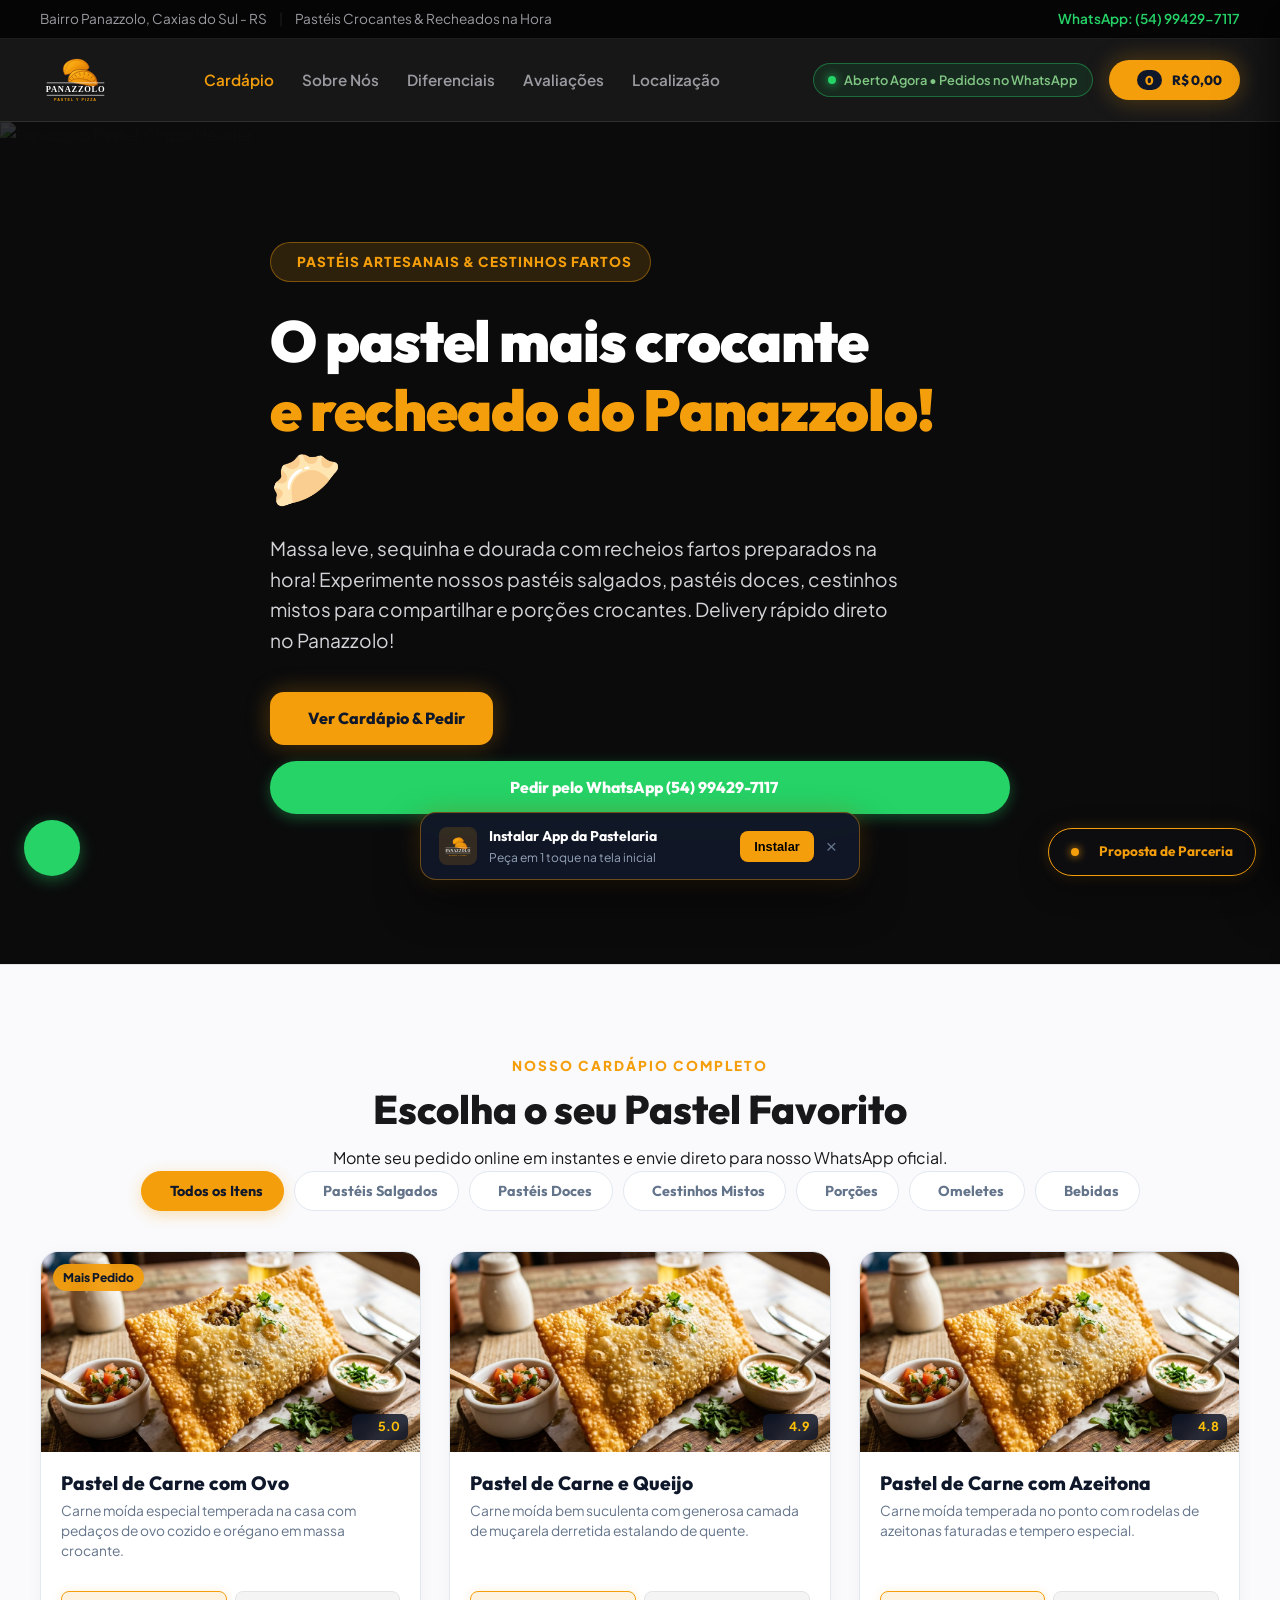
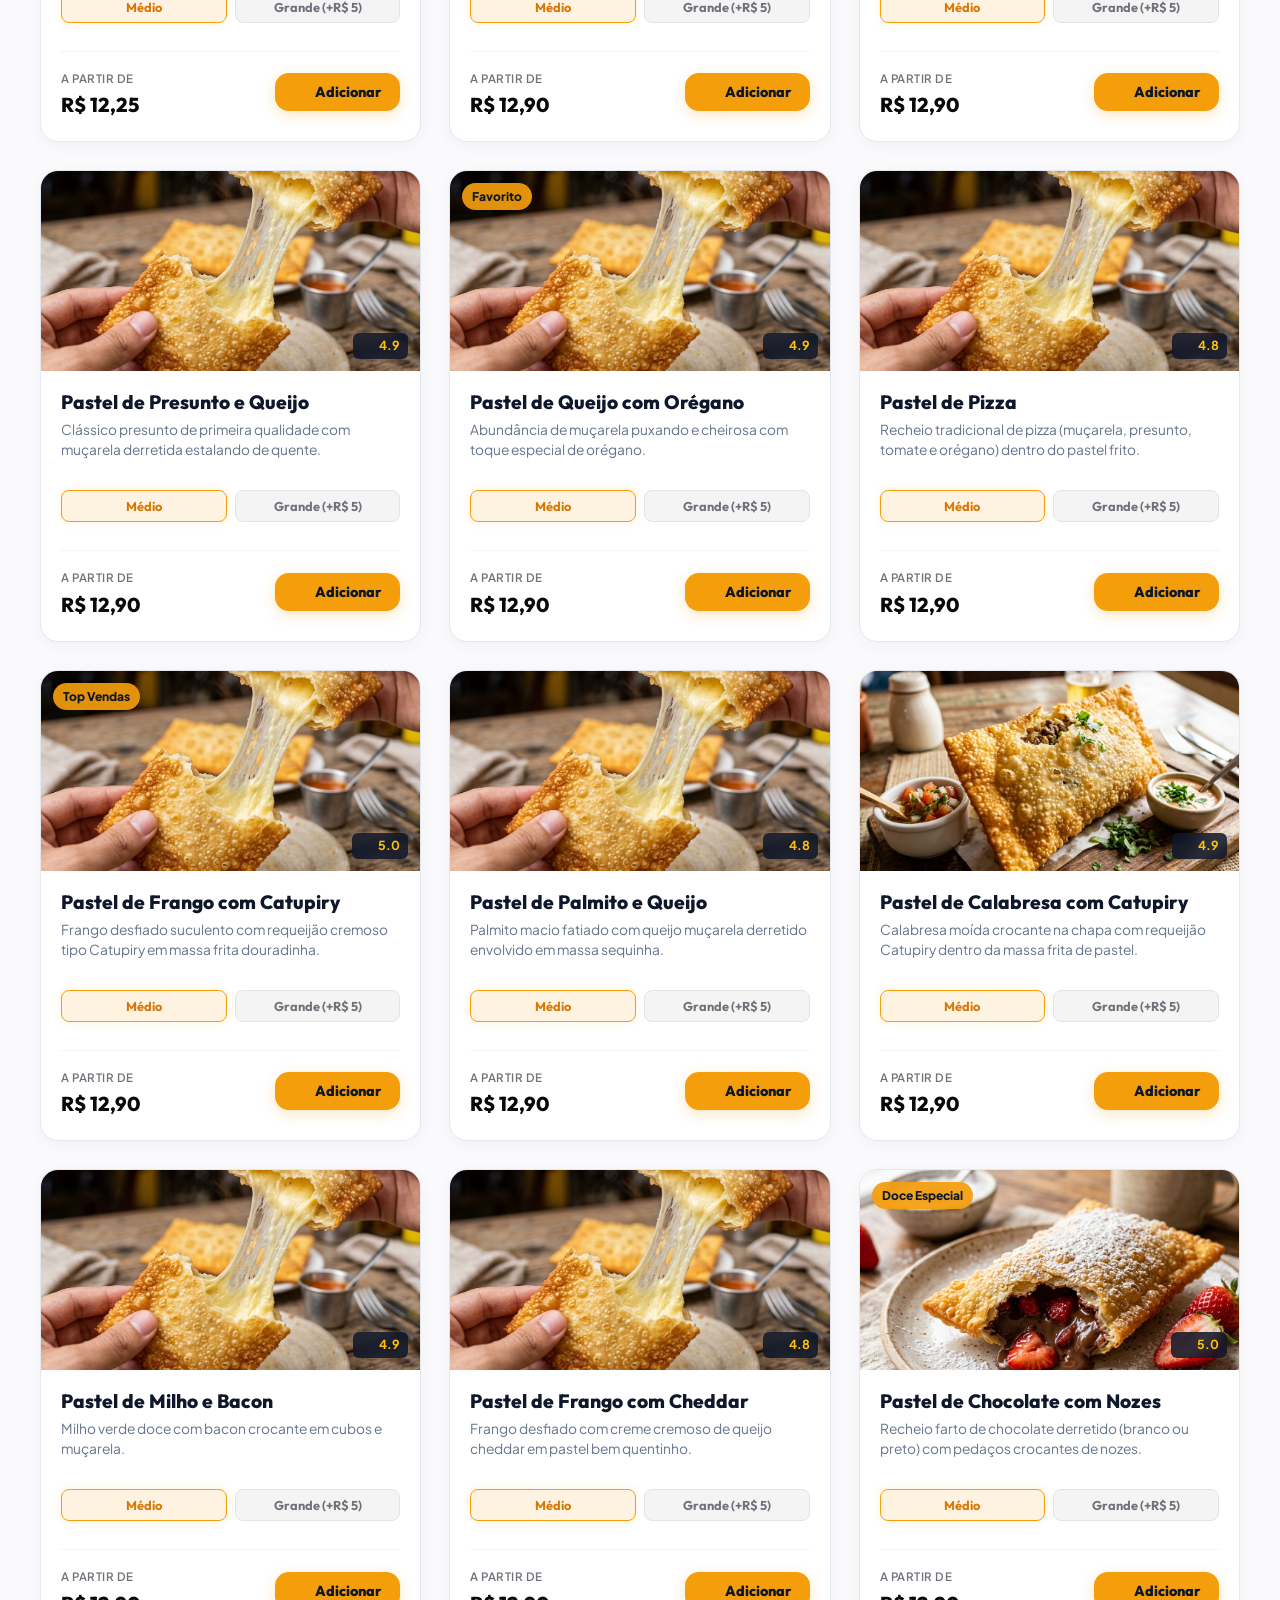
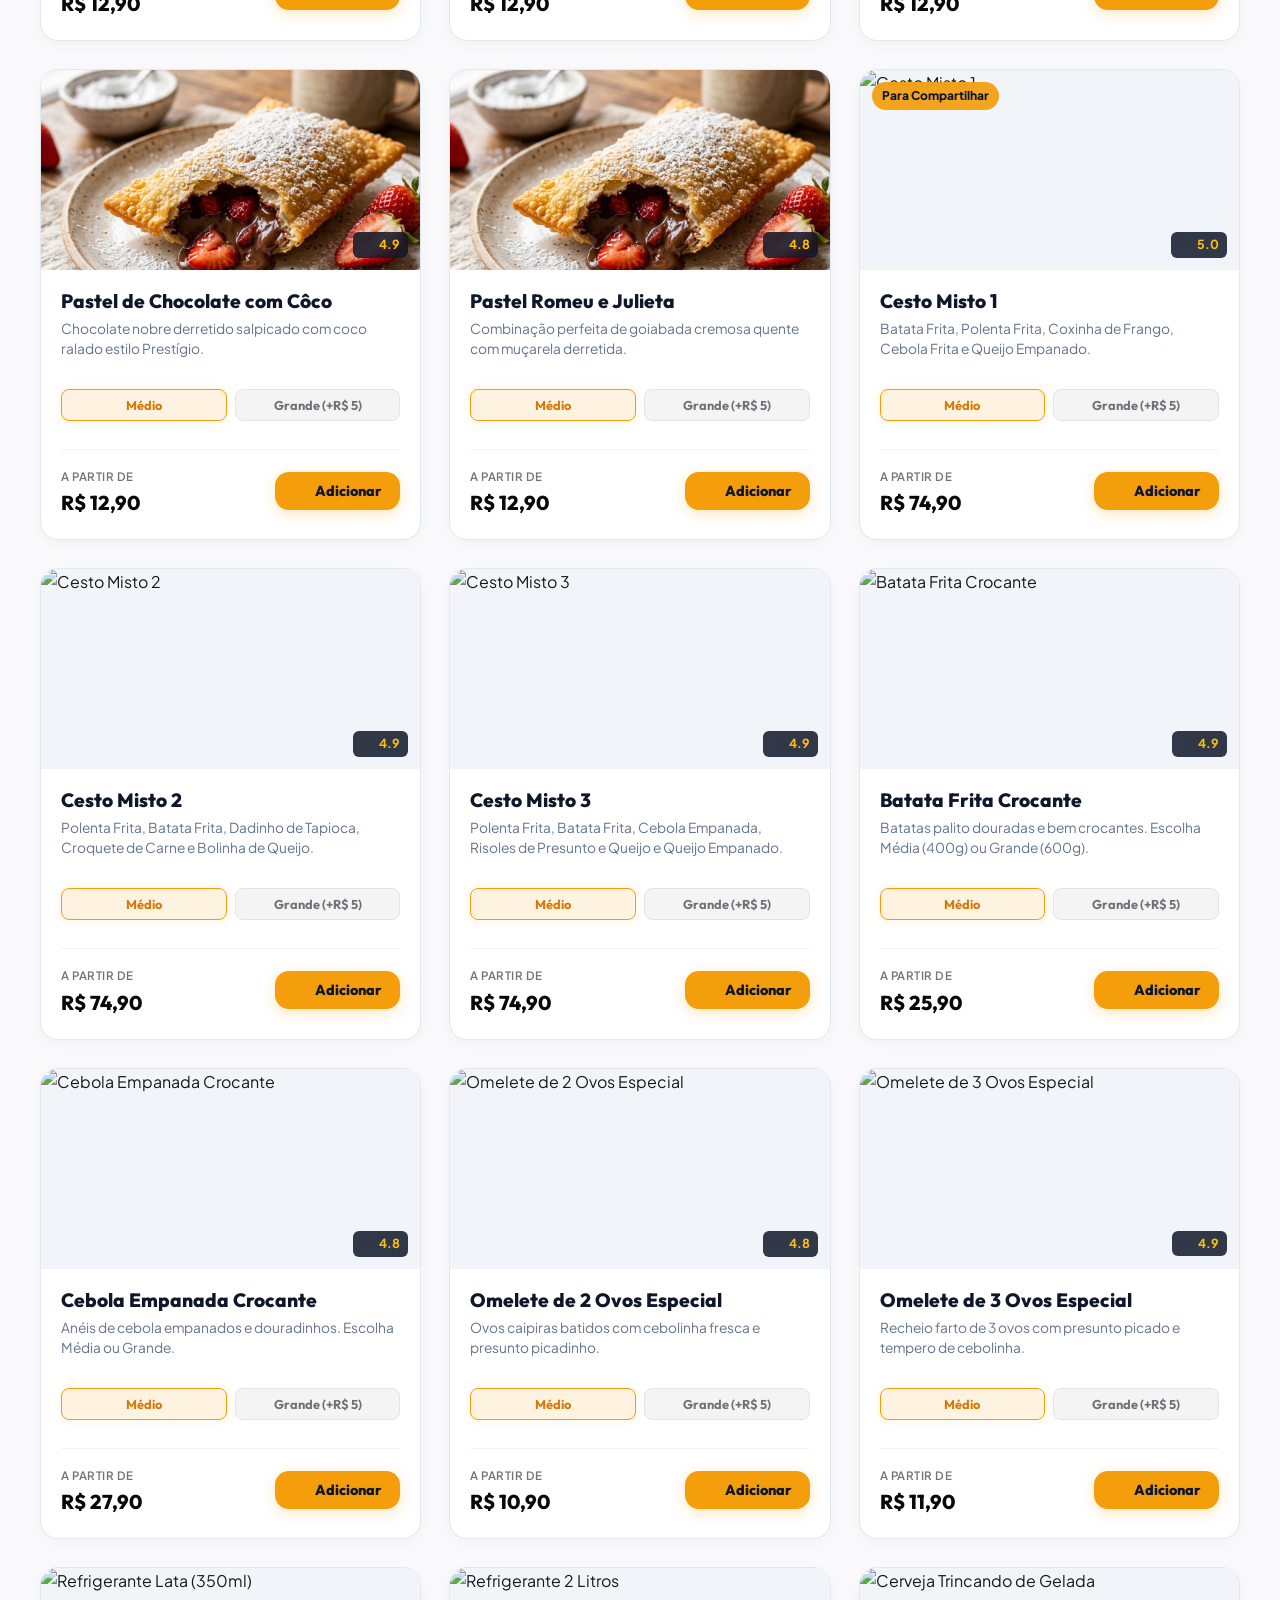
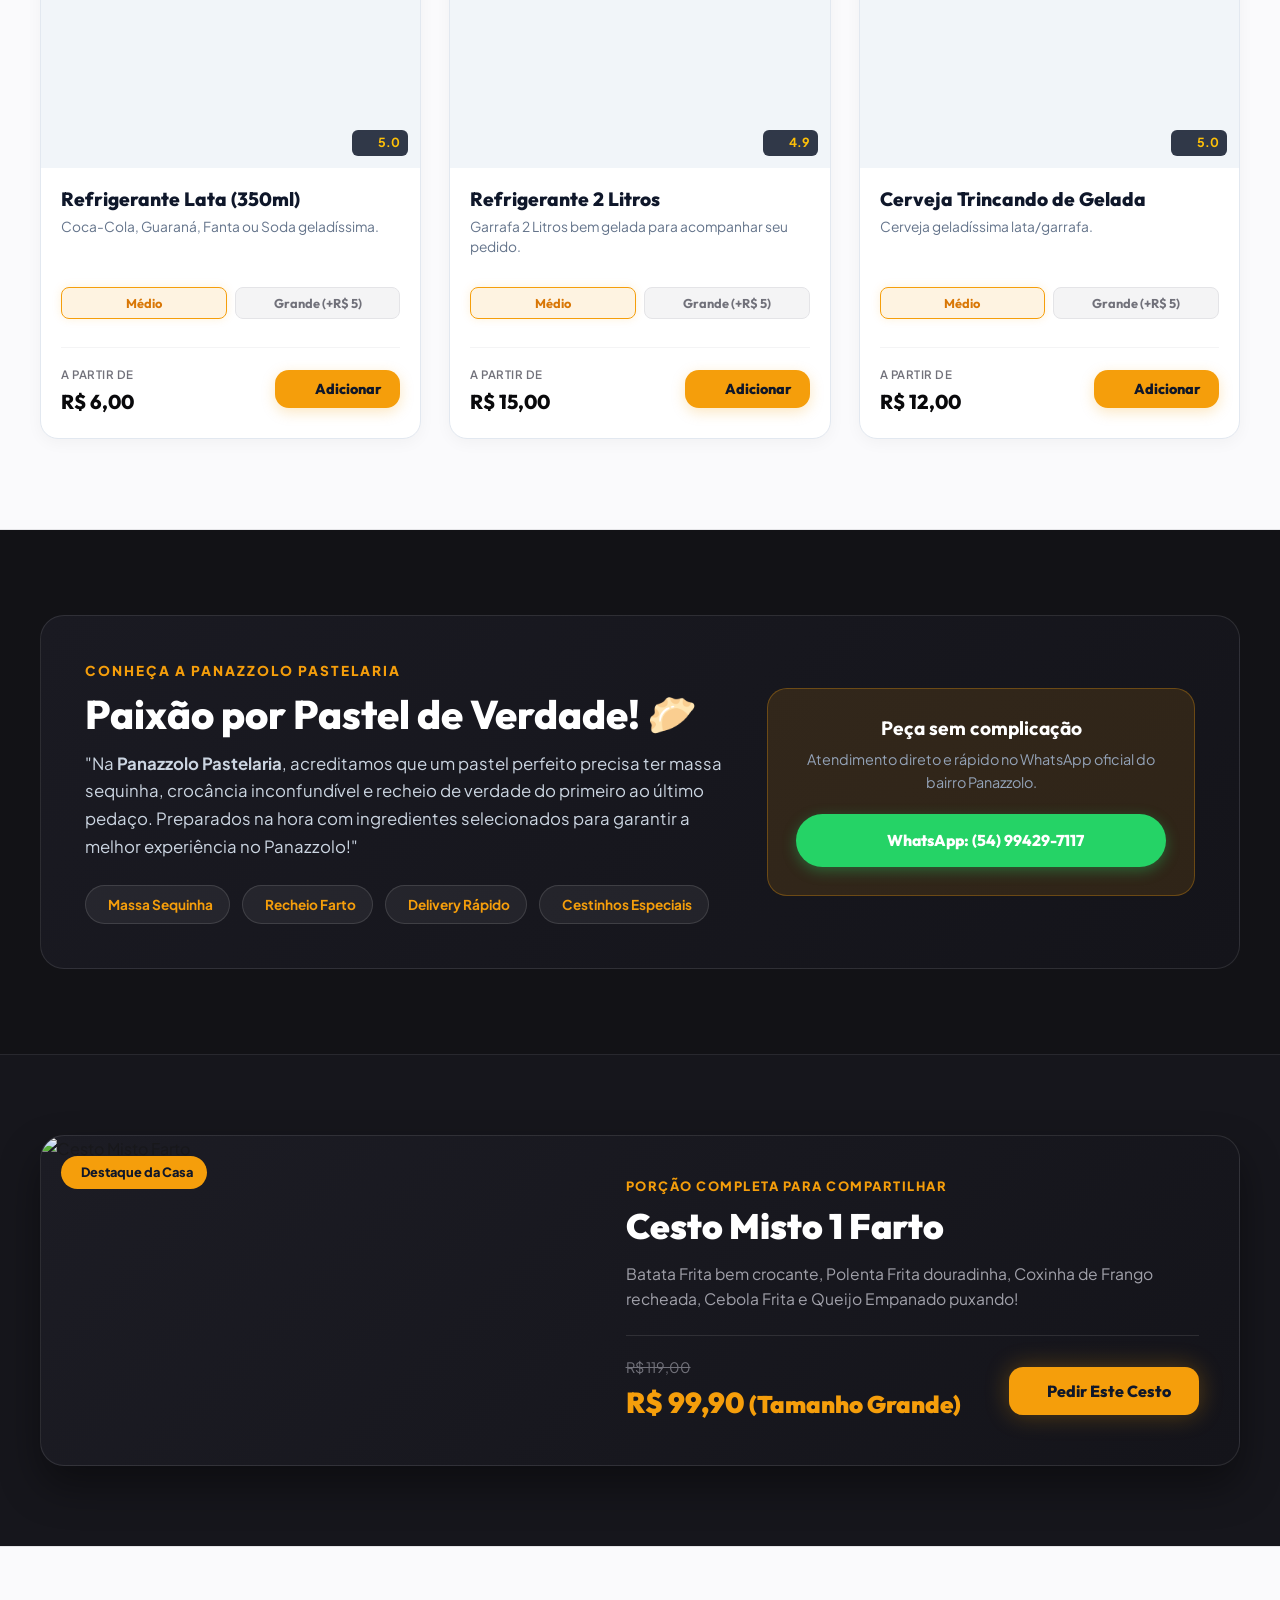
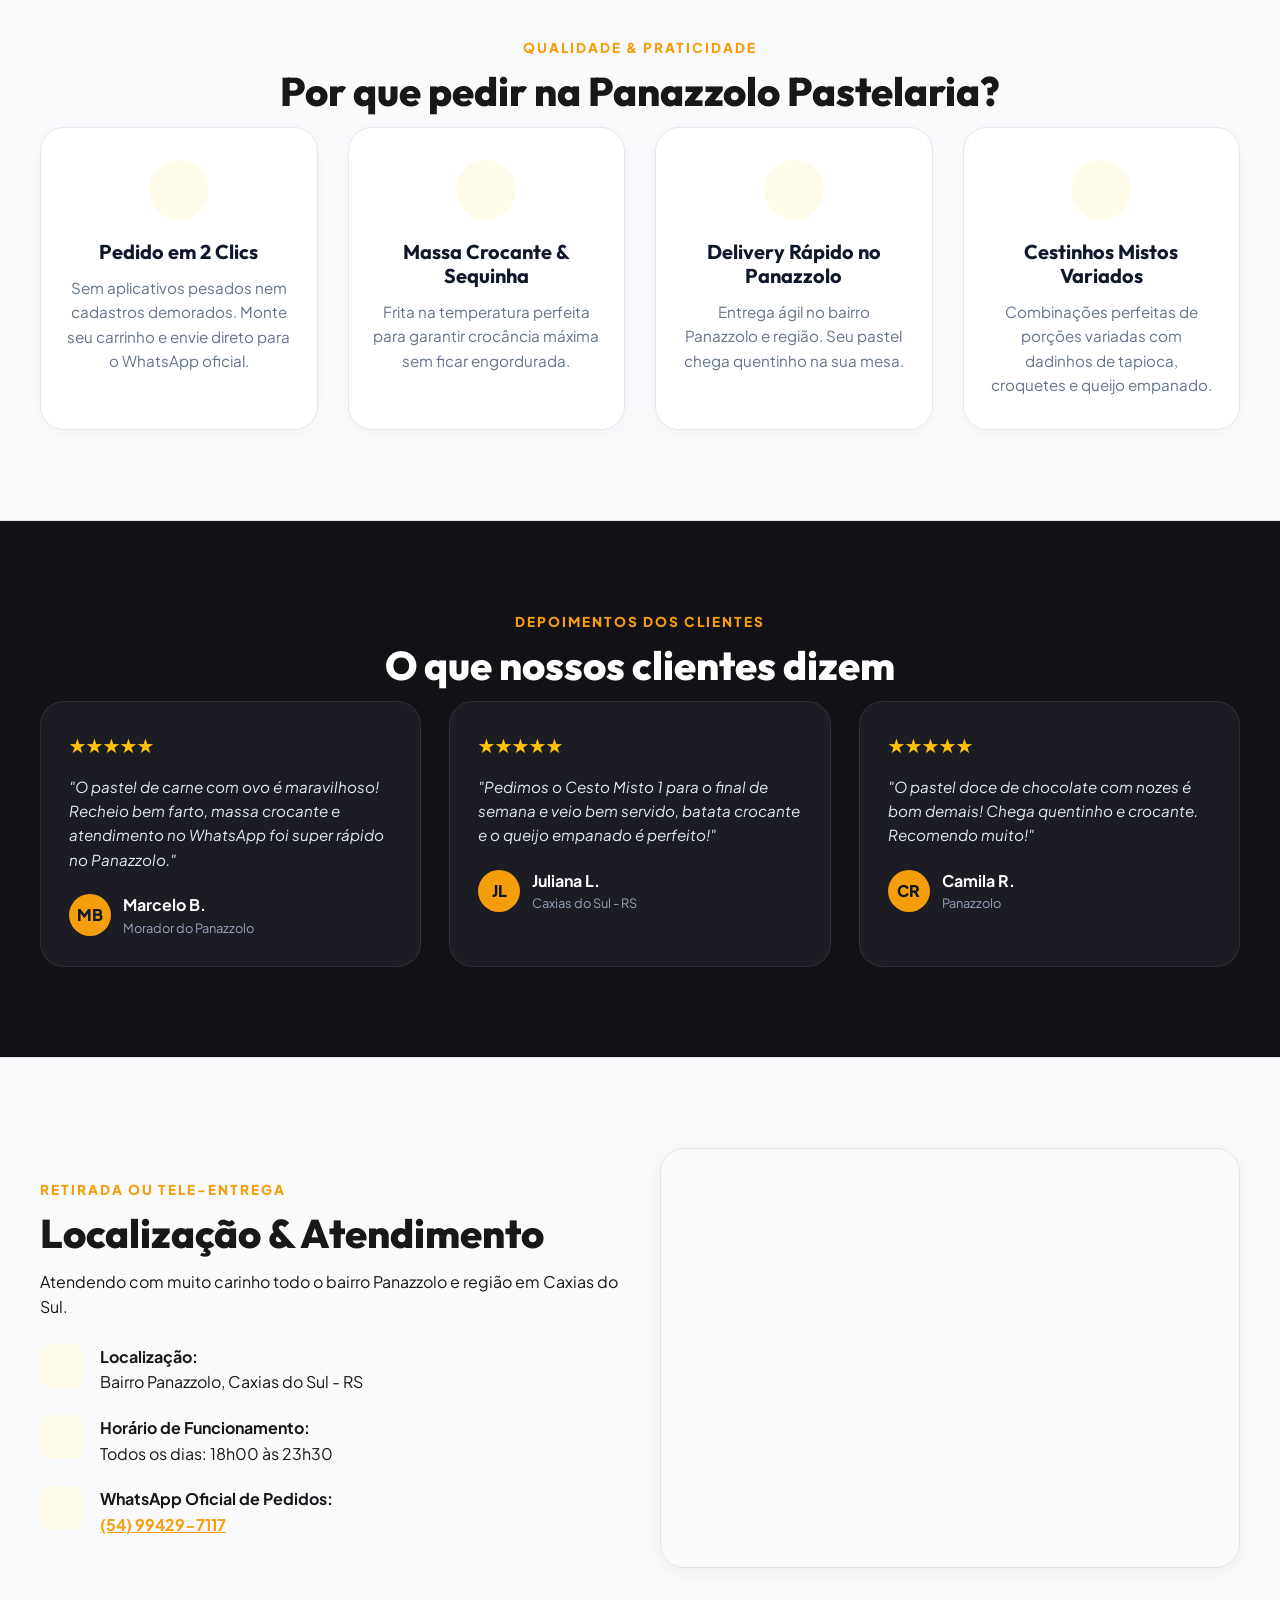
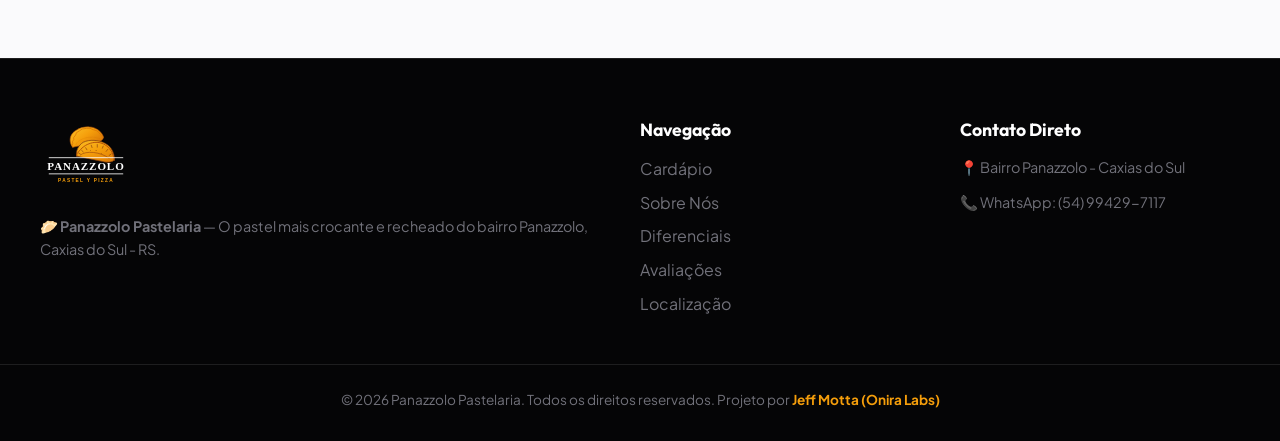
==== index.html @ afd64dbf "fix: convert nested git submodules to regular project files and add .nojekyll" ====
<!DOCTYPE html>
<html lang="pt-BR">
<head>
    <meta charset="UTF-8">
    <meta name="viewport" content="width=device-width, initial-scale=1.0">
    <title>Panazzolo Pastelaria | Os Melhores Pastéis do Panazzolo - Caxias do Sul</title>
    <meta name="description" content="🥟 Panazzolo Pastelaria — O pastel mais crocante e recheado de Caxias do Sul! Pastéis salgados, doces, cestinhos mistos, porções e omeletes. Delivery rápido no bairro Panazzolo!">
    <meta name="keywords" content="Pastelaria Caxias do Sul, Pastel Panazzolo, Panazzolo Pastelaria, Delivery Pastel Panazzolo, Cesto Misto Caxias do Sul">

    <!-- PWA Manifest & Icons -->
    <link rel="manifest" href="manifest.json">
    <meta name="theme-color" content="#F59E0B">
    <meta name="apple-mobile-web-app-capable" content="yes">
    <meta name="apple-mobile-web-app-status-bar-style" content="black-translucent">
    <meta name="apple-mobile-web-app-title" content="Panazzolo">
    <link rel="apple-touch-icon" href="assets/logo.svg">

    <!-- Google Fonts -->
    <link rel="preconnect" href="https://fonts.googleapis.com">
    <link rel="preconnect" href="https://fonts.gstatic.com" crossorigin>
    <link href="https://fonts.googleapis.com/css2?family=Outfit:wght@400;500;600;700;800;900&family=Plus+Jakarta+Sans:wght@400;500;600;700;800&display=swap" rel="stylesheet">
    
    <!-- Lucide Icons -->
    <script src="https://unpkg.com/lucide@latest"></script>

    <link rel="stylesheet" href="style.css">
</head>
<body>

    <!-- PWA Splash Screen Animada com Estouro de Logo -->
    <div id="pwa-splash" class="pwa-splash">
        <div class="splash-content">
            <div class="splash-logo-wrap">
                <img src="assets/logo.svg" alt="Panazzolo Logo" class="splash-logo">
                <div class="splash-glow"></div>
            </div>
            <h2 class="splash-title">Panazzolo Pastelaria</h2>
            <p class="splash-subtitle">🥟 Carregando cardápio fresquinho...</p>
            <div class="splash-loader"></div>
        </div>
    </div>

    <!-- Top Announcement Bar -->
    <div class="top-bar">
        <div class="container top-bar-content">
            <div class="top-info">
                <span><i data-lucide="map-pin"></i> Bairro Panazzolo, Caxias do Sul - RS</span>
                <span class="divider">|</span>
                <span><i data-lucide="sparkles"></i> Pastéis Crocantes & Recheados na Hora</span>
            </div>
            <div class="top-contacts">
                <a href="https://wa.me/5554994297117" target="_blank" class="top-wa">
                    <i data-lucide="phone"></i>
                    <span>WhatsApp: (54) 99429-7117</span>
                </a>
            </div>
        </div>
    </div>

    <!-- Header Navigation -->
    <header class="header">
        <div class="container header-container">
            <a href="#" class="logo" aria-label="Página Inicial da Panazzolo Pastelaria">
                <img src="assets/logo.svg" alt="Panazzolo Pastel Y Pizza Logo" class="brand-logo-img">
            </a>

            <nav class="nav-links">
                <a href="#cardapio" class="nav-link active">Cardápio</a>
                <a href="#sobre" class="nav-link">Sobre Nós</a>
                <a href="#diferenciais" class="nav-link">Diferenciais</a>
                <a href="#avaliacoes" class="nav-link">Avaliações</a>
                <a href="#contato" class="nav-link">Localização</a>
            </nav>

            <div class="header-actions">
                <div id="status-badge" class="status-badge open">
                    <span class="status-dot"></span>
                    <span class="status-text">Aberto Agora • Pedidos no WhatsApp</span>
                </div>
                <button class="cart-toggle-btn" id="cart-toggle" onclick="window.openCart()">
                    <i data-lucide="shopping-bag"></i>
                    <span class="cart-count" id="cart-count">0</span>
                    <span class="cart-total-header" id="cart-total-header">R$ 0,00</span>
                </button>
            </div>
        </div>
    </header>

    <!-- Hero Section -->
    <section class="hero" id="home">
        <img src="assets/hero.png" alt="Panazzolo Pastel Y Pizza Header" class="hero-bg-img">
        <div class="hero-overlay"></div>
        <div class="container hero-content">
            <div class="hero-badge">
                <i data-lucide="sparkles"></i> PASTÉIS ARTESANAIS & CESTINHOS FARTOS
            </div>
            <h1 class="hero-title">
                O pastel mais crocante <br>
                <span class="highlight">e recheado do Panazzolo! 🥟</span>
            </h1>
            <p class="hero-description">
                Massa leve, sequinha e dourada com recheios fartos preparados na hora! Experimente nossos pastéis salgados, pastéis doces, cestinhos mistos para compartilhar e porções crocantes. Delivery rápido direto no Panazzolo!
            </p>
            <div class="hero-buttons">
                <a href="#cardapio" class="btn btn-primary">
                    <i data-lucide="utensils"></i> Ver Cardápio & Pedir
                </a>
                <a href="https://wa.me/5554994297117?text=Ol%C3%A1!%20Gostaria%20de%20fazer%20um%20pedido%20na%20Panazzolo%20Pastelaria." target="_blank" class="btn btn-whatsapp">
                    <i data-lucide="phone"></i> Pedir pelo WhatsApp (54) 99429-7117
                </a>
            </div>
        </div>
    </section>

    <!-- Menu Section (LIGHT CONTAINER) -->
    <section class="section menu-section" id="cardapio">
        <div class="container">
            <div class="section-header text-center">
                <span class="subtitle">NOSSO CARDÁPIO COMPLETO</span>
                <h2 class="title">Escolha o seu Pastel Favorito</h2>
                <p class="section-desc">Monte seu pedido online em instantes e envie direto para nosso WhatsApp oficial.</p>
            </div>

            <!-- Category Filters -->
            <div class="category-filters">
                <button class="filter-btn active" data-category="todos">
                    <i data-lucide="grid"></i> Todos os Itens
                </button>
                <button class="filter-btn" data-category="salgados">
                    <i data-lucide="utensils"></i> Pastéis Salgados
                </button>
                <button class="filter-btn" data-category="doces">
                    <i data-lucide="cookie"></i> Pastéis Doces
                </button>
                <button class="filter-btn" data-category="cestinhos">
                    <i data-lucide="gift"></i> Cestinhos Mistos
                </button>
                <button class="filter-btn" data-category="porcoes">
                    <i data-lucide="flame"></i> Porções
                </button>
                <button class="filter-btn" data-category="omeletes">
                    <i data-lucide="egg"></i> Omeletes
                </button>
                <button class="filter-btn" data-category="bebidas">
                    <i data-lucide="coffee"></i> Bebidas
                </button>
            </div>

            <!-- Menu Grid -->
            <div class="menu-grid" id="menu-grid">
                <!-- Javascript populated -->
            </div>
        </div>
    </section>

    <!-- About Section (DARK CONTAINER) -->
    <section class="section about-section" id="sobre">
        <div class="container">
            <div class="about-card">
                <div class="about-grid">
                    <div class="about-text">
                        <span class="subtitle">CONHEÇA A PANAZZOLO PASTELARIA</span>
                        <h2 class="title">Paixão por Pastel de Verdade! 🥟</h2>
                        <p class="about-bio-quote">
                            "Na <strong>Panazzolo Pastelaria</strong>, acreditamos que um pastel perfeito precisa ter massa sequinha, crocância inconfundível e recheio de verdade do primeiro ao último pedaço. Preparados na hora com ingredientes selecionados para garantir a melhor experiência no Panazzolo!"
                        </p>
                        <div class="about-tags">
                            <span class="tag-item"><i data-lucide="check-circle"></i> Massa Sequinha</span>
                            <span class="tag-item"><i data-lucide="heart"></i> Recheio Farto</span>
                            <span class="tag-item"><i data-lucide="truck"></i> Delivery Rápido</span>
                            <span class="tag-item"><i data-lucide="thumbs-up"></i> Cestinhos Especiais</span>
                        </div>
                    </div>
                    <div class="about-contact-box">
                        <h3><i data-lucide="sparkles"></i> Peça sem complicação</h3>
                        <p>Atendimento direto e rápido no WhatsApp oficial do bairro Panazzolo.</p>
                        <a href="https://wa.me/5554994297117?text=Ol%C3%A1!%20Gostaria%20de%20fazer%20um%20pedido." target="_blank" class="btn btn-whatsapp btn-block">
                            <i data-lucide="phone"></i> WhatsApp: (54) 99429-7117
                        </a>
                    </div>
                </div>
            </div>
        </div>
    </section>

    <!-- Special Offer Banner Section (DARK CONTAINER) -->
    <section class="section special-offer-section">
        <div class="container">
            <div class="special-offer-card">
                <div class="special-offer-img-box">
                    <img src="https://images.unsplash.com/photo-1573080496219-bb080dd4f877?auto=format&fit=crop&w=800&q=80" alt="Cesto Misto Farto" class="special-offer-img">
                    <span class="special-badge"><i data-lucide="flame"></i> Destaque da Casa</span>
                </div>
                <div class="special-offer-content">
                    <span class="subtitle-gold">PORÇÃO COMPLETA PARA COMPARTILHAR</span>
                    <h2 class="special-title">Cesto Misto 1 Farto</h2>
                    <p class="special-desc">Batata Frita bem crocante, Polenta Frita douradinha, Coxinha de Frango recheada, Cebola Frita e Queijo Empanado puxando!</p>
                    <div class="special-price-row">
                        <div class="special-price">
                            <span class="old-price">R$ 119,00</span>
                            <span class="new-price">R$ 99,90 <small>(Tamanho Grande)</small></span>
                        </div>
                        <button class="btn btn-primary" onclick="addToCart('c1')">
                            <i data-lucide="shopping-bag"></i> Pedir Este Cesto
                        </button>
                    </div>
                </div>
            </div>
        </div>
    </section>

    <!-- Differentials Section (LIGHT CONTAINER) -->
    <section class="section differentials-section" id="diferenciais">
        <div class="container">
            <div class="section-header text-center">
                <span class="subtitle">QUALIDADE & PRATICIDADE</span>
                <h2 class="title">Por que pedir na Panazzolo Pastelaria?</h2>
            </div>
            <div class="differentials-grid">
                <div class="diff-card">
                    <div class="diff-icon"><i data-lucide="zap"></i></div>
                    <h3>Pedido em 2 Clics</h3>
                    <p>Sem aplicativos pesados nem cadastros demorados. Monte seu carrinho e envie direto para o WhatsApp oficial.</p>
                </div>
                <div class="diff-card">
                    <div class="diff-icon"><i data-lucide="sparkles"></i></div>
                    <h3>Massa Crocante & Sequinha</h3>
                    <p>Frita na temperatura perfeita para garantir crocância máxima sem ficar engordurada.</p>
                </div>
                <div class="diff-card">
                    <div class="diff-icon"><i data-lucide="truck"></i></div>
                    <h3>Delivery Rápido no Panazzolo</h3>
                    <p>Entrega ágil no bairro Panazzolo e região. Seu pastel chega quentinho na sua mesa.</p>
                </div>
                <div class="diff-card">
                    <div class="diff-icon"><i data-lucide="gift"></i></div>
                    <h3>Cestinhos Mistos Variados</h3>
                    <p>Combinações perfeitas de porções variadas com dadinhos de tapioca, croquetes e queijo empanado.</p>
                </div>
            </div>
        </div>
    </section>

    <!-- Testimonials Section (DARK CONTAINER) -->
    <section class="section reviews-section" id="avaliacoes">
        <div class="container">
            <div class="section-header text-center">
                <span class="subtitle">DEPOIMENTOS DOS CLIENTES</span>
                <h2 class="title">O que nossos clientes dizem</h2>
            </div>
            <div class="reviews-grid">
                <div class="review-card">
                    <div class="stars">★★★★★</div>
                    <p class="review-text">"O pastel de carne com ovo é maravilhoso! Recheio bem farto, massa crocante e atendimento no WhatsApp foi super rápido no Panazzolo."</p>
                    <div class="reviewer">
                        <div class="reviewer-avatar">MB</div>
                        <div>
                            <strong>Marcelo B.</strong>
                            <span>Morador do Panazzolo</span>
                        </div>
                    </div>
                </div>
                <div class="review-card">
                    <div class="stars">★★★★★</div>
                    <p class="review-text">"Pedimos o Cesto Misto 1 para o final de semana e veio bem servido, batata crocante e o queijo empanado é perfeito!"</p>
                    <div class="reviewer">
                        <div class="reviewer-avatar">JL</div>
                        <div>
                            <strong>Juliana L.</strong>
                            <span>Caxias do Sul - RS</span>
                        </div>
                    </div>
                </div>
                <div class="review-card">
                    <div class="stars">★★★★★</div>
                    <p class="review-text">"O pastel doce de chocolate com nozes é bom demais! Chega quentinho e crocante. Recomendo muito!"</p>
                    <div class="reviewer">
                        <div class="reviewer-avatar">CR</div>
                        <div>
                            <strong>Camila R.</strong>
                            <span>Panazzolo</span>
                        </div>
                    </div>
                </div>
            </div>
        </div>
    </section>

    <!-- Location & Contact Section (LIGHT CONTAINER) -->
    <section class="section contact-section" id="contato">
        <div class="container">
            <div class="contact-grid">
                <div class="contact-info">
                    <span class="subtitle">RETIRADA OU TELE-ENTREGA</span>
                    <h2 class="title">Localização & Atendimento</h2>
                    <p class="contact-intro">Atendendo com muito carinho todo o bairro Panazzolo e região em Caxias do Sul.</p>
                    
                    <div class="info-list">
                        <div class="info-item">
                            <div class="info-icon"><i data-lucide="map-pin"></i></div>
                            <div>
                                <strong>Localização:</strong>
                                <p>Bairro Panazzolo, Caxias do Sul - RS</p>
                            </div>
                        </div>
                        <div class="info-item">
                            <div class="info-icon"><i data-lucide="clock"></i></div>
                            <div>
                                <strong>Horário de Funcionamento:</strong>
                                <p>Todos os dias: 18h00 às 23h30</p>
                            </div>
                        </div>
                        <div class="info-item">
                            <div class="info-icon"><i data-lucide="phone"></i></div>
                            <div>
                                <strong>WhatsApp Oficial de Pedidos:</strong>
                                <p><a href="https://wa.me/5554994297117" target="_blank" style="color:var(--primary); font-weight:700;">(54) 99429-7117</a></p>
                            </div>
                        </div>
                    </div>
                </div>

                <div class="map-card">
                    <iframe 
                        title="Mapa Panazzolo Pastelaria" 
                        src="https://www.google.com/maps/embed?pb=!1m18!1m12!1m3!1d3483.567!2d-51.178!3d-29.168!2m3!1f0!2f0!3f0!3m2!1i1024!2i768!4f13.1!3m3!1m2!1s0x951ea320a0000001%3A0x0!2sPanazzolo%2C+Caxias+do+Sul+-+RS!5e0!3m2!1spt-BR!2sbr!4v1700000000000" 
                        width="100%" 
                        height="100%" 
                        style="border:0;" 
                        allowfullscreen="" 
                        loading="lazy">
                    </iframe>
                </div>
            </div>
        </div>
    </section>

    <!-- Footer -->
    <footer class="footer">
        <div class="container footer-container">
            <div class="footer-col">
                <a href="#" class="logo">
                    <img src="assets/logo.svg" alt="Panazzolo Pastel Y Pizza Logo" class="brand-logo-footer">
                </a>
                <p>🥟 <strong>Panazzolo Pastelaria</strong> — O pastel mais crocante e recheado do bairro Panazzolo, Caxias do Sul - RS.</p>
            </div>
            <div class="footer-col">
                <h4>Navegação</h4>
                <ul>
                    <li><a href="#cardapio">Cardápio</a></li>
                    <li><a href="#sobre">Sobre Nós</a></li>
                    <li><a href="#diferenciais">Diferenciais</a></li>
                    <li><a href="#avaliacoes">Avaliações</a></li>
                    <li><a href="#contato">Localização</a></li>
                </ul>
            </div>
            <div class="footer-col">
                <h4>Contato Direto</h4>
                <p>📍 Bairro Panazzolo - Caxias do Sul</p>
                <p>📞 WhatsApp: (54) 99429-7117</p>
            </div>
        </div>
        <div class="footer-bottom text-center">
            <p>&copy; 2026 Panazzolo Pastelaria. Todos os direitos reservados. Projeto por <a href="https://jeffmotta.framer.website/" target="_blank" class="footer-dev-link">Jeff Motta (Onira Labs)</a></p>
        </div>
    </footer>

    <!-- Shopping Cart Drawer (CLAEM MASTER TEMPLATE STRUCTURE) -->
    <div class="cart-drawer-overlay" id="cart-overlay" onclick="window.closeCart()"></div>
    <aside class="cart-drawer" id="cart-drawer">
        <!-- Fixed Drawer Header (Crisp #FFFFFF Title & ALWAYS ORANGE Pill Button Top Right) -->
        <div class="cart-header">
            <div class="cart-header-title">
                <i data-lucide="shopping-bag"></i>
                <span>Seu Pedido Panazzolo</span>
            </div>
            <button type="button" class="btn-continue-shopping" onclick="window.closeCart()" aria-label="Continuar Escolhendo">
                <i data-lucide="arrow-left" style="width:14px; height:14px;"></i>
                <span>Continuar Escolhendo</span>
            </button>
        </div>
        
        <!-- Single Unified Scrollable Body -->
        <div class="cart-body">
            <!-- Cart Items Section -->
            <div class="cart-section">
                <div class="cart-section-title">ITENS DO PEDIDO</div>
                <div id="cart-items-container" class="cart-items-container">
                    <!-- JS populated -->
                </div>
            </div>

            <!-- Delivery Type Toggle -->
            <div class="cart-option-group">
                <label>FORMA DE ENTREGA / RETIRADA:</label>
                <div class="delivery-toggle">
                    <button type="button" class="del-btn active" data-type="delivery">
                        <i data-lucide="truck"></i> Delivery (R$ 5,00)
                    </button>
                    <button type="button" class="del-btn" data-type="retirada">
                        <i data-lucide="store"></i> Retirada no Balcão
                    </button>
                </div>
            </div>

            <!-- Address / Customer Form -->
            <div class="cart-option-group" id="address-box">
                <label>SEUS DADOS PARA ENTREGA:</label>
                <input type="text" id="cust-name" class="input-dark" placeholder="Seu Nome Completo" style="margin-bottom:8px;">
                <input type="text" id="cust-address" class="input-dark" placeholder="Endereço Completo de Entrega (Rua, Nº, Bairro)">
            </div>

            <!-- Payment Method Toggle -->
            <div class="cart-option-group">
                <label>FORMA DE PAGAMENTO:</label>
                <div class="payment-toggle">
                    <button type="button" class="pay-btn active" data-pay="Pix (Chave Copia e Cola)">
                        <i data-lucide="qr-code"></i> Pix
                    </button>
                    <button type="button" class="pay-btn" data-pay="Cartão de Crédito/Débito">
                        <i data-lucide="credit-card"></i> Cartão
                    </button>
                    <button type="button" class="pay-btn" data-pay="Dinheiro">
                        <i data-lucide="banknote"></i> Dinheiro
                    </button>
                </div>

                <!-- Cash Change Box -->
                <div id="cash-change-box" style="display:none; margin-top:8px;">
                    <input type="text" id="cash-change-val" class="input-dark" placeholder="Troco para quanto? Ex: R$ 50,00">
                </div>

                <!-- Pix Lock Info Box with Dynamic QR Code -->
                <div id="pix-lock-box" class="pix-lock-box">
                    <div class="pix-lock-title">
                        <i data-lucide="shield-check"></i>
                        <span>Pix Copia e Cola &amp; QR Code (Valor Travado)</span>
                    </div>
                    <div class="pix-qr-container">
                        <img id="pix-qr-img" src="https://api.qrserver.com/v1/create-qr-code/?size=160x160&amp;data=54994297117" alt="Pix QR Code Panazzolo" class="pix-qr-code">
                        <div class="pix-qr-info">
                            <p class="pix-lock-desc">
                                Valor exato: <strong id="pix-locked-amount" style="color:#FFF;">R$ 0,00</strong>.<br>
                                Escaneie a imagem com o aplicativo do seu banco ou copie a chave abaixo.
                            </p>
                            <button type="button" class="btn-copy-pix" onclick="window.copyPixKey()" id="btn-copy-pix-key">
                                <i data-lucide="copy"></i> Copiar Chave Pix
                            </button>
                        </div>
                    </div>
                </div>
            </div>

            <!-- Summary Breakdown -->
            <div class="cart-summary">
                <div class="summary-line">
                    <span>Subtotal:</span>
                    <span id="cart-subtotal">R$ 0,00</span>
                </div>
                <div class="summary-line">
                    <span>Taxa de Entrega:</span>
                    <span id="cart-delivery-fee">R$ 5,00</span>
                </div>
                <div class="summary-line total">
                    <span>Total Estimado:</span>
                    <span id="cart-grand-total">R$ 0,00</span>
                </div>
            </div>

            <!-- Submit CTA -->
            <button type="button" class="btn btn-whatsapp btn-block" onclick="window.sendWhatsAppOrder()" id="btn-send-whatsapp">
                <i data-lucide="send"></i>
                <span>Enviar Pedido via WhatsApp</span>
            </button>

            <!-- TECNOLOGIA BY ONIRA LABS SIGNATURE -->
            <div class="onira-signature">
                <span>Tecnologia por <strong>Onira Labs</strong></span>
            </div>
        </div>
    </aside>

    <!-- Toast Notification Container -->
    <div class="toast-container" id="toast-container"></div>

    <!-- Floating Proposal Badge Button -->
    <a href="proposta.html" class="floating-proposal-badge">
        <span class="badge-dot"></span>
        <i data-lucide="handshake"></i>
        <span>Proposta de Parceria</span>
    </a>

    <!-- Floating PWA Install Prompt Banner -->
    <div id="pwa-install-banner" class="pwa-install-banner">
        <div class="pwa-install-info">
            <img src="assets/logo.svg" alt="Logo" class="pwa-install-icon">
            <div>
                <strong>Instalar App da Pastelaria</strong>
                <p>Peça em 1 toque na tela inicial</p>
            </div>
        </div>
        <div class="pwa-install-actions">
            <button id="btn-pwa-install" class="btn-pwa-action" onclick="window.triggerPWAInstall()">Instalar</button>
            <button class="btn-pwa-close" onclick="window.dismissPWA()" aria-label="Fechar">&times;</button>
        </div>
    </div>

    <!-- Floating WhatsApp Customer Service Button -->
    <a href="https://wa.me/5554994297117?text=Ol%C3%A1!%20Gostaria%20de%20atendimento%20na%20Panazzolo%20Pastelaria." target="_blank" rel="noopener noreferrer" class="whatsapp-float" aria-label="Falar com atendimento no WhatsApp">
        <i data-lucide="message-circle" aria-hidden="true"></i>
    </a>

    <script src="app.js"></script>
    <script>
        // PWA Splash Screen Handler
        window.addEventListener('load', () => {
            setTimeout(() => {
                const splash = document.getElementById('pwa-splash');
                if (splash) {
                    splash.classList.add('fade-out');
                    setTimeout(() => splash.remove(), 600);
                }
            }, 1200);
        });

        // Register Service Worker
        if ('serviceWorker' in navigator) {
            window.addEventListener('load', () => {
                navigator.serviceWorker.register('./sw.js')
                    .then(reg => console.log('PWA ServiceWorker registrado:', reg.scope))
                    .catch(err => console.warn('Falha ServiceWorker:', err));
            });
        }

        // PWA Install Prompt Handler
        let deferredPrompt = null;
        window.addEventListener('beforeinstallprompt', (e) => {
            e.preventDefault();
            deferredPrompt = e;
        });

        // Always show install banner after 2.5s if not dismissed in this session
        window.addEventListener('load', () => {
            setTimeout(() => {
                const banner = document.getElementById('pwa-install-banner');
                if (banner && !sessionStorage.getItem('pwa_dismissed')) {
                    banner.classList.add('show');
                }
            }, 2500);
        });

        window.triggerPWAInstall = async () => {
            const banner = document.getElementById('pwa-install-banner');
            if (banner) banner.classList.remove('show');
            
            if (deferredPrompt) {
                deferredPrompt.prompt();
                const { outcome } = await deferredPrompt.userChoice;
                console.log(`Resultado da instalação PWA: ${outcome}`);
                deferredPrompt = null;
            } else {
                // Orientação interativa universal para Android (Redmi / Samsung / Motorola) e iOS
                const isIOS = /iPad|iPhone|iPod/.test(navigator.userAgent) && !window.MSStream;
                if (isIOS) {
                    alert("📲 Para instalar no iPhone:\n\n1. Toque no botão de Compartilhar (ícone com quadrado e seta ⎋)\n2. Role para baixo e selecione 'Adicionar à Tela de Início'");
                } else {
                    alert("📲 Para instalar no seu Android / Redmi:\n\n1. Toque nos 3 pontinhos (⋮) no topo do navegador Chrome\n2. Selecione 'Instalar aplicativo' ou 'Adicionar à tela inicial'");
                }
            }
        };

        window.dismissPWA = () => {
            const banner = document.getElementById('pwa-install-banner');
            if (banner) banner.classList.remove('show');
            sessionStorage.setItem('pwa_dismissed', 'true');
        };

        lucide.createIcons();
    </script>
</body>
</html>
---- style.css ----
/* ==========================================================================
   PANAZZOLO PASTELARIA - DESIGN SYSTEM & STYLESHEET
   Panazzolo, Caxias do Sul - RS
   ========================================================================== */

:root {
    --bg-dark: #0B0B0C;
    --bg-header: rgba(11, 11, 12, 0.95);
    
    --bg-page: #FAFAFC;
    --bg-card: #FFFFFF;
    --bg-card-hover: #F4F4F5;
    
    --primary: #F59E0B;
    --primary-hover: #D97706;
    --primary-glow: rgba(245, 158, 11, 0.25);
    
    --accent-red: #E53935;
    --accent-green: #25D366;
    --accent-gold: #FFC107;

    --text-hero: #FFFFFF;
    --text-hero-muted: #D4D4D8;
    
    --text-main: #18181B;
    --text-muted: #71717A;
    --text-dark: #09090B;

    --border-dark: rgba(255, 255, 255, 0.1);
    --border: #E4E4E7;
    --border-bright: rgba(245, 158, 11, 0.4);

    --font-heading: 'Outfit', -apple-system, sans-serif;
    --font-body: 'Plus Jakarta Sans', -apple-system, sans-serif;

    --radius-sm: 8px;
    --radius-md: 14px;
    --radius-lg: 24px;
    --radius-full: 9999px;

    --shadow-card: 0 4px 20px rgba(0, 0, 0, 0.05);
    --shadow-glow: 0 0 25px rgba(245, 158, 11, 0.3);
}

/* Reset & Base Setup */
* {
    margin: 0;
    padding: 0;
    box-sizing: border-box;
}

html {
    scroll-behavior: smooth;
    font-size: 16px;
}

body {
    background-color: var(--bg-page);
    color: var(--text-main);
    font-family: var(--font-body);
    line-height: 1.6;
    overflow-x: hidden;
}

.container {
    width: 100%;
    max-width: 1240px;
    margin: 0 auto;
    padding: 0 20px;
}

/* Typography Helpers */
h1, h2, h3, h4, .brand-name {
    font-family: var(--font-heading);
    font-weight: 700;
    line-height: 1.2;
}

.text-center { text-align: center; }
.highlight { color: var(--primary); }

/* Top Announcement Bar - DARK */
.top-bar {
    background: #050506;
    border-bottom: 1px solid var(--border-dark);
    padding: 8px 0;
    font-size: 0.85rem;
    color: #9A9AA0;
}

.top-bar-content {
    display: flex;
    justify-content: space-between;
    align-items: center;
}

.top-info, .top-contacts {
    display: flex;
    align-items: center;
    gap: 12px;
}

.top-bar i {
    width: 14px;
    height: 14px;
    color: var(--primary);
}

.top-contacts a {
    color: #9A9AA0;
    text-decoration: none;
}

.top-contacts a:hover {
    color: var(--primary);
}

.top-wa {
    color: #25D366 !important;
    font-weight: 600;
}

.divider { color: var(--border-dark); }

/* Header & Navigation - DARK */
.header {
    position: sticky;
    top: 0;
    z-index: 1000;
    background: var(--bg-header);
    backdrop-filter: blur(12px);
    border-bottom: 1px solid var(--border-dark);
    padding: 14px 0;
}

.header-container {
    display: flex;
    justify-content: space-between;
    align-items: center;
}

.logo {
    display: flex;
    align-items: center;
    gap: 10px;
    text-decoration: none;
    color: #FFFFFF;
}

.brand-logo-img {
    height: 54px;
    width: auto;
    object-fit: contain;
    transition: transform 0.25s ease;
}

.brand-logo-img:hover {
    transform: scale(1.05);
}

.brand-logo-footer {
    height: 70px;
    width: auto;
    object-fit: contain;
    margin-bottom: 14px;
}

.brand-name {
    font-size: 1.5rem;
    font-weight: 900;
    color: #FFFFFF;
    letter-spacing: -0.5px;
}

.brand-tag {
    font-size: 0.65rem;
    font-weight: 800;
    letter-spacing: 2px;
    color: var(--primary);
    text-transform: uppercase;
}

.nav-links {
    display: flex;
    gap: 28px;
}

.nav-link {
    color: #9A9AA0;
    text-decoration: none;
    font-weight: 600;
    font-size: 0.95rem;
    transition: all 0.2s;
}

.nav-link:hover, .nav-link.active {
    color: var(--primary);
}

.header-actions {
    display: flex;
    align-items: center;
    gap: 16px;
}

.status-badge {
    display: flex;
    align-items: center;
    gap: 8px;
    padding: 6px 14px;
    border-radius: var(--radius-full);
    font-size: 0.8rem;
    font-weight: 600;
    background: rgba(255, 255, 255, 0.05);
    border: 1px solid var(--border-dark);
    color: #D4D4D8;
}

.status-dot {
    width: 8px;
    height: 8px;
    border-radius: 50%;
    background: #FFC107;
}

.status-badge.open .status-dot {
    background: var(--accent-green);
    box-shadow: 0 0 10px var(--accent-green);
}

.status-badge.open {
    border-color: rgba(37, 211, 102, 0.4);
    background: rgba(37, 211, 102, 0.1);
    color: #81C784;
}

.cart-toggle-btn {
    display: flex;
    align-items: center;
    gap: 10px;
    padding: 10px 18px;
    background: var(--primary);
    color: #0F172A;
    border: none;
    border-radius: var(--radius-full);
    font-family: var(--font-heading);
    font-weight: 800;
    cursor: pointer;
    transition: all 0.2s;
    box-shadow: var(--shadow-glow);
}

.cart-toggle-btn:hover {
    background: var(--primary-hover);
    transform: translateY(-2px);
}

.cart-count {
    background: #0F172A;
    color: var(--primary);
    padding: 2px 8px;
    border-radius: var(--radius-full);
    font-size: 0.8rem;
}

/* Hero Section - DARK WITH IMAGE/VIDEO */
.hero {
    position: relative;
    padding: 120px 0 110px 0;
    display: flex;
    align-items: center;
    min-height: 80vh;
    background: #0B0B0C;
    overflow: hidden;
}

.hero-bg-img {
    position: absolute;
    top: 0;
    left: 0;
    width: 100%;
    height: 100%;
    object-fit: cover;
    z-index: 1;
    opacity: 0.65;
}

.hero-overlay {
    position: absolute;
    inset: 0;
    background: linear-gradient(180deg, rgba(11,11,12,0.75) 0%, rgba(11,11,12,0.9) 100%);
    z-index: 2;
    pointer-events: none;
}

.hero-content {
    position: relative;
    z-index: 3;
    max-width: 780px;
}

.hero-badge {
    display: inline-flex;
    align-items: center;
    gap: 8px;
    padding: 8px 18px;
    background: rgba(245, 158, 11, 0.15);
    border: 1px solid var(--border-bright);
    border-radius: var(--radius-full);
    color: var(--primary);
    font-size: 0.85rem;
    font-weight: 800;
    letter-spacing: 1px;
    margin-bottom: 24px;
}

.hero-title {
    font-size: 3.6rem;
    font-weight: 900;
    margin-bottom: 20px;
    letter-spacing: -1px;
    color: #FFFFFF;
}

.hero-description {
    font-size: 1.2rem;
    color: #D4D4D8;
    margin-bottom: 36px;
    max-width: 640px;
}

.hero-buttons {
    display: flex;
    gap: 16px;
    flex-wrap: wrap;
    margin-bottom: 40px;
}

.btn {
    display: inline-flex;
    align-items: center;
    justify-content: center;
    gap: 10px;
    padding: 14px 28px;
    border-radius: var(--radius-md);
    font-family: var(--font-heading);
    font-weight: 800;
    font-size: 1rem;
    text-decoration: none;
    cursor: pointer;
    transition: all 0.2s ease;
    border: none;
}

.btn-primary {
    background: var(--primary);
    color: #0F172A;
    box-shadow: var(--shadow-glow);
}

.btn-primary:hover {
    background: var(--primary-hover);
    transform: translateY(-2px);
}

.btn-whatsapp {
    background: #25D366;
    color: #FFFFFF;
    box-shadow: 0 0 25px rgba(37, 211, 102, 0.3);
}

.btn-whatsapp:hover {
    background: #1EBE57;
    transform: translateY(-2px);
}

.btn-outline {
    background: #FFFFFF;
    color: var(--text-dark);
    border: 1px solid var(--border);
}

.btn-outline:hover {
    border-color: var(--primary);
    color: var(--primary);
}

.btn-block { width: 100%; }

/* Sections Rhythm */
.section { padding: 90px 0; }

.subtitle {
    color: var(--primary);
    font-size: 0.85rem;
    font-weight: 800;
    letter-spacing: 2px;
    text-transform: uppercase;
    display: block;
    margin-bottom: 8px;
}

.title {
    font-size: 2.5rem;
    font-weight: 800;
    margin-bottom: 12px;
}

/* 1. MENU SECTION (LIGHT CONTAINER) */
.menu-section {
    background: #FAFAFC;
    border-top: 1px solid var(--border);
    border-bottom: 1px solid var(--border);
}

.category-filters {
    display: flex;
    justify-content: center;
    gap: 10px;
    margin-bottom: 40px;
    flex-wrap: wrap;
}

.filter-btn {
    display: inline-flex;
    align-items: center;
    gap: 8px;
    padding: 10px 20px;
    background: #FFFFFF;
    border: 1px solid #E2E8F0;
    border-radius: var(--radius-full);
    color: #64748B;
    font-family: var(--font-heading);
    font-weight: 700;
    font-size: 0.9rem;
    cursor: pointer;
    transition: all 0.2s ease;
}

.filter-btn:hover {
    border-color: var(--primary);
    color: var(--primary);
}

.filter-btn.active {
    background: var(--primary);
    border-color: var(--primary);
    color: #0F172A;
    box-shadow: 0 4px 16px rgba(245, 158, 11, 0.3);
}

/* Product Cards */
.menu-grid {
    display: grid;
    grid-template-columns: repeat(auto-fill, minmax(310px, 1fr));
    gap: 28px;
}

.menu-card {
    background: #FFFFFF;
    border: 1px solid #E2E8F0;
    border-radius: 18px;
    overflow: hidden;
    display: flex;
    flex-direction: column;
    justify-content: space-between;
    transition: all 0.25s ease;
    box-shadow: 0 4px 16px rgba(0, 0, 0, 0.04);
}

.menu-card:hover {
    border-color: #CBD5E1;
    transform: translateY(-4px);
    box-shadow: 0 12px 30px rgba(0, 0, 0, 0.08);
}

.card-img-box, .card-img-wrapper {
    position: relative;
    width: 100%;
    height: 200px;
    overflow: hidden;
    background: #F1F5F9;
}

.card-img {
    width: 100%;
    height: 100%;
    object-fit: cover;
    transition: transform 0.35s ease;
}

.menu-card:hover .card-img {
    transform: scale(1.06);
}

.card-badge {
    position: absolute;
    top: 12px;
    left: 12px;
    background: rgba(245, 158, 11, 0.92);
    backdrop-filter: blur(4px);
    color: #0F172A;
    font-size: 0.75rem;
    font-weight: 800;
    padding: 4px 10px;
    border-radius: 9999px;
}

.card-rating {
    position: absolute;
    bottom: 12px;
    right: 12px;
    background: rgba(15, 23, 42, 0.85);
    backdrop-filter: blur(4px);
    color: #FFC107;
    font-size: 0.78rem;
    font-weight: 700;
    padding: 3px 8px;
    border-radius: 6px;
    display: flex;
    align-items: center;
    gap: 4px;
}

.card-body {
    padding: 20px;
    display: flex;
    flex-direction: column;
    flex: 1;
}

.card-title {
    font-size: 1.2rem;
    font-weight: 800;
    color: #0F172A;
    margin-bottom: 6px;
}

.card-desc {
    font-size: 0.86rem;
    color: #64748B;
    line-height: 1.45;
    margin-bottom: 16px;
    flex: 1;
}

.size-selector {
    display: flex;
    gap: 6px;
    margin-bottom: 16px;
}

.size-btn {
    flex: 1;
    padding: 6px 4px;
    background: #F1F5F9;
    border: 1px solid #E2E8F0;
    border-radius: 8px;
    color: #475569;
    font-size: 0.78rem;
    font-weight: 700;
    cursor: pointer;
    text-align: center;
    transition: all 0.2s;
}

.size-btn:hover {
    border-color: var(--primary);
    color: var(--primary);
}

.size-btn.active {
    background: var(--primary);
    border-color: var(--primary);
    color: #0F172A;
}

.card-bottom {
    display: flex;
    align-items: center;
    justify-content: space-between;
    padding-top: 14px;
    border-top: 1px solid #F1F5F9;
}

.card-price {
    display: flex;
    flex-direction: column;
}

.price-label {
    font-size: 0.72rem;
    color: #94A3B8;
}

.price-value {
    font-size: 1.35rem;
    font-weight: 900;
    color: var(--primary);
    font-family: var(--font-heading);
}

.add-btn {
    display: inline-flex;
    align-items: center;
    gap: 6px;
    padding: 10px 18px;
    background: var(--primary);
    color: #0F172A;
    border: none;
    border-radius: 10px;
    font-family: var(--font-heading);
    font-weight: 800;
    font-size: 0.88rem;
    cursor: pointer;
    transition: all 0.2s;
    box-shadow: 0 4px 12px rgba(245, 158, 11, 0.3);
}

.add-btn:hover {
    background: var(--primary-hover);
    color: #FFFFFF;
    transform: translateY(-2px);
}

/* 2. ABOUT SECTION (DARK CONTAINER) */
.about-section {
    background: #121216;
    color: #FFFFFF;
    padding: 85px 0;
}

.about-card {
    background: linear-gradient(135deg, #1A1A22 0%, #14141A 100%);
    border: 1px solid rgba(255, 255, 255, 0.1);
    border-radius: 24px;
    padding: 44px;
}

.about-grid {
    display: grid;
    grid-template-columns: 1.2fr 0.8fr;
    gap: 40px;
    align-items: center;
}

.about-text .title { color: #FFFFFF; }

.about-bio-quote {
    color: #CBD5E1;
    font-size: 1.05rem;
    line-height: 1.65;
    margin-bottom: 24px;
}

.about-tags {
    display: flex;
    gap: 12px;
    flex-wrap: wrap;
}

.tag-item {
    display: inline-flex;
    align-items: center;
    gap: 6px;
    padding: 8px 16px;
    background: rgba(255, 255, 255, 0.06);
    border: 1px solid rgba(255, 255, 255, 0.12);
    border-radius: 9999px;
    color: var(--primary);
    font-size: 0.85rem;
    font-weight: 700;
}

.about-contact-box {
    background: rgba(245, 158, 11, 0.12);
    border: 1px solid rgba(245, 158, 11, 0.3);
    border-radius: 20px;
    padding: 28px;
    text-align: center;
}

.about-contact-box h3 { color: #FFFFFF; margin-bottom: 8px; font-size: 1.2rem; }
.about-contact-box p { color: #94A3B8; font-size: 0.9rem; margin-bottom: 20px; }

/* 3. SPECIAL OFFER SECTION (DARK CONTAINER) */
.special-offer-section {
    background: #16161C;
    padding: 80px 0;
    border-top: 1px solid rgba(255, 255, 255, 0.08);
}

.special-offer-card {
    background: linear-gradient(135deg, #1C1C24 0%, #14141A 100%);
    border: 1px solid rgba(255, 255, 255, 0.1);
    border-radius: 24px;
    overflow: hidden;
    display: grid;
    grid-template-columns: 1fr 1.2fr;
    box-shadow: 0 20px 40px rgba(0, 0, 0, 0.4);
}

.special-offer-img-box {
    position: relative;
    height: 100%;
    min-height: 320px;
}

.special-offer-img {
    width: 100%;
    height: 100%;
    object-fit: cover;
}

.special-badge {
    position: absolute;
    top: 20px;
    left: 20px;
    background: var(--primary);
    color: #0F172A;
    padding: 6px 14px;
    border-radius: 9999px;
    font-size: 0.8rem;
    font-weight: 800;
    display: flex;
    align-items: center;
    gap: 6px;
}

.special-offer-content {
    padding: 40px;
    display: flex;
    flex-direction: column;
    justify-content: center;
}

.subtitle-gold {
    font-size: 0.8rem;
    font-weight: 800;
    color: var(--primary);
    letter-spacing: 1.5px;
    margin-bottom: 8px;
}

.special-title {
    font-family: var(--font-heading);
    font-size: 2.2rem;
    font-weight: 900;
    color: #FFFFFF;
    margin-bottom: 14px;
    line-height: 1.2;
}

.special-desc {
    font-size: 0.98rem;
    color: #A1A1AA;
    margin-bottom: 24px;
    line-height: 1.6;
}

.special-price-row {
    display: flex;
    align-items: center;
    justify-content: space-between;
    gap: 20px;
    padding-top: 20px;
    border-top: 1px solid rgba(255, 255, 255, 0.1);
}

.old-price {
    font-size: 0.9rem;
    color: #71717A;
    text-decoration: line-through;
    display: block;
}

.new-price {
    font-family: var(--font-heading);
    font-size: 1.8rem;
    font-weight: 900;
    color: var(--primary);
}

/* 4. DIFFERENTIALS SECTION (LIGHT CONTAINER) */
.differentials-section {
    background: #FAFAFC;
    border-top: 1px solid var(--border);
    border-bottom: 1px solid var(--border);
}

.differentials-grid {
    display: grid;
    grid-template-columns: repeat(auto-fit, minmax(250px, 1fr));
    gap: 30px;
}

.diff-card {
    background: #FFFFFF;
    border: 1px solid #E2E8F0;
    border-radius: var(--radius-lg);
    padding: 32px 24px;
    text-align: center;
    box-shadow: 0 4px 16px rgba(0,0,0,0.03);
}

.diff-icon {
    width: 60px;
    height: 60px;
    margin: 0 auto 20px auto;
    background: #FFFBEB;
    color: var(--primary);
    border-radius: 50%;
    display: flex;
    align-items: center;
    justify-content: center;
}

.diff-icon i { width: 28px; height: 28px; }

.diff-card h3 { font-size: 1.25rem; margin-bottom: 12px; color: #0F172A; }
.diff-card p { color: #64748B; font-size: 0.95rem; }

/* 5. REVIEWS SECTION (DARK CONTAINER) */
.reviews-section {
    background: #121216;
    color: #FFFFFF;
}

.reviews-section .title { color: #FFFFFF; }

.reviews-grid {
    display: grid;
    grid-template-columns: repeat(auto-fit, minmax(300px, 1fr));
    gap: 28px;
}

.review-card {
    background: #1C1C24;
    border: 1px solid rgba(255, 255, 255, 0.08);
    border-radius: var(--radius-lg);
    padding: 28px;
}

.stars { color: #FFC107; font-size: 1.2rem; margin-bottom: 14px; }
.review-text { font-style: italic; color: #E2E8F0; margin-bottom: 20px; font-size: 0.95rem; line-height: 1.6; }
.reviewer { display: flex; align-items: center; gap: 12px; }

.reviewer-avatar {
    width: 42px;
    height: 42px;
    border-radius: 50%;
    background: var(--primary);
    color: #0F172A;
    font-weight: 800;
    display: flex;
    align-items: center;
    justify-content: center;
}

.reviewer strong { color: #FFFFFF; }
.reviewer span { display: block; font-size: 0.8rem; color: #94A3B8; }

/* 6. CONTACT SECTION (LIGHT CONTAINER) */
.contact-section {
    background: #FAFAFC;
    border-top: 1px solid var(--border);
}

.contact-grid {
    display: grid;
    grid-template-columns: 1fr 1fr;
    gap: 40px;
    align-items: center;
}

.info-list { margin-top: 24px; display: flex; flex-direction: column; gap: 20px; }
.info-item { display: flex; gap: 16px; align-items: flex-start; }

.info-icon {
    width: 44px;
    height: 44px;
    border-radius: 12px;
    background: #FFFBEB;
    color: var(--primary);
    display: flex;
    align-items: center;
    justify-content: center;
    flex-shrink: 0;
}

.map-card {
    height: 420px;
    border-radius: var(--radius-lg);
    overflow: hidden;
    border: 1px solid var(--border);
    box-shadow: var(--shadow-card);
}

/* Footer */
.footer {
    background: #050506;
    border-top: 1px solid var(--border-dark);
    padding: 60px 0 30px 0;
}

.footer-container {
    display: grid;
    grid-template-columns: 2fr 1fr 1fr;
    gap: 40px;
    margin-bottom: 40px;
}

.footer-col p { color: var(--text-muted); font-size: 0.9rem; margin-top: 12px; }
.footer-col h4 { margin-bottom: 16px; font-size: 1.1rem; color: #FFF; }
.footer-col ul { list-style: none; }
.footer-col ul li { margin-bottom: 8px; }
.footer-col ul a { color: var(--text-muted); text-decoration: none; transition: color 0.2s; }
.footer-col ul a:hover { color: var(--primary); }

.footer-bottom {
    padding-top: 24px;
    border-top: 1px solid var(--border-dark);
    color: var(--text-muted);
    font-size: 0.85rem;
}

.footer-dev-link { color: var(--primary); text-decoration: none; font-weight: 700; }

/* Cart Drawer - DARK MODE */
.cart-drawer-overlay {
    position: fixed;
    inset: 0;
    background: rgba(0, 0, 0, 0.75);
    backdrop-filter: blur(4px);
    z-index: 2000;
    opacity: 0;
    visibility: hidden;
    transition: all 0.3s;
}

.cart-drawer-overlay.active { opacity: 1; visibility: visible; }

.cart-drawer {
    position: fixed;
    top: 0;
    right: -450px;
    width: 100%;
    max-width: 440px;
    height: 100vh;
    height: 100dvh;
    max-height: 100dvh;
    background: #141417;
    border-left: 1px solid rgba(255, 255, 255, 0.1);
    color: #F5F5F7;
    z-index: 2001;
    display: flex;
    flex-direction: column;
    overflow: hidden;
    transition: right 0.3s cubic-bezier(0.16, 1, 0.3, 1);
    box-shadow: -10px 0 30px rgba(0,0,0,0.8);
}

.cart-drawer.active { right: 0; }

.cart-header {
    flex-shrink: 0;
    padding: 16px 20px;
    border-bottom: 1px solid rgba(255, 255, 255, 0.1);
    display: flex;
    justify-content: space-between;
    align-items: center;
    background: #0E0E11;
}

.cart-header h3 { display: flex; align-items: center; gap: 10px; font-size: 1.15rem; color: #FFFFFF; font-family: var(--font-heading); }
.cart-close { background: none; border: none; color: #A1A1AA; font-size: 1.8rem; cursor: pointer; width: 36px; height: 36px; border-radius: var(--radius-sm); display: flex; align-items: center; justify-content: center; transition: all 0.2s ease; }
.cart-close:hover { color: #FFFFFF; background: rgba(255, 255, 255, 0.1); }

.cart-body {
    flex: 1;
    min-height: 0;
    overflow-y: auto;
    padding: 18px 20px;
    background: #141417;
    -webkit-overflow-scrolling: touch;
}

.cart-item {
    display: flex;
    justify-content: space-between;
    align-items: center;
    padding: 14px 0;
    border-bottom: 1px solid rgba(255, 255, 255, 0.08);
}

.cart-item-info h4 { font-size: 0.95rem; font-weight: 700; color: #FFFFFF; margin-bottom: 2px; }
.cart-item-info p { font-size: 0.8rem; color: #A1A1AA; margin-bottom: 4px; }
.cart-item-price { font-weight: 700; color: var(--primary); font-size: 0.9rem; }

.cart-controls {
    display: flex;
    align-items: center;
    gap: 8px;
    background: rgba(255, 255, 255, 0.04);
    padding: 4px 8px;
    border-radius: var(--radius-sm);
    border: 1px solid rgba(255, 255, 255, 0.08);
}

.cart-qty-btn {
    width: 30px;
    height: 30px;
    border-radius: var(--radius-sm);
    background: rgba(255, 255, 255, 0.1);
    border: 1px solid rgba(255, 255, 255, 0.2);
    color: #FFFFFF;
    font-size: 1.1rem;
    font-weight: 800;
    line-height: 1;
    cursor: pointer;
    display: inline-flex;
    align-items: center;
    justify-content: center;
    transition: all 0.2s ease;
    user-select: none;
}

.cart-qty-btn:hover {
    background: var(--primary);
    color: #0F172A;
    border-color: var(--primary);
}

.cart-qty-num {
    font-weight: 800;
    font-size: 0.88rem;
    color: #FFFFFF;
    min-width: 36px;
    text-align: center;
}

.cart-footer {
    flex-shrink: 0;
    padding: 18px 20px;
    border-top: 1px solid rgba(255, 255, 255, 0.1);
    background: #0E0E11;
    max-height: 65vh;
    overflow-y: auto;
}

/* Size Selector & Add Button Styles for Menu Cards */
.size-selector {
    display: flex;
    gap: 8px;
    margin: 14px 0;
}

.size-btn {
    flex: 1;
    padding: 7px 10px;
    font-size: 0.8rem;
    font-weight: 700;
    font-family: var(--font-heading);
    border-radius: var(--radius-sm);
    background: #F4F4F5;
    border: 1px solid #E4E4E7;
    color: var(--text-muted);
    cursor: pointer;
    transition: all 0.2s ease;
}

.size-btn:hover {
    border-color: var(--primary);
    color: var(--primary-hover);
}

.size-btn.active {
    background: rgba(245, 158, 11, 0.12);
    border-color: var(--primary);
    color: var(--primary-hover);
    box-shadow: 0 0 10px rgba(245, 158, 11, 0.15);
}

.card-bottom {
    display: flex;
    justify-content: space-between;
    align-items: center;
    margin-top: 14px;
    padding-top: 12px;
    border-top: 1px solid #F4F4F5;
    gap: 12px;
}

.price-box {
    display: flex;
    flex-direction: column;
}

.price-label {
    font-size: 0.72rem;
    color: var(--text-muted);
    font-weight: 600;
    text-transform: uppercase;
    letter-spacing: 0.5px;
}

.price-value {
    font-size: 1.25rem;
    font-weight: 800;
    color: var(--text-dark);
    font-family: var(--font-heading);
}

.btn-add-item, .add-btn {
    display: inline-flex;
    align-items: center;
    justify-content: center;
    gap: 6px;
    padding: 10px 18px;
    background: var(--primary);
    color: #0F172A;
    border: none;
    border-radius: var(--radius-md);
    font-family: var(--font-heading);
    font-weight: 800;
    font-size: 0.9rem;
    cursor: pointer;
    transition: all 0.2s ease;
    box-shadow: 0 4px 14px rgba(245, 158, 11, 0.25);
    white-space: nowrap;
}

.btn-add-item:hover, .add-btn:hover {
    background: var(--primary-hover);
    transform: translateY(-2px);
    box-shadow: 0 6px 18px rgba(245, 158, 11, 0.35);
}

/* ==========================================================================
   SHOPPING CART DRAWER - CLAEM MASTER TEMPLATE STRUCTURE
   ========================================================================== */

.cart-drawer-overlay {
    position: fixed;
    top: 0;
    left: 0;
    width: 100vw;
    height: 100vh;
    background: rgba(0, 0, 0, 0.75);
    backdrop-filter: blur(4px);
    z-index: 2000;
    opacity: 0;
    visibility: hidden;
    transition: all 0.3s ease;
}

.cart-drawer-overlay.active, .cart-drawer-overlay.open {
    opacity: 1;
    visibility: visible;
}

.cart-drawer {
    position: fixed;
    top: 0;
    right: -520px;
    width: 100%;
    max-width: 520px;
    height: 100vh;
    background: #0B0B0C;
    border-left: 1px solid rgba(255, 255, 255, 0.12);
    z-index: 2001;
    display: flex;
    flex-direction: column;
    transition: right 0.35s cubic-bezier(0.16, 1, 0.3, 1);
    box-shadow: -10px 0 40px rgba(0, 0, 0, 0.6);

    scrollbar-width: none !important;
    -ms-overflow-style: none !important;
}

.cart-drawer.active, .cart-drawer.open {
    right: 0;
}

/* Fixed Drawer Header (Crisp #FFFFFF Title & ALWAYS ORANGE Pill Button Top Right) */
.cart-header {
    display: flex;
    justify-content: space-between;
    align-items: center;
    padding: 20px 24px;
    border-bottom: 1px solid rgba(255, 255, 255, 0.12);
    background: #0B0B0C;
    flex-shrink: 0;
    z-index: 10;
}

.cart-header-title {
    color: #FFFFFF !important;
    font-size: 1.2rem;
    font-weight: 800;
    display: flex;
    align-items: center;
    gap: 10px;
    font-family: var(--font-heading);
}

.cart-header-title i {
    color: var(--primary) !important;
    width: 22px;
    height: 22px;
}

/* CONTINUAR ESCOLHENDO BUTTON - ALWAYS AMBER ORANGE (#F59E0B) TOP RIGHT */
.btn-continue-shopping {
    display: inline-flex;
    align-items: center;
    gap: 6px;
    padding: 8px 16px;
    background: rgba(245, 158, 11, 0.15) !important;
    border: 1px solid #F59E0B !important;
    border-radius: 9999px;
    color: #F59E0B !important;
    font-size: 0.84rem;
    font-weight: 800;
    font-family: var(--font-heading);
    cursor: pointer;
    transition: all 0.2s ease;
    text-decoration: none;
    user-select: none;
    box-shadow: 0 0 12px rgba(245, 158, 11, 0.1);
}

.btn-continue-shopping:hover {
    background: #F59E0B !important;
    color: #000000 !important;
    border-color: #F59E0B !important;
    box-shadow: 0 4px 16px rgba(245, 158, 11, 0.35);
}

.btn-continue-shopping i {
    color: #F59E0B !important;
}

.btn-continue-shopping:hover i {
    color: #000000 !important;
}

/* Single Unified Cart Body (Natural Smooth Scroll) */
.cart-body {
    flex: 1;
    overflow-y: auto;
    padding: 24px;
    background: #111115;
    display: flex;
    flex-direction: column;
    gap: 22px;

    scrollbar-width: none !important;
    -ms-overflow-style: none !important;
}

.cart-body::-webkit-scrollbar {
    display: none !important;
    width: 0 !important;
}

.cart-section-title {
    font-size: 0.82rem;
    font-weight: 800;
    letter-spacing: 1px;
    color: #A1A1AA;
    text-transform: uppercase;
    margin-bottom: 12px;
}

.cart-items-container {
    display: flex;
    flex-direction: column;
    gap: 12px;
}

.cart-item {
    display: flex;
    justify-content: space-between;
    align-items: center;
    background: #18181B;
    border: 1px solid rgba(255, 255, 255, 0.1);
    border-radius: 14px;
    padding: 14px 16px;
    transition: all 0.2s ease;
}

.cart-item:hover {
    border-color: rgba(255, 255, 255, 0.2);
}

.cart-item-info {
    flex: 1;
    padding-right: 12px;
}

.cart-item-info h4 {
    color: #FFFFFF;
    font-size: 0.95rem;
    font-weight: 700;
    margin-bottom: 4px;
}

.cart-item-info p {
    color: #A1A1AA;
    font-size: 0.8rem;
}

.cart-item-note-input {
    width: 100%;
    margin-top: 8px;
    padding: 6px 10px;
    background: #0B0B0C;
    border: 1px solid rgba(255, 255, 255, 0.12);
    border-radius: 6px;
    color: #FFFFFF;
    font-size: 0.78rem;
    font-family: var(--font-body);
}

.cart-item-note-input::placeholder {
    color: #71717A;
}

.cart-item-price {
    color: #F59E0B;
    font-weight: 800;
    font-size: 0.88rem;
    margin-top: 6px;
    display: block;
}

.cart-controls {
    display: flex;
    align-items: center;
    gap: 8px;
    background: rgba(255, 255, 255, 0.05);
    padding: 4px 8px;
    border-radius: 8px;
    border: 1px solid rgba(255, 255, 255, 0.1);
}

.cart-qty-btn {
    width: 32px;
    height: 32px;
    border-radius: 6px;
    background: rgba(255, 255, 255, 0.1);
    border: 1px solid rgba(255, 255, 255, 0.2);
    color: #FFFFFF;
    font-size: 1.1rem;
    font-weight: 800;
    line-height: 1;
    cursor: pointer;
    display: inline-flex;
    align-items: center;
    justify-content: center;
    transition: all 0.2s ease;
    user-select: none;
}

.cart-qty-btn:hover {
    background: #F59E0B;
    color: #000000;
    border-color: #F59E0B;
}

.cart-qty-num {
    font-weight: 800;
    font-size: 0.9rem;
    color: #FFFFFF;
    min-width: 38px;
    text-align: center;
}

.cart-option-group label {
    display: block;
    font-size: 0.82rem;
    font-weight: 700;
    color: #A1A1AA;
    margin-bottom: 8px;
    text-transform: uppercase;
    letter-spacing: 0.5px;
}

.delivery-toggle, .payment-toggle {
    display: flex;
    gap: 8px;
}

.del-btn, .pay-btn {
    flex: 1;
    padding: 11px 12px;
    font-size: 0.82rem;
    font-weight: 700;
    font-family: var(--font-heading);
    background: #18181B;
    border: 1px solid rgba(255, 255, 255, 0.12);
    color: #A1A1AA;
    border-radius: 8px;
    cursor: pointer;
    display: flex;
    align-items: center;
    justify-content: center;
    gap: 6px;
    transition: all 0.2s ease;
    user-select: none;
}

.del-btn:hover, .pay-btn:hover {
    border-color: #F59E0B;
    color: #FFFFFF;
}

.del-btn.active, .pay-btn.active {
    border-color: #F59E0B;
    color: #FFFFFF;
    background: rgba(245, 158, 11, 0.25);
    box-shadow: 0 0 12px rgba(245, 158, 11, 0.2);
}

.input-dark {
    width: 100%;
    padding: 11px 14px;
    background: #0B0B0C;
    border: 1px solid rgba(255, 255, 255, 0.15);
    border-radius: 8px;
    color: #FFFFFF;
    font-family: var(--font-body);
    font-size: 0.88rem;
}

.input-dark:focus {
    outline: none;
    border-color: #F59E0B;
    box-shadow: 0 0 8px rgba(245, 158, 11, 0.3);
}

/* Pix Lock Info Box with Dynamic QR Code */
.pix-lock-box {
    background: rgba(16, 185, 129, 0.08);
    border: 1px solid rgba(16, 185, 129, 0.25);
    border-radius: 8px;
    padding: 14px;
    margin-top: 10px;
}

.pix-lock-title {
    display: flex;
    align-items: center;
    gap: 6px;
    color: #10B981;
    font-weight: 700;
    font-size: 0.85rem;
    margin-bottom: 10px;
}

.pix-qr-container {
    display: flex;
    gap: 14px;
    align-items: center;
}

.pix-qr-code {
    width: 86px;
    height: 86px;
    border-radius: 8px;
    background: #FFFFFF;
    padding: 5px;
    flex-shrink: 0;
}

.pix-qr-info {
    flex: 1;
}

.pix-lock-desc {
    font-size: 0.78rem;
    color: #A1A1AA;
    line-height: 1.4;
    margin-bottom: 8px;
}

/* COPIAR PIX BUTTON - CYAN ACCENT & SUCCESS GREEN STATE TRANSITION */
.btn-copy-pix {
    width: 100%;
    padding: 10px;
    background: rgba(56, 189, 248, 0.12) !important;
    border: 1px solid rgba(56, 189, 248, 0.4) !important;
    color: #38BDF8 !important;
    font-weight: 800;
    font-family: var(--font-heading);
    border-radius: 6px;
    font-size: 0.8rem;
    cursor: pointer;
    display: flex;
    align-items: center;
    justify-content: center;
    gap: 6px;
    transition: all 0.25s ease;
    user-select: none;
}

.btn-copy-pix:hover {
    background: #0284C7 !important;
    color: #FFFFFF !important;
    border-color: #0284C7 !important;
    box-shadow: 0 4px 14px rgba(2, 132, 199, 0.3);
}

.btn-copy-pix.copied {
    background: #10B981 !important;
    color: #000000 !important;
    border-color: #10B981 !important;
    font-weight: 900;
    box-shadow: 0 4px 16px rgba(16, 185, 129, 0.35);
}

.cart-summary {
    background: rgba(255, 255, 255, 0.03);
    border-top: 1px solid rgba(255, 255, 255, 0.1);
    padding-top: 14px;
    display: flex;
    flex-direction: column;
    gap: 8px;
}

.summary-line {
    display: flex;
    justify-content: space-between;
    font-size: 0.9rem;
    color: #A1A1AA;
}

.summary-line.total {
    font-size: 1.2rem;
    font-weight: 800;
    color: #FFFFFF;
    margin-top: 12px;
    padding-top: 12px;
    border-top: 1px solid rgba(255, 255, 255, 0.1);
}

.summary-line.total #cart-grand-total, .summary-line.total #cart-total-price {
    color: #10B981 !important;
    font-size: 1.35rem;
    font-weight: 900;
    font-family: var(--font-heading);
    text-shadow: 0 0 10px rgba(16, 185, 129, 0.2);
}

.btn-whatsapp {
    width: 100%;
    background: #25D366;
    color: #FFFFFF;
    font-weight: 800;
    padding: 14px;
    border-radius: 30px;
    font-size: 0.98rem;
    display: flex;
    align-items: center;
    justify-content: center;
    gap: 8px;
    border: none;
    cursor: pointer;
    box-shadow: 0 4px 14px rgba(37, 211, 102, 0.35);
    transition: all 0.25s ease;
}

.btn-whatsapp:hover {
    background: #20BA5A;
    transform: translateY(-2px);
}

.onira-signature {
    padding: 14px 0;
    text-align: center;
    font-size: 0.78rem;
    color: #A1A1AA;
}

.onira-signature strong {
    color: #F59E0B;
}

/* Toast Notifications */
.toast-box {
    position: fixed;
    bottom: 24px;
    left: 50%;
    transform: translateX(-50%) translateY(20px);
    background: #0F172A;
    color: #FFFFFF;
    border: 1px solid #F59E0B;
    padding: 12px 20px;
    border-radius: 30px;
    font-size: 0.88rem;
    font-weight: 700;
    box-shadow: 0 10px 25px rgba(0, 0, 0, 0.3);
    opacity: 0;
    z-index: 3000;
    transition: all 0.3s ease;
    max-width: calc(100vw - 32px);
    white-space: normal;
    text-align: center;
    word-break: break-word;
}

.toast-box.show {
    opacity: 1;
    transform: translateX(-50%) translateY(0);
}

/* Floating Proposal Badge Button */
.floating-proposal-badge {
    position: fixed;
    bottom: 24px;
    right: 24px;
    z-index: 999;
    display: inline-flex;
    align-items: center;
    gap: 10px;
    padding: 12px 22px;
    background: rgba(15, 15, 18, 0.92);
    backdrop-filter: blur(8px);
    border: 1px solid var(--primary);
    border-radius: 9999px;
    color: var(--primary);
    font-family: var(--font-heading);
    font-weight: 700;
    font-size: 0.85rem;
    text-decoration: none;
    box-shadow: 0 10px 30px rgba(0, 0, 0, 0.4), 0 0 15px rgba(245, 158, 11, 0.2);
    transition: all 0.25s ease;
}

.badge-dot {
    width: 8px;
    height: 8px;
    border-radius: 50%;
    background: var(--primary);
    box-shadow: 0 0 8px var(--primary);
}

.floating-proposal-badge:hover {
    background: var(--primary);
    color: #0F172A;
    transform: translateY(-3px) scale(1.02);
    box-shadow: 0 12px 35px rgba(245, 158, 11, 0.4);
}

.floating-proposal-badge:hover .badge-dot { background: #0F172A; }

/* Mobile & Tablet Responsiveness */
@media (max-width: 992px) {
    .header-container {
        flex-wrap: wrap;
    }
    .nav-links {
        width: 100%;
        order: 3;
        overflow-x: auto;
        white-space: nowrap;
        padding: 10px 0 4px 0;
        margin-top: 6px;
        border-top: 1px solid var(--border-dark);
        gap: 16px;
        -webkit-overflow-scrolling: touch;
        scrollbar-width: none;
    }
    .nav-links::-webkit-scrollbar {
        display: none;
    }
    .nav-link {
        font-size: 0.85rem;
        padding: 4px 8px;
        flex-shrink: 0;
    }
}

@media (max-width: 768px) {
    .top-bar-content {
        flex-direction: column;
        gap: 4px;
        text-align: center;
    }
    .top-info {
        flex-wrap: wrap;
        justify-content: center;
        gap: 6px;
        font-size: 0.75rem;
    }
    .top-info .divider {
        display: none;
    }
    .top-contacts {
        font-size: 0.75rem;
    }
    .brand-logo-img {
        height: 44px;
    }
    .status-badge {
        padding: 4px 10px;
        font-size: 0.75rem;
    }
    .cart-toggle-btn {
        padding: 8px 14px;
        font-size: 0.85rem;
    }
    .hero {
        padding: 90px 0 60px 0;
        min-height: auto;
    }
    .hero-title {
        font-size: 2.2rem;
    }
    .hero-description {
        font-size: 1rem;
    }
    .about-grid, .contact-grid, .special-offer-card, .footer-container {
        grid-template-columns: 1fr;
    }
    .category-filters {
        overflow-x: auto;
        white-space: nowrap;
        justify-content: flex-start;
        padding-bottom: 8px;
        width: 100%;
        -webkit-overflow-scrolling: touch;
        scrollbar-width: none;
    }
    .category-filters::-webkit-scrollbar {
        display: none;
    }
    .filter-btn {
        flex-shrink: 0;
    }
    .floating-proposal-badge {
        bottom: 16px;
        right: 16px;
        padding: 10px 16px;
        font-size: 0.78rem;
        max-width: calc(100vw - 32px);
        white-space: nowrap;
        overflow: hidden;
        text-overflow: ellipsis;
    }
}

@media (max-width: 480px) {
    .header-actions {
        gap: 8px;
    }
}

/* Accessibility Focus Visible Ring */
button:focus-visible, a:focus-visible, input:focus-visible {
    outline: 2px solid var(--primary) !important;
    outline-offset: 2px !important;
}

/* Floating WhatsApp Customer Service Button */
.whatsapp-float {
    position: fixed;
    bottom: 24px;
    left: 24px; /* Left to prevent overlap with proposal badge on right */
    width: 56px;
    height: 56px;
    background: #25D366;
    color: #FFFFFF;
    border-radius: 50%;
    display: flex;
    align-items: center;
    justify-content: center;
    box-shadow: 0 4px 16px rgba(37, 211, 102, 0.4);
    z-index: 1500;
    transition: all 0.3s cubic-bezier(0.16, 1, 0.3, 1);
    text-decoration: none;
}

.whatsapp-float i {
    width: 28px;
    height: 28px;
    color: #FFFFFF;
}

.whatsapp-float:hover {
    background: #20BA5A;
    transform: scale(1.08);
    box-shadow: 0 6px 20px rgba(37, 211, 102, 0.5);
}

@media (max-width: 480px) {
    .whatsapp-float {
        bottom: 75px;
        left: 16px;
        width: 48px;
        height: 48px;
    }
    .whatsapp-float i {
        width: 24px;
        height: 24px;
    }
    .status-text {
        display: none;
    }
    .status-badge::after {
        content: "Aberto";
    }
}

/* Mobile First: Oculta Hero no Mobile para focar direto no Cardápio / Busca */
@media (max-width: 768px) {
    .hero {
        display: none !important;
    }
    .menu-section, #cardapio, #catalogo {
        padding-top: 20px !important;
    }
}

/* ==========================================================================
   PWA Splash Screen & Install Banner (Estouro de Logo)
   ========================================================================== */
.pwa-splash {
    position: fixed;
    inset: 0;
    z-index: 999999;
    background: radial-gradient(circle at center, #1E293B 0%, #0B0F17 100%);
    display: flex;
    align-items: center;
    justify-content: center;
    transition: opacity 0.6s cubic-bezier(0.16, 1, 0.3, 1), visibility 0.6s;
    backdrop-filter: blur(20px);
}

.pwa-splash.fade-out {
    opacity: 0;
    visibility: hidden;
    pointer-events: none;
}

.splash-content {
    text-align: center;
    display: flex;
    flex-direction: column;
    align-items: center;
    padding: 20px;
}

.splash-logo-wrap {
    position: relative;
    width: 140px;
    height: 140px;
    display: flex;
    align-items: center;
    justify-content: center;
    margin-bottom: 20px;
}

.splash-logo {
    width: 100%;
    height: 100%;
    object-fit: contain;
    position: relative;
    z-index: 2;
    animation: splashPop 1s cubic-bezier(0.34, 1.56, 0.64, 1) forwards;
    filter: drop-shadow(0 10px 25px rgba(245, 158, 11, 0.5));
}

.splash-glow {
    position: absolute;
    inset: -20px;
    background: radial-gradient(circle, rgba(245, 158, 11, 0.4) 0%, rgba(245, 158, 11, 0) 70%);
    border-radius: 50%;
    animation: glowPulse 1.5s infinite alternate;
    z-index: 1;
}

@keyframes splashPop {
    0% {
        transform: scale(0.3) rotate(-10deg);
        opacity: 0;
    }
    60% {
        transform: scale(1.15) rotate(3deg);
        opacity: 1;
    }
    100% {
        transform: scale(1) rotate(0deg);
        opacity: 1;
    }
}

@keyframes glowPulse {
    0% { transform: scale(0.8); opacity: 0.5; }
    100% { transform: scale(1.3); opacity: 1; }
}

.splash-title {
    font-family: var(--font-heading);
    font-size: 1.6rem;
    font-weight: 900;
    color: #FFFFFF;
    margin-bottom: 6px;
    letter-spacing: -0.5px;
    animation: fadeIn 0.8s ease forwards 0.2s;
    opacity: 0;
}

.splash-subtitle {
    font-size: 0.9rem;
    color: var(--primary);
    font-weight: 600;
    margin-bottom: 24px;
    animation: fadeIn 0.8s ease forwards 0.4s;
    opacity: 0;
}

.splash-loader {
    width: 44px;
    height: 4px;
    background: rgba(255, 255, 255, 0.1);
    border-radius: 99px;
    position: relative;
    overflow: hidden;
}

.splash-loader::after {
    content: '';
    position: absolute;
    left: 0;
    top: 0;
    height: 100%;
    width: 0;
    background: linear-gradient(90deg, var(--primary), #F59E0B);
    border-radius: 99px;
    animation: loadBar 1s ease-in-out forwards 0.1s;
}

@keyframes loadBar {
    0% { width: 0; }
    100% { width: 100%; }
}

@keyframes fadeIn {
    to { opacity: 1; }
}

/* Floating PWA Install Prompt Banner */
.pwa-install-banner {
    position: fixed;
    bottom: 20px;
    left: 50%;
    transform: translateX(-50%) translateY(120%);
    background: rgba(17, 24, 39, 0.95);
    backdrop-filter: blur(16px);
    border: 1px solid rgba(245, 158, 11, 0.4);
    border-radius: 16px;
    padding: 12px 18px;
    display: flex;
    align-items: center;
    gap: 16px;
    z-index: 99999;
    box-shadow: 0 20px 40px rgba(0, 0, 0, 0.5), 0 0 25px rgba(245, 158, 11, 0.2);
    transition: transform 0.4s cubic-bezier(0.16, 1, 0.3, 1);
    max-width: 90vw;
    width: 440px;
}

.pwa-install-banner.show {
    transform: translateX(-50%) translateY(0);
}

.pwa-install-info {
    display: flex;
    align-items: center;
    gap: 12px;
    flex: 1;
}

.pwa-install-icon {
    width: 38px;
    height: 38px;
    object-fit: contain;
    border-radius: 8px;
    background: rgba(245, 158, 11, 0.15);
    padding: 4px;
}

.pwa-install-info strong {
    display: block;
    color: #FFFFFF;
    font-size: 0.88rem;
    font-family: var(--font-heading);
}

.pwa-install-info p {
    color: #94A3B8;
    font-size: 0.75rem;
    margin: 0;
}

.pwa-install-actions {
    display: flex;
    align-items: center;
    gap: 8px;
}

.btn-pwa-action {
    background: var(--primary);
    color: #000000;
    font-weight: 800;
    font-size: 0.8rem;
    border: none;
    padding: 8px 14px;
    border-radius: 8px;
    cursor: pointer;
    transition: all 0.2s;
    white-space: nowrap;
}

.btn-pwa-action:hover {
    background: #D97706;
    transform: scale(1.03);
}

.btn-pwa-close {
    background: transparent;
    border: none;
    color: #64748B;
    font-size: 1.2rem;
    cursor: pointer;
    padding: 4px;
    line-height: 1;
}

.btn-pwa-close:hover {
    color: #FFFFFF;
}
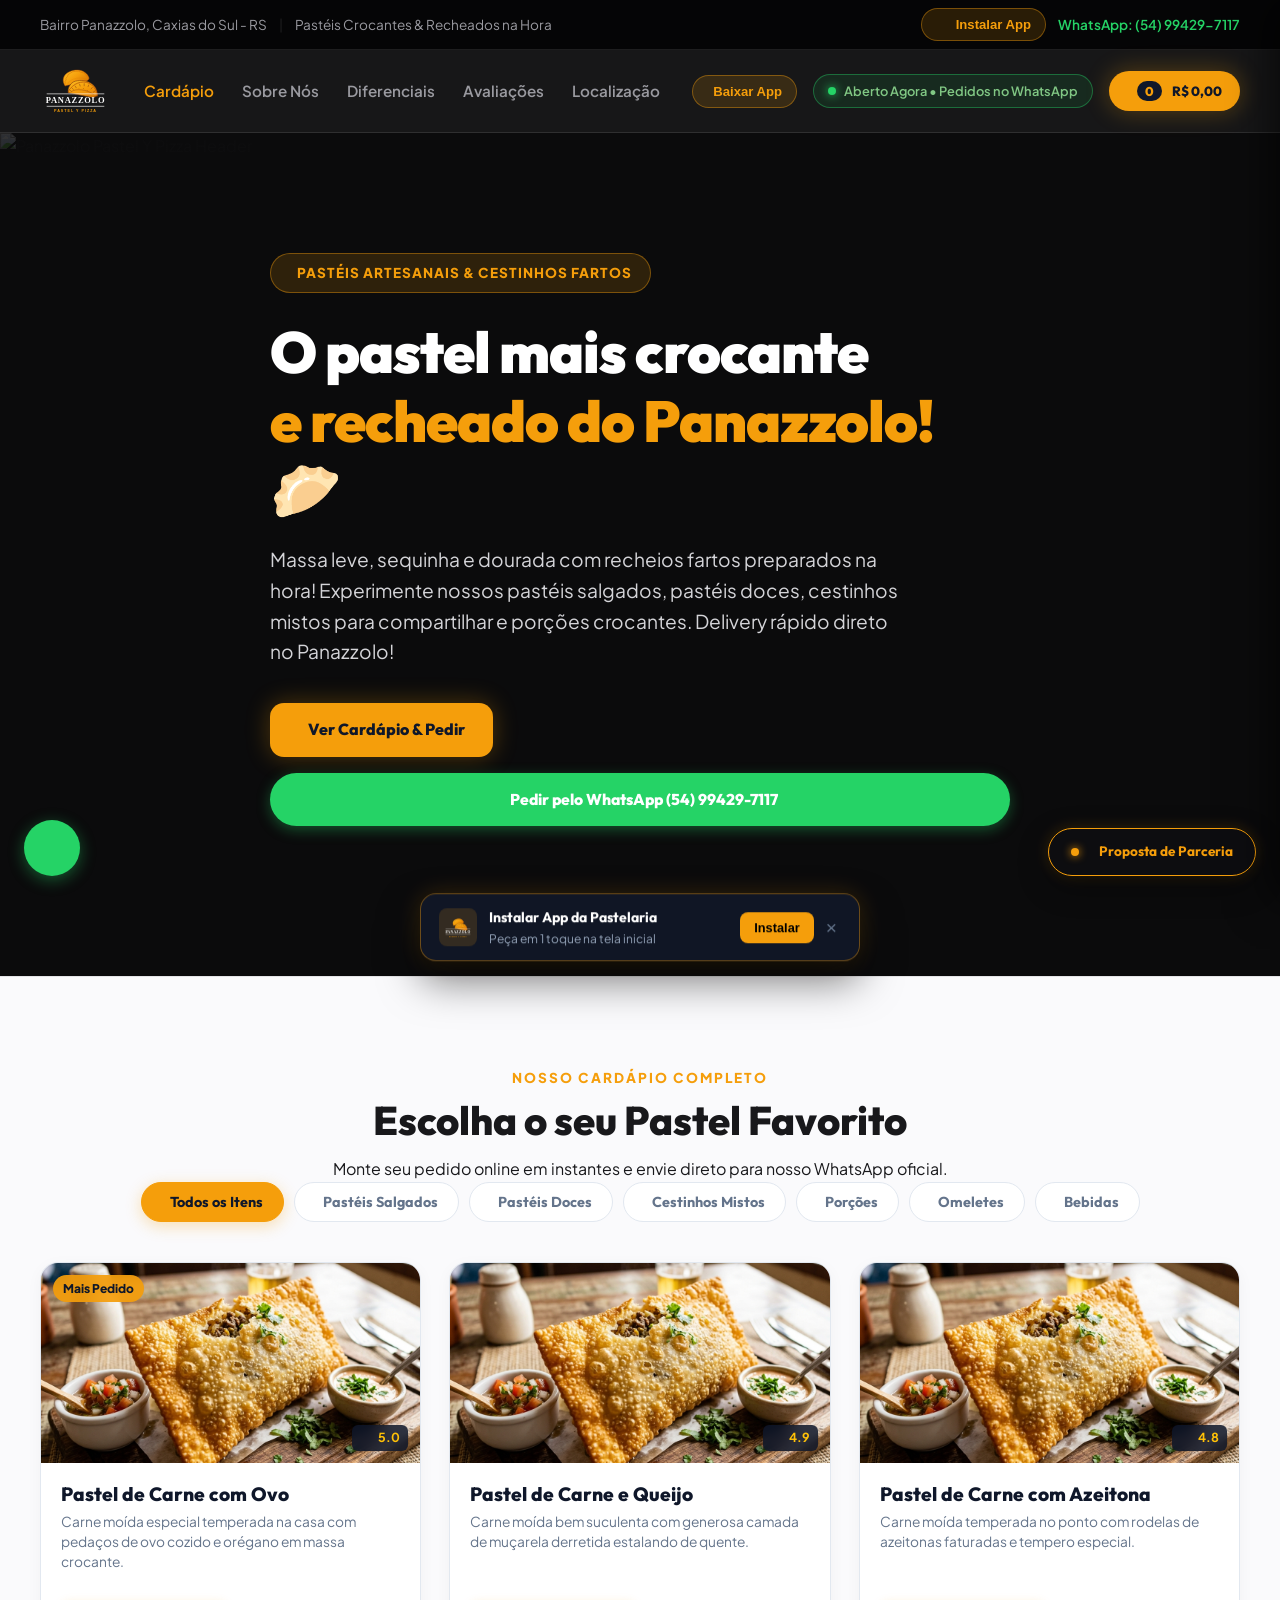
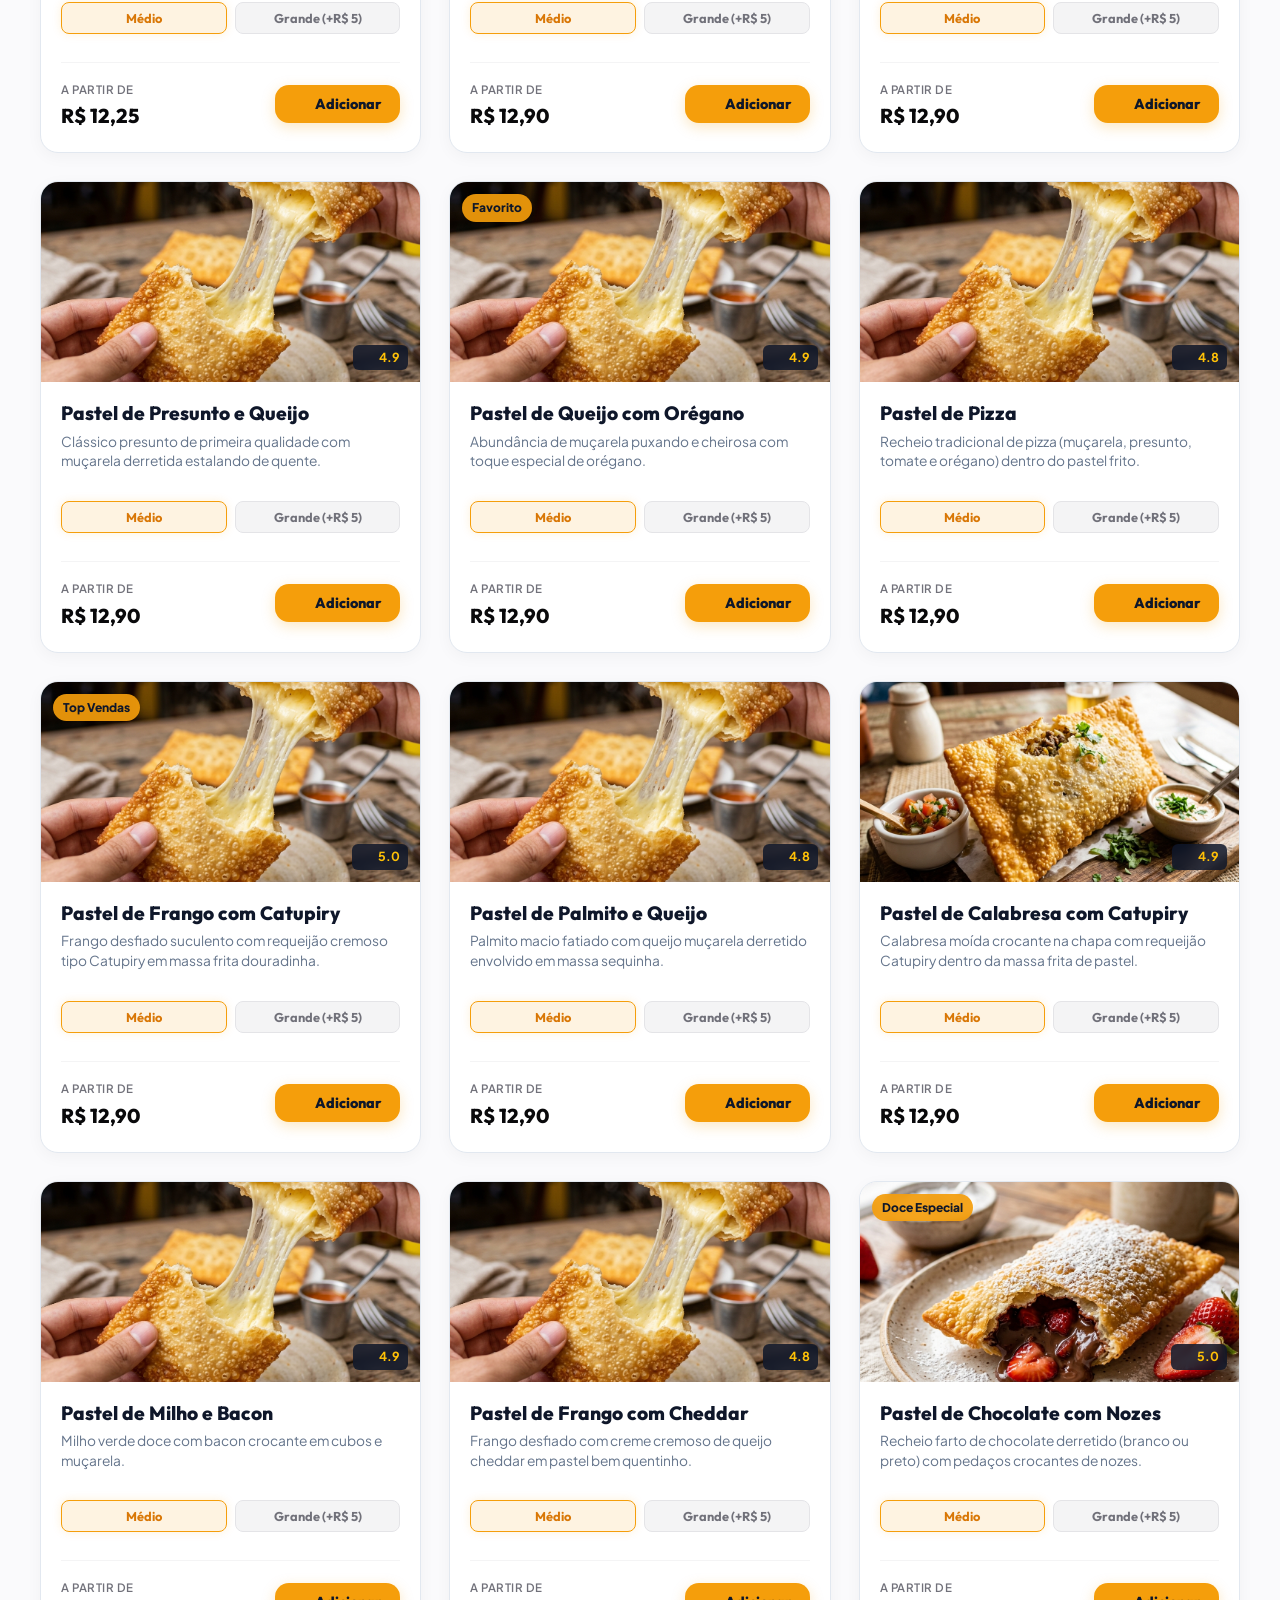
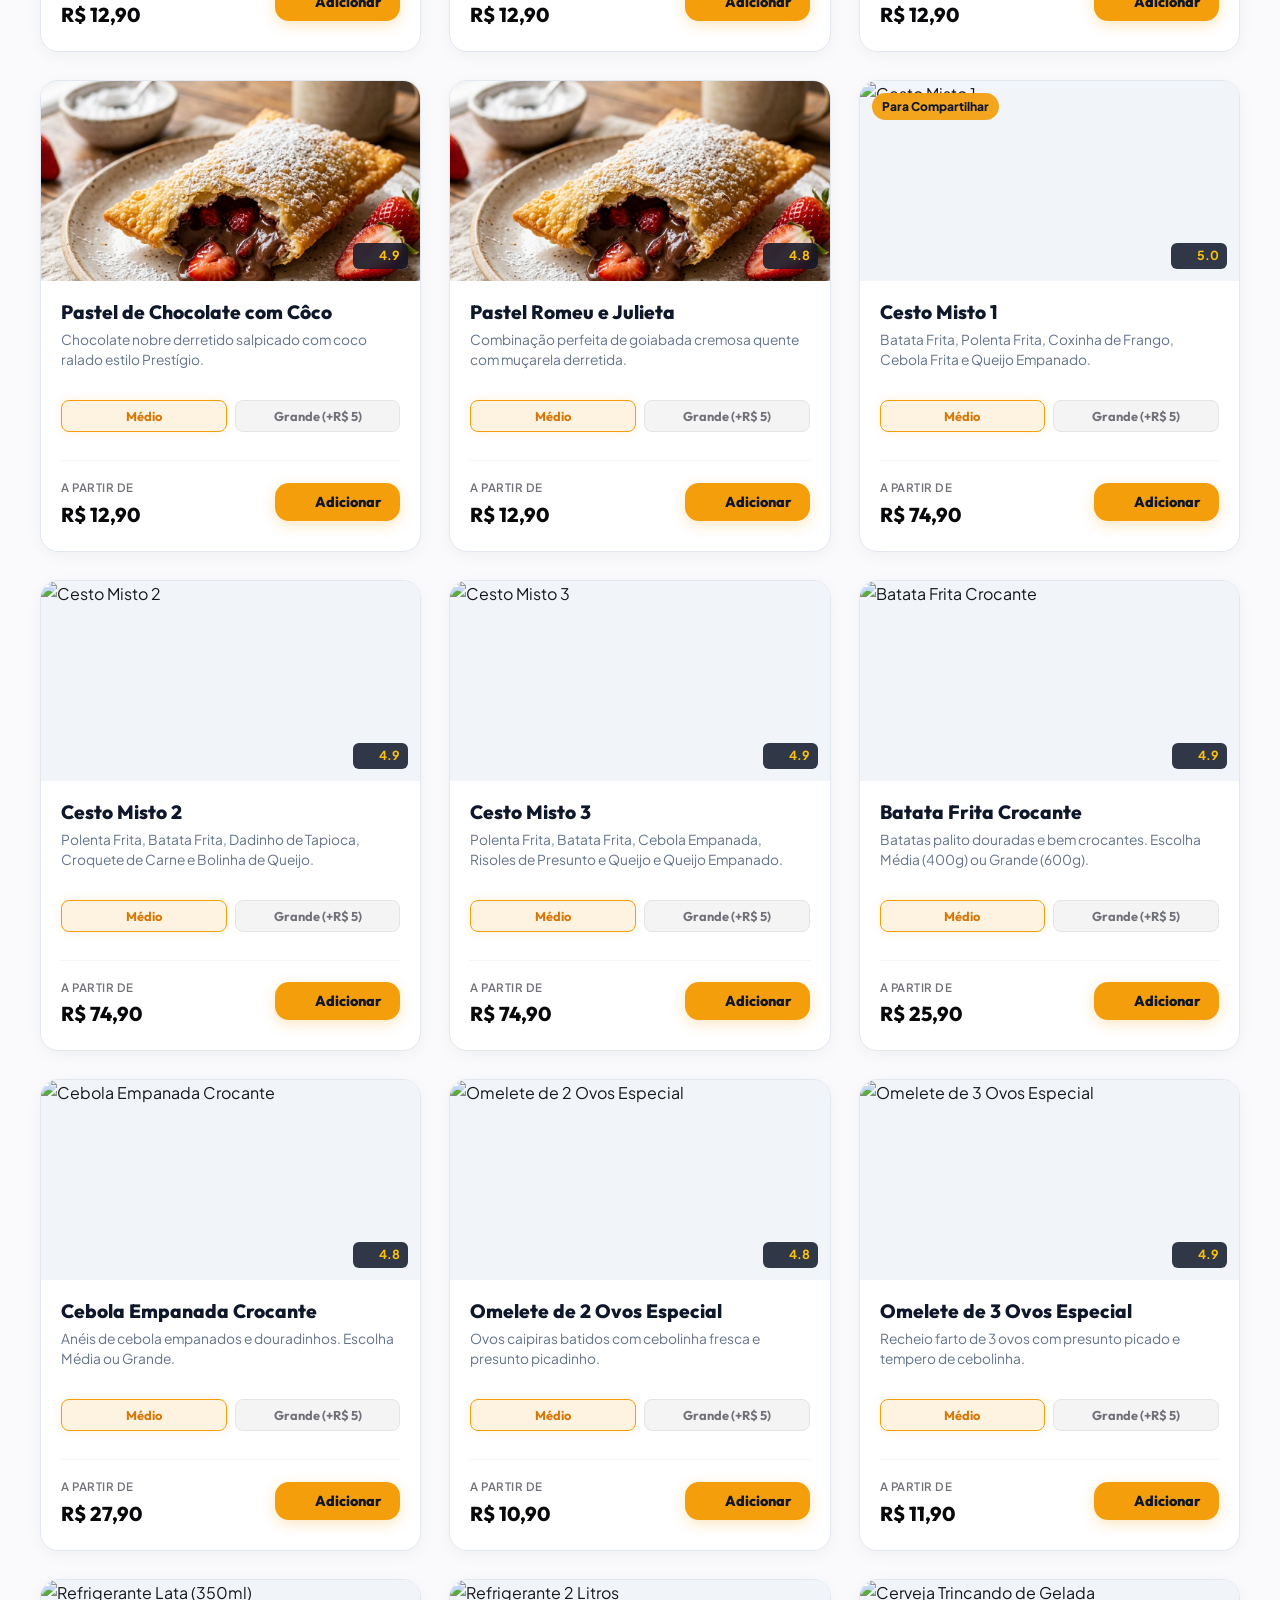
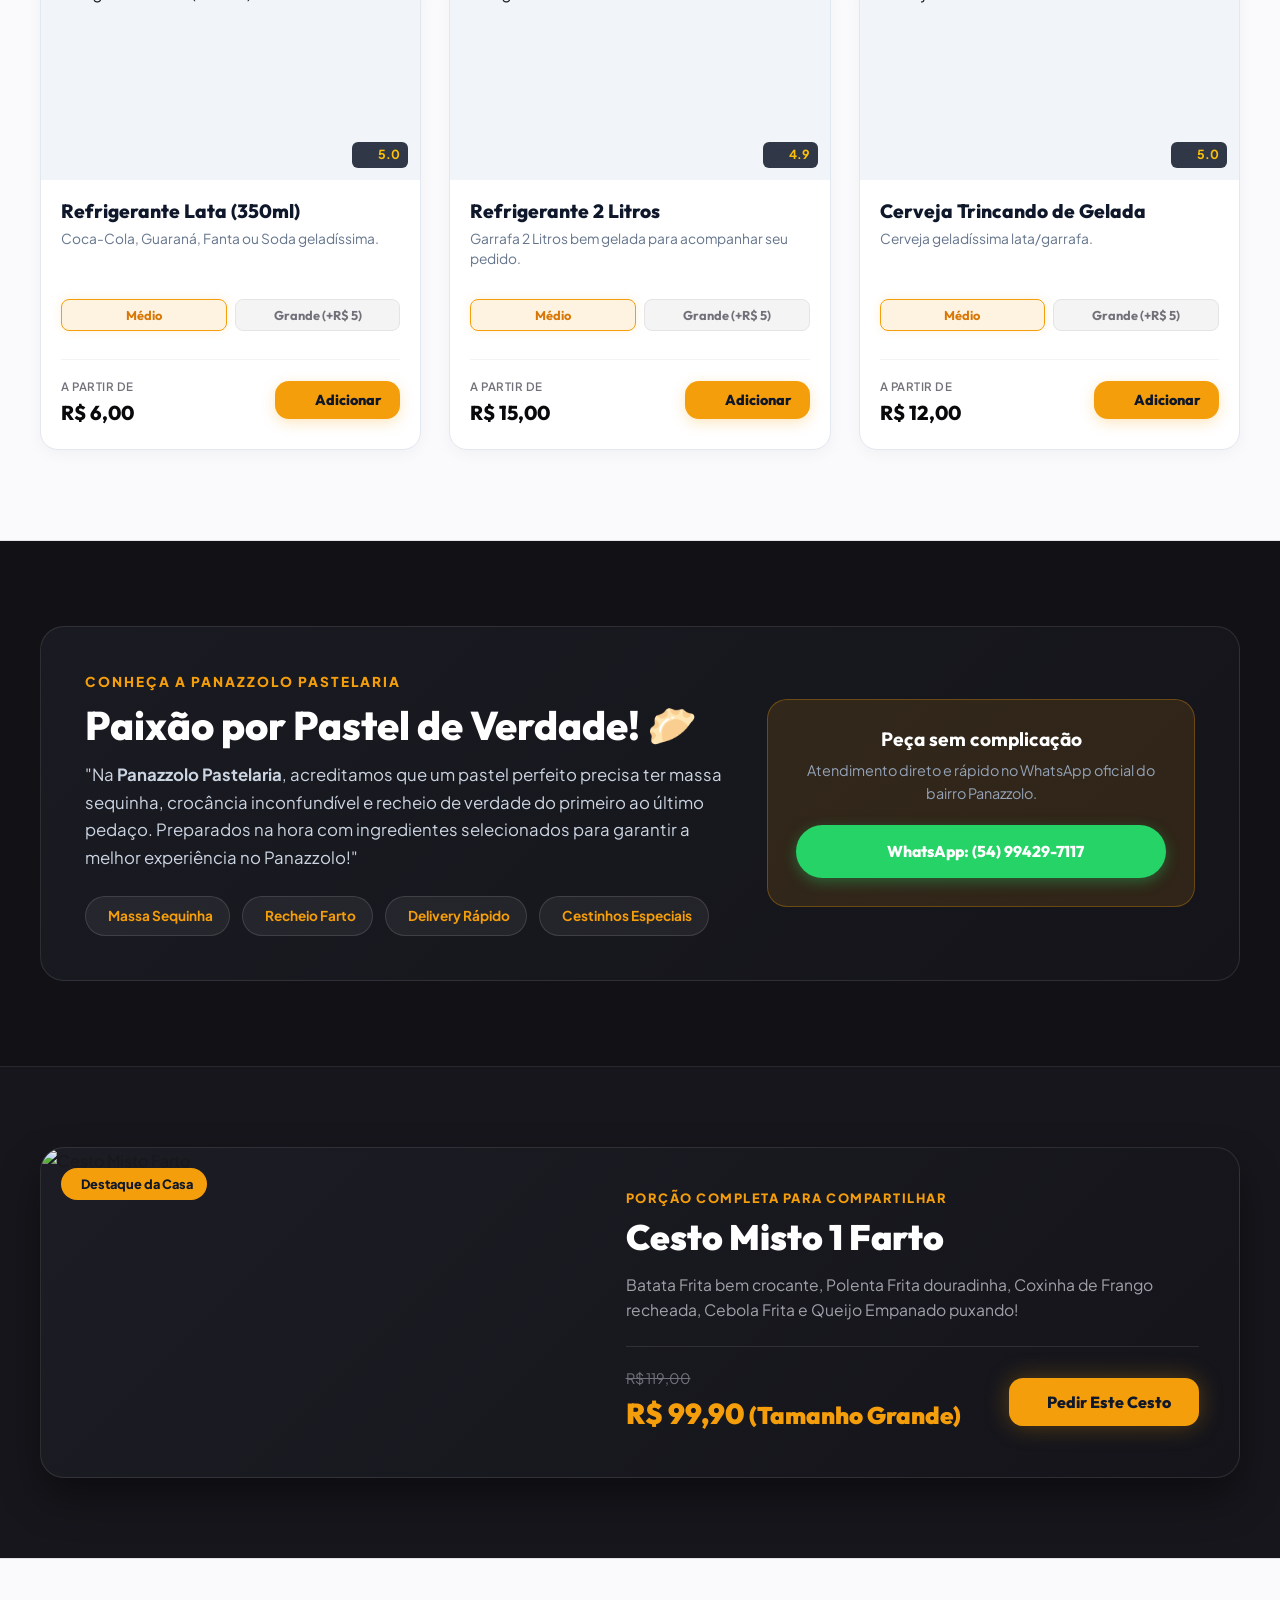
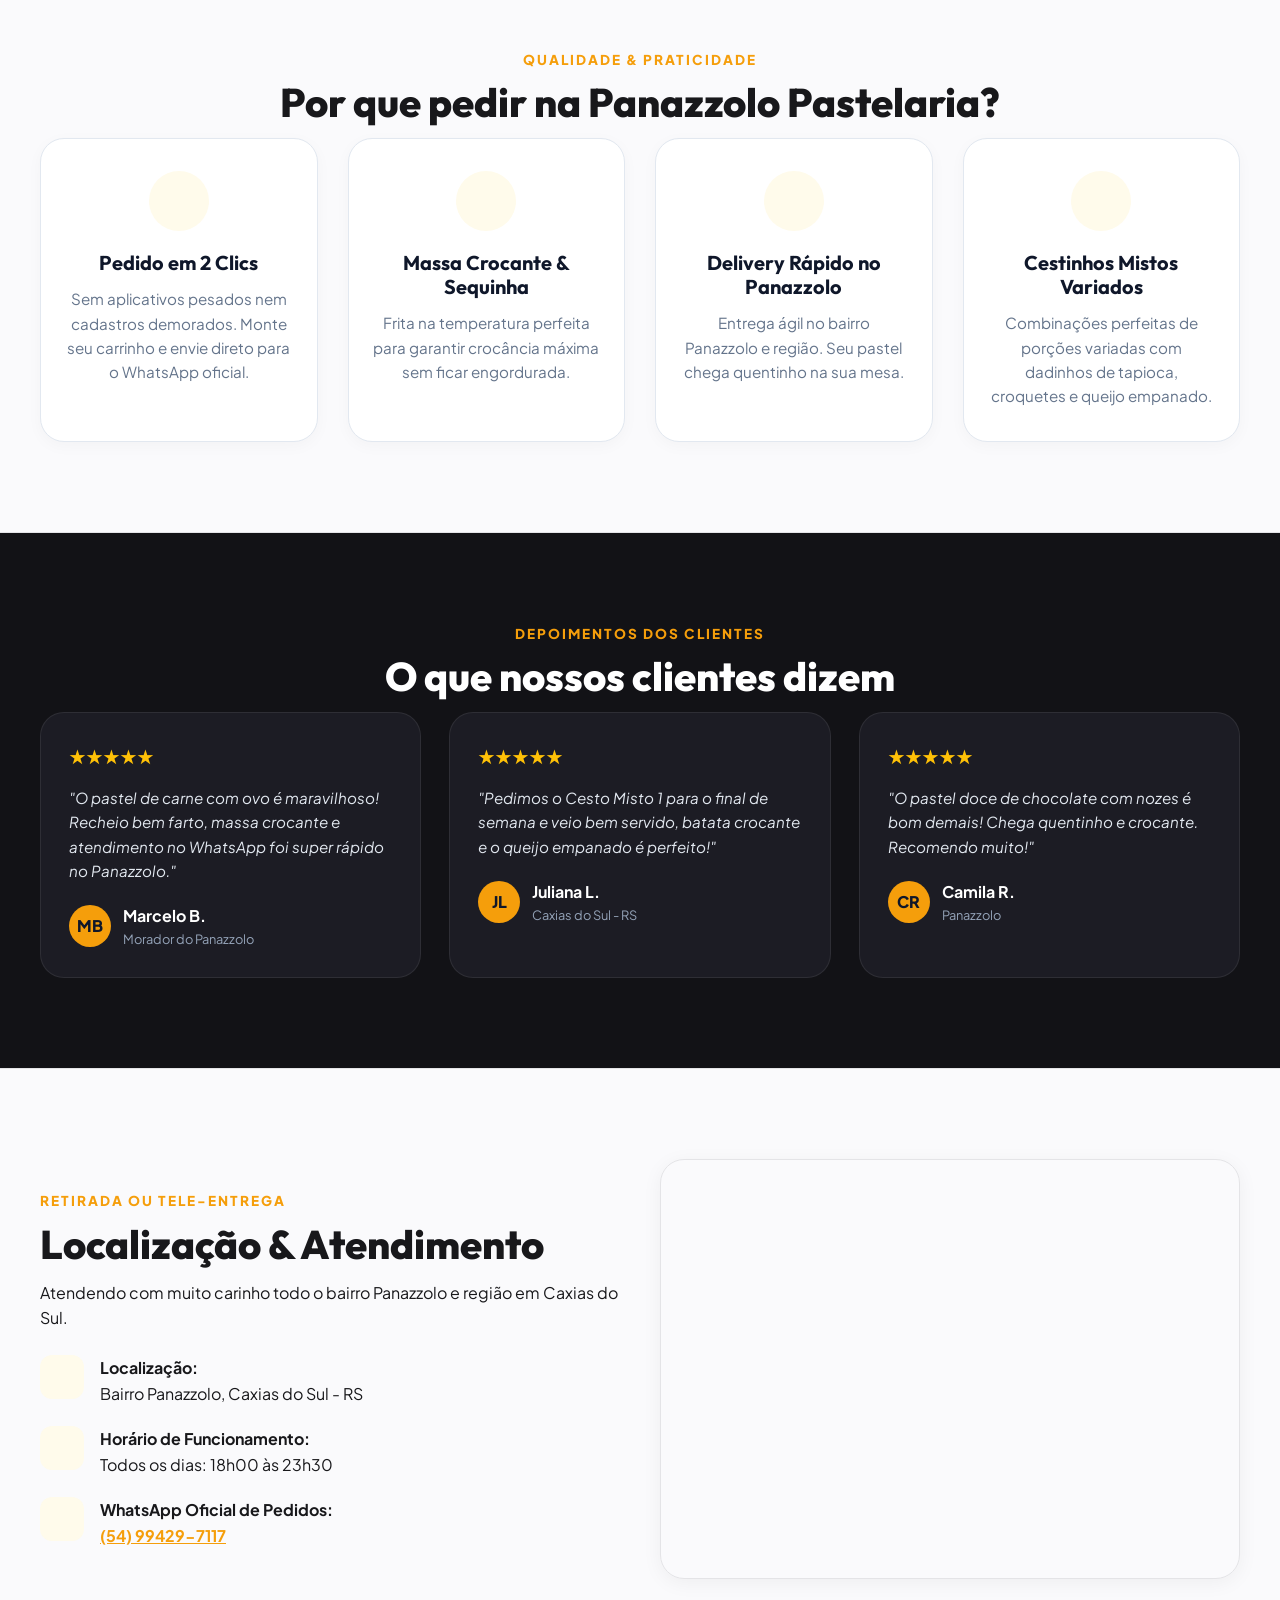
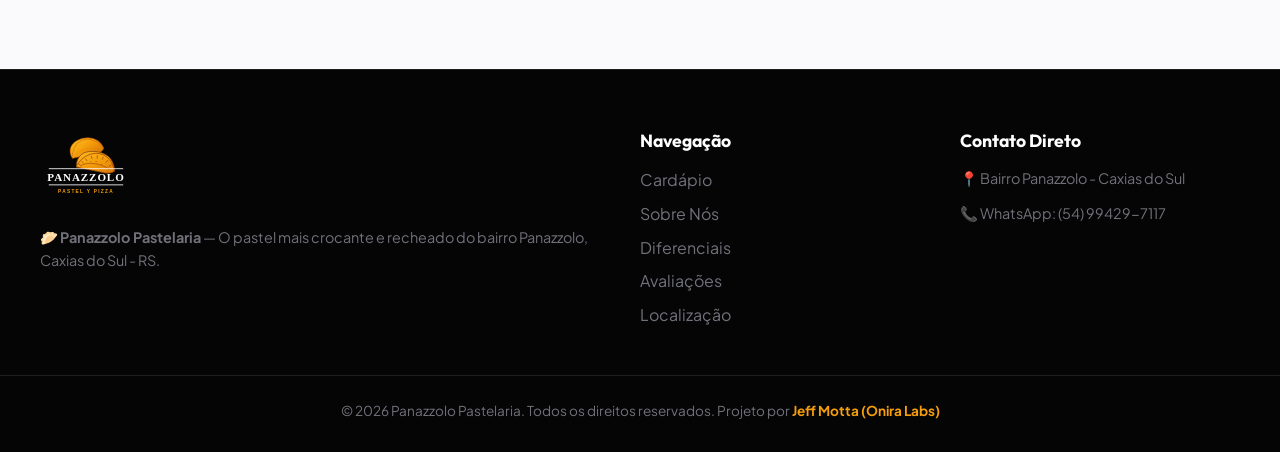
==== commit a39c3aa1: "feat: enhance instant inline splash screen, direct install header button, and mobile kanban touch ar" ====
--- a/index.html
+++ b/index.html
@@ -23,7 +23,125 @@
     <!-- Lucide Icons -->
     <script src="https://unpkg.com/lucide@latest"></script>
 
-    <link rel="stylesheet" href="style.css">
+    <!-- Critical Inline CSS for Instant Splash Screen & PWA Banner -->
+    <style>
+        .pwa-splash {
+            position: fixed !important;
+            inset: 0 !important;
+            z-index: 9999999 !important;
+            background: radial-gradient(circle at center, #1E293B 0%, #0B0F17 100%) !important;
+            display: flex !important;
+            align-items: center !important;
+            justify-content: center !important;
+            transition: opacity 0.6s cubic-bezier(0.16, 1, 0.3, 1), visibility 0.6s !important;
+            backdrop-filter: blur(20px) !important;
+        }
+        .pwa-splash.fade-out {
+            opacity: 0 !important;
+            visibility: hidden !important;
+            pointer-events: none !important;
+        }
+        .splash-content {
+            text-align: center;
+            display: flex;
+            flex-direction: column;
+            align-items: center;
+            padding: 20px;
+        }
+        .splash-logo-wrap {
+            position: relative;
+            width: 140px;
+            height: 140px;
+            display: flex;
+            align-items: center;
+            justify-content: center;
+            margin-bottom: 20px;
+        }
+        .splash-logo {
+            width: 100%;
+            height: 100%;
+            object-fit: contain;
+            position: relative;
+            z-index: 2;
+            animation: splashPop 1s cubic-bezier(0.34, 1.56, 0.64, 1) forwards;
+            filter: drop-shadow(0 10px 25px rgba(245, 158, 11, 0.6));
+        }
+        .splash-glow {
+            position: absolute;
+            inset: -20px;
+            background: radial-gradient(circle, rgba(245, 158, 11, 0.5) 0%, rgba(245, 158, 11, 0) 70%);
+            border-radius: 50%;
+            animation: glowPulse 1.5s infinite alternate;
+            z-index: 1;
+        }
+        @keyframes splashPop {
+            0% { transform: scale(0.2) rotate(-15deg); opacity: 0; }
+            60% { transform: scale(1.2) rotate(4deg); opacity: 1; }
+            100% { transform: scale(1) rotate(0deg); opacity: 1; }
+        }
+        @keyframes glowPulse {
+            0% { transform: scale(0.8); opacity: 0.5; }
+            100% { transform: scale(1.4); opacity: 1; }
+        }
+        .splash-title {
+            font-family: 'Outfit', sans-serif;
+            font-size: 1.6rem;
+            font-weight: 900;
+            color: #FFFFFF;
+            margin-bottom: 6px;
+            letter-spacing: -0.5px;
+        }
+        .splash-subtitle {
+            font-size: 0.95rem;
+            color: #F59E0B;
+            font-weight: 700;
+            margin-bottom: 24px;
+        }
+        .splash-loader {
+            width: 50px;
+            height: 5px;
+            background: rgba(255, 255, 255, 0.15);
+            border-radius: 99px;
+            position: relative;
+            overflow: hidden;
+        }
+        .splash-loader::after {
+            content: '';
+            position: absolute;
+            left: 0;
+            top: 0;
+            height: 100%;
+            width: 0;
+            background: linear-gradient(90deg, #F59E0B, #FBBF24);
+            border-radius: 99px;
+            animation: loadBar 1.6s ease-in-out forwards;
+        }
+        @keyframes loadBar {
+            0% { width: 0; }
+            100% { width: 100%; }
+        }
+        .btn-install-header {
+            display: inline-flex;
+            align-items: center;
+            gap: 6px;
+            background: rgba(245, 158, 11, 0.15);
+            color: #F59E0B;
+            border: 1px solid rgba(245, 158, 11, 0.4);
+            padding: 8px 14px;
+            border-radius: 99px;
+            font-size: 0.82rem;
+            font-weight: 700;
+            cursor: pointer;
+            transition: all 0.2s ease;
+        }
+        .btn-install-header:hover {
+            background: #F59E0B;
+            color: #000000;
+            transform: scale(1.04);
+        }
+    </style>
+
+    <link rel="stylesheet" href="style.css?v=20260814-v6">
 </head>
 <body>
 
@@ -49,6 +167,10 @@
                 <span><i data-lucide="sparkles"></i> Pastéis Crocantes & Recheados na Hora</span>
             </div>
             <div class="top-contacts">
+                <button type="button" class="btn-install-header" onclick="window.triggerPWAInstall()" aria-label="Instalar aplicativo">
+                    <i data-lucide="download"></i>
+                    <span>Instalar App</span>
+                </button>
                 <a href="https://wa.me/5554994297117" target="_blank" class="top-wa">
                     <i data-lucide="phone"></i>
                     <span>WhatsApp: (54) 99429-7117</span>
@@ -73,6 +195,10 @@
             </nav>
 
             <div class="header-actions">
+                <button type="button" class="btn-install-header" onclick="window.triggerPWAInstall()" aria-label="Instalar App no Celular">
+                    <i data-lucide="smartphone"></i>
+                    <span>Baixar App</span>
+                </button>
                 <div id="status-badge" class="status-badge open">
                     <span class="status-dot"></span>
                     <span class="status-text">Aberto Agora • Pedidos no WhatsApp</span>
@@ -510,17 +636,17 @@
         <i data-lucide="message-circle" aria-hidden="true"></i>
     </a>
 
-    <script src="app.js"></script>
+    <script src="app.js?v=20260814-v6"></script>
     <script>
         // PWA Splash Screen Handler
-        window.addEventListener('load', () => {
+        window.addEventListener('DOMContentLoaded', () => {
             setTimeout(() => {
                 const splash = document.getElementById('pwa-splash');
                 if (splash) {
                     splash.classList.add('fade-out');
-                    setTimeout(() => splash.remove(), 600);
+                    setTimeout(() => splash.remove(), 700);
                 }
-            }, 1200);
+            }, 2000);
         });
 
         // Register Service Worker
@@ -539,14 +665,14 @@
             deferredPrompt = e;
         });
 
-        // Always show install banner after 2.5s if not dismissed in this session
+        // Always show install banner after splash
         window.addEventListener('load', () => {
             setTimeout(() => {
                 const banner = document.getElementById('pwa-install-banner');
                 if (banner && !sessionStorage.getItem('pwa_dismissed')) {
                     banner.classList.add('show');
                 }
-            }, 2500);
+            }, 3000);
         });
 
         window.triggerPWAInstall = async () => {
@@ -559,12 +685,11 @@
                 console.log(`Resultado da instalação PWA: ${outcome}`);
                 deferredPrompt = null;
             } else {
-                // Orientação interativa universal para Android (Redmi / Samsung / Motorola) e iOS
                 const isIOS = /iPad|iPhone|iPod/.test(navigator.userAgent) && !window.MSStream;
                 if (isIOS) {
                     alert("📲 Para instalar no iPhone:\n\n1. Toque no botão de Compartilhar (ícone com quadrado e seta ⎋)\n2. Role para baixo e selecione 'Adicionar à Tela de Início'");
                 } else {
-                    alert("📲 Para instalar no seu Android / Redmi:\n\n1. Toque nos 3 pontinhos (⋮) no topo do navegador Chrome\n2. Selecione 'Instalar aplicativo' ou 'Adicionar à tela inicial'");
+                    alert("📲 Para instalar no seu celular Android:\n\n1. Toque nos 3 pontinhos (⋮) no topo do navegador Chrome\n2. Selecione 'Instalar aplicativo' ou 'Adicionar à tela inicial'");
                 }
             }
         };
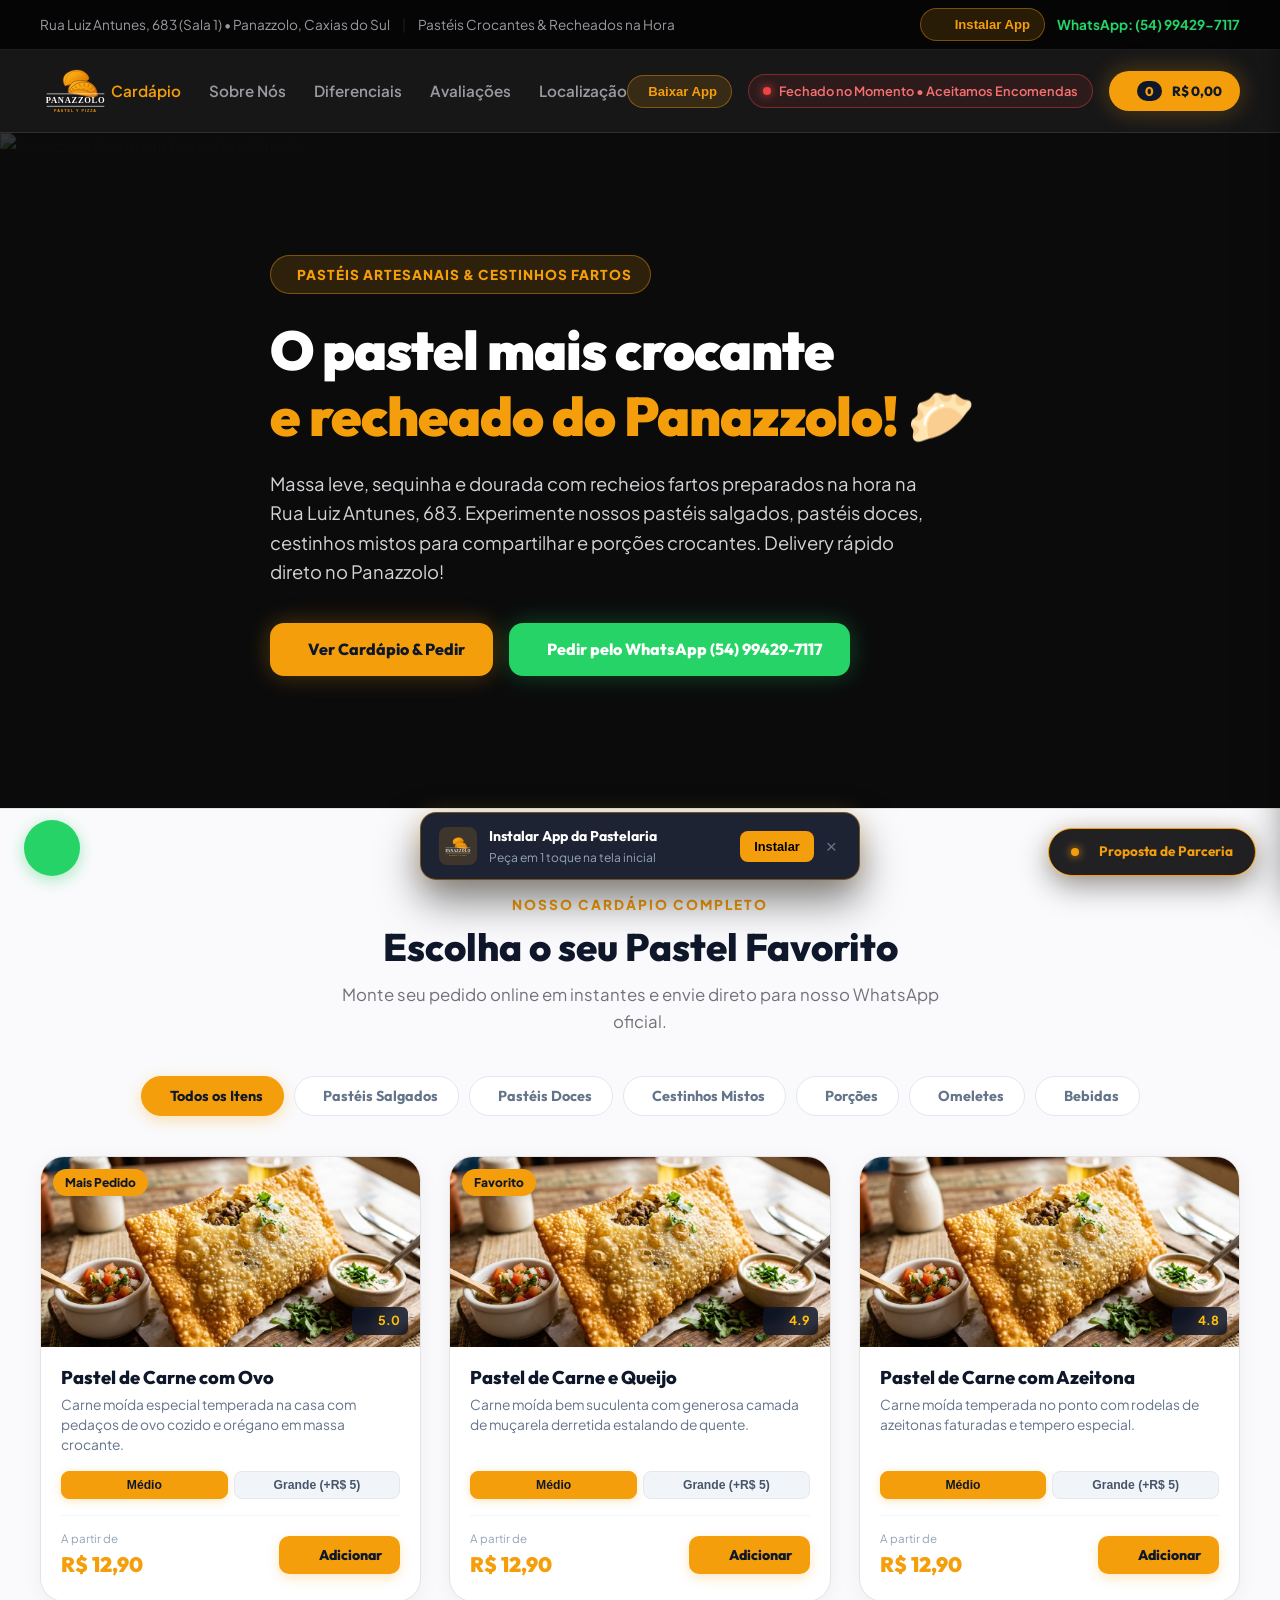
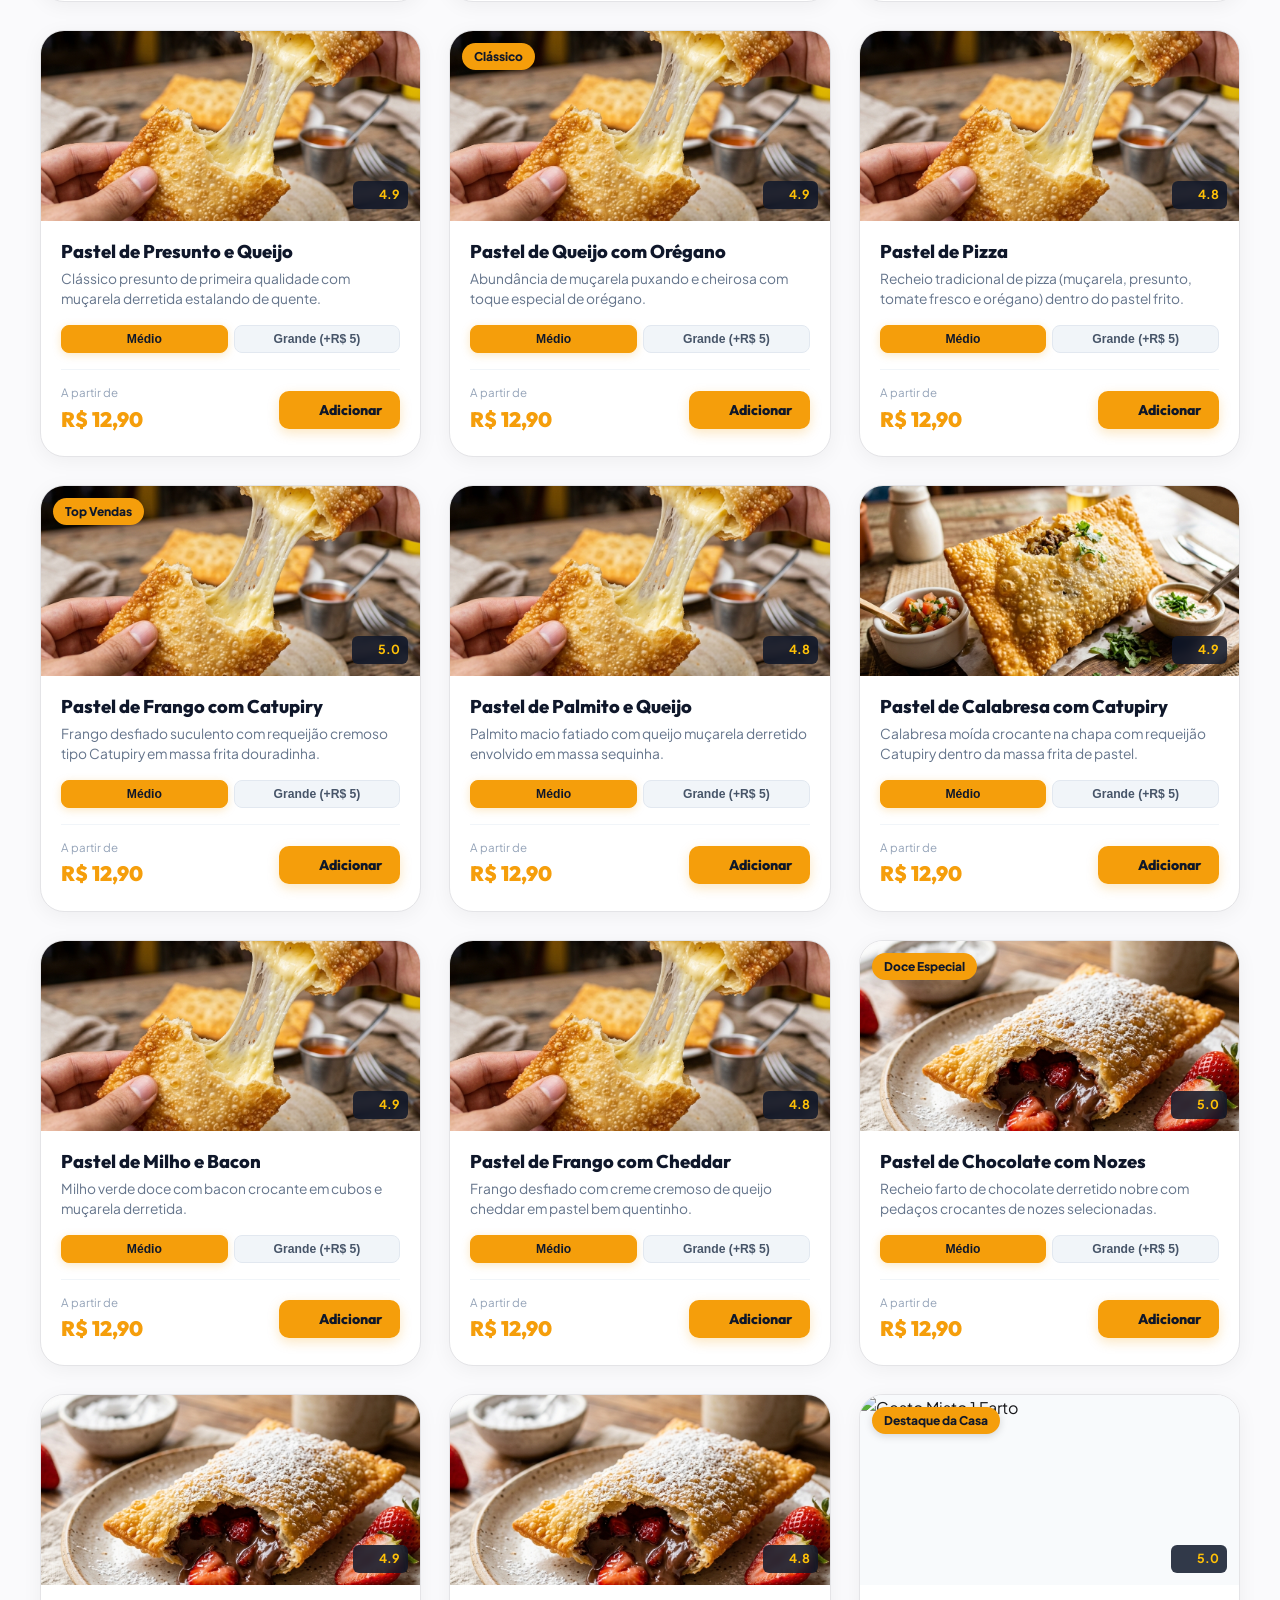
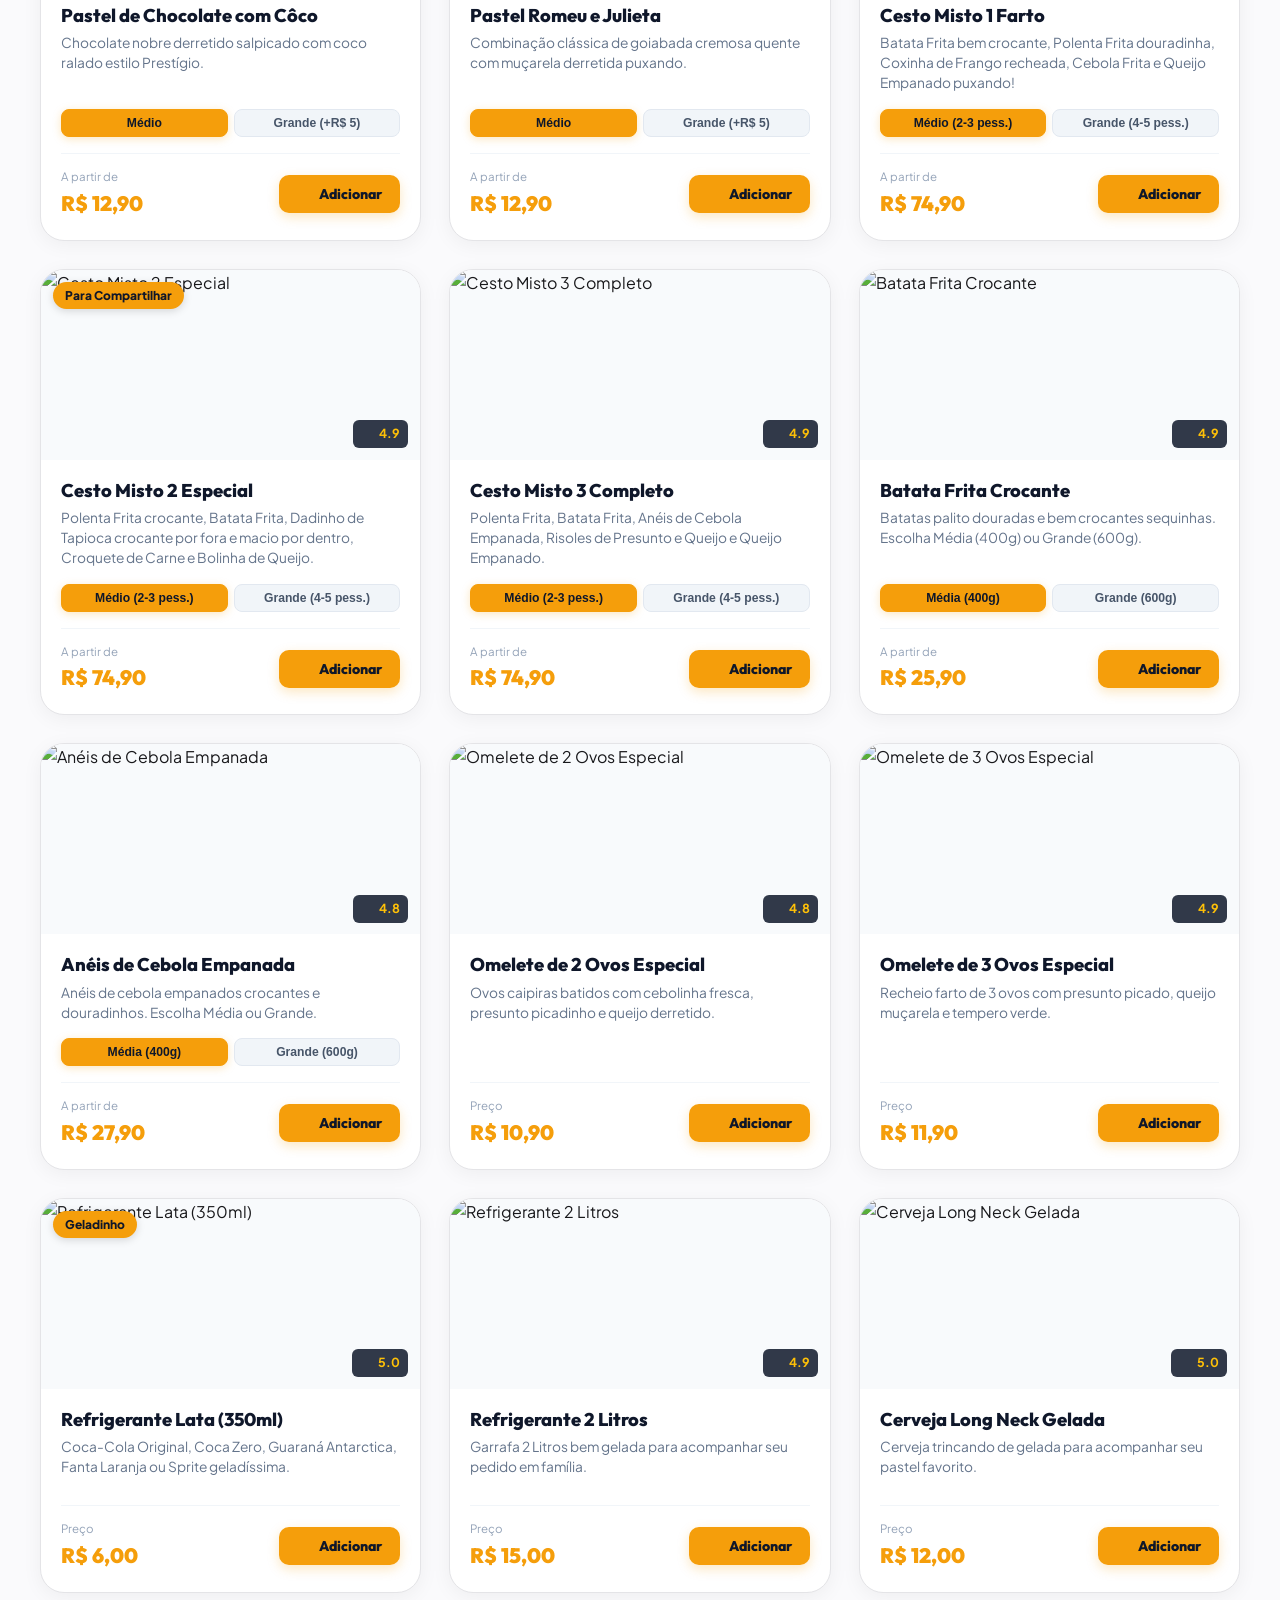
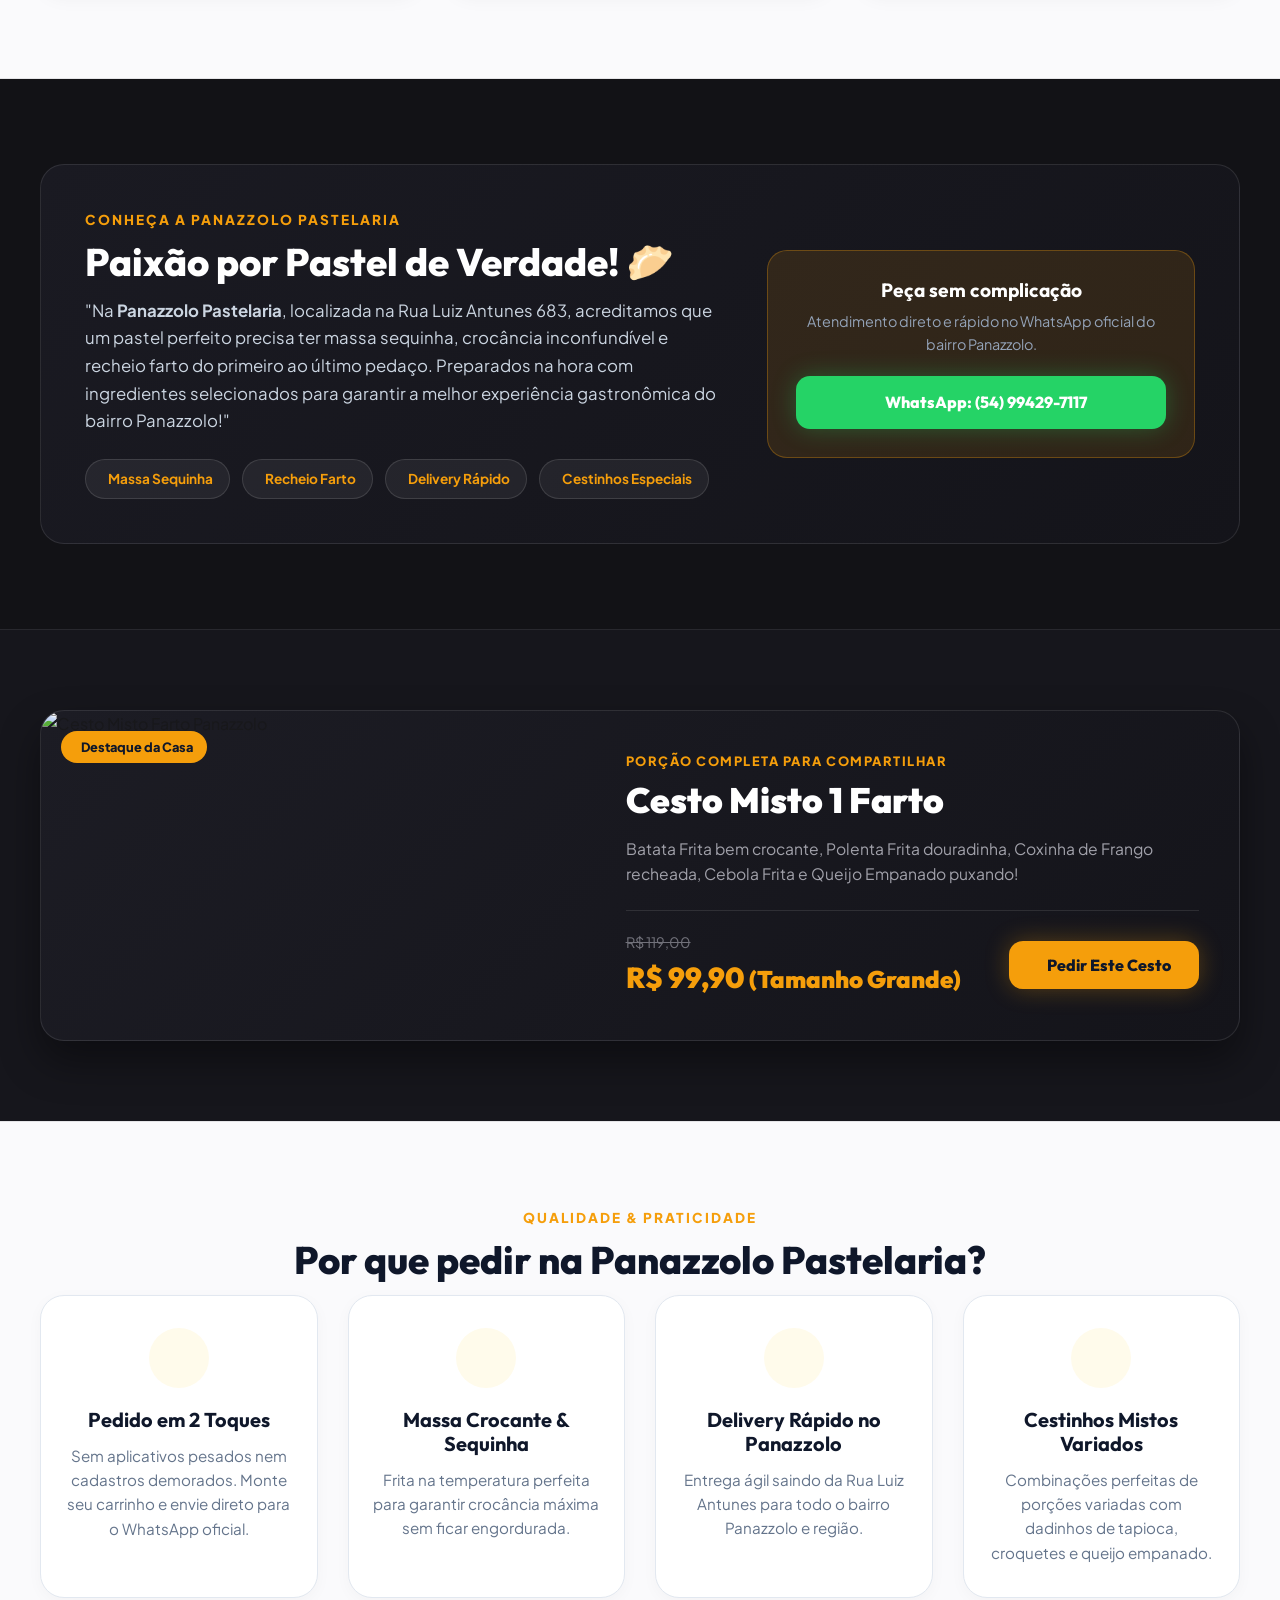
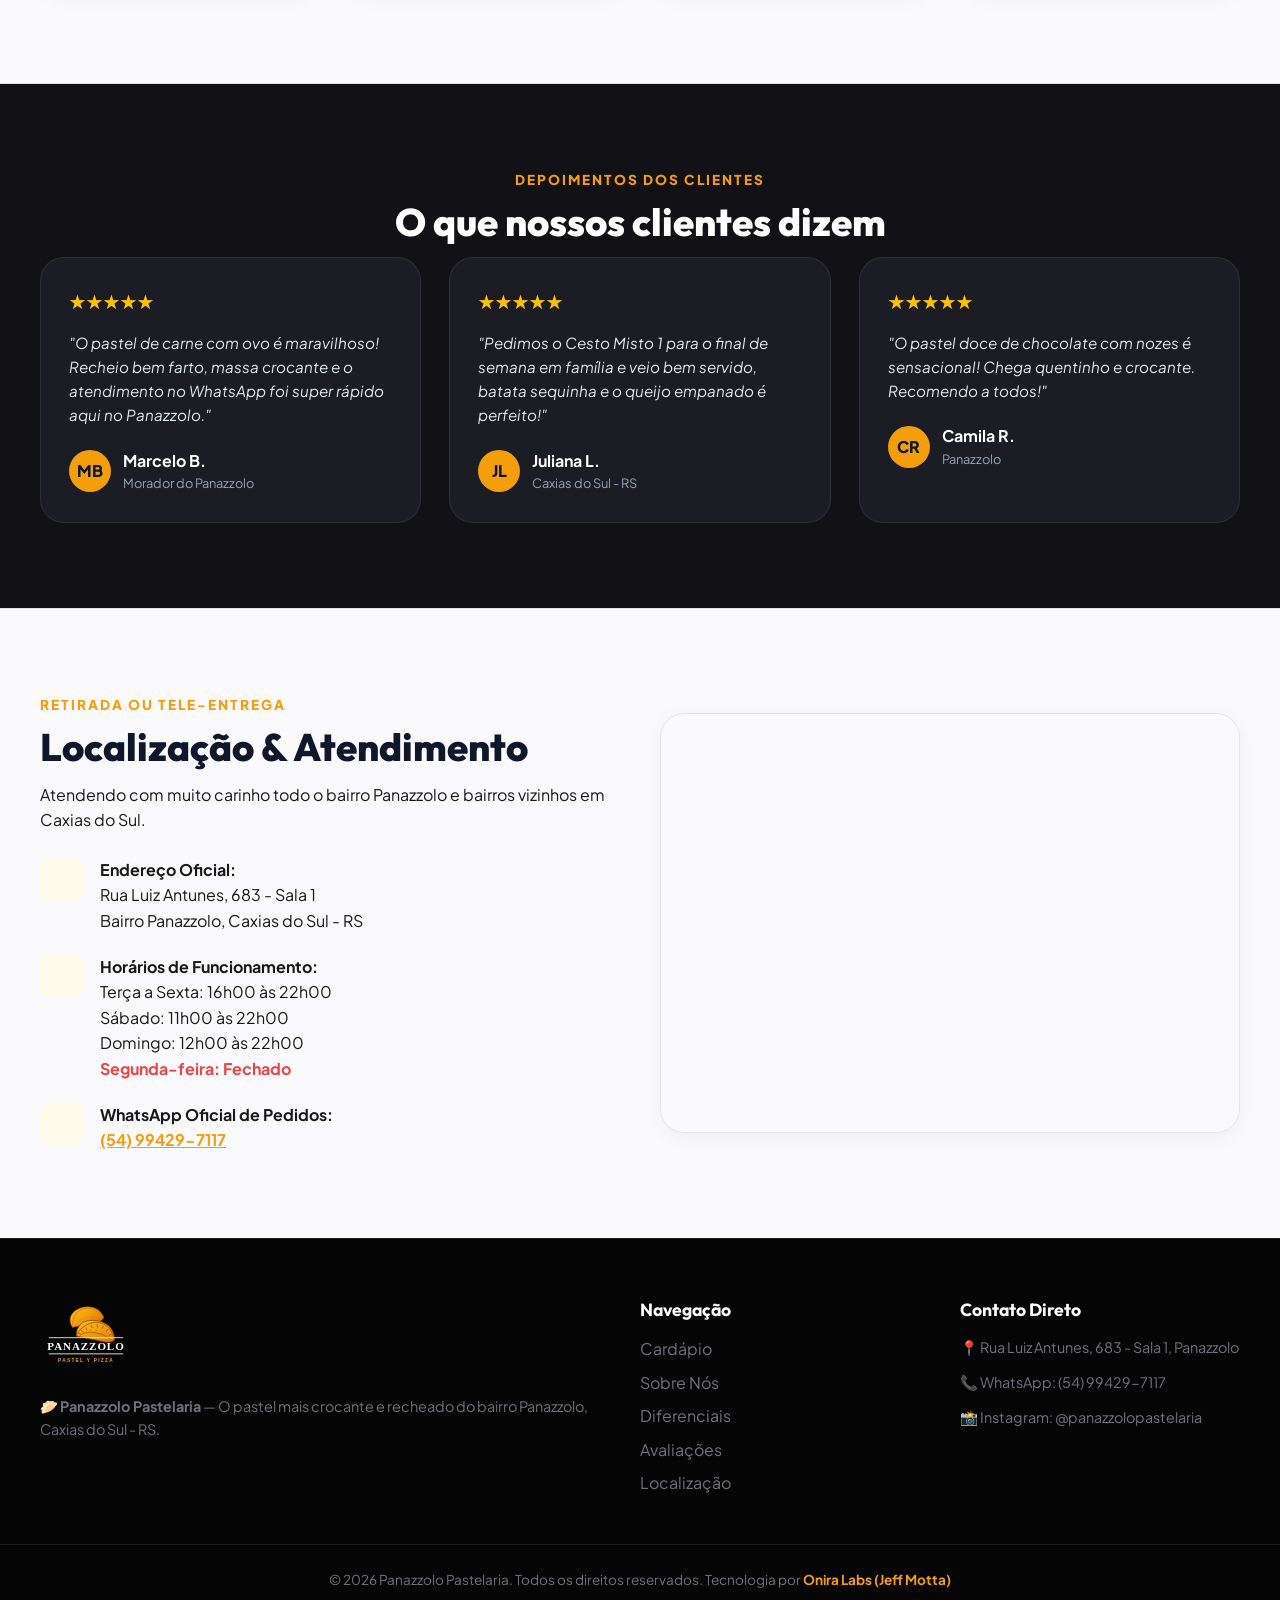
==== commit 810f1ba7: "feat: ajustes site + proposta panazzolo" ====
--- a/index.html
+++ b/index.html
@@ -4,8 +4,8 @@
     <meta charset="UTF-8">
     <meta name="viewport" content="width=device-width, initial-scale=1.0">
     <title>Panazzolo Pastelaria | Os Melhores Pastéis do Panazzolo - Caxias do Sul</title>
-    <meta name="description" content="🥟 Panazzolo Pastelaria — O pastel mais crocante e recheado de Caxias do Sul! Pastéis salgados, doces, cestinhos mistos, porções e omeletes. Delivery rápido no bairro Panazzolo!">
-    <meta name="keywords" content="Pastelaria Caxias do Sul, Pastel Panazzolo, Panazzolo Pastelaria, Delivery Pastel Panazzolo, Cesto Misto Caxias do Sul">
+    <meta name="description" content="🥟 Panazzolo Pastelaria — O pastel mais crocante e recheado de Caxias do Sul! Pastéis salgados, doces, cestinhos mistos, porções e omeletes na Rua Luiz Antunes, 683. Delivery rápido no Panazzolo!">
+    <meta name="keywords" content="Pastelaria Caxias do Sul, Pastel Panazzolo, Panazzolo Pastelaria, Delivery Pastel Panazzolo, Cesto Misto Caxias do Sul, Rua Luiz Antunes 683">
 
     <!-- PWA Manifest & Icons -->
     <link rel="manifest" href="manifest.json">
@@ -141,7 +141,7 @@
         }
     </style>
 
-    <link rel="stylesheet" href="style.css?v=20260814-v6">
+    <link rel="stylesheet" href="style.css?v=20260814-v7">
 </head>
 <body>
 
@@ -162,16 +162,16 @@
     <div class="top-bar">
         <div class="container top-bar-content">
             <div class="top-info">
-                <span><i data-lucide="map-pin"></i> Bairro Panazzolo, Caxias do Sul - RS</span>
+                <span><i data-lucide="map-pin"></i> Rua Luiz Antunes, 683 (Sala 1) • Panazzolo, Caxias do Sul</span>
                 <span class="divider">|</span>
                 <span><i data-lucide="sparkles"></i> Pastéis Crocantes & Recheados na Hora</span>
             </div>
             <div class="top-contacts">
-                <button type="button" class="btn-install-header" onclick="window.triggerPWAInstall()" aria-label="Instalar aplicativo">
+                <button type="button" class="btn-install-header" onclick="window.triggerPWAInstall()" aria-label="Instalar aplicativo no celular">
                     <i data-lucide="download"></i>
                     <span>Instalar App</span>
                 </button>
-                <a href="https://wa.me/5554994297117" target="_blank" class="top-wa">
+                <a href="https://wa.me/5554994297117" target="_blank" rel="noopener noreferrer" class="top-wa" aria-label="WhatsApp Panazzolo Pastelaria">
                     <i data-lucide="phone"></i>
                     <span>WhatsApp: (54) 99429-7117</span>
                 </a>
@@ -203,7 +203,7 @@
                     <span class="status-dot"></span>
                     <span class="status-text">Aberto Agora • Pedidos no WhatsApp</span>
                 </div>
-                <button class="cart-toggle-btn" id="cart-toggle" onclick="window.openCart()">
+                <button class="cart-toggle-btn" id="cart-toggle" onclick="window.openCart()" aria-label="Abrir carrinho de compras">
                     <i data-lucide="shopping-bag"></i>
                     <span class="cart-count" id="cart-count">0</span>
                     <span class="cart-total-header" id="cart-total-header">R$ 0,00</span>
@@ -214,7 +214,7 @@
 
     <!-- Hero Section -->
     <section class="hero" id="home">
-        <img src="assets/hero.png" alt="Panazzolo Pastel Y Pizza Header" class="hero-bg-img">
+        <img src="assets/hero.png" alt="Panazzolo Pastelaria Fachada e Pastéis" class="hero-bg-img">
         <div class="hero-overlay"></div>
         <div class="container hero-content">
             <div class="hero-badge">
@@ -225,13 +225,13 @@
                 <span class="highlight">e recheado do Panazzolo! 🥟</span>
             </h1>
             <p class="hero-description">
-                Massa leve, sequinha e dourada com recheios fartos preparados na hora! Experimente nossos pastéis salgados, pastéis doces, cestinhos mistos para compartilhar e porções crocantes. Delivery rápido direto no Panazzolo!
+                Massa leve, sequinha e dourada com recheios fartos preparados na hora na Rua Luiz Antunes, 683. Experimente nossos pastéis salgados, pastéis doces, cestinhos mistos para compartilhar e porções crocantes. Delivery rápido direto no Panazzolo!
             </p>
             <div class="hero-buttons">
                 <a href="#cardapio" class="btn btn-primary">
                     <i data-lucide="utensils"></i> Ver Cardápio & Pedir
                 </a>
-                <a href="https://wa.me/5554994297117?text=Ol%C3%A1!%20Gostaria%20de%20fazer%20um%20pedido%20na%20Panazzolo%20Pastelaria." target="_blank" class="btn btn-whatsapp">
+                <a href="https://wa.me/5554994297117?text=Ol%C3%A1!%20Gostaria%20de%20fazer%20um%20pedido%20na%20Panazzolo%20Pastelaria." target="_blank" rel="noopener noreferrer" class="btn btn-whatsapp">
                     <i data-lucide="phone"></i> Pedir pelo WhatsApp (54) 99429-7117
                 </a>
             </div>
@@ -288,7 +288,7 @@
                         <span class="subtitle">CONHEÇA A PANAZZOLO PASTELARIA</span>
                         <h2 class="title">Paixão por Pastel de Verdade! 🥟</h2>
                         <p class="about-bio-quote">
-                            "Na <strong>Panazzolo Pastelaria</strong>, acreditamos que um pastel perfeito precisa ter massa sequinha, crocância inconfundível e recheio de verdade do primeiro ao último pedaço. Preparados na hora com ingredientes selecionados para garantir a melhor experiência no Panazzolo!"
+                            "Na <strong>Panazzolo Pastelaria</strong>, localizada na Rua Luiz Antunes 683, acreditamos que um pastel perfeito precisa ter massa sequinha, crocância inconfundível e recheio farto do primeiro ao último pedaço. Preparados na hora com ingredientes selecionados para garantir a melhor experiência gastronômica do bairro Panazzolo!"
                         </p>
                         <div class="about-tags">
                             <span class="tag-item"><i data-lucide="check-circle"></i> Massa Sequinha</span>
@@ -300,7 +300,7 @@
                     <div class="about-contact-box">
                         <h3><i data-lucide="sparkles"></i> Peça sem complicação</h3>
                         <p>Atendimento direto e rápido no WhatsApp oficial do bairro Panazzolo.</p>
-                        <a href="https://wa.me/5554994297117?text=Ol%C3%A1!%20Gostaria%20de%20fazer%20um%20pedido." target="_blank" class="btn btn-whatsapp btn-block">
+                        <a href="https://wa.me/5554994297117?text=Ol%C3%A1!%20Gostaria%20de%20fazer%20um%20pedido%20na%20Panazzolo%20Pastelaria." target="_blank" rel="noopener noreferrer" class="btn btn-whatsapp btn-block">
                             <i data-lucide="phone"></i> WhatsApp: (54) 99429-7117
                         </a>
                     </div>
@@ -314,7 +314,7 @@
         <div class="container">
             <div class="special-offer-card">
                 <div class="special-offer-img-box">
-                    <img src="https://images.unsplash.com/photo-1573080496219-bb080dd4f877?auto=format&fit=crop&w=800&q=80" alt="Cesto Misto Farto" class="special-offer-img">
+                    <img src="https://images.unsplash.com/photo-1573080496219-bb080dd4f877?auto=format&fit=crop&w=800&q=80" alt="Cesto Misto Farto Panazzolo" class="special-offer-img">
                     <span class="special-badge"><i data-lucide="flame"></i> Destaque da Casa</span>
                 </div>
                 <div class="special-offer-content">
@@ -326,7 +326,7 @@
                             <span class="old-price">R$ 119,00</span>
                             <span class="new-price">R$ 99,90 <small>(Tamanho Grande)</small></span>
                         </div>
-                        <button class="btn btn-primary" onclick="addToCart('c1')">
+                        <button type="button" class="btn btn-primary" onclick="addToCart('c1')" aria-label="Pedir Cesto Misto 1">
                             <i data-lucide="shopping-bag"></i> Pedir Este Cesto
                         </button>
                     </div>
@@ -345,7 +345,7 @@
             <div class="differentials-grid">
                 <div class="diff-card">
                     <div class="diff-icon"><i data-lucide="zap"></i></div>
-                    <h3>Pedido em 2 Clics</h3>
+                    <h3>Pedido em 2 Toques</h3>
                     <p>Sem aplicativos pesados nem cadastros demorados. Monte seu carrinho e envie direto para o WhatsApp oficial.</p>
                 </div>
                 <div class="diff-card">
@@ -356,7 +356,7 @@
                 <div class="diff-card">
                     <div class="diff-icon"><i data-lucide="truck"></i></div>
                     <h3>Delivery Rápido no Panazzolo</h3>
-                    <p>Entrega ágil no bairro Panazzolo e região. Seu pastel chega quentinho na sua mesa.</p>
+                    <p>Entrega ágil saindo da Rua Luiz Antunes para todo o bairro Panazzolo e região.</p>
                 </div>
                 <div class="diff-card">
                     <div class="diff-icon"><i data-lucide="gift"></i></div>
@@ -377,7 +377,7 @@
             <div class="reviews-grid">
                 <div class="review-card">
                     <div class="stars">★★★★★</div>
-                    <p class="review-text">"O pastel de carne com ovo é maravilhoso! Recheio bem farto, massa crocante e atendimento no WhatsApp foi super rápido no Panazzolo."</p>
+                    <p class="review-text">"O pastel de carne com ovo é maravilhoso! Recheio bem farto, massa crocante e o atendimento no WhatsApp foi super rápido aqui no Panazzolo."</p>
                     <div class="reviewer">
                         <div class="reviewer-avatar">MB</div>
                         <div>
@@ -388,7 +388,7 @@
                 </div>
                 <div class="review-card">
                     <div class="stars">★★★★★</div>
-                    <p class="review-text">"Pedimos o Cesto Misto 1 para o final de semana e veio bem servido, batata crocante e o queijo empanado é perfeito!"</p>
+                    <p class="review-text">"Pedimos o Cesto Misto 1 para o final de semana em família e veio bem servido, batata sequinha e o queijo empanado é perfeito!"</p>
                     <div class="reviewer">
                         <div class="reviewer-avatar">JL</div>
                         <div>
@@ -399,7 +399,7 @@
                 </div>
                 <div class="review-card">
                     <div class="stars">★★★★★</div>
-                    <p class="review-text">"O pastel doce de chocolate com nozes é bom demais! Chega quentinho e crocante. Recomendo muito!"</p>
+                    <p class="review-text">"O pastel doce de chocolate com nozes é sensacional! Chega quentinho e crocante. Recomendo a todos!"</p>
                     <div class="reviewer">
                         <div class="reviewer-avatar">CR</div>
                         <div>
@@ -419,28 +419,28 @@
                 <div class="contact-info">
                     <span class="subtitle">RETIRADA OU TELE-ENTREGA</span>
                     <h2 class="title">Localização & Atendimento</h2>
-                    <p class="contact-intro">Atendendo com muito carinho todo o bairro Panazzolo e região em Caxias do Sul.</p>
+                    <p class="contact-intro">Atendendo com muito carinho todo o bairro Panazzolo e bairros vizinhos em Caxias do Sul.</p>
                     
                     <div class="info-list">
                         <div class="info-item">
                             <div class="info-icon"><i data-lucide="map-pin"></i></div>
                             <div>
-                                <strong>Localização:</strong>
-                                <p>Bairro Panazzolo, Caxias do Sul - RS</p>
+                                <strong>Endereço Oficial:</strong>
+                                <p>Rua Luiz Antunes, 683 - Sala 1<br>Bairro Panazzolo, Caxias do Sul - RS</p>
                             </div>
                         </div>
                         <div class="info-item">
                             <div class="info-icon"><i data-lucide="clock"></i></div>
                             <div>
-                                <strong>Horário de Funcionamento:</strong>
-                                <p>Todos os dias: 18h00 às 23h30</p>
+                                <strong>Horários de Funcionamento:</strong>
+                                <p>Terça a Sexta: 16h00 às 22h00<br>Sábado: 11h00 às 22h00<br>Domingo: 12h00 às 22h00<br><span style="color:#EF4444; font-weight:700;">Segunda-feira: Fechado</span></p>
                             </div>
                         </div>
                         <div class="info-item">
                             <div class="info-icon"><i data-lucide="phone"></i></div>
                             <div>
                                 <strong>WhatsApp Oficial de Pedidos:</strong>
-                                <p><a href="https://wa.me/5554994297117" target="_blank" style="color:var(--primary); font-weight:700;">(54) 99429-7117</a></p>
+                                <p><a href="https://wa.me/5554994297117" target="_blank" rel="noopener noreferrer" style="color:var(--primary); font-weight:700;">(54) 99429-7117</a></p>
                             </div>
                         </div>
                     </div>
@@ -449,12 +449,13 @@
                 <div class="map-card">
                     <iframe 
                         title="Mapa Panazzolo Pastelaria" 
-                        src="https://www.google.com/maps/embed?pb=!1m18!1m12!1m3!1d3483.567!2d-51.178!3d-29.168!2m3!1f0!2f0!3f0!3m2!1i1024!2i768!4f13.1!3m3!1m2!1s0x951ea320a0000001%3A0x0!2sPanazzolo%2C+Caxias+do+Sul+-+RS!5e0!3m2!1spt-BR!2sbr!4v1700000000000" 
+                        src="https://www.google.com/maps/embed?pb=!1m18!1m12!1m3!1d3483.567!2d-51.178!3d-29.168!2m3!1f0!2f0!3f0!3m2!1i1024!2i768!4f13.1!3m3!1m2!1s0x951ea320a0000001%3A0x0!2sRua+Luiz+Antunes%2C+683+-+Panazzolo%2C+Caxias+do+Sul+-+RS!5e0!3m2!1spt-BR!2sbr!4v1700000000000" 
                         width="100%" 
                         height="100%" 
                         style="border:0;" 
                         allowfullscreen="" 
-                        loading="lazy">
+                        loading="lazy"
+                        referrerpolicy="no-referrer-when-downgrade">
                     </iframe>
                 </div>
             </div>
@@ -465,7 +466,7 @@
     <footer class="footer">
         <div class="container footer-container">
             <div class="footer-col">
-                <a href="#" class="logo">
+                <a href="#" class="logo" aria-label="Página Inicial">
                     <img src="assets/logo.svg" alt="Panazzolo Pastel Y Pizza Logo" class="brand-logo-footer">
                 </a>
                 <p>🥟 <strong>Panazzolo Pastelaria</strong> — O pastel mais crocante e recheado do bairro Panazzolo, Caxias do Sul - RS.</p>
@@ -482,25 +483,26 @@
             </div>
             <div class="footer-col">
                 <h4>Contato Direto</h4>
-                <p>📍 Bairro Panazzolo - Caxias do Sul</p>
+                <p>📍 Rua Luiz Antunes, 683 - Sala 1, Panazzolo</p>
                 <p>📞 WhatsApp: (54) 99429-7117</p>
+                <p>📸 Instagram: @panazzolopastelaria</p>
             </div>
         </div>
         <div class="footer-bottom text-center">
-            <p>&copy; 2026 Panazzolo Pastelaria. Todos os direitos reservados. Projeto por <a href="https://jeffmotta.framer.website/" target="_blank" class="footer-dev-link">Jeff Motta (Onira Labs)</a></p>
+            <p>&copy; 2026 Panazzolo Pastelaria. Todos os direitos reservados. Tecnologia por <a href="https://jeffmotta.framer.website/" target="_blank" rel="noopener noreferrer" class="footer-dev-link">Onira Labs (Jeff Motta)</a></p>
         </div>
     </footer>
 
-    <!-- Shopping Cart Drawer (CLAEM MASTER TEMPLATE STRUCTURE) -->
+    <!-- Shopping Cart Drawer (ESTILO CLAEM MASTER) -->
     <div class="cart-drawer-overlay" id="cart-overlay" onclick="window.closeCart()"></div>
-    <aside class="cart-drawer" id="cart-drawer">
+    <aside class="cart-drawer" id="cart-drawer" aria-label="Carrinho de Pedidos">
         <!-- Fixed Drawer Header (Crisp #FFFFFF Title & ALWAYS ORANGE Pill Button Top Right) -->
         <div class="cart-header">
             <div class="cart-header-title">
                 <i data-lucide="shopping-bag"></i>
                 <span>Seu Pedido Panazzolo</span>
             </div>
-            <button type="button" class="btn-continue-shopping" onclick="window.closeCart()" aria-label="Continuar Escolhendo">
+            <button type="button" class="btn-continue-shopping" onclick="window.closeCart()" aria-label="Continuar Escolhendo Itens">
                 <i data-lucide="arrow-left" style="width:14px; height:14px;"></i>
                 <span>Continuar Escolhendo</span>
             </button>
@@ -529,11 +531,11 @@
                 </div>
             </div>
 
-            <!-- Address / Customer Form -->
+            <!-- Address / Customer Form (No redundant phone) -->
             <div class="cart-option-group" id="address-box">
                 <label>SEUS DADOS PARA ENTREGA:</label>
-                <input type="text" id="cust-name" class="input-dark" placeholder="Seu Nome Completo" style="margin-bottom:8px;">
-                <input type="text" id="cust-address" class="input-dark" placeholder="Endereço Completo de Entrega (Rua, Nº, Bairro)">
+                <input type="text" id="cust-name" class="input-dark" placeholder="Seu Nome Completo" style="margin-bottom:8px;" aria-label="Nome Completo">
+                <input type="text" id="cust-address" class="input-dark" placeholder="Endereço Completo de Entrega (Rua, Nº, Bairro)" aria-label="Endereço Completo">
             </div>
 
             <!-- Payment Method Toggle -->
@@ -553,7 +555,7 @@
 
                 <!-- Cash Change Box -->
                 <div id="cash-change-box" style="display:none; margin-top:8px;">
-                    <input type="text" id="cash-change-val" class="input-dark" placeholder="Troco para quanto? Ex: R$ 50,00">
+                    <input type="text" id="cash-change-val" class="input-dark" placeholder="Troco para quanto? Ex: R$ 50,00" aria-label="Valor para troco">
                 </div>
 
                 <!-- Pix Lock Info Box with Dynamic QR Code -->
@@ -567,17 +569,17 @@
                         <div class="pix-qr-info">
                             <p class="pix-lock-desc">
                                 Valor exato: <strong id="pix-locked-amount" style="color:#FFF;">R$ 0,00</strong>.<br>
-                                Escaneie a imagem com o aplicativo do seu banco ou copie a chave abaixo.
+                                Escaneie com o app do seu banco ou copie a chave abaixo.
                             </p>
-                            <button type="button" class="btn-copy-pix" onclick="window.copyPixKey()" id="btn-copy-pix-key">
-                                <i data-lucide="copy"></i> Copiar Chave Pix
+                            <button type="button" class="btn-copy-pix" onclick="window.copyPixKey()" id="btn-copy-pix-key" aria-label="Copiar chave Pix">
+                                <i data-lucide="copy"></i> <span>Copiar Chave Pix</span>
                             </button>
                         </div>
                     </div>
                 </div>
             </div>
 
-            <!-- Summary Breakdown -->
+            <!-- Summary Breakdown (Total in Emerald Green #10B981) -->
             <div class="cart-summary">
                 <div class="summary-line">
                     <span>Subtotal:</span>
@@ -594,23 +596,23 @@
             </div>
 
             <!-- Submit CTA -->
-            <button type="button" class="btn btn-whatsapp btn-block" onclick="window.sendWhatsAppOrder()" id="btn-send-whatsapp">
+            <button type="button" class="btn btn-whatsapp btn-block" onclick="window.sendWhatsAppOrder()" id="btn-send-whatsapp" aria-label="Enviar Pedido via WhatsApp">
                 <i data-lucide="send"></i>
                 <span>Enviar Pedido via WhatsApp</span>
             </button>
 
-            <!-- TECNOLOGIA BY ONIRA LABS SIGNATURE -->
+            <!-- TECNOLOGIA BY ONIRA LABS SIGNATURE (Yellow #F59E0B) -->
             <div class="onira-signature">
                 <span>Tecnologia por <strong>Onira Labs</strong></span>
             </div>
         </div>
     </aside>
 
-    <!-- Toast Notification Container -->
-    <div class="toast-container" id="toast-container"></div>
+    <!-- Toast Notification Box -->
+    <div id="toast-notification" class="toast-box"></div>
 
     <!-- Floating Proposal Badge Button -->
-    <a href="proposta.html" class="floating-proposal-badge">
+    <a href="proposta.html" class="floating-proposal-badge" aria-label="Ver Proposta de Parceria Comercial">
         <span class="badge-dot"></span>
         <i data-lucide="handshake"></i>
         <span>Proposta de Parceria</span>
@@ -627,7 +629,7 @@
         </div>
         <div class="pwa-install-actions">
             <button id="btn-pwa-install" class="btn-pwa-action" onclick="window.triggerPWAInstall()">Instalar</button>
-            <button class="btn-pwa-close" onclick="window.dismissPWA()" aria-label="Fechar">&times;</button>
+            <button class="btn-pwa-close" onclick="window.dismissPWA()" aria-label="Fechar banner de instalação">&times;</button>
         </div>
     </div>
 
@@ -636,7 +638,7 @@
         <i data-lucide="message-circle" aria-hidden="true"></i>
     </a>
 
-    <script src="app.js?v=20260814-v6"></script>
+    <script src="app.js?v=20260814-v7"></script>
     <script>
         // PWA Splash Screen Handler
         window.addEventListener('DOMContentLoaded', () => {
@@ -646,7 +648,7 @@
                     splash.classList.add('fade-out');
                     setTimeout(() => splash.remove(), 700);
                 }
-            }, 2000);
+            }, 1800);
         });
 
         // Register Service Worker
@@ -665,14 +667,14 @@
             deferredPrompt = e;
         });
 
-        // Always show install banner after splash
+        // Show install banner after splash
         window.addEventListener('load', () => {
             setTimeout(() => {
                 const banner = document.getElementById('pwa-install-banner');
                 if (banner && !sessionStorage.getItem('pwa_dismissed')) {
                     banner.classList.add('show');
                 }
-            }, 3000);
+            }, 2600);
         });
 
         window.triggerPWAInstall = async () => {
--- a/style.css
+++ b/style.css
@@ -1,6 +1,6 @@
 /* ==========================================================================
    PANAZZOLO PASTELARIA - DESIGN SYSTEM & STYLESHEET
-   Panazzolo, Caxias do Sul - RS
+   Rua Luiz Antunes, 683 (Sala 1) • Panazzolo, Caxias do Sul - RS
    ========================================================================== */
 
 :root {
@@ -15,9 +15,10 @@
     --primary-hover: #D97706;
     --primary-glow: rgba(245, 158, 11, 0.25);
     
-    --accent-red: #E53935;
-    --accent-green: #25D366;
-    --accent-gold: #FFC107;
+    --accent-red: #EF4444;
+    --accent-green: #10B981;
+    --accent-gold: #F59E0B;
+    --accent-cyan: #38BDF8;
 
     --text-hero: #FFFFFF;
     --text-hero-muted: #D4D4D8;
@@ -109,6 +110,7 @@
 .top-contacts a {
     color: #9A9AA0;
     text-decoration: none;
+    transition: color 0.2s;
 }
 
 .top-contacts a:hover {
@@ -117,7 +119,7 @@
 
 .top-wa {
     color: #25D366 !important;
-    font-weight: 600;
+    font-weight: 700;
 }
 
 .divider { color: var(--border-dark); }
@@ -165,21 +167,6 @@
     margin-bottom: 14px;
 }
 
-.brand-name {
-    font-size: 1.5rem;
-    font-weight: 900;
-    color: #FFFFFF;
-    letter-spacing: -0.5px;
-}
-
-.brand-tag {
-    font-size: 0.65rem;
-    font-weight: 800;
-    letter-spacing: 2px;
-    color: var(--primary);
-    text-transform: uppercase;
-}
-
 .nav-links {
     display: flex;
     gap: 28px;
@@ -223,15 +210,26 @@
     background: #FFC107;
 }
 
+.status-badge.open {
+    border-color: rgba(16, 185, 129, 0.4);
+    background: rgba(16, 185, 129, 0.1);
+    color: #34D399;
+}
+
 .status-badge.open .status-dot {
-    background: var(--accent-green);
-    box-shadow: 0 0 10px var(--accent-green);
-}
-
-.status-badge.open {
-    border-color: rgba(37, 211, 102, 0.4);
-    background: rgba(37, 211, 102, 0.1);
-    color: #81C784;
+    background: #10B981;
+    box-shadow: 0 0 10px #10B981;
+}
+
+.status-badge.closed {
+    border-color: rgba(239, 68, 68, 0.4);
+    background: rgba(239, 68, 68, 0.1);
+    color: #F87171;
+}
+
+.status-badge.closed .status-dot {
+    background: #EF4444;
+    box-shadow: 0 0 10px #EF4444;
 }
 
 .cart-toggle-btn {
@@ -263,13 +261,13 @@
     font-size: 0.8rem;
 }
 
-/* Hero Section - DARK WITH IMAGE/VIDEO */
+/* Hero Section - DARK WITH VISIBLE STORE PRESENCE */
 .hero {
     position: relative;
-    padding: 120px 0 110px 0;
-    display: flex;
-    align-items: center;
-    min-height: 80vh;
+    padding: 110px 0 100px 0;
+    display: flex;
+    align-items: center;
+    min-height: 75vh;
     background: #0B0B0C;
     overflow: hidden;
 }
@@ -282,13 +280,13 @@
     height: 100%;
     object-fit: cover;
     z-index: 1;
-    opacity: 0.65;
+    opacity: 0.55;
 }
 
 .hero-overlay {
     position: absolute;
     inset: 0;
-    background: linear-gradient(180deg, rgba(11,11,12,0.75) 0%, rgba(11,11,12,0.9) 100%);
+    background: linear-gradient(180deg, rgba(11,11,12,0.68) 0%, rgba(11,11,12,0.92) 100%);
     z-index: 2;
     pointer-events: none;
 }
@@ -315,7 +313,7 @@
 }
 
 .hero-title {
-    font-size: 3.6rem;
+    font-size: 3.4rem;
     font-weight: 900;
     margin-bottom: 20px;
     letter-spacing: -1px;
@@ -323,17 +321,18 @@
 }
 
 .hero-description {
-    font-size: 1.2rem;
+    font-size: 1.15rem;
     color: #D4D4D8;
     margin-bottom: 36px;
-    max-width: 640px;
+    max-width: 660px;
+    line-height: 1.6;
 }
 
 .hero-buttons {
     display: flex;
     gap: 16px;
     flex-wrap: wrap;
-    margin-bottom: 40px;
+    margin-bottom: 20px;
 }
 
 .btn {
@@ -374,21 +373,10 @@
     transform: translateY(-2px);
 }
 
-.btn-outline {
-    background: #FFFFFF;
-    color: var(--text-dark);
-    border: 1px solid var(--border);
-}
-
-.btn-outline:hover {
-    border-color: var(--primary);
-    color: var(--primary);
-}
-
 .btn-block { width: 100%; }
 
 /* Sections Rhythm */
-.section { padding: 90px 0; }
+.section { padding: 85px 0; }
 
 .subtitle {
     color: var(--primary);
@@ -401,9 +389,17 @@
 }
 
 .title {
-    font-size: 2.5rem;
+    font-size: 2.4rem;
     font-weight: 800;
     margin-bottom: 12px;
+    color: #0F172A;
+}
+
+.section-desc {
+    color: var(--text-muted);
+    font-size: 1.05rem;
+    max-width: 600px;
+    margin: 0 auto 40px auto;
 }
 
 /* 1. MENU SECTION (LIGHT CONTAINER) */
@@ -449,44 +445,41 @@
     box-shadow: 0 4px 16px rgba(245, 158, 11, 0.3);
 }
 
-/* Product Cards */
 .menu-grid {
     display: grid;
-    grid-template-columns: repeat(auto-fill, minmax(310px, 1fr));
+    grid-template-columns: repeat(auto-fill, minmax(290px, 1fr));
     gap: 28px;
 }
 
 .menu-card {
-    background: #FFFFFF;
-    border: 1px solid #E2E8F0;
-    border-radius: 18px;
+    background: var(--bg-card);
+    border: 1px solid var(--border);
+    border-radius: var(--radius-lg);
     overflow: hidden;
     display: flex;
     flex-direction: column;
-    justify-content: space-between;
-    transition: all 0.25s ease;
-    box-shadow: 0 4px 16px rgba(0, 0, 0, 0.04);
+    box-shadow: var(--shadow-card);
+    transition: transform 0.25s ease, box-shadow 0.25s ease, border-color 0.25s ease;
 }
 
 .menu-card:hover {
-    border-color: #CBD5E1;
-    transform: translateY(-4px);
+    transform: translateY(-5px);
     box-shadow: 0 12px 30px rgba(0, 0, 0, 0.08);
-}
-
-.card-img-box, .card-img-wrapper {
+    border-color: rgba(245, 158, 11, 0.3);
+}
+
+.card-img-box {
     position: relative;
-    width: 100%;
-    height: 200px;
+    height: 190px;
+    background: #F8FAFC;
     overflow: hidden;
-    background: #F1F5F9;
 }
 
 .card-img {
     width: 100%;
     height: 100%;
     object-fit: cover;
-    transition: transform 0.35s ease;
+    transition: transform 0.3s ease;
 }
 
 .menu-card:hover .card-img {
@@ -497,13 +490,13 @@
     position: absolute;
     top: 12px;
     left: 12px;
-    background: rgba(245, 158, 11, 0.92);
-    backdrop-filter: blur(4px);
+    background: var(--primary);
     color: #0F172A;
     font-size: 0.75rem;
     font-weight: 800;
-    padding: 4px 10px;
-    border-radius: 9999px;
+    padding: 4px 12px;
+    border-radius: var(--radius-full);
+    box-shadow: 0 2px 8px rgba(0,0,0,0.15);
 }
 
 .card-rating {
@@ -515,7 +508,7 @@
     color: #FFC107;
     font-size: 0.78rem;
     font-weight: 700;
-    padding: 3px 8px;
+    padding: 4px 8px;
     border-radius: 6px;
     display: flex;
     align-items: center;
@@ -530,7 +523,7 @@
 }
 
 .card-title {
-    font-size: 1.2rem;
+    font-size: 1.15rem;
     font-weight: 800;
     color: #0F172A;
     margin-bottom: 6px;
@@ -557,7 +550,7 @@
     border: 1px solid #E2E8F0;
     border-radius: 8px;
     color: #475569;
-    font-size: 0.78rem;
+    font-size: 0.76rem;
     font-weight: 700;
     cursor: pointer;
     text-align: center;
@@ -573,6 +566,7 @@
     background: var(--primary);
     border-color: var(--primary);
     color: #0F172A;
+    box-shadow: 0 2px 8px rgba(245, 158, 11, 0.25);
 }
 
 .card-bottom {
@@ -594,13 +588,13 @@
 }
 
 .price-value {
-    font-size: 1.35rem;
+    font-size: 1.3rem;
     font-weight: 900;
     color: var(--primary);
     font-family: var(--font-heading);
 }
 
-.add-btn {
+.btn-add-item {
     display: inline-flex;
     align-items: center;
     gap: 6px;
@@ -614,12 +608,12 @@
     font-size: 0.88rem;
     cursor: pointer;
     transition: all 0.2s;
-    box-shadow: 0 4px 12px rgba(245, 158, 11, 0.3);
-}
-
-.add-btn:hover {
+    box-shadow: 0 4px 12px rgba(245, 158, 11, 0.25);
+}
+
+.btn-add-item:hover {
     background: var(--primary-hover);
-    color: #FFFFFF;
+    color: #000000;
     transform: translateY(-2px);
 }
 
@@ -925,216 +919,6 @@
 }
 
 .footer-dev-link { color: var(--primary); text-decoration: none; font-weight: 700; }
-
-/* Cart Drawer - DARK MODE */
-.cart-drawer-overlay {
-    position: fixed;
-    inset: 0;
-    background: rgba(0, 0, 0, 0.75);
-    backdrop-filter: blur(4px);
-    z-index: 2000;
-    opacity: 0;
-    visibility: hidden;
-    transition: all 0.3s;
-}
-
-.cart-drawer-overlay.active { opacity: 1; visibility: visible; }
-
-.cart-drawer {
-    position: fixed;
-    top: 0;
-    right: -450px;
-    width: 100%;
-    max-width: 440px;
-    height: 100vh;
-    height: 100dvh;
-    max-height: 100dvh;
-    background: #141417;
-    border-left: 1px solid rgba(255, 255, 255, 0.1);
-    color: #F5F5F7;
-    z-index: 2001;
-    display: flex;
-    flex-direction: column;
-    overflow: hidden;
-    transition: right 0.3s cubic-bezier(0.16, 1, 0.3, 1);
-    box-shadow: -10px 0 30px rgba(0,0,0,0.8);
-}
-
-.cart-drawer.active { right: 0; }
-
-.cart-header {
-    flex-shrink: 0;
-    padding: 16px 20px;
-    border-bottom: 1px solid rgba(255, 255, 255, 0.1);
-    display: flex;
-    justify-content: space-between;
-    align-items: center;
-    background: #0E0E11;
-}
-
-.cart-header h3 { display: flex; align-items: center; gap: 10px; font-size: 1.15rem; color: #FFFFFF; font-family: var(--font-heading); }
-.cart-close { background: none; border: none; color: #A1A1AA; font-size: 1.8rem; cursor: pointer; width: 36px; height: 36px; border-radius: var(--radius-sm); display: flex; align-items: center; justify-content: center; transition: all 0.2s ease; }
-.cart-close:hover { color: #FFFFFF; background: rgba(255, 255, 255, 0.1); }
-
-.cart-body {
-    flex: 1;
-    min-height: 0;
-    overflow-y: auto;
-    padding: 18px 20px;
-    background: #141417;
-    -webkit-overflow-scrolling: touch;
-}
-
-.cart-item {
-    display: flex;
-    justify-content: space-between;
-    align-items: center;
-    padding: 14px 0;
-    border-bottom: 1px solid rgba(255, 255, 255, 0.08);
-}
-
-.cart-item-info h4 { font-size: 0.95rem; font-weight: 700; color: #FFFFFF; margin-bottom: 2px; }
-.cart-item-info p { font-size: 0.8rem; color: #A1A1AA; margin-bottom: 4px; }
-.cart-item-price { font-weight: 700; color: var(--primary); font-size: 0.9rem; }
-
-.cart-controls {
-    display: flex;
-    align-items: center;
-    gap: 8px;
-    background: rgba(255, 255, 255, 0.04);
-    padding: 4px 8px;
-    border-radius: var(--radius-sm);
-    border: 1px solid rgba(255, 255, 255, 0.08);
-}
-
-.cart-qty-btn {
-    width: 30px;
-    height: 30px;
-    border-radius: var(--radius-sm);
-    background: rgba(255, 255, 255, 0.1);
-    border: 1px solid rgba(255, 255, 255, 0.2);
-    color: #FFFFFF;
-    font-size: 1.1rem;
-    font-weight: 800;
-    line-height: 1;
-    cursor: pointer;
-    display: inline-flex;
-    align-items: center;
-    justify-content: center;
-    transition: all 0.2s ease;
-    user-select: none;
-}
-
-.cart-qty-btn:hover {
-    background: var(--primary);
-    color: #0F172A;
-    border-color: var(--primary);
-}
-
-.cart-qty-num {
-    font-weight: 800;
-    font-size: 0.88rem;
-    color: #FFFFFF;
-    min-width: 36px;
-    text-align: center;
-}
-
-.cart-footer {
-    flex-shrink: 0;
-    padding: 18px 20px;
-    border-top: 1px solid rgba(255, 255, 255, 0.1);
-    background: #0E0E11;
-    max-height: 65vh;
-    overflow-y: auto;
-}
-
-/* Size Selector & Add Button Styles for Menu Cards */
-.size-selector {
-    display: flex;
-    gap: 8px;
-    margin: 14px 0;
-}
-
-.size-btn {
-    flex: 1;
-    padding: 7px 10px;
-    font-size: 0.8rem;
-    font-weight: 700;
-    font-family: var(--font-heading);
-    border-radius: var(--radius-sm);
-    background: #F4F4F5;
-    border: 1px solid #E4E4E7;
-    color: var(--text-muted);
-    cursor: pointer;
-    transition: all 0.2s ease;
-}
-
-.size-btn:hover {
-    border-color: var(--primary);
-    color: var(--primary-hover);
-}
-
-.size-btn.active {
-    background: rgba(245, 158, 11, 0.12);
-    border-color: var(--primary);
-    color: var(--primary-hover);
-    box-shadow: 0 0 10px rgba(245, 158, 11, 0.15);
-}
-
-.card-bottom {
-    display: flex;
-    justify-content: space-between;
-    align-items: center;
-    margin-top: 14px;
-    padding-top: 12px;
-    border-top: 1px solid #F4F4F5;
-    gap: 12px;
-}
-
-.price-box {
-    display: flex;
-    flex-direction: column;
-}
-
-.price-label {
-    font-size: 0.72rem;
-    color: var(--text-muted);
-    font-weight: 600;
-    text-transform: uppercase;
-    letter-spacing: 0.5px;
-}
-
-.price-value {
-    font-size: 1.25rem;
-    font-weight: 800;
-    color: var(--text-dark);
-    font-family: var(--font-heading);
-}
-
-.btn-add-item, .add-btn {
-    display: inline-flex;
-    align-items: center;
-    justify-content: center;
-    gap: 6px;
-    padding: 10px 18px;
-    background: var(--primary);
-    color: #0F172A;
-    border: none;
-    border-radius: var(--radius-md);
-    font-family: var(--font-heading);
-    font-weight: 800;
-    font-size: 0.9rem;
-    cursor: pointer;
-    transition: all 0.2s ease;
-    box-shadow: 0 4px 14px rgba(245, 158, 11, 0.25);
-    white-space: nowrap;
-}
-
-.btn-add-item:hover, .add-btn:hover {
-    background: var(--primary-hover);
-    transform: translateY(-2px);
-    box-shadow: 0 6px 18px rgba(245, 158, 11, 0.35);
-}
 
 /* ==========================================================================
    SHOPPING CART DRAWER - CLAEM MASTER TEMPLATE STRUCTURE
@@ -1164,7 +948,7 @@
     top: 0;
     right: -520px;
     width: 100%;
-    max-width: 520px;
+    max-width: 500px;
     height: 100vh;
     background: #0B0B0C;
     border-left: 1px solid rgba(255, 255, 255, 0.12);
@@ -1173,16 +957,13 @@
     flex-direction: column;
     transition: right 0.35s cubic-bezier(0.16, 1, 0.3, 1);
     box-shadow: -10px 0 40px rgba(0, 0, 0, 0.6);
-
-    scrollbar-width: none !important;
-    -ms-overflow-style: none !important;
 }
 
 .cart-drawer.active, .cart-drawer.open {
     right: 0;
 }
 
-/* Fixed Drawer Header (Crisp #FFFFFF Title & ALWAYS ORANGE Pill Button Top Right) */
+/* Fixed Drawer Header */
 .cart-header {
     display: flex;
     justify-content: space-between;
@@ -1196,7 +977,7 @@
 
 .cart-header-title {
     color: #FFFFFF !important;
-    font-size: 1.2rem;
+    font-size: 1.15rem;
     font-weight: 800;
     display: flex;
     align-items: center;
@@ -1254,14 +1035,7 @@
     display: flex;
     flex-direction: column;
     gap: 22px;
-
-    scrollbar-width: none !important;
-    -ms-overflow-style: none !important;
-}
-
-.cart-body::-webkit-scrollbar {
-    display: none !important;
-    width: 0 !important;
+    -webkit-overflow-scrolling: touch;
 }
 
 .cart-section-title {
@@ -1545,35 +1319,12 @@
     border-top: 1px solid rgba(255, 255, 255, 0.1);
 }
 
-.summary-line.total #cart-grand-total, .summary-line.total #cart-total-price {
+.summary-line.total #cart-grand-total {
     color: #10B981 !important;
     font-size: 1.35rem;
     font-weight: 900;
     font-family: var(--font-heading);
     text-shadow: 0 0 10px rgba(16, 185, 129, 0.2);
-}
-
-.btn-whatsapp {
-    width: 100%;
-    background: #25D366;
-    color: #FFFFFF;
-    font-weight: 800;
-    padding: 14px;
-    border-radius: 30px;
-    font-size: 0.98rem;
-    display: flex;
-    align-items: center;
-    justify-content: center;
-    gap: 8px;
-    border: none;
-    cursor: pointer;
-    box-shadow: 0 4px 14px rgba(37, 211, 102, 0.35);
-    transition: all 0.25s ease;
-}
-
-.btn-whatsapp:hover {
-    background: #20BA5A;
-    transform: translateY(-2px);
 }
 
 .onira-signature {
@@ -1602,6 +1353,7 @@
     font-weight: 700;
     box-shadow: 0 10px 25px rgba(0, 0, 0, 0.3);
     opacity: 0;
+    pointer-events: none;
     z-index: 3000;
     transition: all 0.3s ease;
     max-width: calc(100vw - 32px);
@@ -1612,6 +1364,7 @@
 
 .toast-box.show {
     opacity: 1;
+    pointer-events: auto;
     transform: translateX(-50%) translateY(0);
 }
 
@@ -1620,7 +1373,7 @@
     position: fixed;
     bottom: 24px;
     right: 24px;
-    z-index: 999;
+    z-index: 1500;
     display: inline-flex;
     align-items: center;
     gap: 10px;
@@ -1655,7 +1408,138 @@
 
 .floating-proposal-badge:hover .badge-dot { background: #0F172A; }
 
-/* Mobile & Tablet Responsiveness */
+/* Floating WhatsApp Customer Service Button */
+.whatsapp-float {
+    position: fixed;
+    bottom: 24px;
+    left: 24px;
+    width: 56px;
+    height: 56px;
+    background: #25D366;
+    color: #FFFFFF;
+    border-radius: 50%;
+    display: flex;
+    align-items: center;
+    justify-content: center;
+    box-shadow: 0 4px 16px rgba(37, 211, 102, 0.4);
+    z-index: 1500;
+    transition: all 0.3s cubic-bezier(0.16, 1, 0.3, 1);
+    text-decoration: none;
+}
+
+.whatsapp-float i {
+    width: 28px;
+    height: 28px;
+    color: #FFFFFF;
+}
+
+.whatsapp-float:hover {
+    background: #20BA5A;
+    transform: scale(1.08);
+    box-shadow: 0 6px 20px rgba(37, 211, 102, 0.5);
+}
+
+/* Accessibility Focus Visible Ring */
+button:focus-visible, a:focus-visible, input:focus-visible {
+    outline: 2px solid var(--primary) !important;
+    outline-offset: 2px !important;
+}
+
+/* Floating PWA Install Prompt Banner */
+.pwa-install-banner {
+    position: fixed;
+    bottom: 20px;
+    left: 50%;
+    transform: translateX(-50%) translateY(120%);
+    background: rgba(17, 24, 39, 0.95);
+    backdrop-filter: blur(16px);
+    border: 1px solid rgba(245, 158, 11, 0.4);
+    border-radius: 16px;
+    padding: 12px 18px;
+    display: flex;
+    align-items: center;
+    gap: 16px;
+    z-index: 99999;
+    box-shadow: 0 20px 40px rgba(0, 0, 0, 0.5), 0 0 25px rgba(245, 158, 11, 0.2);
+    transition: transform 0.4s cubic-bezier(0.16, 1, 0.3, 1);
+    max-width: 90vw;
+    width: 440px;
+}
+
+.pwa-install-banner.show {
+    transform: translateX(-50%) translateY(0);
+}
+
+.pwa-install-info {
+    display: flex;
+    align-items: center;
+    gap: 12px;
+    flex: 1;
+}
+
+.pwa-install-icon {
+    width: 38px;
+    height: 38px;
+    object-fit: contain;
+    border-radius: 8px;
+    background: rgba(245, 158, 11, 0.15);
+    padding: 4px;
+}
+
+.pwa-install-info strong {
+    display: block;
+    color: #FFFFFF;
+    font-size: 0.88rem;
+    font-family: var(--font-heading);
+}
+
+.pwa-install-info p {
+    color: #94A3B8;
+    font-size: 0.75rem;
+    margin: 0;
+}
+
+.pwa-install-actions {
+    display: flex;
+    align-items: center;
+    gap: 8px;
+}
+
+.btn-pwa-action {
+    background: var(--primary);
+    color: #000000;
+    font-weight: 800;
+    font-size: 0.8rem;
+    border: none;
+    padding: 8px 14px;
+    border-radius: 8px;
+    cursor: pointer;
+    transition: all 0.2s;
+    white-space: nowrap;
+}
+
+.btn-pwa-action:hover {
+    background: #D97706;
+    transform: scale(1.03);
+}
+
+.btn-pwa-close {
+    background: transparent;
+    border: none;
+    color: #64748B;
+    font-size: 1.2rem;
+    cursor: pointer;
+    padding: 4px;
+    line-height: 1;
+}
+
+.btn-pwa-close:hover {
+    color: #FFFFFF;
+}
+
+/* ==========================================================================
+   Mobile & Tablet Responsiveness
+   ========================================================================== */
 @media (max-width: 992px) {
     .header-container {
         flex-wrap: wrap;
@@ -1712,14 +1596,14 @@
         font-size: 0.85rem;
     }
     .hero {
-        padding: 90px 0 60px 0;
+        padding: 80px 0 50px 0;
         min-height: auto;
     }
     .hero-title {
         font-size: 2.2rem;
     }
     .hero-description {
-        font-size: 1rem;
+        font-size: 0.98rem;
     }
     .about-grid, .contact-grid, .special-offer-card, .footer-container {
         grid-template-columns: 1fr;
@@ -1745,56 +1629,7 @@
         padding: 10px 16px;
         font-size: 0.78rem;
         max-width: calc(100vw - 32px);
-        white-space: nowrap;
-        overflow: hidden;
-        text-overflow: ellipsis;
-    }
-}
-
-@media (max-width: 480px) {
-    .header-actions {
-        gap: 8px;
-    }
-}
-
-/* Accessibility Focus Visible Ring */
-button:focus-visible, a:focus-visible, input:focus-visible {
-    outline: 2px solid var(--primary) !important;
-    outline-offset: 2px !important;
-}
-
-/* Floating WhatsApp Customer Service Button */
-.whatsapp-float {
-    position: fixed;
-    bottom: 24px;
-    left: 24px; /* Left to prevent overlap with proposal badge on right */
-    width: 56px;
-    height: 56px;
-    background: #25D366;
-    color: #FFFFFF;
-    border-radius: 50%;
-    display: flex;
-    align-items: center;
-    justify-content: center;
-    box-shadow: 0 4px 16px rgba(37, 211, 102, 0.4);
-    z-index: 1500;
-    transition: all 0.3s cubic-bezier(0.16, 1, 0.3, 1);
-    text-decoration: none;
-}
-
-.whatsapp-float i {
-    width: 28px;
-    height: 28px;
-    color: #FFFFFF;
-}
-
-.whatsapp-float:hover {
-    background: #20BA5A;
-    transform: scale(1.08);
-    box-shadow: 0 6px 20px rgba(37, 211, 102, 0.5);
-}
-
-@media (max-width: 480px) {
+    }
     .whatsapp-float {
         bottom: 75px;
         left: 16px;
@@ -1808,237 +1643,25 @@
     .status-text {
         display: none;
     }
-    .status-badge::after {
+    .status-badge.open::after {
         content: "Aberto";
     }
-}
-
-/* Mobile First: Oculta Hero no Mobile para focar direto no Cardápio / Busca */
-@media (max-width: 768px) {
-    .hero {
-        display: none !important;
-    }
-    .menu-section, #cardapio, #catalogo {
-        padding-top: 20px !important;
-    }
-}
-
-/* ==========================================================================
-   PWA Splash Screen & Install Banner (Estouro de Logo)
-   ========================================================================== */
-.pwa-splash {
-    position: fixed;
-    inset: 0;
-    z-index: 999999;
-    background: radial-gradient(circle at center, #1E293B 0%, #0B0F17 100%);
-    display: flex;
-    align-items: center;
-    justify-content: center;
-    transition: opacity 0.6s cubic-bezier(0.16, 1, 0.3, 1), visibility 0.6s;
-    backdrop-filter: blur(20px);
-}
-
-.pwa-splash.fade-out {
-    opacity: 0;
-    visibility: hidden;
-    pointer-events: none;
-}
-
-.splash-content {
-    text-align: center;
-    display: flex;
-    flex-direction: column;
-    align-items: center;
-    padding: 20px;
-}
-
-.splash-logo-wrap {
-    position: relative;
-    width: 140px;
-    height: 140px;
-    display: flex;
-    align-items: center;
-    justify-content: center;
-    margin-bottom: 20px;
-}
-
-.splash-logo {
-    width: 100%;
-    height: 100%;
-    object-fit: contain;
-    position: relative;
-    z-index: 2;
-    animation: splashPop 1s cubic-bezier(0.34, 1.56, 0.64, 1) forwards;
-    filter: drop-shadow(0 10px 25px rgba(245, 158, 11, 0.5));
-}
-
-.splash-glow {
-    position: absolute;
-    inset: -20px;
-    background: radial-gradient(circle, rgba(245, 158, 11, 0.4) 0%, rgba(245, 158, 11, 0) 70%);
-    border-radius: 50%;
-    animation: glowPulse 1.5s infinite alternate;
-    z-index: 1;
-}
-
-@keyframes splashPop {
-    0% {
-        transform: scale(0.3) rotate(-10deg);
-        opacity: 0;
-    }
-    60% {
-        transform: scale(1.15) rotate(3deg);
-        opacity: 1;
-    }
-    100% {
-        transform: scale(1) rotate(0deg);
-        opacity: 1;
-    }
-}
-
-@keyframes glowPulse {
-    0% { transform: scale(0.8); opacity: 0.5; }
-    100% { transform: scale(1.3); opacity: 1; }
-}
-
-.splash-title {
-    font-family: var(--font-heading);
-    font-size: 1.6rem;
-    font-weight: 900;
-    color: #FFFFFF;
-    margin-bottom: 6px;
-    letter-spacing: -0.5px;
-    animation: fadeIn 0.8s ease forwards 0.2s;
-    opacity: 0;
-}
-
-.splash-subtitle {
-    font-size: 0.9rem;
-    color: var(--primary);
-    font-weight: 600;
-    margin-bottom: 24px;
-    animation: fadeIn 0.8s ease forwards 0.4s;
-    opacity: 0;
-}
-
-.splash-loader {
-    width: 44px;
-    height: 4px;
-    background: rgba(255, 255, 255, 0.1);
-    border-radius: 99px;
-    position: relative;
-    overflow: hidden;
-}
-
-.splash-loader::after {
-    content: '';
-    position: absolute;
-    left: 0;
-    top: 0;
-    height: 100%;
-    width: 0;
-    background: linear-gradient(90deg, var(--primary), #F59E0B);
-    border-radius: 99px;
-    animation: loadBar 1s ease-in-out forwards 0.1s;
-}
-
-@keyframes loadBar {
-    0% { width: 0; }
-    100% { width: 100%; }
-}
-
-@keyframes fadeIn {
-    to { opacity: 1; }
-}
-
-/* Floating PWA Install Prompt Banner */
-.pwa-install-banner {
-    position: fixed;
-    bottom: 20px;
-    left: 50%;
-    transform: translateX(-50%) translateY(120%);
-    background: rgba(17, 24, 39, 0.95);
-    backdrop-filter: blur(16px);
-    border: 1px solid rgba(245, 158, 11, 0.4);
-    border-radius: 16px;
-    padding: 12px 18px;
-    display: flex;
-    align-items: center;
-    gap: 16px;
-    z-index: 99999;
-    box-shadow: 0 20px 40px rgba(0, 0, 0, 0.5), 0 0 25px rgba(245, 158, 11, 0.2);
-    transition: transform 0.4s cubic-bezier(0.16, 1, 0.3, 1);
-    max-width: 90vw;
-    width: 440px;
-}
-
-.pwa-install-banner.show {
-    transform: translateX(-50%) translateY(0);
-}
-
-.pwa-install-info {
-    display: flex;
-    align-items: center;
-    gap: 12px;
-    flex: 1;
-}
-
-.pwa-install-icon {
-    width: 38px;
-    height: 38px;
-    object-fit: contain;
-    border-radius: 8px;
-    background: rgba(245, 158, 11, 0.15);
-    padding: 4px;
-}
-
-.pwa-install-info strong {
-    display: block;
-    color: #FFFFFF;
-    font-size: 0.88rem;
-    font-family: var(--font-heading);
-}
-
-.pwa-install-info p {
-    color: #94A3B8;
-    font-size: 0.75rem;
-    margin: 0;
-}
-
-.pwa-install-actions {
-    display: flex;
-    align-items: center;
-    gap: 8px;
-}
-
-.btn-pwa-action {
-    background: var(--primary);
-    color: #000000;
-    font-weight: 800;
-    font-size: 0.8rem;
-    border: none;
-    padding: 8px 14px;
-    border-radius: 8px;
-    cursor: pointer;
-    transition: all 0.2s;
-    white-space: nowrap;
-}
-
-.btn-pwa-action:hover {
-    background: #D97706;
-    transform: scale(1.03);
-}
-
-.btn-pwa-close {
-    background: transparent;
-    border: none;
-    color: #64748B;
-    font-size: 1.2rem;
-    cursor: pointer;
-    padding: 4px;
-    line-height: 1;
-}
-
-.btn-pwa-close:hover {
-    color: #FFFFFF;
-}
+    .status-badge.closed::after {
+        content: "Fechado";
+    }
+    .cart-drawer {
+        max-width: 100%;
+    }
+}
+
+@media (max-width: 480px) {
+    .header-actions {
+        gap: 8px;
+    }
+    .btn {
+        width: 100%;
+    }
+    .hero-buttons {
+        flex-direction: column;
+    }
+}
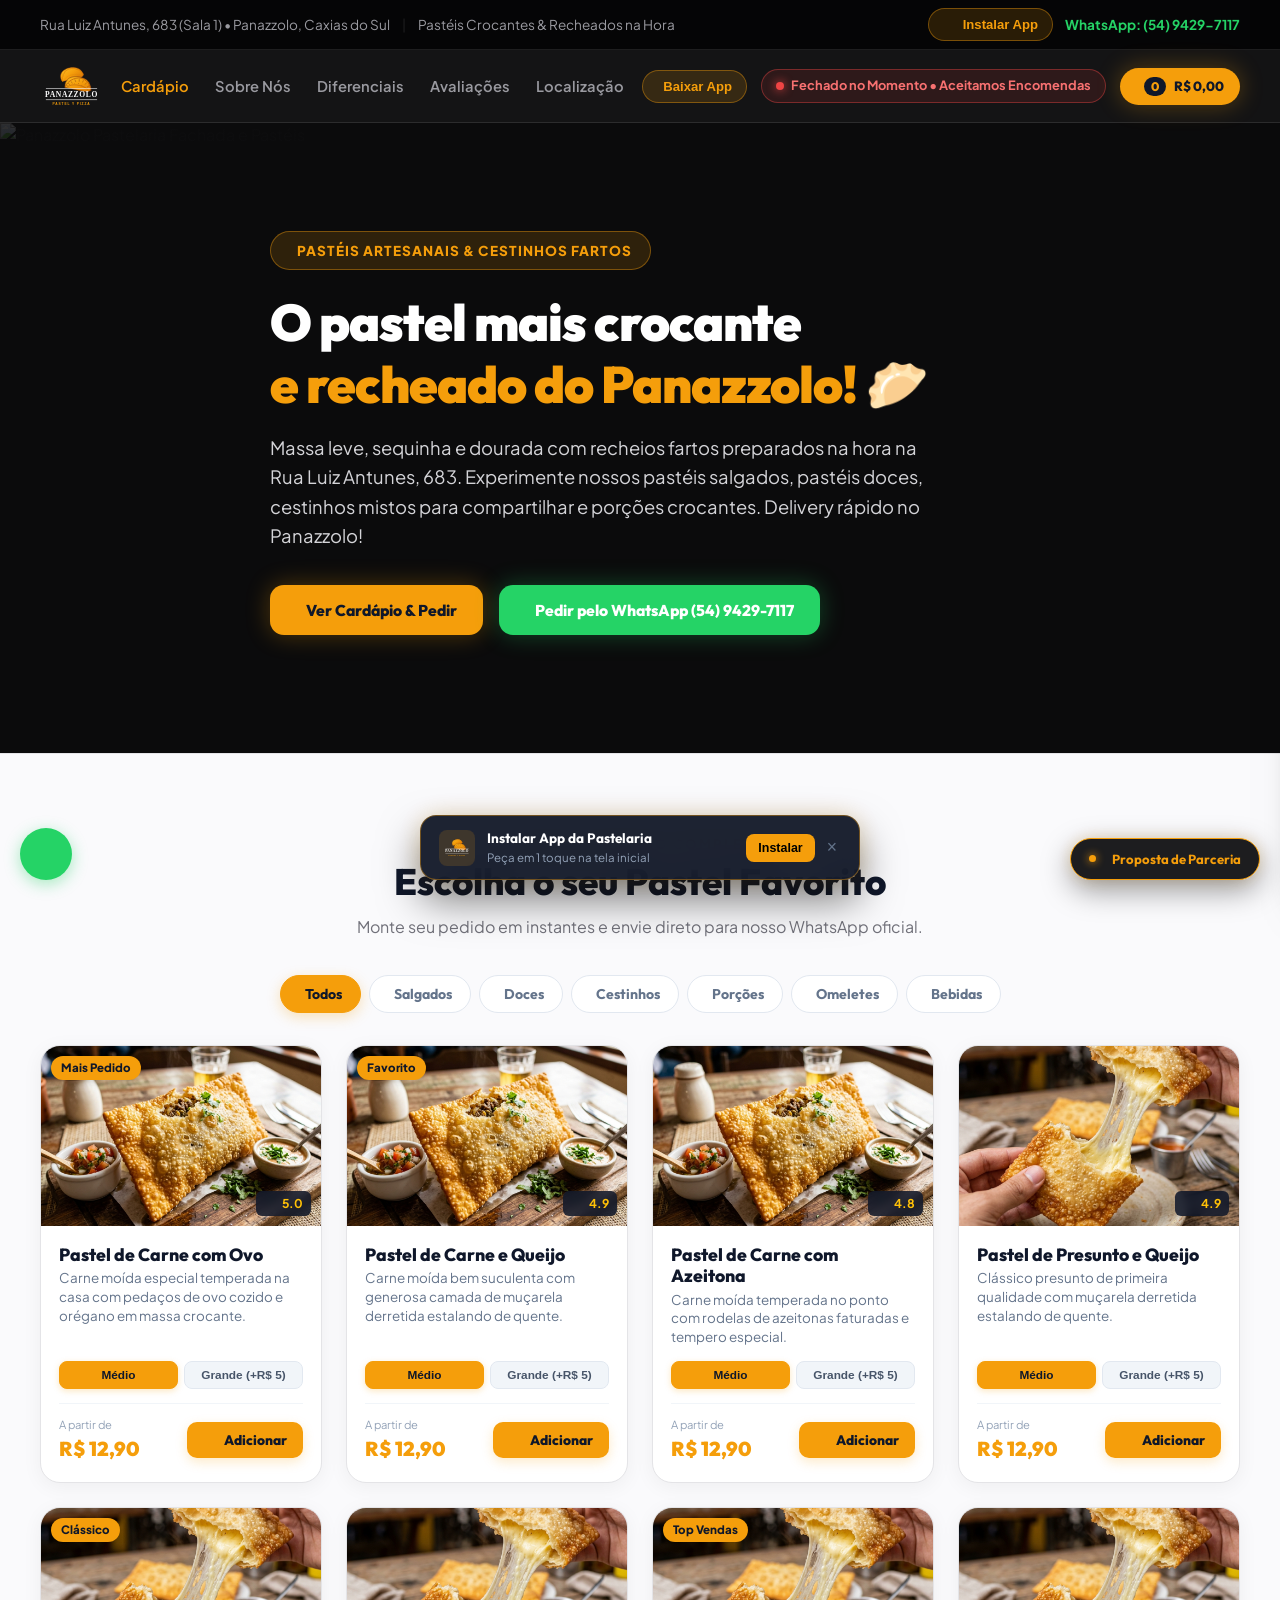
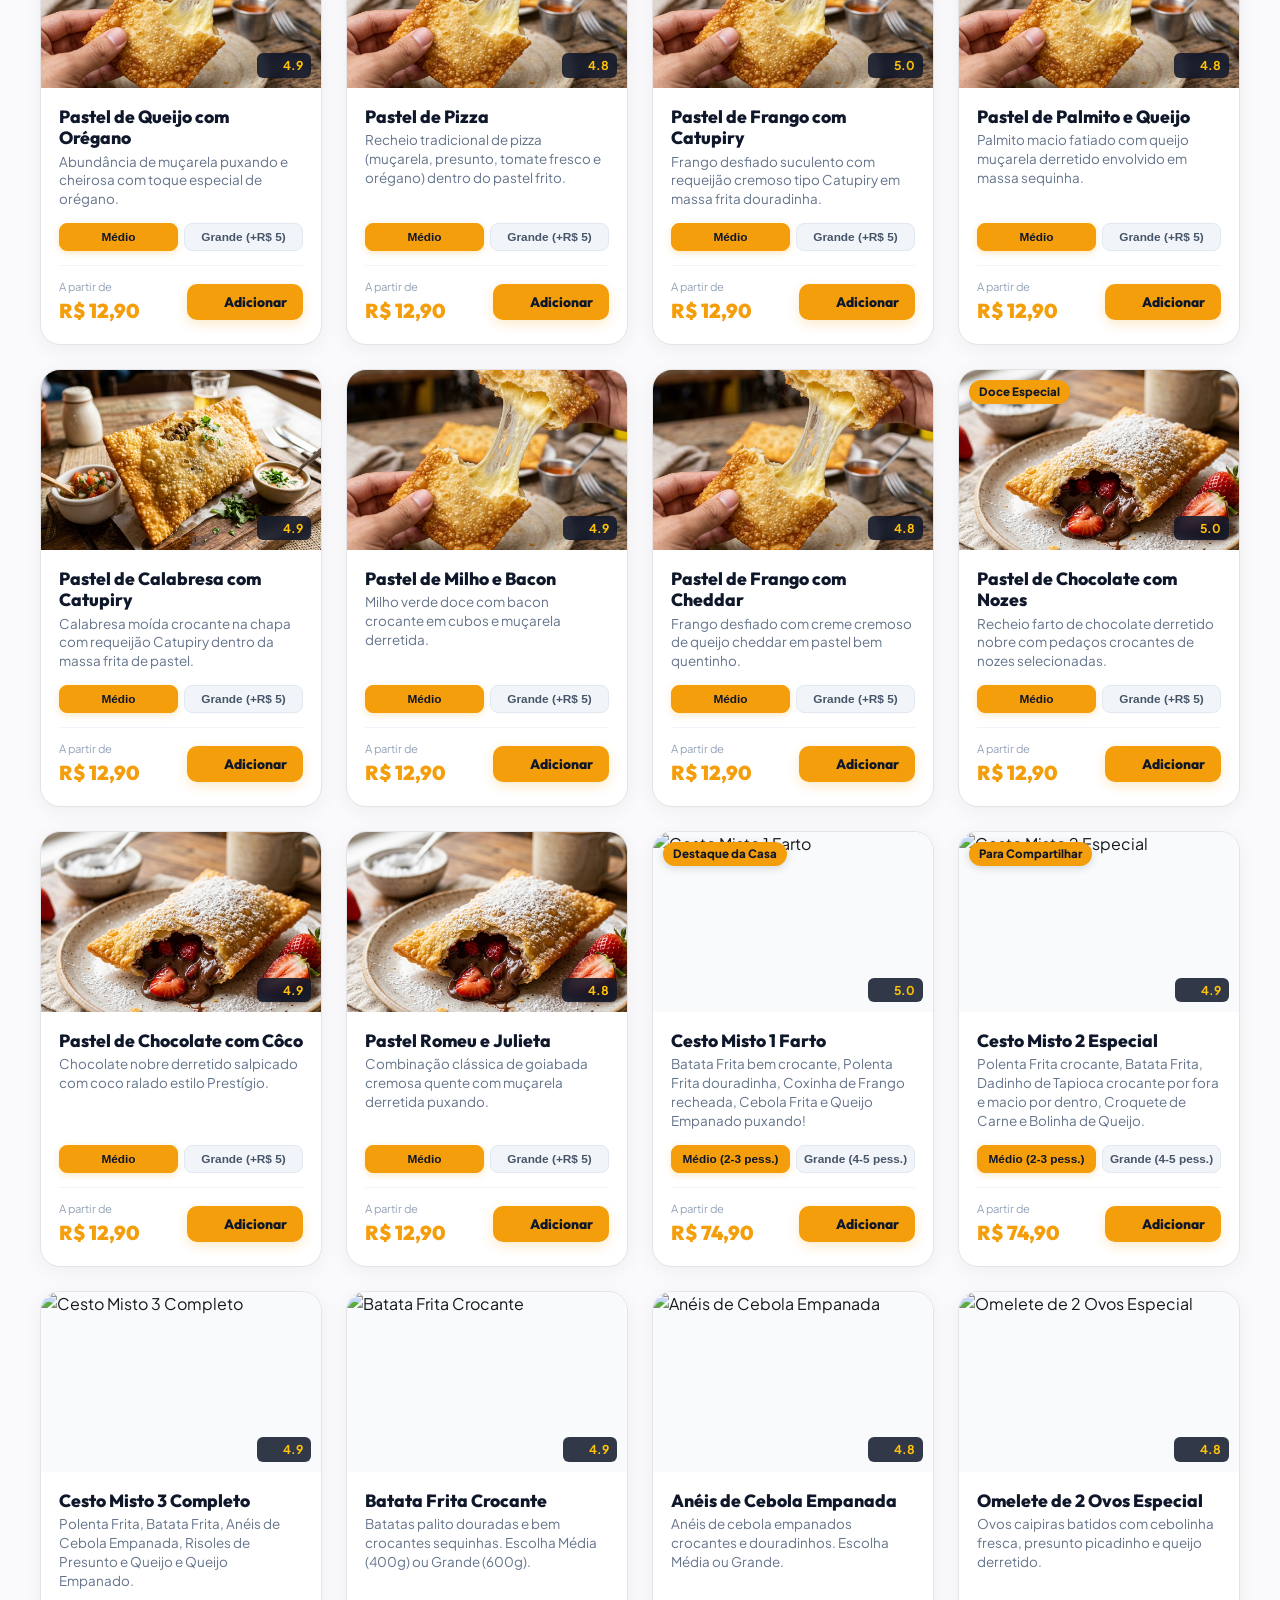
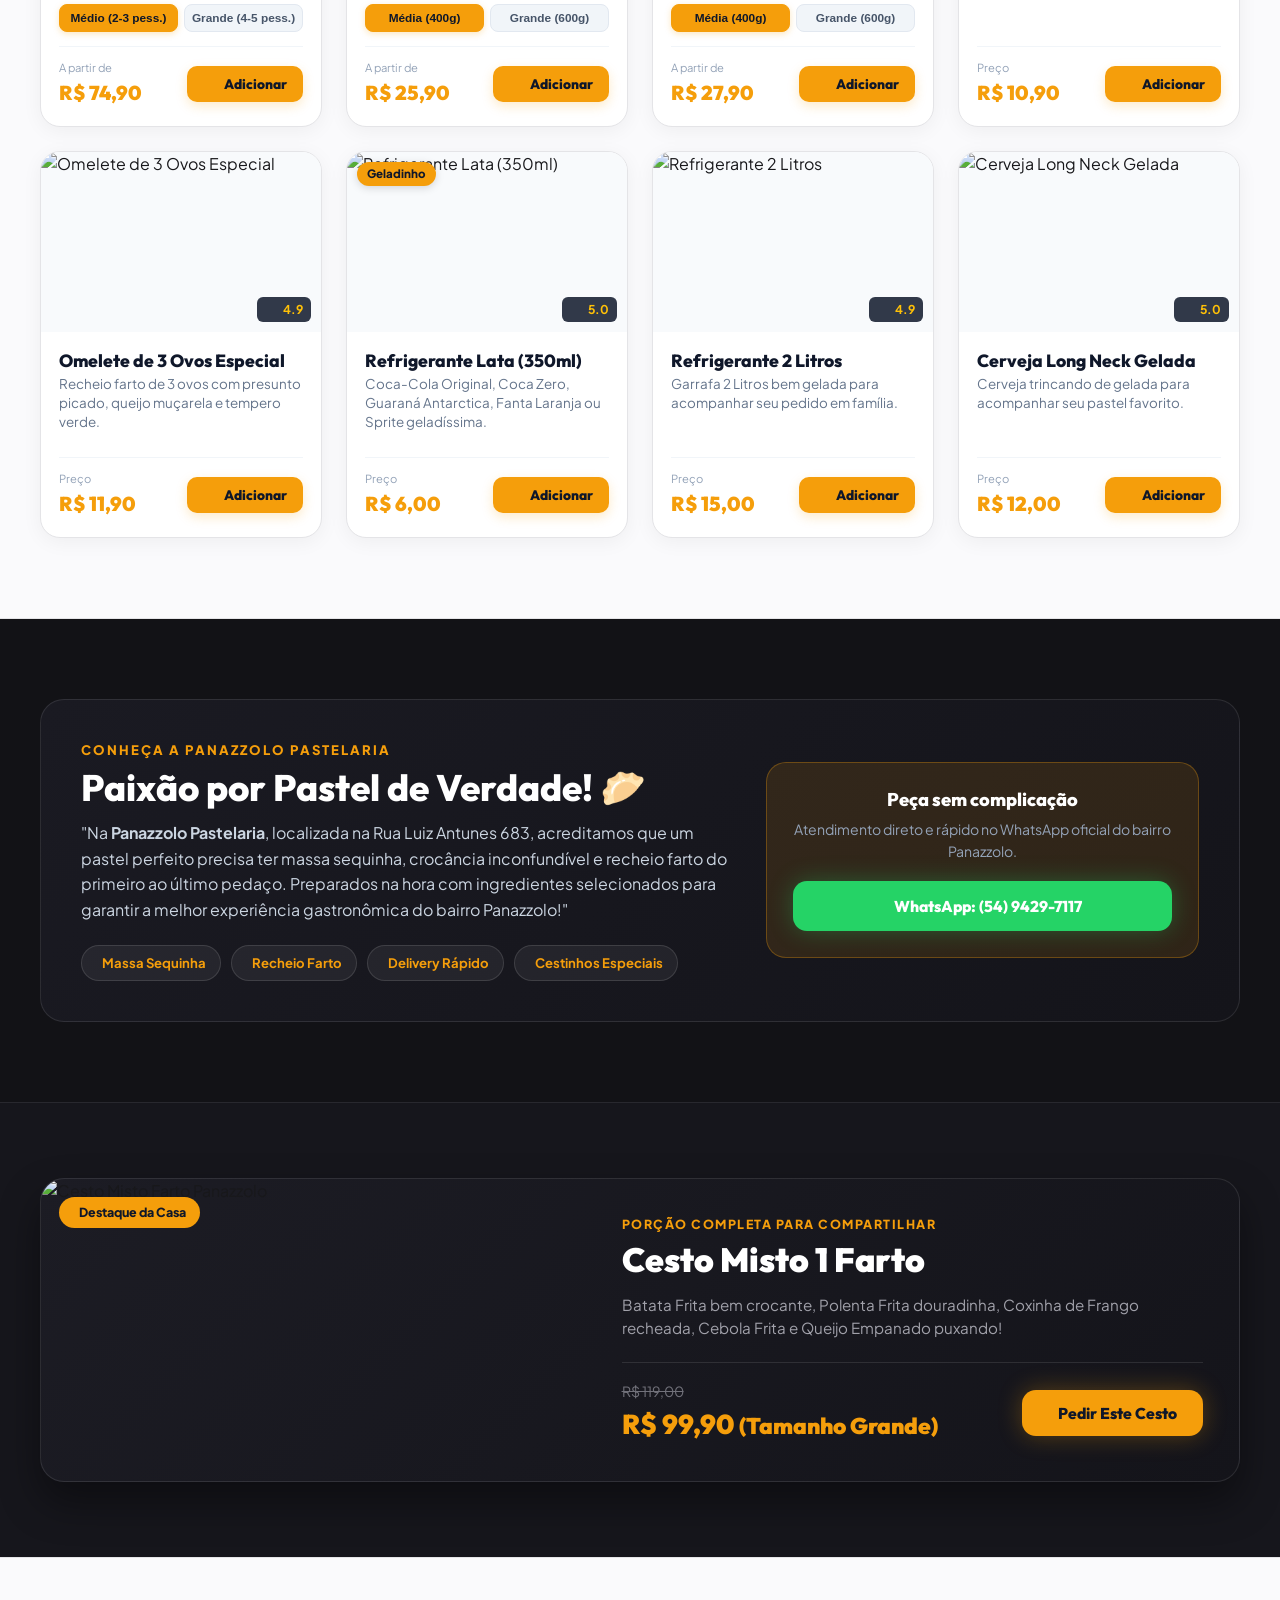
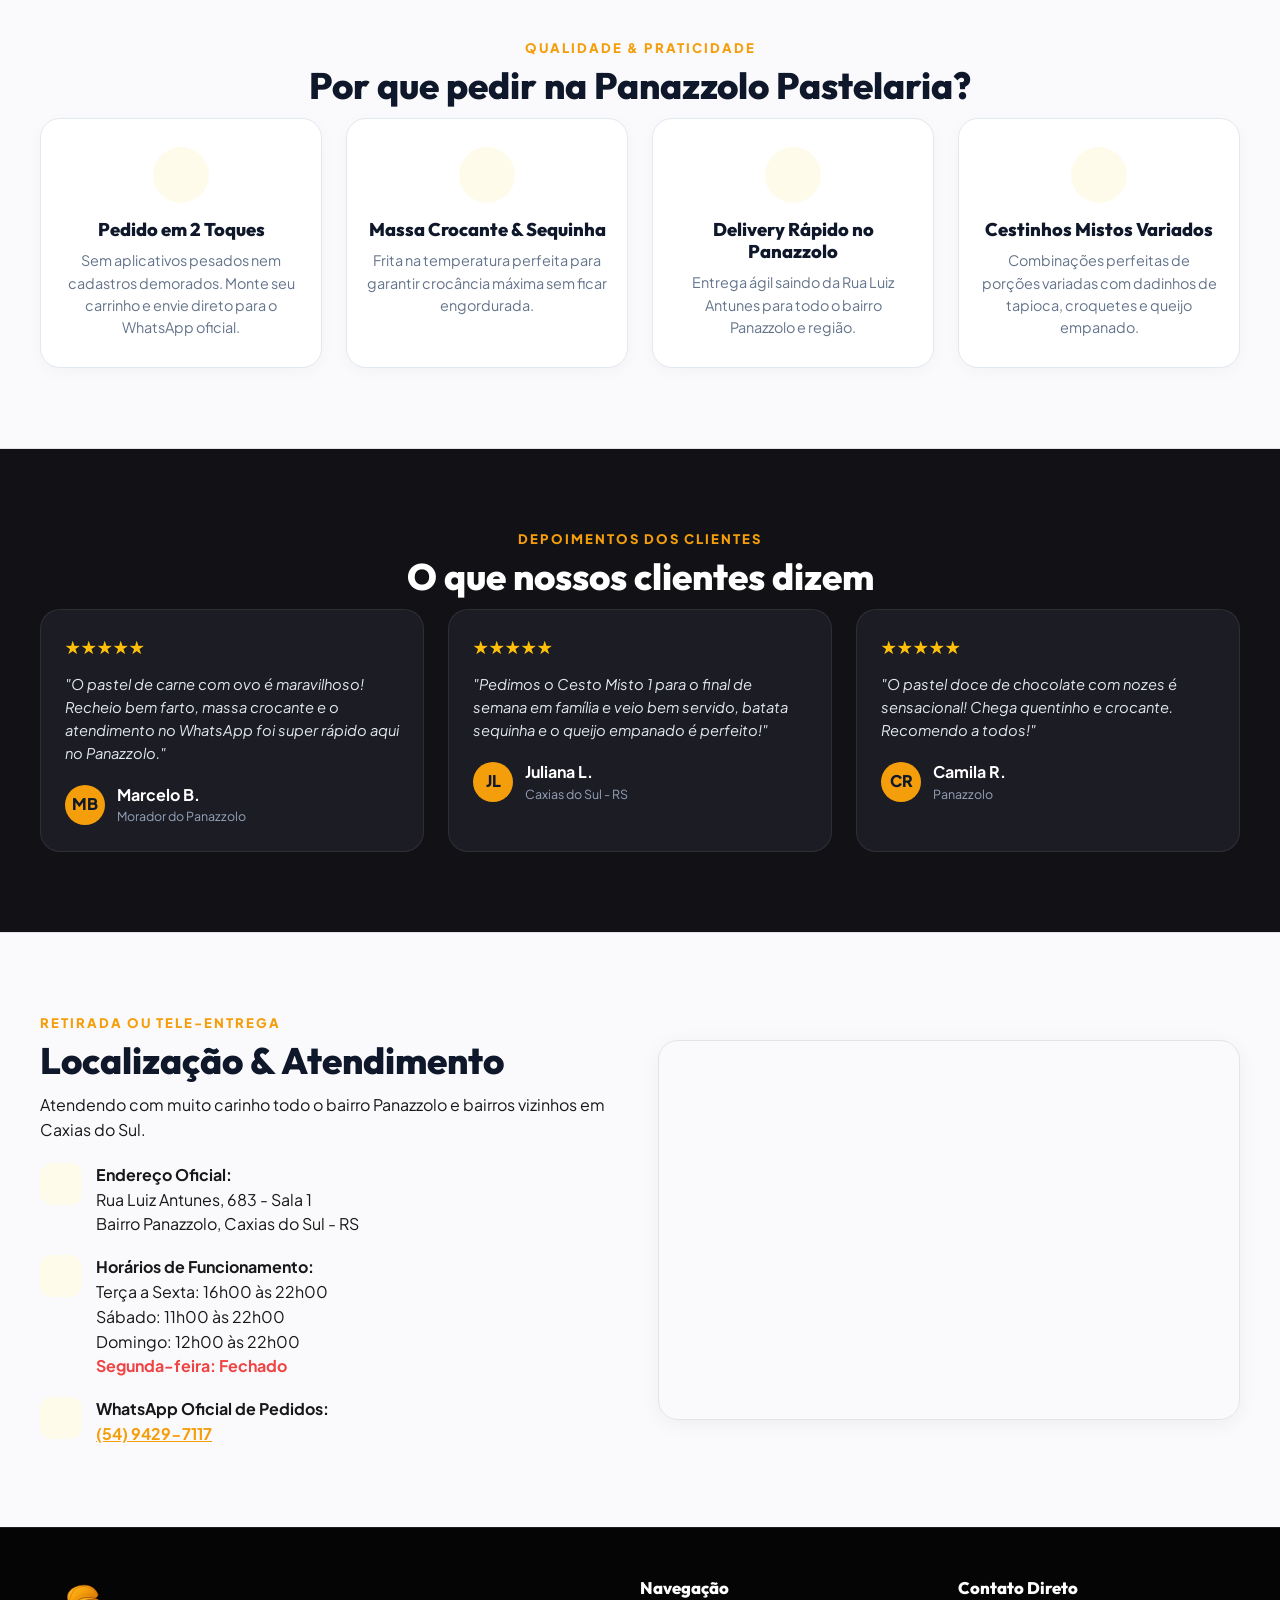
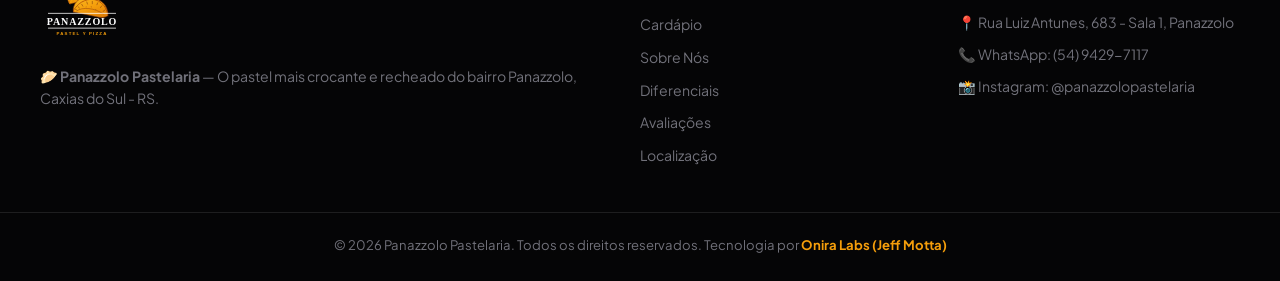
==== commit edd8e899: "feat(pastelaria-panazzolo): mobile app experience, clear cart button, official whatsapp and math adj" ====
--- a/index.html
+++ b/index.html
@@ -2,14 +2,14 @@
 <html lang="pt-BR">
 <head>
     <meta charset="UTF-8">
-    <meta name="viewport" content="width=device-width, initial-scale=1.0">
+    <meta name="viewport" content="width=device-width, initial-scale=1.0, maximum-scale=1.0, user-scalable=no">
     <title>Panazzolo Pastelaria | Os Melhores Pastéis do Panazzolo - Caxias do Sul</title>
     <meta name="description" content="🥟 Panazzolo Pastelaria — O pastel mais crocante e recheado de Caxias do Sul! Pastéis salgados, doces, cestinhos mistos, porções e omeletes na Rua Luiz Antunes, 683. Delivery rápido no Panazzolo!">
     <meta name="keywords" content="Pastelaria Caxias do Sul, Pastel Panazzolo, Panazzolo Pastelaria, Delivery Pastel Panazzolo, Cesto Misto Caxias do Sul, Rua Luiz Antunes 683">
 
     <!-- PWA Manifest & Icons -->
     <link rel="manifest" href="manifest.json">
-    <meta name="theme-color" content="#F59E0B">
+    <meta name="theme-color" content="#0B0B0C">
     <meta name="apple-mobile-web-app-capable" content="yes">
     <meta name="apple-mobile-web-app-status-bar-style" content="black-translucent">
     <meta name="apple-mobile-web-app-title" content="Panazzolo">
@@ -141,7 +141,7 @@
         }
     </style>
 
-    <link rel="stylesheet" href="style.css?v=20260814-v7">
+    <link rel="stylesheet" href="style.css?v=20260814-v8">
 </head>
 <body>
 
@@ -158,7 +158,7 @@
         </div>
     </div>
 
-    <!-- Top Announcement Bar -->
+    <!-- Top Announcement Bar (Desktop Only) -->
     <div class="top-bar">
         <div class="container top-bar-content">
             <div class="top-info">
@@ -171,21 +171,22 @@
                     <i data-lucide="download"></i>
                     <span>Instalar App</span>
                 </button>
-                <a href="https://wa.me/5554994297117" target="_blank" rel="noopener noreferrer" class="top-wa" aria-label="WhatsApp Panazzolo Pastelaria">
+                <a href="https://wa.me/555494297117" target="_blank" rel="noopener noreferrer" class="top-wa" aria-label="WhatsApp Panazzolo Pastelaria">
                     <i data-lucide="phone"></i>
-                    <span>WhatsApp: (54) 99429-7117</span>
+                    <span>WhatsApp: (54) 9429-7117</span>
                 </a>
             </div>
         </div>
     </div>
 
-    <!-- Header Navigation -->
+    <!-- Header Navigation (App Experience on Mobile) -->
     <header class="header">
         <div class="container header-container">
             <a href="#" class="logo" aria-label="Página Inicial da Panazzolo Pastelaria">
                 <img src="assets/logo.svg" alt="Panazzolo Pastel Y Pizza Logo" class="brand-logo-img">
             </a>
 
+            <!-- Desktop Only Navigation -->
             <nav class="nav-links">
                 <a href="#cardapio" class="nav-link active">Cardápio</a>
                 <a href="#sobre" class="nav-link">Sobre Nós</a>
@@ -195,7 +196,7 @@
             </nav>
 
             <div class="header-actions">
-                <button type="button" class="btn-install-header" onclick="window.triggerPWAInstall()" aria-label="Instalar App no Celular">
+                <button type="button" class="btn-install-header desktop-only" onclick="window.triggerPWAInstall()" aria-label="Instalar App no Celular">
                     <i data-lucide="smartphone"></i>
                     <span>Baixar App</span>
                 </button>
@@ -212,8 +213,8 @@
         </div>
     </header>
 
-    <!-- Hero Section -->
-    <section class="hero" id="home">
+    <!-- Hero Section (Desktop/Tablet Branding) -->
+    <section class="hero desktop-hero" id="home">
         <img src="assets/hero.png" alt="Panazzolo Pastelaria Fachada e Pastéis" class="hero-bg-img">
         <div class="hero-overlay"></div>
         <div class="container hero-content">
@@ -225,51 +226,53 @@
                 <span class="highlight">e recheado do Panazzolo! 🥟</span>
             </h1>
             <p class="hero-description">
-                Massa leve, sequinha e dourada com recheios fartos preparados na hora na Rua Luiz Antunes, 683. Experimente nossos pastéis salgados, pastéis doces, cestinhos mistos para compartilhar e porções crocantes. Delivery rápido direto no Panazzolo!
+                Massa leve, sequinha e dourada com recheios fartos preparados na hora na Rua Luiz Antunes, 683. Experimente nossos pastéis salgados, pastéis doces, cestinhos mistos para compartilhar e porções crocantes. Delivery rápido no Panazzolo!
             </p>
             <div class="hero-buttons">
                 <a href="#cardapio" class="btn btn-primary">
                     <i data-lucide="utensils"></i> Ver Cardápio & Pedir
                 </a>
-                <a href="https://wa.me/5554994297117?text=Ol%C3%A1!%20Gostaria%20de%20fazer%20um%20pedido%20na%20Panazzolo%20Pastelaria." target="_blank" rel="noopener noreferrer" class="btn btn-whatsapp">
-                    <i data-lucide="phone"></i> Pedir pelo WhatsApp (54) 99429-7117
+                <a href="https://wa.me/555494297117?text=Ol%C3%A1!%20Gostaria%20de%20fazer%20um%20pedido%20na%20Panazzolo%20Pastelaria." target="_blank" rel="noopener noreferrer" class="btn btn-whatsapp">
+                    <i data-lucide="phone"></i> Pedir pelo WhatsApp (54) 9429-7117
                 </a>
             </div>
         </div>
     </section>
 
-    <!-- Menu Section (LIGHT CONTAINER) -->
+    <!-- Menu Section (LIGHT CONTAINER - APP-LIKE SWIPEABLE TABS ON MOBILE) -->
     <section class="section menu-section" id="cardapio">
         <div class="container">
             <div class="section-header text-center">
                 <span class="subtitle">NOSSO CARDÁPIO COMPLETO</span>
                 <h2 class="title">Escolha o seu Pastel Favorito</h2>
-                <p class="section-desc">Monte seu pedido online em instantes e envie direto para nosso WhatsApp oficial.</p>
-            </div>
-
-            <!-- Category Filters -->
-            <div class="category-filters">
-                <button class="filter-btn active" data-category="todos">
-                    <i data-lucide="grid"></i> Todos os Itens
-                </button>
-                <button class="filter-btn" data-category="salgados">
-                    <i data-lucide="utensils"></i> Pastéis Salgados
-                </button>
-                <button class="filter-btn" data-category="doces">
-                    <i data-lucide="cookie"></i> Pastéis Doces
-                </button>
-                <button class="filter-btn" data-category="cestinhos">
-                    <i data-lucide="gift"></i> Cestinhos Mistos
-                </button>
-                <button class="filter-btn" data-category="porcoes">
-                    <i data-lucide="flame"></i> Porções
-                </button>
-                <button class="filter-btn" data-category="omeletes">
-                    <i data-lucide="egg"></i> Omeletes
-                </button>
-                <button class="filter-btn" data-category="bebidas">
-                    <i data-lucide="coffee"></i> Bebidas
-                </button>
+                <p class="section-desc">Monte seu pedido em instantes e envie direto para nosso WhatsApp oficial.</p>
+            </div>
+
+            <!-- Category Filters (Horizontal Swipeable Tabs on Mobile) -->
+            <div class="category-filters-container">
+                <div class="category-filters" id="category-filters">
+                    <button type="button" class="filter-btn active" data-category="todos">
+                        <i data-lucide="grid"></i> Todos
+                    </button>
+                    <button type="button" class="filter-btn" data-category="salgados">
+                        <i data-lucide="utensils"></i> Salgados
+                    </button>
+                    <button type="button" class="filter-btn" data-category="doces">
+                        <i data-lucide="cookie"></i> Doces
+                    </button>
+                    <button type="button" class="filter-btn" data-category="cestinhos">
+                        <i data-lucide="gift"></i> Cestinhos
+                    </button>
+                    <button type="button" class="filter-btn" data-category="porcoes">
+                        <i data-lucide="flame"></i> Porções
+                    </button>
+                    <button type="button" class="filter-btn" data-category="omeletes">
+                        <i data-lucide="egg"></i> Omeletes
+                    </button>
+                    <button type="button" class="filter-btn" data-category="bebidas">
+                        <i data-lucide="coffee"></i> Bebidas
+                    </button>
+                </div>
             </div>
 
             <!-- Menu Grid -->
@@ -300,8 +303,8 @@
                     <div class="about-contact-box">
                         <h3><i data-lucide="sparkles"></i> Peça sem complicação</h3>
                         <p>Atendimento direto e rápido no WhatsApp oficial do bairro Panazzolo.</p>
-                        <a href="https://wa.me/5554994297117?text=Ol%C3%A1!%20Gostaria%20de%20fazer%20um%20pedido%20na%20Panazzolo%20Pastelaria." target="_blank" rel="noopener noreferrer" class="btn btn-whatsapp btn-block">
-                            <i data-lucide="phone"></i> WhatsApp: (54) 99429-7117
+                        <a href="https://wa.me/555494297117?text=Ol%C3%A1!%20Gostaria%20de%20fazer%20um%20pedido%20na%20Panazzolo%20Pastelaria." target="_blank" rel="noopener noreferrer" class="btn btn-whatsapp btn-block">
+                            <i data-lucide="phone"></i> WhatsApp: (54) 9429-7117
                         </a>
                     </div>
                 </div>
@@ -440,7 +443,7 @@
                             <div class="info-icon"><i data-lucide="phone"></i></div>
                             <div>
                                 <strong>WhatsApp Oficial de Pedidos:</strong>
-                                <p><a href="https://wa.me/5554994297117" target="_blank" rel="noopener noreferrer" style="color:var(--primary); font-weight:700;">(54) 99429-7117</a></p>
+                                <p><a href="https://wa.me/555494297117" target="_blank" rel="noopener noreferrer" style="color:var(--primary); font-weight:700;">(54) 9429-7117</a></p>
                             </div>
                         </div>
                     </div>
@@ -484,7 +487,7 @@
             <div class="footer-col">
                 <h4>Contato Direto</h4>
                 <p>📍 Rua Luiz Antunes, 683 - Sala 1, Panazzolo</p>
-                <p>📞 WhatsApp: (54) 99429-7117</p>
+                <p>📞 WhatsApp: (54) 9429-7117</p>
                 <p>📸 Instagram: @panazzolopastelaria</p>
             </div>
         </div>
@@ -510,9 +513,15 @@
         
         <!-- Single Unified Scrollable Body -->
         <div class="cart-body">
-            <!-- Cart Items Section -->
+            <!-- Cart Items Section with Clean "Limpar Carrinho" Button -->
             <div class="cart-section">
-                <div class="cart-section-title">ITENS DO PEDIDO</div>
+                <div class="cart-section-header">
+                    <span class="cart-section-title">ITENS DO PEDIDO</span>
+                    <button type="button" class="btn-clear-cart" id="btn-clear-cart" onclick="window.clearCart()" aria-label="Esvaziar Carrinho">
+                        <i data-lucide="trash-2" style="width:13px; height:13px;"></i>
+                        <span>Limpar</span>
+                    </button>
+                </div>
                 <div id="cart-items-container" class="cart-items-container">
                     <!-- JS populated -->
                 </div>
@@ -565,7 +574,7 @@
                         <span>Pix Copia e Cola &amp; QR Code (Valor Travado)</span>
                     </div>
                     <div class="pix-qr-container">
-                        <img id="pix-qr-img" src="https://api.qrserver.com/v1/create-qr-code/?size=160x160&amp;data=54994297117" alt="Pix QR Code Panazzolo" class="pix-qr-code">
+                        <img id="pix-qr-img" src="https://api.qrserver.com/v1/create-qr-code/?size=160x160&amp;data=5494297117" alt="Pix QR Code Panazzolo" class="pix-qr-code">
                         <div class="pix-qr-info">
                             <p class="pix-lock-desc">
                                 Valor exato: <strong id="pix-locked-amount" style="color:#FFF;">R$ 0,00</strong>.<br>
@@ -628,17 +637,17 @@
             </div>
         </div>
         <div class="pwa-install-actions">
-            <button id="btn-pwa-install" class="btn-pwa-action" onclick="window.triggerPWAInstall()">Instalar</button>
+            <button id="btn-pwa-action" class="btn-pwa-action" onclick="window.triggerPWAInstall()">Instalar</button>
             <button class="btn-pwa-close" onclick="window.dismissPWA()" aria-label="Fechar banner de instalação">&times;</button>
         </div>
     </div>
 
     <!-- Floating WhatsApp Customer Service Button -->
-    <a href="https://wa.me/5554994297117?text=Ol%C3%A1!%20Gostaria%20de%20atendimento%20na%20Panazzolo%20Pastelaria." target="_blank" rel="noopener noreferrer" class="whatsapp-float" aria-label="Falar com atendimento no WhatsApp">
+    <a href="https://wa.me/555494297117?text=Ol%C3%A1!%20Gostaria%20de%20atendimento%20na%20Panazzolo%20Pastelaria." target="_blank" rel="noopener noreferrer" class="whatsapp-float" aria-label="Falar com atendimento no WhatsApp">
         <i data-lucide="message-circle" aria-hidden="true"></i>
     </a>
 
-    <script src="app.js?v=20260814-v7"></script>
+    <script src="app.js?v=20260814-v8"></script>
     <script>
         // PWA Splash Screen Handler
         window.addEventListener('DOMContentLoaded', () => {
--- a/style.css
+++ b/style.css
@@ -5,7 +5,7 @@
 
 :root {
     --bg-dark: #0B0B0C;
-    --bg-header: rgba(11, 11, 12, 0.95);
+    --bg-header: rgba(11, 11, 12, 0.96);
     
     --bg-page: #FAFAFC;
     --bg-card: #FFFFFF;
@@ -36,7 +36,7 @@
 
     --radius-sm: 8px;
     --radius-md: 14px;
-    --radius-lg: 24px;
+    --radius-lg: 20px;
     --radius-full: 9999px;
 
     --shadow-card: 0 4px 20px rgba(0, 0, 0, 0.05);
@@ -48,6 +48,7 @@
     margin: 0;
     padding: 0;
     box-sizing: border-box;
+    -webkit-tap-highlight-color: transparent;
 }
 
 html {
@@ -59,7 +60,7 @@
     background-color: var(--bg-page);
     color: var(--text-main);
     font-family: var(--font-body);
-    line-height: 1.6;
+    line-height: 1.55;
     overflow-x: hidden;
 }
 
@@ -73,14 +74,14 @@
 /* Typography Helpers */
 h1, h2, h3, h4, .brand-name {
     font-family: var(--font-heading);
-    font-weight: 700;
+    font-weight: 800;
     line-height: 1.2;
 }
 
 .text-center { text-align: center; }
 .highlight { color: var(--primary); }
 
-/* Top Announcement Bar - DARK */
+/* Top Announcement Bar - DESKTOP */
 .top-bar {
     background: #050506;
     border-bottom: 1px solid var(--border-dark);
@@ -132,7 +133,7 @@
     background: var(--bg-header);
     backdrop-filter: blur(12px);
     border-bottom: 1px solid var(--border-dark);
-    padding: 14px 0;
+    padding: 12px 0;
 }
 
 .header-container {
@@ -150,18 +151,18 @@
 }
 
 .brand-logo-img {
-    height: 54px;
+    height: 48px;
     width: auto;
     object-fit: contain;
     transition: transform 0.25s ease;
 }
 
 .brand-logo-img:hover {
-    transform: scale(1.05);
+    transform: scale(1.04);
 }
 
 .brand-logo-footer {
-    height: 70px;
+    height: 64px;
     width: auto;
     object-fit: contain;
     margin-bottom: 14px;
@@ -169,14 +170,14 @@
 
 .nav-links {
     display: flex;
-    gap: 28px;
+    gap: 26px;
 }
 
 .nav-link {
     color: #9A9AA0;
     text-decoration: none;
     font-weight: 600;
-    font-size: 0.95rem;
+    font-size: 0.92rem;
     transition: all 0.2s;
 }
 
@@ -187,20 +188,21 @@
 .header-actions {
     display: flex;
     align-items: center;
-    gap: 16px;
+    gap: 14px;
 }
 
 .status-badge {
     display: flex;
     align-items: center;
-    gap: 8px;
+    gap: 7px;
     padding: 6px 14px;
     border-radius: var(--radius-full);
     font-size: 0.8rem;
-    font-weight: 600;
+    font-weight: 700;
     background: rgba(255, 255, 255, 0.05);
     border: 1px solid var(--border-dark);
     color: #D4D4D8;
+    user-select: none;
 }
 
 .status-dot {
@@ -212,7 +214,7 @@
 
 .status-badge.open {
     border-color: rgba(16, 185, 129, 0.4);
-    background: rgba(16, 185, 129, 0.1);
+    background: rgba(16, 185, 129, 0.12);
     color: #34D399;
 }
 
@@ -223,7 +225,7 @@
 
 .status-badge.closed {
     border-color: rgba(239, 68, 68, 0.4);
-    background: rgba(239, 68, 68, 0.1);
+    background: rgba(239, 68, 68, 0.12);
     color: #F87171;
 }
 
@@ -235,8 +237,8 @@
 .cart-toggle-btn {
     display: flex;
     align-items: center;
-    gap: 10px;
-    padding: 10px 18px;
+    gap: 8px;
+    padding: 9px 16px;
     background: var(--primary);
     color: #0F172A;
     border: none;
@@ -246,6 +248,7 @@
     cursor: pointer;
     transition: all 0.2s;
     box-shadow: var(--shadow-glow);
+    white-space: nowrap;
 }
 
 .cart-toggle-btn:hover {
@@ -256,18 +259,18 @@
 .cart-count {
     background: #0F172A;
     color: var(--primary);
-    padding: 2px 8px;
+    padding: 2px 7px;
     border-radius: var(--radius-full);
-    font-size: 0.8rem;
-}
-
-/* Hero Section - DARK WITH VISIBLE STORE PRESENCE */
+    font-size: 0.78rem;
+}
+
+/* Hero Section - DESKTOP */
 .hero {
     position: relative;
-    padding: 110px 0 100px 0;
-    display: flex;
-    align-items: center;
-    min-height: 75vh;
+    padding: 100px 0 90px 0;
+    display: flex;
+    align-items: center;
+    min-height: 70vh;
     background: #0B0B0C;
     overflow: hidden;
 }
@@ -280,13 +283,13 @@
     height: 100%;
     object-fit: cover;
     z-index: 1;
-    opacity: 0.55;
+    opacity: 0.5;
 }
 
 .hero-overlay {
     position: absolute;
     inset: 0;
-    background: linear-gradient(180deg, rgba(11,11,12,0.68) 0%, rgba(11,11,12,0.92) 100%);
+    background: linear-gradient(180deg, rgba(11,11,12,0.7) 0%, rgba(11,11,12,0.92) 100%);
     z-index: 2;
     pointer-events: none;
 }
@@ -309,13 +312,13 @@
     font-size: 0.85rem;
     font-weight: 800;
     letter-spacing: 1px;
-    margin-bottom: 24px;
+    margin-bottom: 22px;
 }
 
 .hero-title {
-    font-size: 3.4rem;
+    font-size: 3.2rem;
     font-weight: 900;
-    margin-bottom: 20px;
+    margin-bottom: 18px;
     letter-spacing: -1px;
     color: #FFFFFF;
 }
@@ -323,7 +326,7 @@
 .hero-description {
     font-size: 1.15rem;
     color: #D4D4D8;
-    margin-bottom: 36px;
+    margin-bottom: 34px;
     max-width: 660px;
     line-height: 1.6;
 }
@@ -340,11 +343,11 @@
     align-items: center;
     justify-content: center;
     gap: 10px;
-    padding: 14px 28px;
+    padding: 13px 26px;
     border-radius: var(--radius-md);
     font-family: var(--font-heading);
     font-weight: 800;
-    font-size: 1rem;
+    font-size: 0.98rem;
     text-decoration: none;
     cursor: pointer;
     transition: all 0.2s ease;
@@ -376,30 +379,30 @@
 .btn-block { width: 100%; }
 
 /* Sections Rhythm */
-.section { padding: 85px 0; }
+.section { padding: 80px 0; }
 
 .subtitle {
     color: var(--primary);
-    font-size: 0.85rem;
+    font-size: 0.82rem;
     font-weight: 800;
     letter-spacing: 2px;
     text-transform: uppercase;
     display: block;
-    margin-bottom: 8px;
+    margin-bottom: 6px;
 }
 
 .title {
-    font-size: 2.4rem;
-    font-weight: 800;
-    margin-bottom: 12px;
+    font-size: 2.3rem;
+    font-weight: 800;
+    margin-bottom: 10px;
     color: #0F172A;
 }
 
 .section-desc {
     color: var(--text-muted);
-    font-size: 1.05rem;
-    max-width: 600px;
-    margin: 0 auto 40px auto;
+    font-size: 1rem;
+    max-width: 580px;
+    margin: 0 auto 36px auto;
 }
 
 /* 1. MENU SECTION (LIGHT CONTAINER) */
@@ -409,28 +412,35 @@
     border-bottom: 1px solid var(--border);
 }
 
+/* Category Filter Tabs (Swipeable Carousel) */
+.category-filters-container {
+    width: 100%;
+    margin-bottom: 32px;
+}
+
 .category-filters {
     display: flex;
     justify-content: center;
-    gap: 10px;
-    margin-bottom: 40px;
+    gap: 8px;
     flex-wrap: wrap;
 }
 
 .filter-btn {
     display: inline-flex;
     align-items: center;
-    gap: 8px;
-    padding: 10px 20px;
+    gap: 6px;
+    padding: 9px 18px;
     background: #FFFFFF;
     border: 1px solid #E2E8F0;
     border-radius: var(--radius-full);
     color: #64748B;
     font-family: var(--font-heading);
     font-weight: 700;
-    font-size: 0.9rem;
+    font-size: 0.88rem;
     cursor: pointer;
     transition: all 0.2s ease;
+    white-space: nowrap;
+    user-select: none;
 }
 
 .filter-btn:hover {
@@ -442,13 +452,13 @@
     background: var(--primary);
     border-color: var(--primary);
     color: #0F172A;
-    box-shadow: 0 4px 16px rgba(245, 158, 11, 0.3);
+    box-shadow: 0 4px 14px rgba(245, 158, 11, 0.28);
 }
 
 .menu-grid {
     display: grid;
-    grid-template-columns: repeat(auto-fill, minmax(290px, 1fr));
-    gap: 28px;
+    grid-template-columns: repeat(auto-fill, minmax(280px, 1fr));
+    gap: 24px;
 }
 
 .menu-card {
@@ -463,14 +473,14 @@
 }
 
 .menu-card:hover {
-    transform: translateY(-5px);
-    box-shadow: 0 12px 30px rgba(0, 0, 0, 0.08);
-    border-color: rgba(245, 158, 11, 0.3);
+    transform: translateY(-4px);
+    box-shadow: 0 10px 25px rgba(0, 0, 0, 0.08);
+    border-color: rgba(245, 158, 11, 0.35);
 }
 
 .card-img-box {
     position: relative;
-    height: 190px;
+    height: 180px;
     background: #F8FAFC;
     overflow: hidden;
 }
@@ -483,32 +493,32 @@
 }
 
 .menu-card:hover .card-img {
-    transform: scale(1.06);
+    transform: scale(1.05);
 }
 
 .card-badge {
     position: absolute;
-    top: 12px;
-    left: 12px;
+    top: 10px;
+    left: 10px;
     background: var(--primary);
     color: #0F172A;
-    font-size: 0.75rem;
-    font-weight: 800;
-    padding: 4px 12px;
+    font-size: 0.72rem;
+    font-weight: 800;
+    padding: 3px 10px;
     border-radius: var(--radius-full);
     box-shadow: 0 2px 8px rgba(0,0,0,0.15);
 }
 
 .card-rating {
     position: absolute;
-    bottom: 12px;
-    right: 12px;
+    bottom: 10px;
+    right: 10px;
     background: rgba(15, 23, 42, 0.85);
     backdrop-filter: blur(4px);
     color: #FFC107;
-    font-size: 0.78rem;
+    font-size: 0.76rem;
     font-weight: 700;
-    padding: 4px 8px;
+    padding: 3px 8px;
     border-radius: 6px;
     display: flex;
     align-items: center;
@@ -516,31 +526,31 @@
 }
 
 .card-body {
-    padding: 20px;
+    padding: 18px;
     display: flex;
     flex-direction: column;
     flex: 1;
 }
 
 .card-title {
-    font-size: 1.15rem;
+    font-size: 1.1rem;
     font-weight: 800;
     color: #0F172A;
-    margin-bottom: 6px;
+    margin-bottom: 4px;
 }
 
 .card-desc {
-    font-size: 0.86rem;
+    font-size: 0.84rem;
     color: #64748B;
-    line-height: 1.45;
-    margin-bottom: 16px;
+    line-height: 1.4;
+    margin-bottom: 14px;
     flex: 1;
 }
 
 .size-selector {
     display: flex;
     gap: 6px;
-    margin-bottom: 16px;
+    margin-bottom: 14px;
 }
 
 .size-btn {
@@ -550,11 +560,12 @@
     border: 1px solid #E2E8F0;
     border-radius: 8px;
     color: #475569;
-    font-size: 0.76rem;
+    font-size: 0.74rem;
     font-weight: 700;
     cursor: pointer;
     text-align: center;
     transition: all 0.2s;
+    user-select: none;
 }
 
 .size-btn:hover {
@@ -566,14 +577,14 @@
     background: var(--primary);
     border-color: var(--primary);
     color: #0F172A;
-    box-shadow: 0 2px 8px rgba(245, 158, 11, 0.25);
+    box-shadow: 0 2px 6px rgba(245, 158, 11, 0.25);
 }
 
 .card-bottom {
     display: flex;
     align-items: center;
     justify-content: space-between;
-    padding-top: 14px;
+    padding-top: 12px;
     border-top: 1px solid #F1F5F9;
 }
 
@@ -583,12 +594,12 @@
 }
 
 .price-label {
-    font-size: 0.72rem;
+    font-size: 0.7rem;
     color: #94A3B8;
 }
 
 .price-value {
-    font-size: 1.3rem;
+    font-size: 1.25rem;
     font-weight: 900;
     color: var(--primary);
     font-family: var(--font-heading);
@@ -597,18 +608,18 @@
 .btn-add-item {
     display: inline-flex;
     align-items: center;
-    gap: 6px;
-    padding: 10px 18px;
+    gap: 5px;
+    padding: 9px 16px;
     background: var(--primary);
     color: #0F172A;
     border: none;
     border-radius: 10px;
     font-family: var(--font-heading);
     font-weight: 800;
-    font-size: 0.88rem;
+    font-size: 0.86rem;
     cursor: pointer;
     transition: all 0.2s;
-    box-shadow: 0 4px 12px rgba(245, 158, 11, 0.25);
+    box-shadow: 0 4px 12px rgba(245, 158, 11, 0.22);
 }
 
 .btn-add-item:hover {
@@ -621,20 +632,20 @@
 .about-section {
     background: #121216;
     color: #FFFFFF;
-    padding: 85px 0;
+    padding: 80px 0;
 }
 
 .about-card {
     background: linear-gradient(135deg, #1A1A22 0%, #14141A 100%);
     border: 1px solid rgba(255, 255, 255, 0.1);
     border-radius: 24px;
-    padding: 44px;
+    padding: 40px;
 }
 
 .about-grid {
     display: grid;
     grid-template-columns: 1.2fr 0.8fr;
-    gap: 40px;
+    gap: 36px;
     align-items: center;
 }
 
@@ -642,14 +653,14 @@
 
 .about-bio-quote {
     color: #CBD5E1;
-    font-size: 1.05rem;
-    line-height: 1.65;
-    margin-bottom: 24px;
+    font-size: 1rem;
+    line-height: 1.6;
+    margin-bottom: 22px;
 }
 
 .about-tags {
     display: flex;
-    gap: 12px;
+    gap: 10px;
     flex-wrap: wrap;
 }
 
@@ -657,12 +668,12 @@
     display: inline-flex;
     align-items: center;
     gap: 6px;
-    padding: 8px 16px;
+    padding: 7px 14px;
     background: rgba(255, 255, 255, 0.06);
     border: 1px solid rgba(255, 255, 255, 0.12);
     border-radius: 9999px;
     color: var(--primary);
-    font-size: 0.85rem;
+    font-size: 0.82rem;
     font-weight: 700;
 }
 
@@ -670,17 +681,17 @@
     background: rgba(245, 158, 11, 0.12);
     border: 1px solid rgba(245, 158, 11, 0.3);
     border-radius: 20px;
-    padding: 28px;
+    padding: 26px;
     text-align: center;
 }
 
-.about-contact-box h3 { color: #FFFFFF; margin-bottom: 8px; font-size: 1.2rem; }
-.about-contact-box p { color: #94A3B8; font-size: 0.9rem; margin-bottom: 20px; }
+.about-contact-box h3 { color: #FFFFFF; margin-bottom: 8px; font-size: 1.15rem; }
+.about-contact-box p { color: #94A3B8; font-size: 0.88rem; margin-bottom: 18px; }
 
 /* 3. SPECIAL OFFER SECTION (DARK CONTAINER) */
 .special-offer-section {
     background: #16161C;
-    padding: 80px 0;
+    padding: 75px 0;
     border-top: 1px solid rgba(255, 255, 255, 0.08);
 }
 
@@ -697,7 +708,7 @@
 .special-offer-img-box {
     position: relative;
     height: 100%;
-    min-height: 320px;
+    min-height: 300px;
 }
 
 .special-offer-img {
@@ -708,13 +719,13 @@
 
 .special-badge {
     position: absolute;
-    top: 20px;
-    left: 20px;
+    top: 18px;
+    left: 18px;
     background: var(--primary);
     color: #0F172A;
     padding: 6px 14px;
     border-radius: 9999px;
-    font-size: 0.8rem;
+    font-size: 0.78rem;
     font-weight: 800;
     display: flex;
     align-items: center;
@@ -722,47 +733,47 @@
 }
 
 .special-offer-content {
-    padding: 40px;
+    padding: 36px;
     display: flex;
     flex-direction: column;
     justify-content: center;
 }
 
 .subtitle-gold {
-    font-size: 0.8rem;
+    font-size: 0.78rem;
     font-weight: 800;
     color: var(--primary);
     letter-spacing: 1.5px;
-    margin-bottom: 8px;
+    margin-bottom: 6px;
 }
 
 .special-title {
     font-family: var(--font-heading);
-    font-size: 2.2rem;
+    font-size: 2.1rem;
     font-weight: 900;
     color: #FFFFFF;
-    margin-bottom: 14px;
+    margin-bottom: 12px;
     line-height: 1.2;
 }
 
 .special-desc {
-    font-size: 0.98rem;
+    font-size: 0.95rem;
     color: #A1A1AA;
-    margin-bottom: 24px;
-    line-height: 1.6;
+    margin-bottom: 22px;
+    line-height: 1.55;
 }
 
 .special-price-row {
     display: flex;
     align-items: center;
     justify-content: space-between;
-    gap: 20px;
-    padding-top: 20px;
+    gap: 18px;
+    padding-top: 18px;
     border-top: 1px solid rgba(255, 255, 255, 0.1);
 }
 
 .old-price {
-    font-size: 0.9rem;
+    font-size: 0.88rem;
     color: #71717A;
     text-decoration: line-through;
     display: block;
@@ -770,7 +781,7 @@
 
 .new-price {
     font-family: var(--font-heading);
-    font-size: 1.8rem;
+    font-size: 1.7rem;
     font-weight: 900;
     color: var(--primary);
 }
@@ -784,23 +795,23 @@
 
 .differentials-grid {
     display: grid;
-    grid-template-columns: repeat(auto-fit, minmax(250px, 1fr));
-    gap: 30px;
+    grid-template-columns: repeat(auto-fit, minmax(240px, 1fr));
+    gap: 24px;
 }
 
 .diff-card {
     background: #FFFFFF;
     border: 1px solid #E2E8F0;
     border-radius: var(--radius-lg);
-    padding: 32px 24px;
+    padding: 28px 20px;
     text-align: center;
     box-shadow: 0 4px 16px rgba(0,0,0,0.03);
 }
 
 .diff-icon {
-    width: 60px;
-    height: 60px;
-    margin: 0 auto 20px auto;
+    width: 56px;
+    height: 56px;
+    margin: 0 auto 16px auto;
     background: #FFFBEB;
     color: var(--primary);
     border-radius: 50%;
@@ -809,10 +820,10 @@
     justify-content: center;
 }
 
-.diff-icon i { width: 28px; height: 28px; }
-
-.diff-card h3 { font-size: 1.25rem; margin-bottom: 12px; color: #0F172A; }
-.diff-card p { color: #64748B; font-size: 0.95rem; }
+.diff-icon i { width: 26px; height: 26px; }
+
+.diff-card h3 { font-size: 1.15rem; margin-bottom: 8px; color: #0F172A; }
+.diff-card p { color: #64748B; font-size: 0.9rem; }
 
 /* 5. REVIEWS SECTION (DARK CONTAINER) */
 .reviews-section {
@@ -824,24 +835,24 @@
 
 .reviews-grid {
     display: grid;
-    grid-template-columns: repeat(auto-fit, minmax(300px, 1fr));
-    gap: 28px;
+    grid-template-columns: repeat(auto-fit, minmax(280px, 1fr));
+    gap: 24px;
 }
 
 .review-card {
     background: #1C1C24;
     border: 1px solid rgba(255, 255, 255, 0.08);
     border-radius: var(--radius-lg);
-    padding: 28px;
-}
-
-.stars { color: #FFC107; font-size: 1.2rem; margin-bottom: 14px; }
-.review-text { font-style: italic; color: #E2E8F0; margin-bottom: 20px; font-size: 0.95rem; line-height: 1.6; }
+    padding: 24px;
+}
+
+.stars { color: #FFC107; font-size: 1.1rem; margin-bottom: 12px; }
+.review-text { font-style: italic; color: #E2E8F0; margin-bottom: 18px; font-size: 0.92rem; line-height: 1.55; }
 .reviewer { display: flex; align-items: center; gap: 12px; }
 
 .reviewer-avatar {
-    width: 42px;
-    height: 42px;
+    width: 40px;
+    height: 40px;
     border-radius: 50%;
     background: var(--primary);
     color: #0F172A;
@@ -852,7 +863,7 @@
 }
 
 .reviewer strong { color: #FFFFFF; }
-.reviewer span { display: block; font-size: 0.8rem; color: #94A3B8; }
+.reviewer span { display: block; font-size: 0.78rem; color: #94A3B8; }
 
 /* 6. CONTACT SECTION (LIGHT CONTAINER) */
 .contact-section {
@@ -863,16 +874,16 @@
 .contact-grid {
     display: grid;
     grid-template-columns: 1fr 1fr;
-    gap: 40px;
-    align-items: center;
-}
-
-.info-list { margin-top: 24px; display: flex; flex-direction: column; gap: 20px; }
-.info-item { display: flex; gap: 16px; align-items: flex-start; }
+    gap: 36px;
+    align-items: center;
+}
+
+.info-list { margin-top: 20px; display: flex; flex-direction: column; gap: 18px; }
+.info-item { display: flex; gap: 14px; align-items: flex-start; }
 
 .info-icon {
-    width: 44px;
-    height: 44px;
+    width: 42px;
+    height: 42px;
     border-radius: 12px;
     background: #FFFBEB;
     color: var(--primary);
@@ -883,7 +894,7 @@
 }
 
 .map-card {
-    height: 420px;
+    height: 380px;
     border-radius: var(--radius-lg);
     overflow: hidden;
     border: 1px solid var(--border);
@@ -894,28 +905,28 @@
 .footer {
     background: #050506;
     border-top: 1px solid var(--border-dark);
-    padding: 60px 0 30px 0;
+    padding: 50px 0 26px 0;
 }
 
 .footer-container {
     display: grid;
     grid-template-columns: 2fr 1fr 1fr;
-    gap: 40px;
-    margin-bottom: 40px;
-}
-
-.footer-col p { color: var(--text-muted); font-size: 0.9rem; margin-top: 12px; }
-.footer-col h4 { margin-bottom: 16px; font-size: 1.1rem; color: #FFF; }
+    gap: 36px;
+    margin-bottom: 36px;
+}
+
+.footer-col p { color: var(--text-muted); font-size: 0.88rem; margin-top: 10px; }
+.footer-col h4 { margin-bottom: 14px; font-size: 1.05rem; color: #FFF; }
 .footer-col ul { list-style: none; }
 .footer-col ul li { margin-bottom: 8px; }
-.footer-col ul a { color: var(--text-muted); text-decoration: none; transition: color 0.2s; }
+.footer-col ul a { color: var(--text-muted); text-decoration: none; transition: color 0.2s; font-size: 0.88rem; }
 .footer-col ul a:hover { color: var(--primary); }
 
 .footer-bottom {
-    padding-top: 24px;
+    padding-top: 22px;
     border-top: 1px solid var(--border-dark);
     color: var(--text-muted);
-    font-size: 0.85rem;
+    font-size: 0.82rem;
 }
 
 .footer-dev-link { color: var(--primary); text-decoration: none; font-weight: 700; }
@@ -948,7 +959,7 @@
     top: 0;
     right: -520px;
     width: 100%;
-    max-width: 500px;
+    max-width: 480px;
     height: 100vh;
     background: #0B0B0C;
     border-left: 1px solid rgba(255, 255, 255, 0.12);
@@ -968,7 +979,7 @@
     display: flex;
     justify-content: space-between;
     align-items: center;
-    padding: 20px 24px;
+    padding: 18px 20px;
     border-bottom: 1px solid rgba(255, 255, 255, 0.12);
     background: #0B0B0C;
     flex-shrink: 0;
@@ -977,18 +988,18 @@
 
 .cart-header-title {
     color: #FFFFFF !important;
-    font-size: 1.15rem;
-    font-weight: 800;
-    display: flex;
-    align-items: center;
-    gap: 10px;
+    font-size: 1.1rem;
+    font-weight: 800;
+    display: flex;
+    align-items: center;
+    gap: 8px;
     font-family: var(--font-heading);
 }
 
 .cart-header-title i {
     color: var(--primary) !important;
-    width: 22px;
-    height: 22px;
+    width: 20px;
+    height: 20px;
 }
 
 /* CONTINUAR ESCOLHENDO BUTTON - ALWAYS AMBER ORANGE (#F59E0B) TOP RIGHT */
@@ -996,26 +1007,25 @@
     display: inline-flex;
     align-items: center;
     gap: 6px;
-    padding: 8px 16px;
+    padding: 8px 14px;
     background: rgba(245, 158, 11, 0.15) !important;
     border: 1px solid #F59E0B !important;
     border-radius: 9999px;
     color: #F59E0B !important;
-    font-size: 0.84rem;
+    font-size: 0.82rem;
     font-weight: 800;
     font-family: var(--font-heading);
     cursor: pointer;
     transition: all 0.2s ease;
     text-decoration: none;
     user-select: none;
-    box-shadow: 0 0 12px rgba(245, 158, 11, 0.1);
 }
 
 .btn-continue-shopping:hover {
     background: #F59E0B !important;
     color: #000000 !important;
     border-color: #F59E0B !important;
-    box-shadow: 0 4px 16px rgba(245, 158, 11, 0.35);
+    box-shadow: 0 4px 14px rgba(245, 158, 11, 0.35);
 }
 
 .btn-continue-shopping i {
@@ -1030,27 +1040,56 @@
 .cart-body {
     flex: 1;
     overflow-y: auto;
-    padding: 24px;
+    padding: 20px;
     background: #111115;
     display: flex;
     flex-direction: column;
-    gap: 22px;
+    gap: 20px;
     -webkit-overflow-scrolling: touch;
 }
 
+.cart-section-header {
+    display: flex;
+    justify-content: space-between;
+    align-items: center;
+    margin-bottom: 10px;
+}
+
 .cart-section-title {
-    font-size: 0.82rem;
+    font-size: 0.8rem;
     font-weight: 800;
     letter-spacing: 1px;
     color: #A1A1AA;
     text-transform: uppercase;
-    margin-bottom: 12px;
+}
+
+/* LIMPAR CARRINHO BUTTON */
+.btn-clear-cart {
+    display: inline-flex;
+    align-items: center;
+    gap: 4px;
+    background: rgba(239, 68, 68, 0.12);
+    color: #F87171;
+    border: 1px solid rgba(239, 68, 68, 0.3);
+    padding: 4px 10px;
+    border-radius: 6px;
+    font-size: 0.74rem;
+    font-weight: 700;
+    cursor: pointer;
+    transition: all 0.2s ease;
+    user-select: none;
+}
+
+.btn-clear-cart:hover {
+    background: #EF4444;
+    color: #FFFFFF;
+    border-color: #EF4444;
 }
 
 .cart-items-container {
     display: flex;
     flex-direction: column;
-    gap: 12px;
+    gap: 10px;
 }
 
 .cart-item {
@@ -1059,8 +1098,8 @@
     align-items: center;
     background: #18181B;
     border: 1px solid rgba(255, 255, 255, 0.1);
-    border-radius: 14px;
-    padding: 14px 16px;
+    border-radius: 12px;
+    padding: 12px 14px;
     transition: all 0.2s ease;
 }
 
@@ -1070,30 +1109,30 @@
 
 .cart-item-info {
     flex: 1;
-    padding-right: 12px;
+    padding-right: 10px;
 }
 
 .cart-item-info h4 {
     color: #FFFFFF;
-    font-size: 0.95rem;
+    font-size: 0.92rem;
     font-weight: 700;
-    margin-bottom: 4px;
+    margin-bottom: 3px;
 }
 
 .cart-item-info p {
     color: #A1A1AA;
-    font-size: 0.8rem;
+    font-size: 0.78rem;
 }
 
 .cart-item-note-input {
     width: 100%;
-    margin-top: 8px;
-    padding: 6px 10px;
+    margin-top: 6px;
+    padding: 5px 8px;
     background: #0B0B0C;
     border: 1px solid rgba(255, 255, 255, 0.12);
     border-radius: 6px;
     color: #FFFFFF;
-    font-size: 0.78rem;
+    font-size: 0.75rem;
     font-family: var(--font-body);
 }
 
@@ -1104,29 +1143,29 @@
 .cart-item-price {
     color: #F59E0B;
     font-weight: 800;
-    font-size: 0.88rem;
-    margin-top: 6px;
+    font-size: 0.85rem;
+    margin-top: 5px;
     display: block;
 }
 
 .cart-controls {
     display: flex;
     align-items: center;
-    gap: 8px;
+    gap: 6px;
     background: rgba(255, 255, 255, 0.05);
-    padding: 4px 8px;
+    padding: 3px 6px;
     border-radius: 8px;
     border: 1px solid rgba(255, 255, 255, 0.1);
 }
 
 .cart-qty-btn {
-    width: 32px;
-    height: 32px;
+    width: 30px;
+    height: 30px;
     border-radius: 6px;
     background: rgba(255, 255, 255, 0.1);
     border: 1px solid rgba(255, 255, 255, 0.2);
     color: #FFFFFF;
-    font-size: 1.1rem;
+    font-size: 1.05rem;
     font-weight: 800;
     line-height: 1;
     cursor: pointer;
@@ -1145,31 +1184,31 @@
 
 .cart-qty-num {
     font-weight: 800;
-    font-size: 0.9rem;
-    color: #FFFFFF;
-    min-width: 38px;
+    font-size: 0.88rem;
+    color: #FFFFFF;
+    min-width: 34px;
     text-align: center;
 }
 
 .cart-option-group label {
     display: block;
-    font-size: 0.82rem;
+    font-size: 0.78rem;
     font-weight: 700;
     color: #A1A1AA;
-    margin-bottom: 8px;
+    margin-bottom: 6px;
     text-transform: uppercase;
     letter-spacing: 0.5px;
 }
 
 .delivery-toggle, .payment-toggle {
     display: flex;
-    gap: 8px;
+    gap: 6px;
 }
 
 .del-btn, .pay-btn {
     flex: 1;
-    padding: 11px 12px;
-    font-size: 0.82rem;
+    padding: 10px 10px;
+    font-size: 0.8rem;
     font-weight: 700;
     font-family: var(--font-heading);
     background: #18181B;
@@ -1180,7 +1219,7 @@
     display: flex;
     align-items: center;
     justify-content: center;
-    gap: 6px;
+    gap: 5px;
     transition: all 0.2s ease;
     user-select: none;
 }
@@ -1199,13 +1238,13 @@
 
 .input-dark {
     width: 100%;
-    padding: 11px 14px;
+    padding: 10px 12px;
     background: #0B0B0C;
     border: 1px solid rgba(255, 255, 255, 0.15);
     border-radius: 8px;
     color: #FFFFFF;
     font-family: var(--font-body);
-    font-size: 0.88rem;
+    font-size: 0.85rem;
 }
 
 .input-dark:focus {
@@ -1219,8 +1258,8 @@
     background: rgba(16, 185, 129, 0.08);
     border: 1px solid rgba(16, 185, 129, 0.25);
     border-radius: 8px;
-    padding: 14px;
-    margin-top: 10px;
+    padding: 12px;
+    margin-top: 8px;
 }
 
 .pix-lock-title {
@@ -1229,22 +1268,22 @@
     gap: 6px;
     color: #10B981;
     font-weight: 700;
-    font-size: 0.85rem;
-    margin-bottom: 10px;
+    font-size: 0.82rem;
+    margin-bottom: 8px;
 }
 
 .pix-qr-container {
     display: flex;
-    gap: 14px;
+    gap: 12px;
     align-items: center;
 }
 
 .pix-qr-code {
-    width: 86px;
-    height: 86px;
+    width: 80px;
+    height: 80px;
     border-radius: 8px;
     background: #FFFFFF;
-    padding: 5px;
+    padding: 4px;
     flex-shrink: 0;
 }
 
@@ -1253,28 +1292,28 @@
 }
 
 .pix-lock-desc {
-    font-size: 0.78rem;
+    font-size: 0.76rem;
     color: #A1A1AA;
-    line-height: 1.4;
-    margin-bottom: 8px;
+    line-height: 1.35;
+    margin-bottom: 6px;
 }
 
 /* COPIAR PIX BUTTON - CYAN ACCENT & SUCCESS GREEN STATE TRANSITION */
 .btn-copy-pix {
     width: 100%;
-    padding: 10px;
+    padding: 8px;
     background: rgba(56, 189, 248, 0.12) !important;
     border: 1px solid rgba(56, 189, 248, 0.4) !important;
     color: #38BDF8 !important;
     font-weight: 800;
     font-family: var(--font-heading);
     border-radius: 6px;
-    font-size: 0.8rem;
+    font-size: 0.78rem;
     cursor: pointer;
     display: flex;
     align-items: center;
     justify-content: center;
-    gap: 6px;
+    gap: 5px;
     transition: all 0.25s ease;
     user-select: none;
 }
@@ -1283,7 +1322,6 @@
     background: #0284C7 !important;
     color: #FFFFFF !important;
     border-color: #0284C7 !important;
-    box-shadow: 0 4px 14px rgba(2, 132, 199, 0.3);
 }
 
 .btn-copy-pix.copied {
@@ -1291,46 +1329,45 @@
     color: #000000 !important;
     border-color: #10B981 !important;
     font-weight: 900;
-    box-shadow: 0 4px 16px rgba(16, 185, 129, 0.35);
 }
 
 .cart-summary {
     background: rgba(255, 255, 255, 0.03);
     border-top: 1px solid rgba(255, 255, 255, 0.1);
-    padding-top: 14px;
+    padding-top: 12px;
     display: flex;
     flex-direction: column;
-    gap: 8px;
+    gap: 6px;
 }
 
 .summary-line {
     display: flex;
     justify-content: space-between;
-    font-size: 0.9rem;
+    font-size: 0.88rem;
     color: #A1A1AA;
 }
 
 .summary-line.total {
-    font-size: 1.2rem;
-    font-weight: 800;
-    color: #FFFFFF;
-    margin-top: 12px;
-    padding-top: 12px;
+    font-size: 1.15rem;
+    font-weight: 800;
+    color: #FFFFFF;
+    margin-top: 10px;
+    padding-top: 10px;
     border-top: 1px solid rgba(255, 255, 255, 0.1);
 }
 
 .summary-line.total #cart-grand-total {
     color: #10B981 !important;
-    font-size: 1.35rem;
+    font-size: 1.3rem;
     font-weight: 900;
     font-family: var(--font-heading);
     text-shadow: 0 0 10px rgba(16, 185, 129, 0.2);
 }
 
 .onira-signature {
-    padding: 14px 0;
+    padding: 12px 0;
     text-align: center;
-    font-size: 0.78rem;
+    font-size: 0.76rem;
     color: #A1A1AA;
 }
 
@@ -1349,7 +1386,7 @@
     border: 1px solid #F59E0B;
     padding: 12px 20px;
     border-radius: 30px;
-    font-size: 0.88rem;
+    font-size: 0.86rem;
     font-weight: 700;
     box-shadow: 0 10px 25px rgba(0, 0, 0, 0.3);
     opacity: 0;
@@ -1371,29 +1408,29 @@
 /* Floating Proposal Badge Button */
 .floating-proposal-badge {
     position: fixed;
-    bottom: 24px;
-    right: 24px;
+    bottom: 20px;
+    right: 20px;
     z-index: 1500;
     display: inline-flex;
     align-items: center;
-    gap: 10px;
-    padding: 12px 22px;
-    background: rgba(15, 15, 18, 0.92);
+    gap: 8px;
+    padding: 10px 18px;
+    background: rgba(15, 15, 18, 0.94);
     backdrop-filter: blur(8px);
     border: 1px solid var(--primary);
     border-radius: 9999px;
     color: var(--primary);
     font-family: var(--font-heading);
     font-weight: 700;
-    font-size: 0.85rem;
+    font-size: 0.82rem;
     text-decoration: none;
     box-shadow: 0 10px 30px rgba(0, 0, 0, 0.4), 0 0 15px rgba(245, 158, 11, 0.2);
     transition: all 0.25s ease;
 }
 
 .badge-dot {
-    width: 8px;
-    height: 8px;
+    width: 7px;
+    height: 7px;
     border-radius: 50%;
     background: var(--primary);
     box-shadow: 0 0 8px var(--primary);
@@ -1402,8 +1439,7 @@
 .floating-proposal-badge:hover {
     background: var(--primary);
     color: #0F172A;
-    transform: translateY(-3px) scale(1.02);
-    box-shadow: 0 12px 35px rgba(245, 158, 11, 0.4);
+    transform: translateY(-2px) scale(1.02);
 }
 
 .floating-proposal-badge:hover .badge-dot { background: #0F172A; }
@@ -1411,10 +1447,10 @@
 /* Floating WhatsApp Customer Service Button */
 .whatsapp-float {
     position: fixed;
-    bottom: 24px;
-    left: 24px;
-    width: 56px;
-    height: 56px;
+    bottom: 20px;
+    left: 20px;
+    width: 52px;
+    height: 52px;
     background: #25D366;
     color: #FFFFFF;
     border-radius: 50%;
@@ -1428,15 +1464,14 @@
 }
 
 .whatsapp-float i {
-    width: 28px;
-    height: 28px;
+    width: 26px;
+    height: 26px;
     color: #FFFFFF;
 }
 
 .whatsapp-float:hover {
     background: #20BA5A;
-    transform: scale(1.08);
-    box-shadow: 0 6px 20px rgba(37, 211, 102, 0.5);
+    transform: scale(1.06);
 }
 
 /* Accessibility Focus Visible Ring */
@@ -1478,8 +1513,8 @@
 }
 
 .pwa-install-icon {
-    width: 38px;
-    height: 38px;
+    width: 36px;
+    height: 36px;
     object-fit: contain;
     border-radius: 8px;
     background: rgba(245, 158, 11, 0.15);
@@ -1489,13 +1524,13 @@
 .pwa-install-info strong {
     display: block;
     color: #FFFFFF;
-    font-size: 0.88rem;
+    font-size: 0.85rem;
     font-family: var(--font-heading);
 }
 
 .pwa-install-info p {
     color: #94A3B8;
-    font-size: 0.75rem;
+    font-size: 0.72rem;
     margin: 0;
 }
 
@@ -1509,9 +1544,9 @@
     background: var(--primary);
     color: #000000;
     font-weight: 800;
-    font-size: 0.8rem;
+    font-size: 0.78rem;
     border: none;
-    padding: 8px 14px;
+    padding: 7px 12px;
     border-radius: 8px;
     cursor: pointer;
     transition: all 0.2s;
@@ -1520,14 +1555,13 @@
 
 .btn-pwa-action:hover {
     background: #D97706;
-    transform: scale(1.03);
 }
 
 .btn-pwa-close {
     background: transparent;
     border: none;
     color: #64748B;
-    font-size: 1.2rem;
+    font-size: 1.1rem;
     cursor: pointer;
     padding: 4px;
     line-height: 1;
@@ -1538,117 +1572,185 @@
 }
 
 /* ==========================================================================
-   Mobile & Tablet Responsiveness
+   MOBILE APP EXPERIENCE & RESPONSIVENESS (< 768px)
    ========================================================================== */
-@media (max-width: 992px) {
+
+@media (max-width: 768px) {
+    /* 1. Remove Top Announcement Bar on Mobile */
+    .top-bar {
+        display: none !important;
+    }
+
+    /* 2. Hide Desktop Web Nav Links on Mobile */
+    .nav-links {
+        display: none !important;
+    }
+
+    .desktop-only {
+        display: none !important;
+    }
+
+    .desktop-hero {
+        display: none !important;
+    }
+
+    /* 3. Sleek Mobile App Header */
+    .header {
+        padding: 8px 16px;
+        background: #0B0B0C;
+    }
+
     .header-container {
-        flex-wrap: wrap;
-    }
-    .nav-links {
-        width: 100%;
-        order: 3;
-        overflow-x: auto;
-        white-space: nowrap;
-        padding: 10px 0 4px 0;
-        margin-top: 6px;
-        border-top: 1px solid var(--border-dark);
-        gap: 16px;
+        display: flex;
+        justify-content: space-between;
+        align-items: center;
+    }
+
+    .brand-logo-img {
+        height: 38px;
+    }
+
+    .status-badge {
+        padding: 4px 10px;
+        font-size: 0.72rem;
+    }
+
+    .status-text {
+        display: none;
+    }
+
+    .status-badge.open::after {
+        content: "Aberto";
+    }
+
+    .status-badge.closed::after {
+        content: "Fechado";
+    }
+
+    .cart-toggle-btn {
+        padding: 7px 12px;
+        font-size: 0.8rem;
+        gap: 6px;
+    }
+
+    .cart-total-header {
+        display: none;
+    }
+
+    /* 4. Menu Section & App Swipeable Category Carousel */
+    .menu-section {
+        padding-top: 14px !important;
+        padding-bottom: 80px !important;
+    }
+
+    .section-header {
+        margin-bottom: 12px !important;
+    }
+
+    .section-header .subtitle {
+        font-size: 0.72rem;
+        margin-bottom: 2px;
+    }
+
+    .section-header .title {
+        font-size: 1.4rem;
+        margin-bottom: 4px;
+    }
+
+    .section-header .section-desc {
+        font-size: 0.82rem;
+        margin-bottom: 12px;
+    }
+
+    .category-filters-container {
+        position: sticky;
+        top: 54px;
+        z-index: 900;
+        background: #FAFAFC;
+        padding: 8px 0;
+        margin-bottom: 16px;
+        border-bottom: 1px solid #E2E8F0;
+    }
+
+    .category-filters {
+        display: flex !important;
+        flex-wrap: nowrap !important;
+        overflow-x: auto !important;
         -webkit-overflow-scrolling: touch;
         scrollbar-width: none;
-    }
-    .nav-links::-webkit-scrollbar {
-        display: none;
-    }
-    .nav-link {
-        font-size: 0.85rem;
-        padding: 4px 8px;
-        flex-shrink: 0;
-    }
-}
-
-@media (max-width: 768px) {
-    .top-bar-content {
-        flex-direction: column;
-        gap: 4px;
-        text-align: center;
-    }
-    .top-info {
-        flex-wrap: wrap;
-        justify-content: center;
         gap: 6px;
-        font-size: 0.75rem;
-    }
-    .top-info .divider {
-        display: none;
-    }
-    .top-contacts {
-        font-size: 0.75rem;
-    }
-    .brand-logo-img {
-        height: 44px;
-    }
-    .status-badge {
-        padding: 4px 10px;
-        font-size: 0.75rem;
-    }
-    .cart-toggle-btn {
-        padding: 8px 14px;
-        font-size: 0.85rem;
-    }
-    .hero {
-        padding: 80px 0 50px 0;
-        min-height: auto;
-    }
-    .hero-title {
-        font-size: 2.2rem;
-    }
-    .hero-description {
-        font-size: 0.98rem;
-    }
-    .about-grid, .contact-grid, .special-offer-card, .footer-container {
-        grid-template-columns: 1fr;
-    }
-    .category-filters {
-        overflow-x: auto;
-        white-space: nowrap;
-        justify-content: flex-start;
-        padding-bottom: 8px;
+        padding: 0 16px;
         width: 100%;
-        -webkit-overflow-scrolling: touch;
-        scrollbar-width: none;
-    }
+    }
+
     .category-filters::-webkit-scrollbar {
         display: none;
     }
+
     .filter-btn {
         flex-shrink: 0;
-    }
+        padding: 7px 14px;
+        font-size: 0.8rem;
+    }
+
+    .menu-grid {
+        grid-template-columns: 1fr;
+        gap: 18px;
+        padding: 0 4px;
+    }
+
+    .menu-card {
+        border-radius: 16px;
+    }
+
+    .card-img-box {
+        height: 160px;
+    }
+
+    /* 5. Mobile Floating Buttons (No Overlaps) */
+    .whatsapp-float {
+        bottom: 16px;
+        left: 16px;
+        width: 46px;
+        height: 46px;
+        z-index: 1500;
+    }
+
+    .whatsapp-float i {
+        width: 22px;
+        height: 22px;
+    }
+
     .floating-proposal-badge {
         bottom: 16px;
         right: 16px;
-        padding: 10px 16px;
-        font-size: 0.78rem;
-        max-width: calc(100vw - 32px);
-    }
-    .whatsapp-float {
-        bottom: 75px;
-        left: 16px;
-        width: 48px;
-        height: 48px;
-    }
-    .whatsapp-float i {
-        width: 24px;
-        height: 24px;
-    }
-    .status-text {
-        display: none;
-    }
-    .status-badge.open::after {
-        content: "Aberto";
-    }
-    .status-badge.closed::after {
-        content: "Fechado";
-    }
+        padding: 8px 14px;
+        font-size: 0.76rem;
+        z-index: 1500;
+    }
+
+    /* 6. Layout Stacking */
+    .about-grid, .contact-grid, .special-offer-card, .footer-container {
+        grid-template-columns: 1fr;
+    }
+
+    .about-card, .special-offer-content {
+        padding: 24px 18px;
+    }
+
+    .special-offer-card {
+        grid-template-columns: 1fr;
+    }
+
+    .special-offer-img-box {
+        height: 200px;
+        min-height: auto;
+    }
+
+    .special-title {
+        font-size: 1.5rem;
+    }
+
     .cart-drawer {
         max-width: 100%;
     }
@@ -1656,12 +1758,6 @@
 
 @media (max-width: 480px) {
     .header-actions {
-        gap: 8px;
-    }
-    .btn {
-        width: 100%;
-    }
-    .hero-buttons {
-        flex-direction: column;
-    }
-}
+        gap: 6px;
+    }
+}
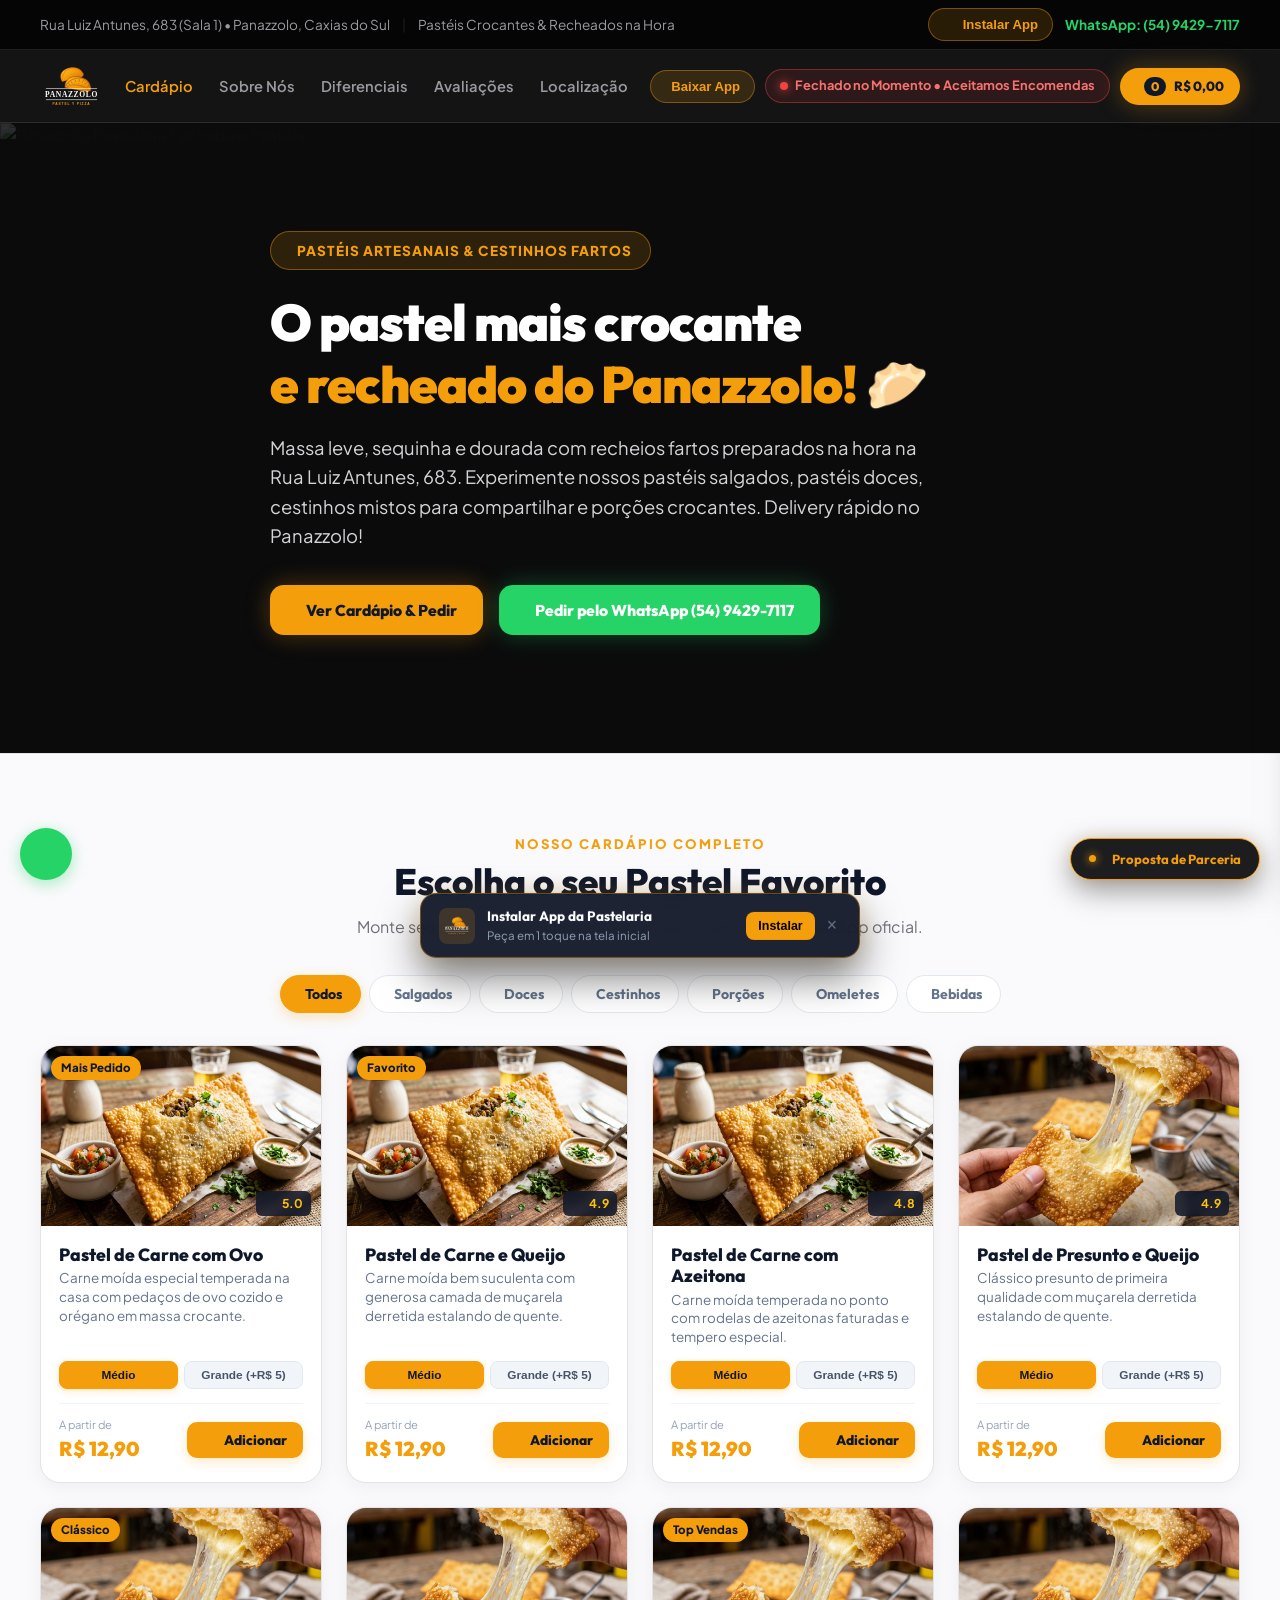
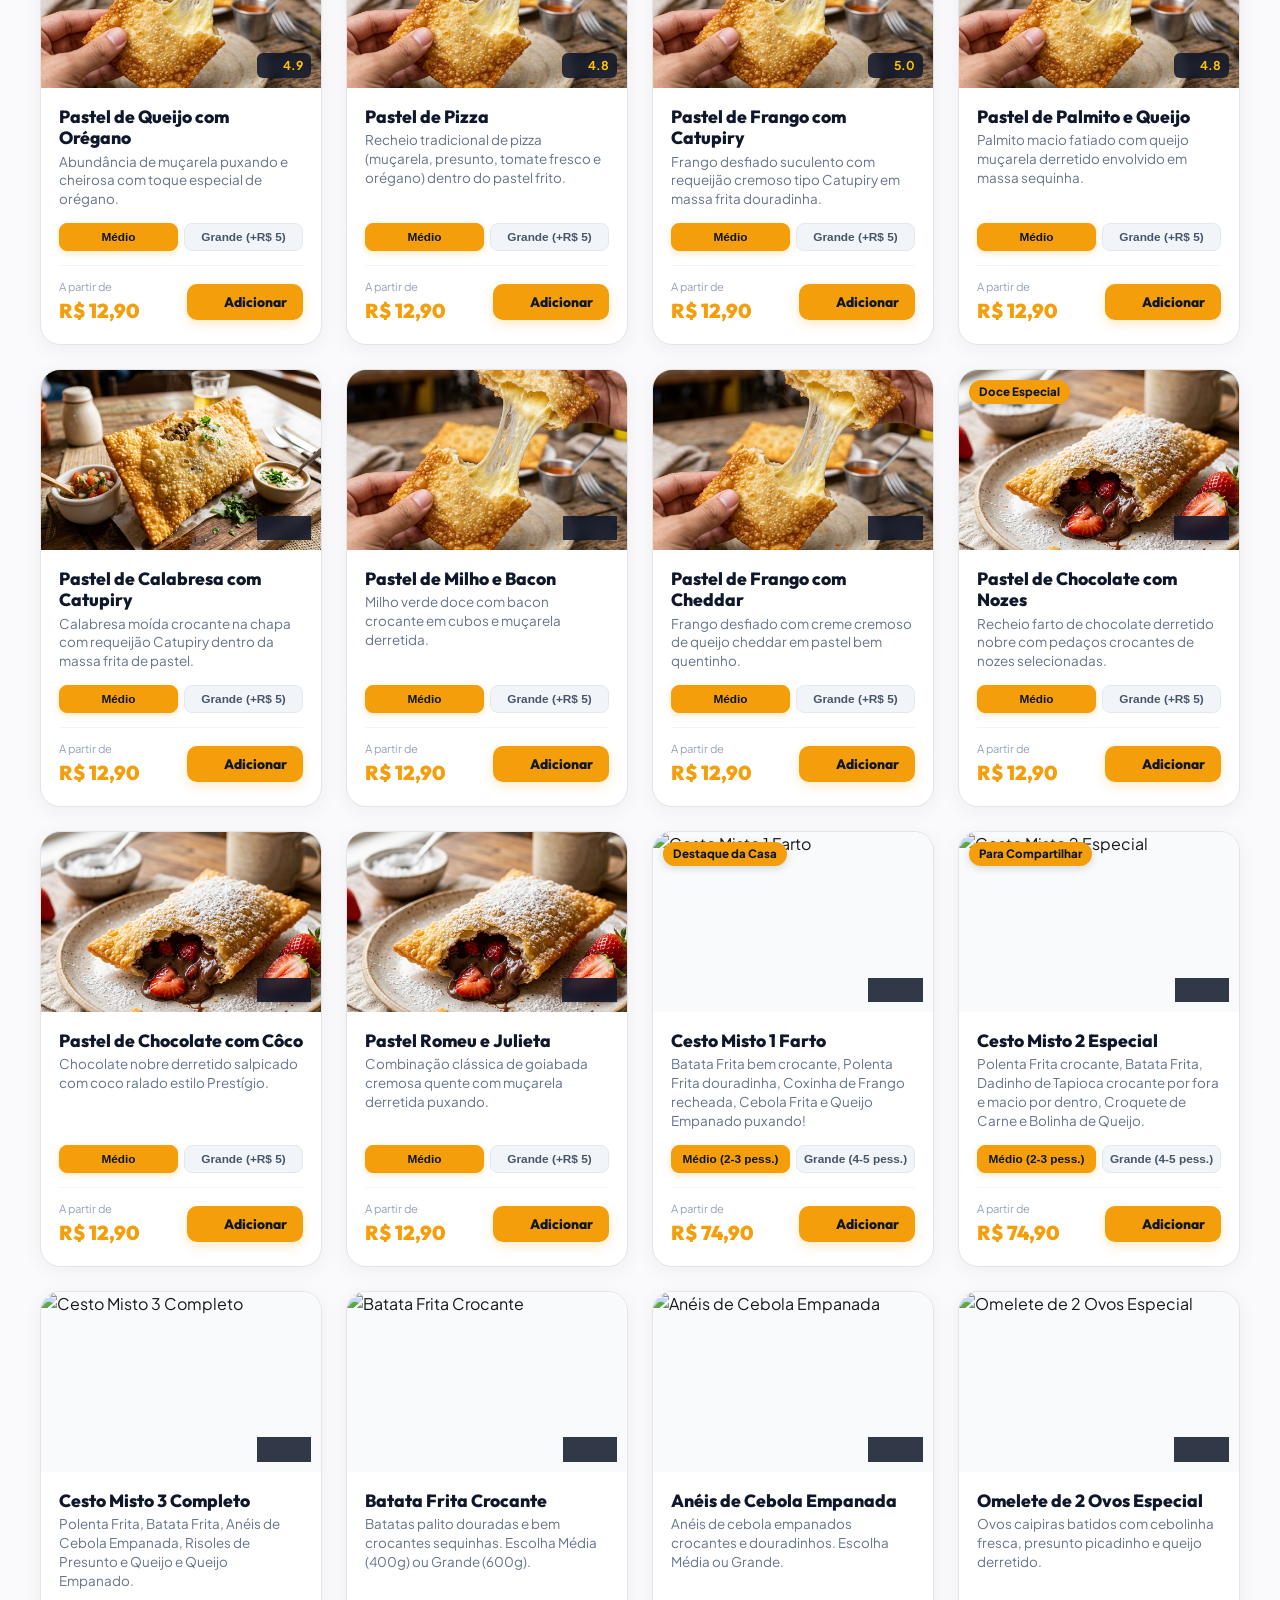
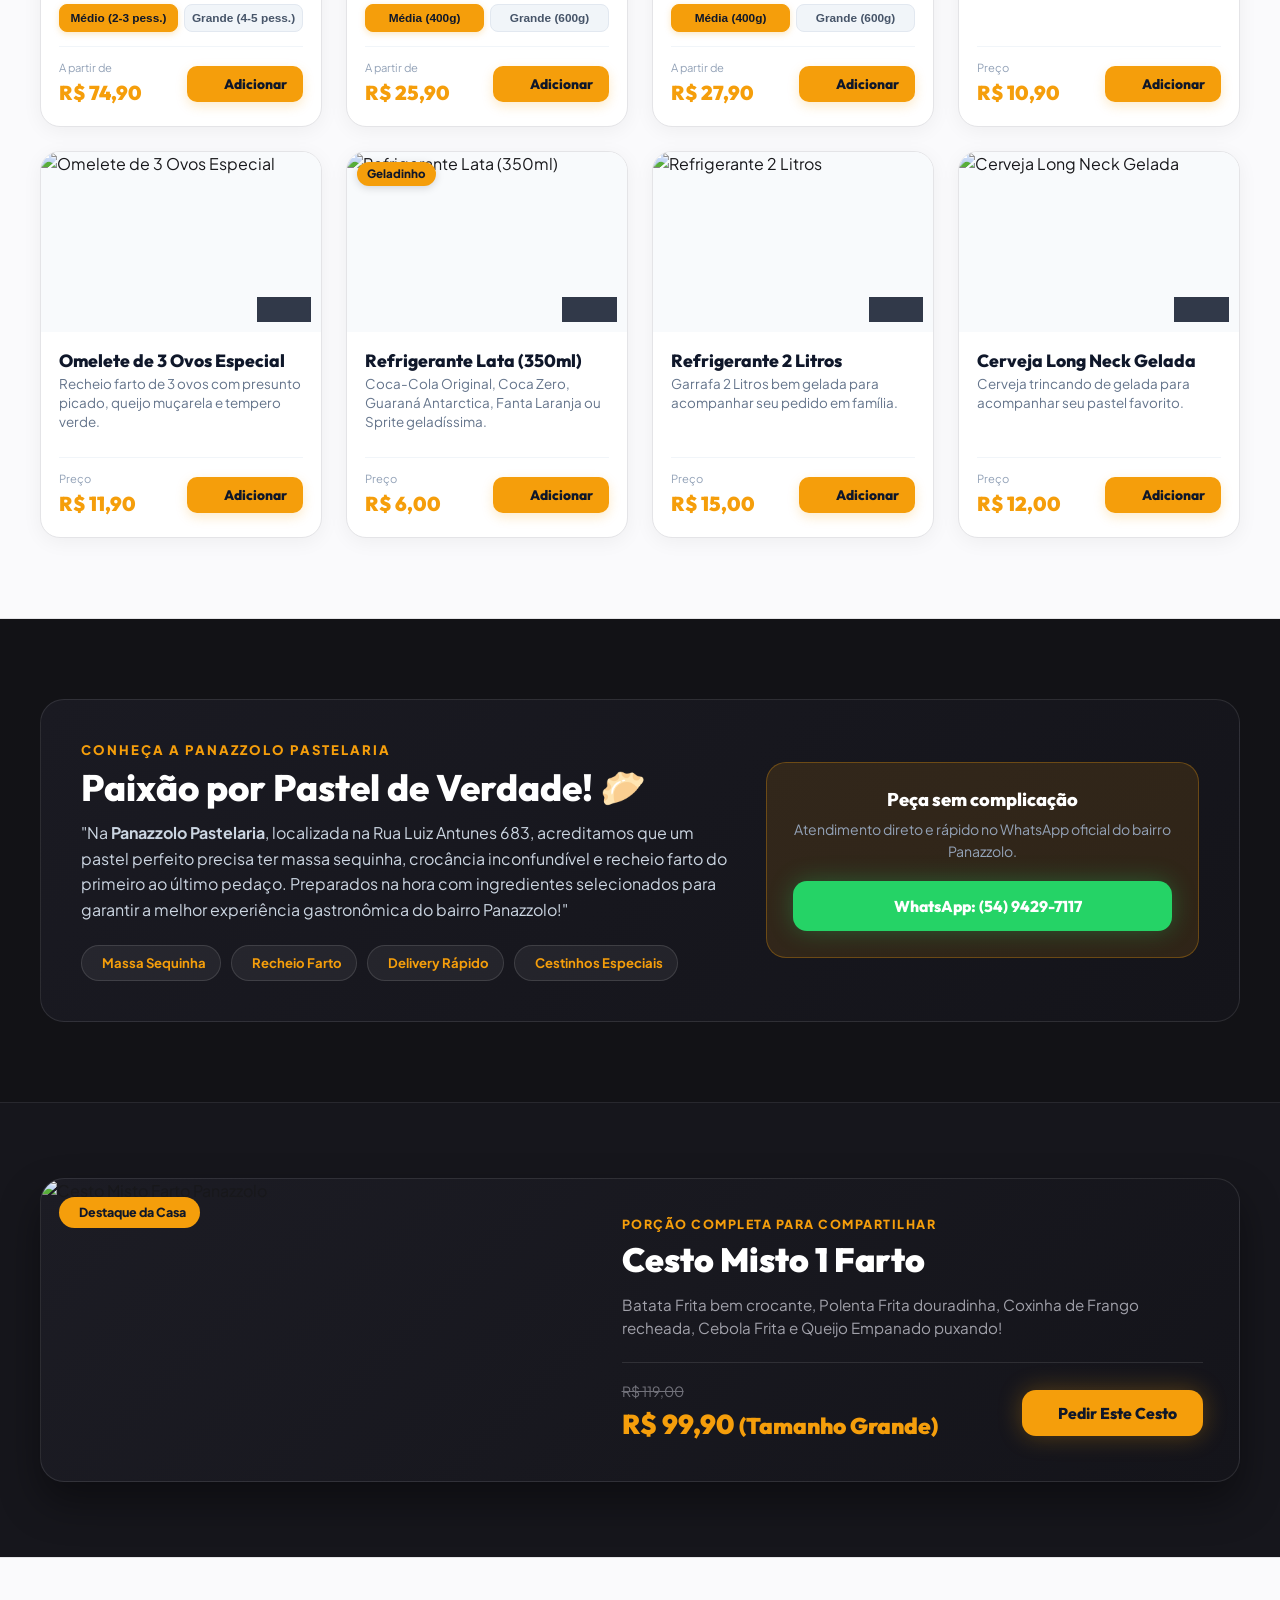
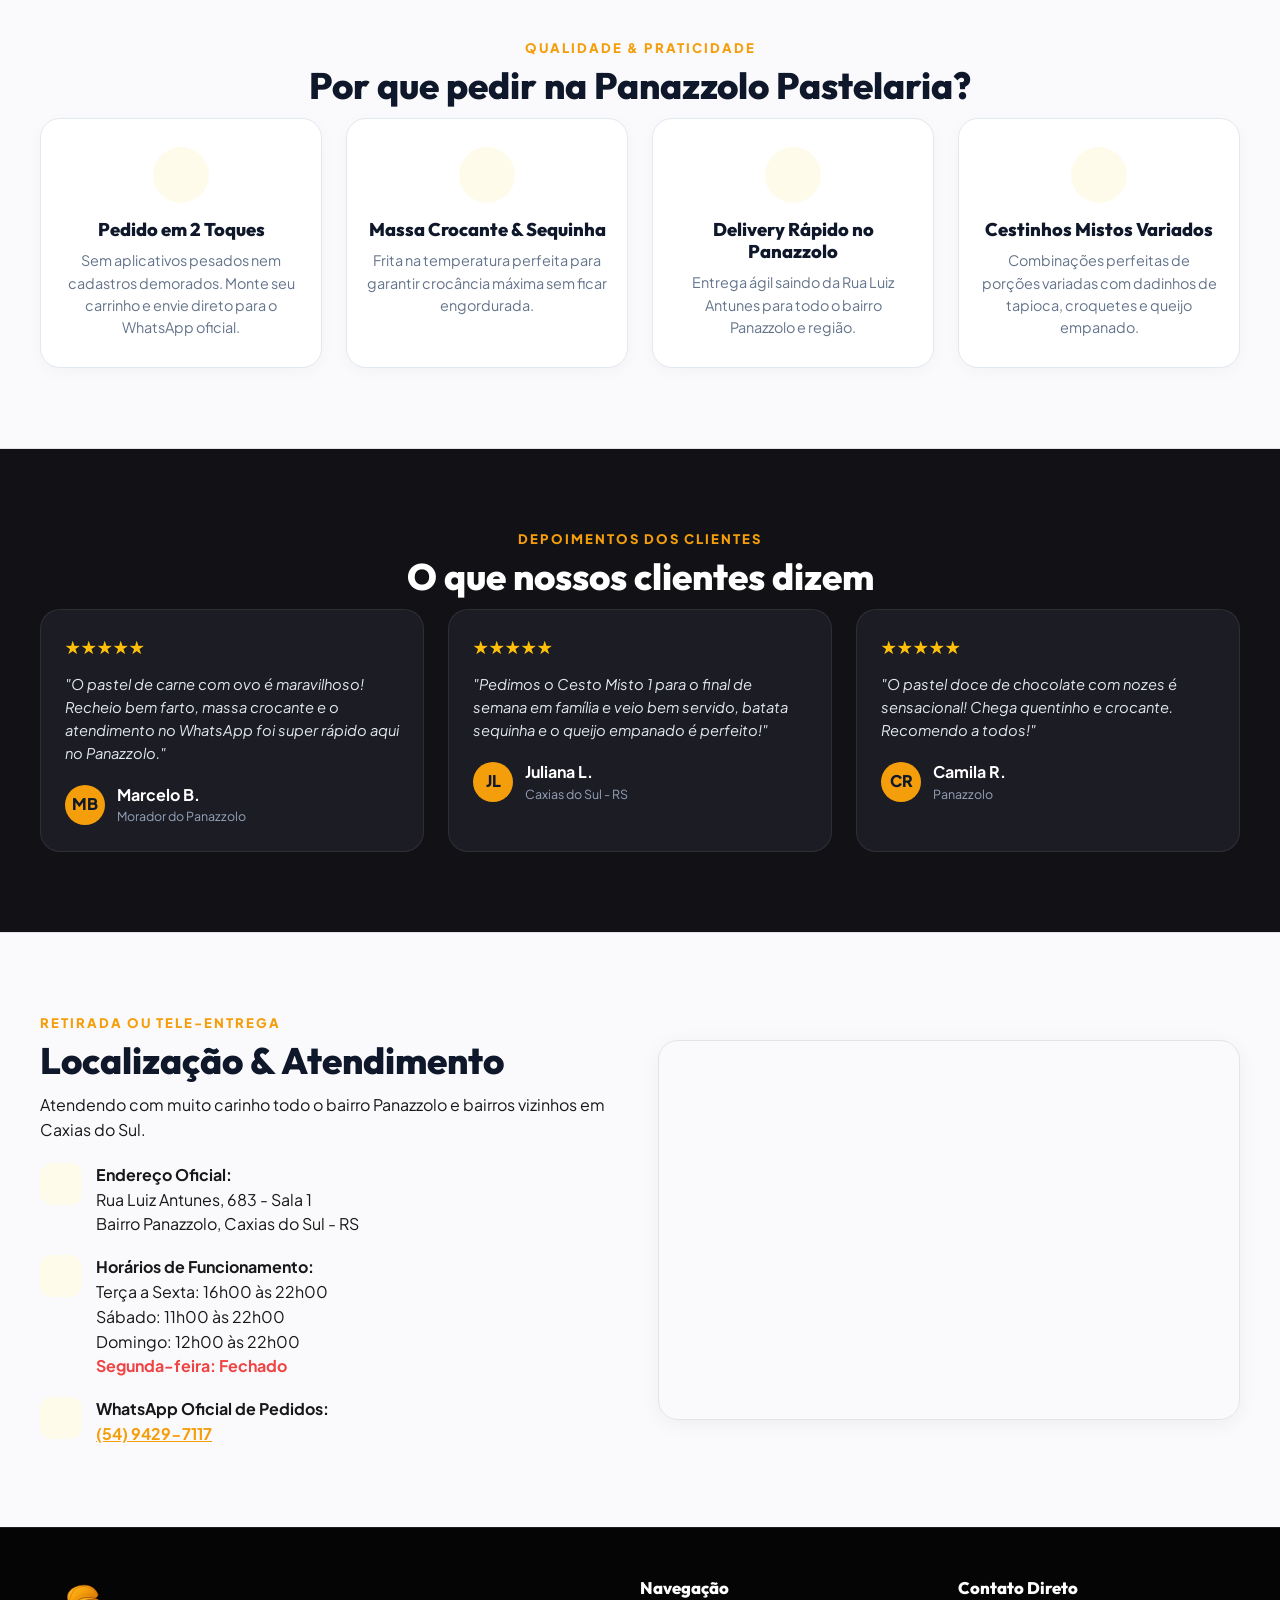
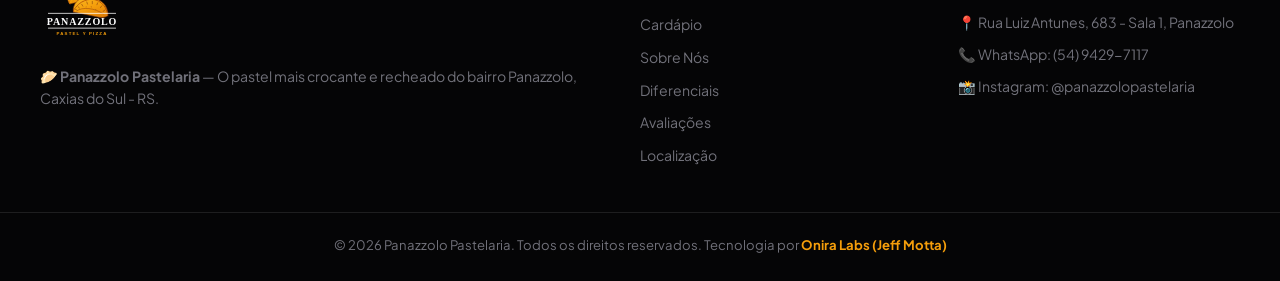
==== commit 54e6007b: "feat(pastelaria-panazzolo): header clear cart button with custom modal confirmation" ====
--- a/index.html
+++ b/index.html
@@ -204,6 +204,10 @@
                     <span class="status-dot"></span>
                     <span class="status-text">Aberto Agora • Pedidos no WhatsApp</span>
                 </div>
+                <!-- Botao Limpar do Cabecalho (Visivel quando ha itens no pedido) -->
+                <button type="button" class="cart-clear-btn" id="cart-clear-header" onclick="window.clearCart()" aria-label="Limpar o pedido" title="Limpar pedido">
+                    <i data-lucide="trash-2"></i>
+                </button>
                 <button class="cart-toggle-btn" id="cart-toggle" onclick="window.openCart()" aria-label="Abrir carrinho de compras">
                     <i data-lucide="shopping-bag"></i>
                     <span class="cart-count" id="cart-count">0</span>
@@ -513,14 +517,10 @@
         
         <!-- Single Unified Scrollable Body -->
         <div class="cart-body">
-            <!-- Cart Items Section with Clean "Limpar Carrinho" Button -->
+            <!-- Cart Items Section -->
             <div class="cart-section">
                 <div class="cart-section-header">
                     <span class="cart-section-title">ITENS DO PEDIDO</span>
-                    <button type="button" class="btn-clear-cart" id="btn-clear-cart" onclick="window.clearCart()" aria-label="Esvaziar Carrinho">
-                        <i data-lucide="trash-2" style="width:13px; height:13px;"></i>
-                        <span>Limpar</span>
-                    </button>
                 </div>
                 <div id="cart-items-container" class="cart-items-container">
                     <!-- JS populated -->
@@ -616,6 +616,24 @@
             </div>
         </div>
     </aside>
+
+    <!-- Modal de Confirmacao de Limpar Pedido (Substitui confirm do navegador) -->
+    <div class="confirm-overlay" id="confirm-clear" role="dialog" aria-modal="true" aria-labelledby="confirm-clear-title" hidden>
+        <div class="confirm-box">
+            <div class="confirm-icon"><i data-lucide="trash-2"></i></div>
+            <h3 class="confirm-title" id="confirm-clear-title">Limpar o pedido?</h3>
+            <p class="confirm-text" id="confirm-clear-text"></p>
+            <p class="confirm-warning">Esta ação não pode ser desfeita.</p>
+            <div class="confirm-actions">
+                <button type="button" class="confirm-btn confirm-cancel" id="confirm-clear-no">
+                    Manter o pedido
+                </button>
+                <button type="button" class="confirm-btn confirm-ok" id="confirm-clear-yes">
+                    Sim, limpar tudo
+                </button>
+            </div>
+        </div>
+    </div>
 
     <!-- Toast Notification Box -->
     <div id="toast-notification" class="toast-box"></div>
--- a/style.css
+++ b/style.css
@@ -188,7 +188,7 @@
 .header-actions {
     display: flex;
     align-items: center;
-    gap: 14px;
+    gap: 10px;
 }
 
 .status-badge {
@@ -232,6 +232,35 @@
 .status-badge.closed .status-dot {
     background: #EF4444;
     box-shadow: 0 0 10px #EF4444;
+}
+
+/* Lixeira do Cabecalho (Visivel ao lado do botao Pedido quando ha itens) */
+.cart-clear-btn {
+    display: none; /* JS ativa como inline-flex quando cart.length > 0 */
+    align-items: center;
+    justify-content: center;
+    width: 38px;
+    height: 38px;
+    background: rgba(255, 255, 255, 0.06);
+    border: 1px solid rgba(255, 255, 255, 0.18);
+    border-radius: 10px;
+    color: #A1A1AA;
+    cursor: pointer;
+    transition: all 0.2s ease;
+    user-select: none;
+    flex-shrink: 0;
+}
+
+.cart-clear-btn i {
+    width: 17px;
+    height: 17px;
+}
+
+.cart-clear-btn:hover {
+    color: #EF4444;
+    border-color: #EF4444;
+    background: rgba(239, 68, 68, 0.14);
+    transform: scale(1.05);
 }
 
 .cart-toggle-btn {
@@ -1063,29 +1092,6 @@
     text-transform: uppercase;
 }
 
-/* LIMPAR CARRINHO BUTTON */
-.btn-clear-cart {
-    display: inline-flex;
-    align-items: center;
-    gap: 4px;
-    background: rgba(239, 68, 68, 0.12);
-    color: #F87171;
-    border: 1px solid rgba(239, 68, 68, 0.3);
-    padding: 4px 10px;
-    border-radius: 6px;
-    font-size: 0.74rem;
-    font-weight: 700;
-    cursor: pointer;
-    transition: all 0.2s ease;
-    user-select: none;
-}
-
-.btn-clear-cart:hover {
-    background: #EF4444;
-    color: #FFFFFF;
-    border-color: #EF4444;
-}
-
 .cart-items-container {
     display: flex;
     flex-direction: column;
@@ -1373,6 +1379,143 @@
 
 .onira-signature strong {
     color: #F59E0B;
+}
+
+/* ==========================================================================
+   MODAL DE CONFIRMACAO DE LIMPAR PEDIDO (Estilo Print 2)
+   ========================================================================== */
+
+.confirm-overlay {
+    position: fixed;
+    inset: 0;
+    z-index: 4000;
+    background: rgba(15, 23, 42, 0.65);
+    backdrop-filter: blur(4px);
+    display: flex;
+    align-items: center;
+    justify-content: center;
+    padding: 20px;
+    animation: fadeInModal 0.2s ease-out;
+}
+
+.confirm-overlay[hidden] {
+    display: none !important;
+}
+
+@keyframes fadeInModal {
+    from { opacity: 0; }
+    to { opacity: 1; }
+}
+
+.confirm-box {
+    background: #FFFFFF;
+    border-radius: 20px;
+    box-shadow: 0 24px 60px rgba(0, 0, 0, 0.35);
+    padding: 30px 24px 24px;
+    max-width: 380px;
+    width: 100%;
+    text-align: center;
+    animation: popInModal 0.25s cubic-bezier(0.34, 1.56, 0.64, 1);
+}
+
+@keyframes popInModal {
+    from { transform: scale(0.9) translateY(10px); opacity: 0; }
+    to { transform: scale(1) translateY(0); opacity: 1; }
+}
+
+.confirm-icon {
+    width: 52px;
+    height: 52px;
+    margin: 0 auto 16px auto;
+    border-radius: 50%;
+    background: #FEE2E2;
+    color: #EF4444;
+    display: flex;
+    align-items: center;
+    justify-content: center;
+}
+
+.confirm-icon i {
+    width: 24px;
+    height: 24px;
+}
+
+.confirm-title {
+    font-family: var(--font-heading);
+    font-size: 1.3rem;
+    font-weight: 800;
+    color: #0F172A;
+    margin-bottom: 8px;
+}
+
+.confirm-text {
+    font-size: 0.95rem;
+    color: #334155;
+    line-height: 1.5;
+}
+
+.confirm-text strong {
+    color: #0F172A;
+}
+
+.confirm-warning {
+    font-size: 0.82rem;
+    color: #64748B;
+    margin-top: 6px;
+}
+
+.confirm-actions {
+    display: flex;
+    gap: 12px;
+    margin-top: 24px;
+}
+
+.confirm-btn {
+    flex: 1;
+    padding: 12px 14px;
+    border-radius: 10px;
+    font-family: var(--font-heading);
+    font-weight: 800;
+    font-size: 0.88rem;
+    cursor: pointer;
+    transition: all 0.2s ease;
+    text-align: center;
+    border: none;
+    user-select: none;
+}
+
+/* Manter o pedido - Botao Solido Escuro (Navy/Primary) */
+.confirm-cancel {
+    background: #0F2D48;
+    border: 1.5px solid #0F2D48;
+    color: #FFFFFF;
+}
+
+.confirm-cancel:hover {
+    background: #0B2135;
+    border-color: #0B2135;
+    transform: translateY(-1px);
+}
+
+/* Sim, limpar tudo - Botao Outline com texto Vermelho */
+.confirm-ok {
+    background: transparent;
+    border: 1.5px solid #EF4444;
+    color: #DC2626;
+}
+
+.confirm-ok:hover {
+    background: #DC2626;
+    border-color: #DC2626;
+    color: #FFFFFF;
+    transform: translateY(-1px);
+}
+
+@media (max-width: 420px) {
+    .confirm-actions {
+        flex-direction: column-reverse;
+        gap: 8px;
+    }
 }
 
 /* Toast Notifications */
@@ -1627,6 +1770,17 @@
         content: "Fechado";
     }
 
+    .cart-clear-btn {
+        width: 34px;
+        height: 34px;
+        border-radius: 8px;
+    }
+
+    .cart-clear-btn i {
+        width: 15px;
+        height: 15px;
+    }
+
     .cart-toggle-btn {
         padding: 7px 12px;
         font-size: 0.8rem;
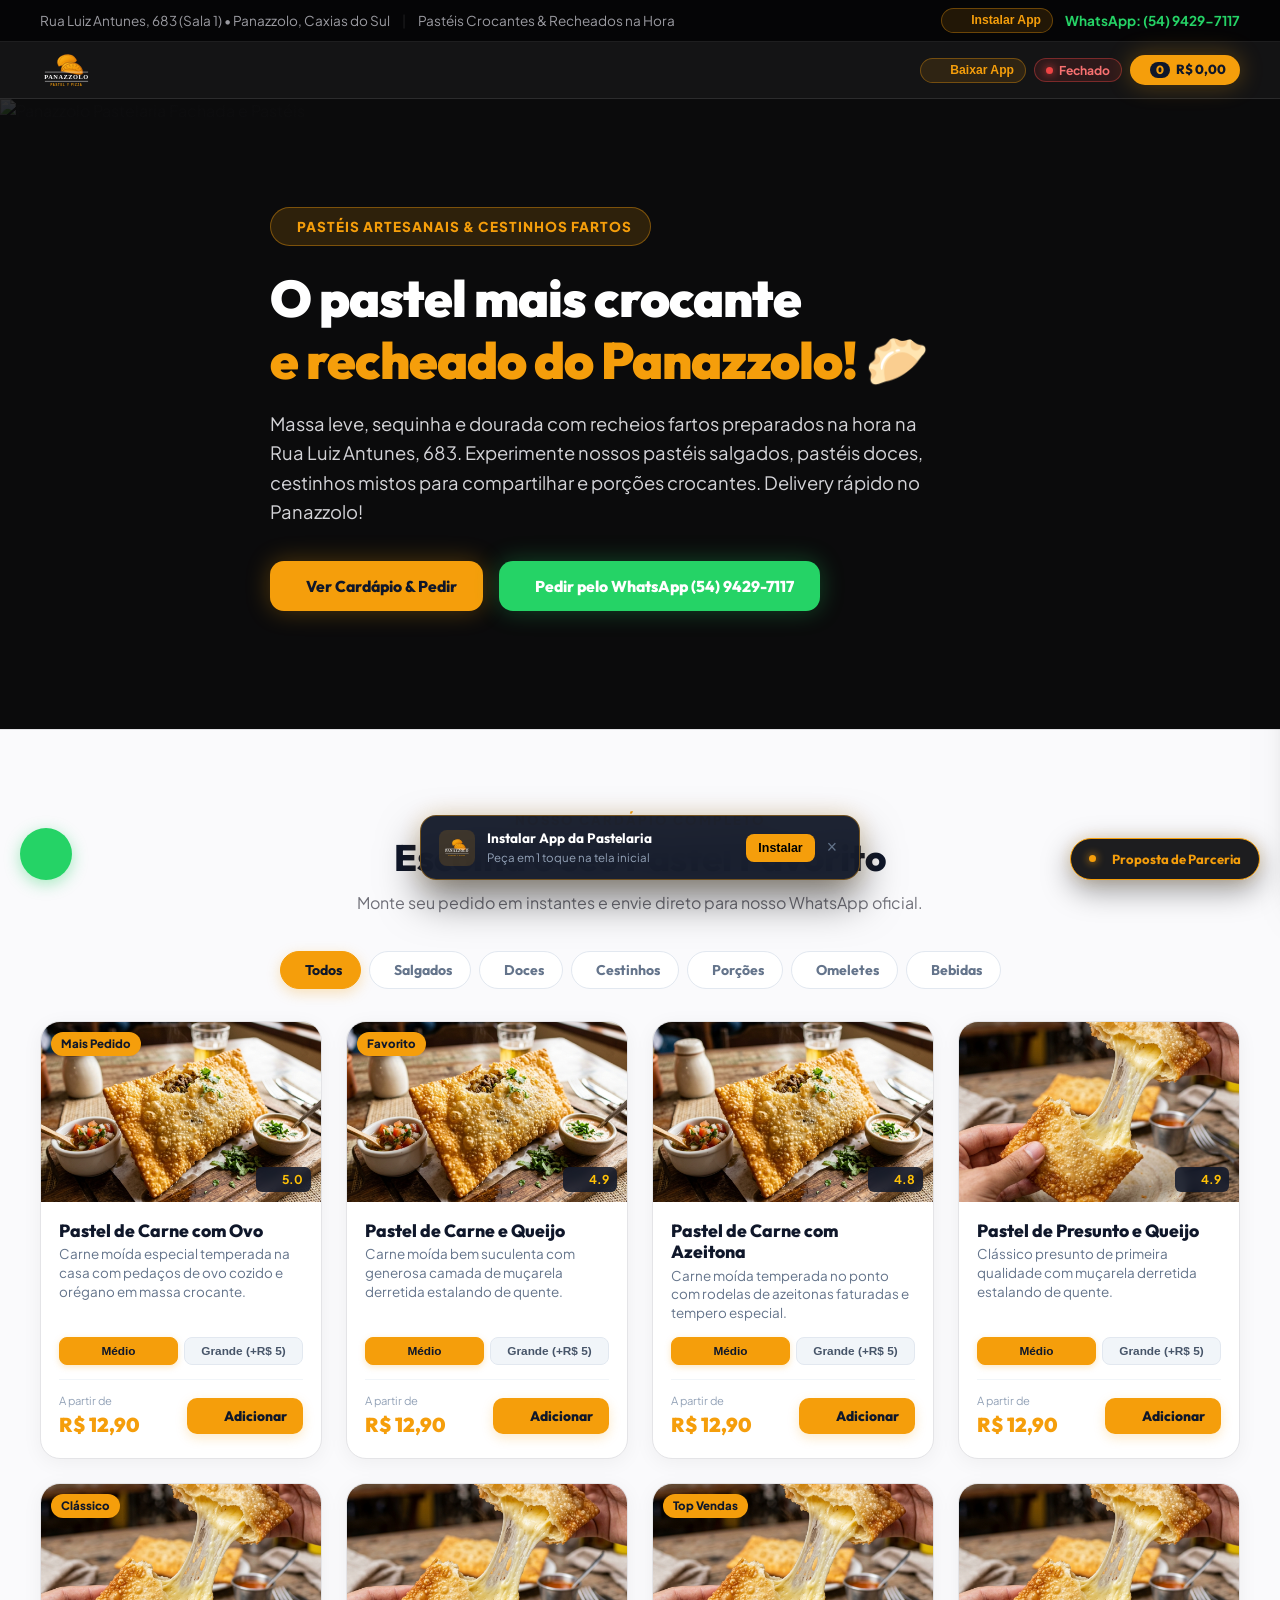
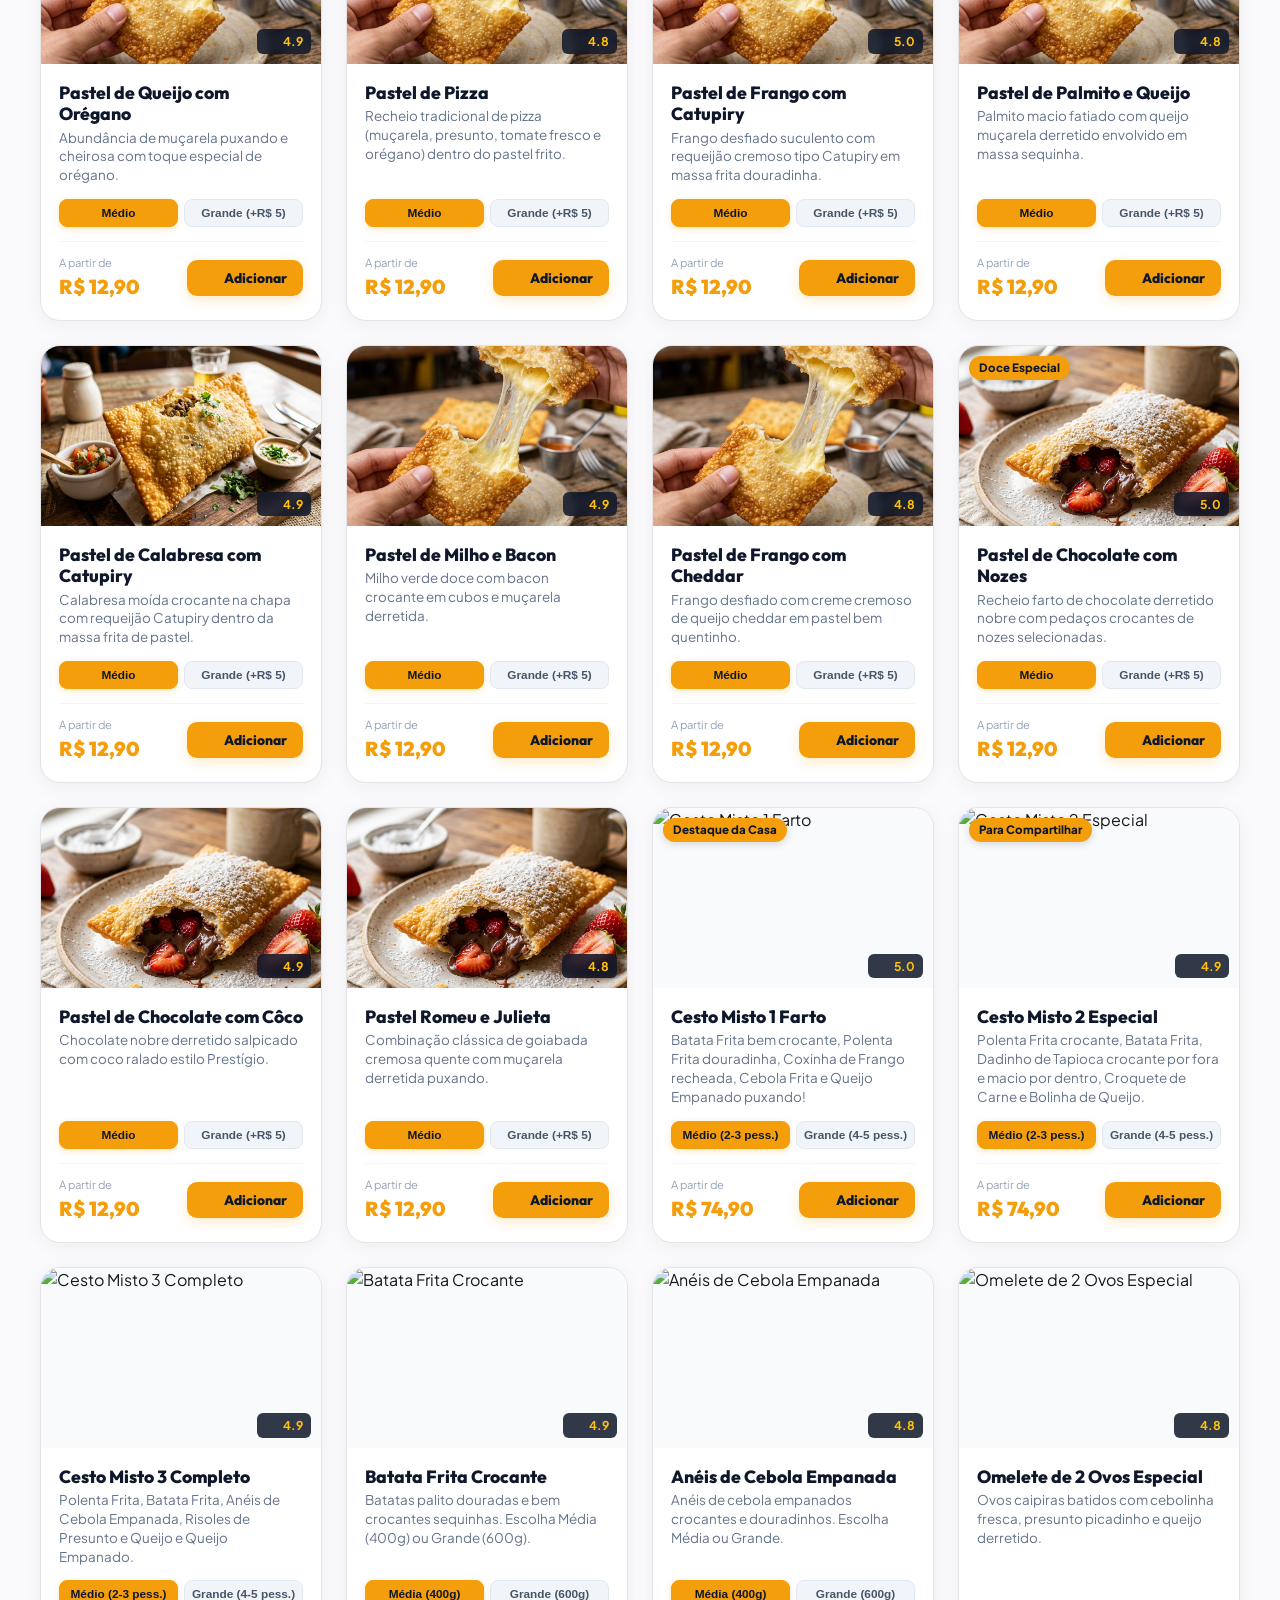
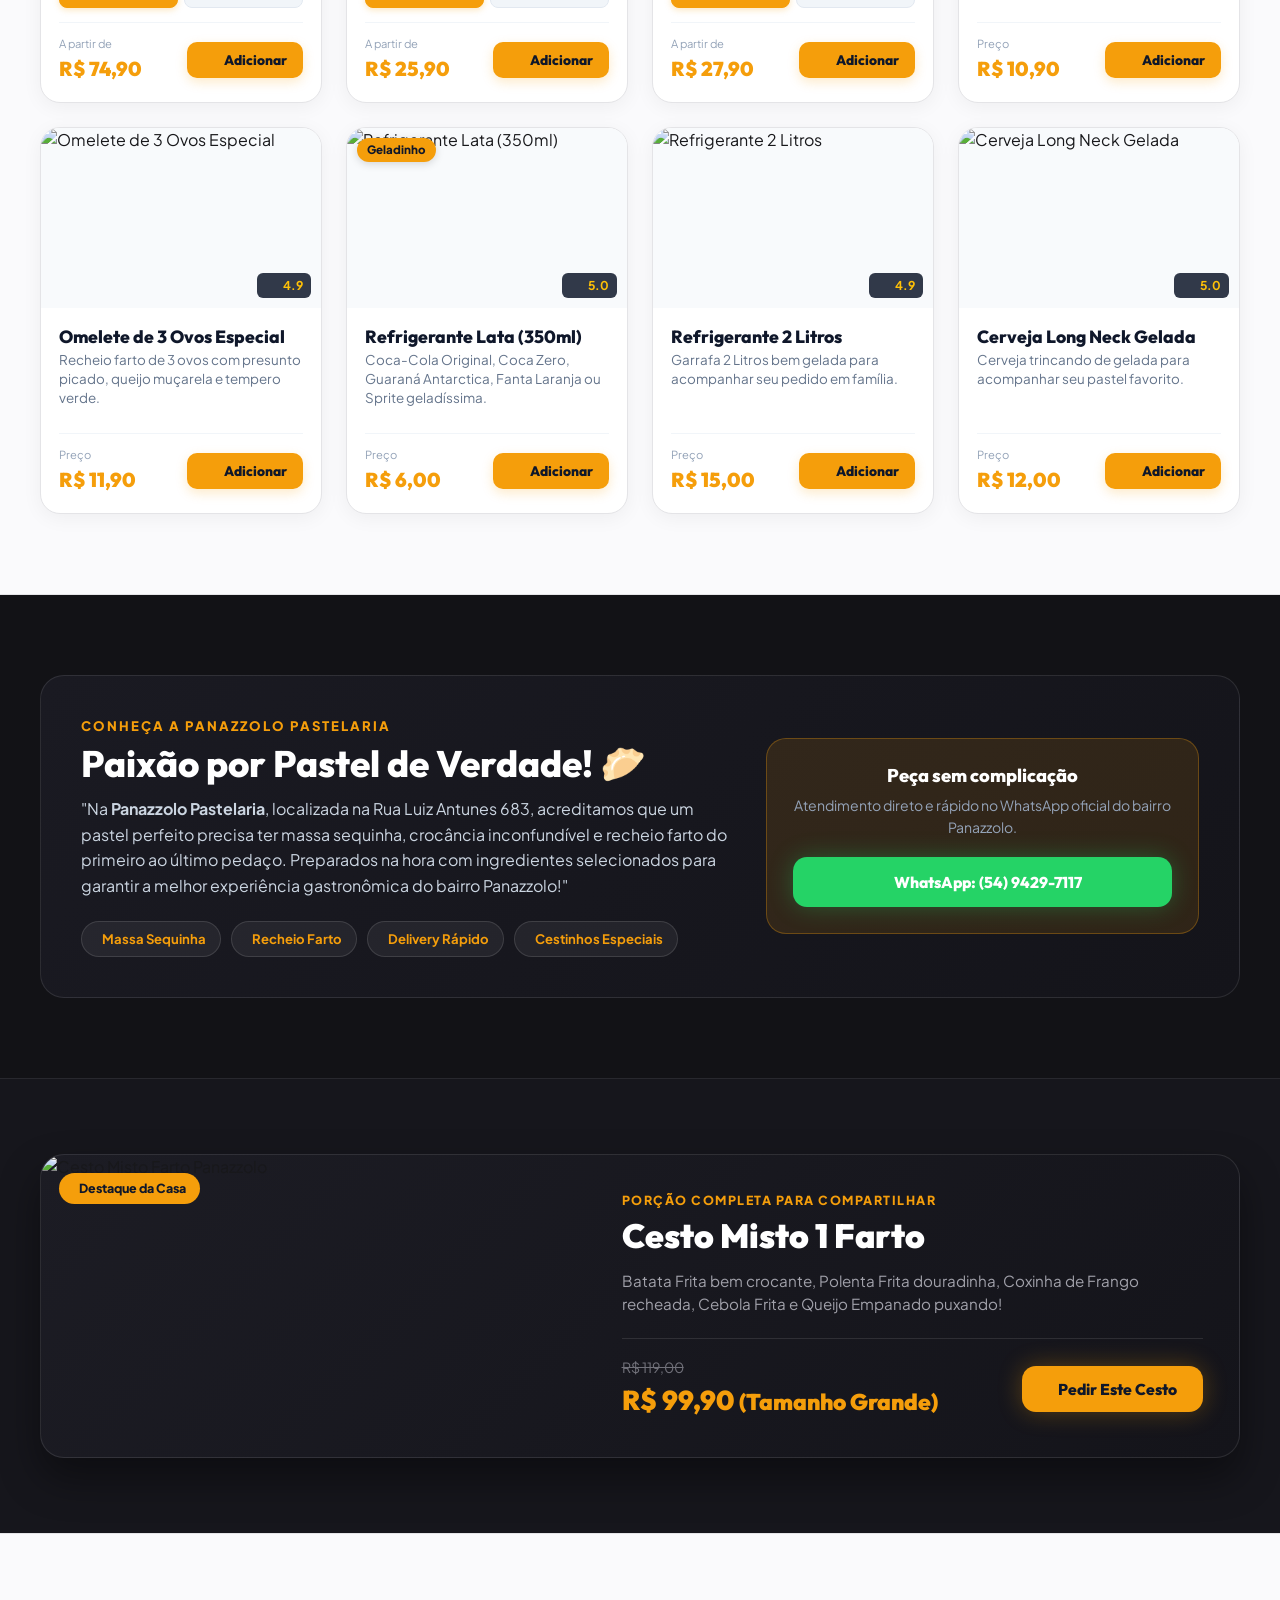
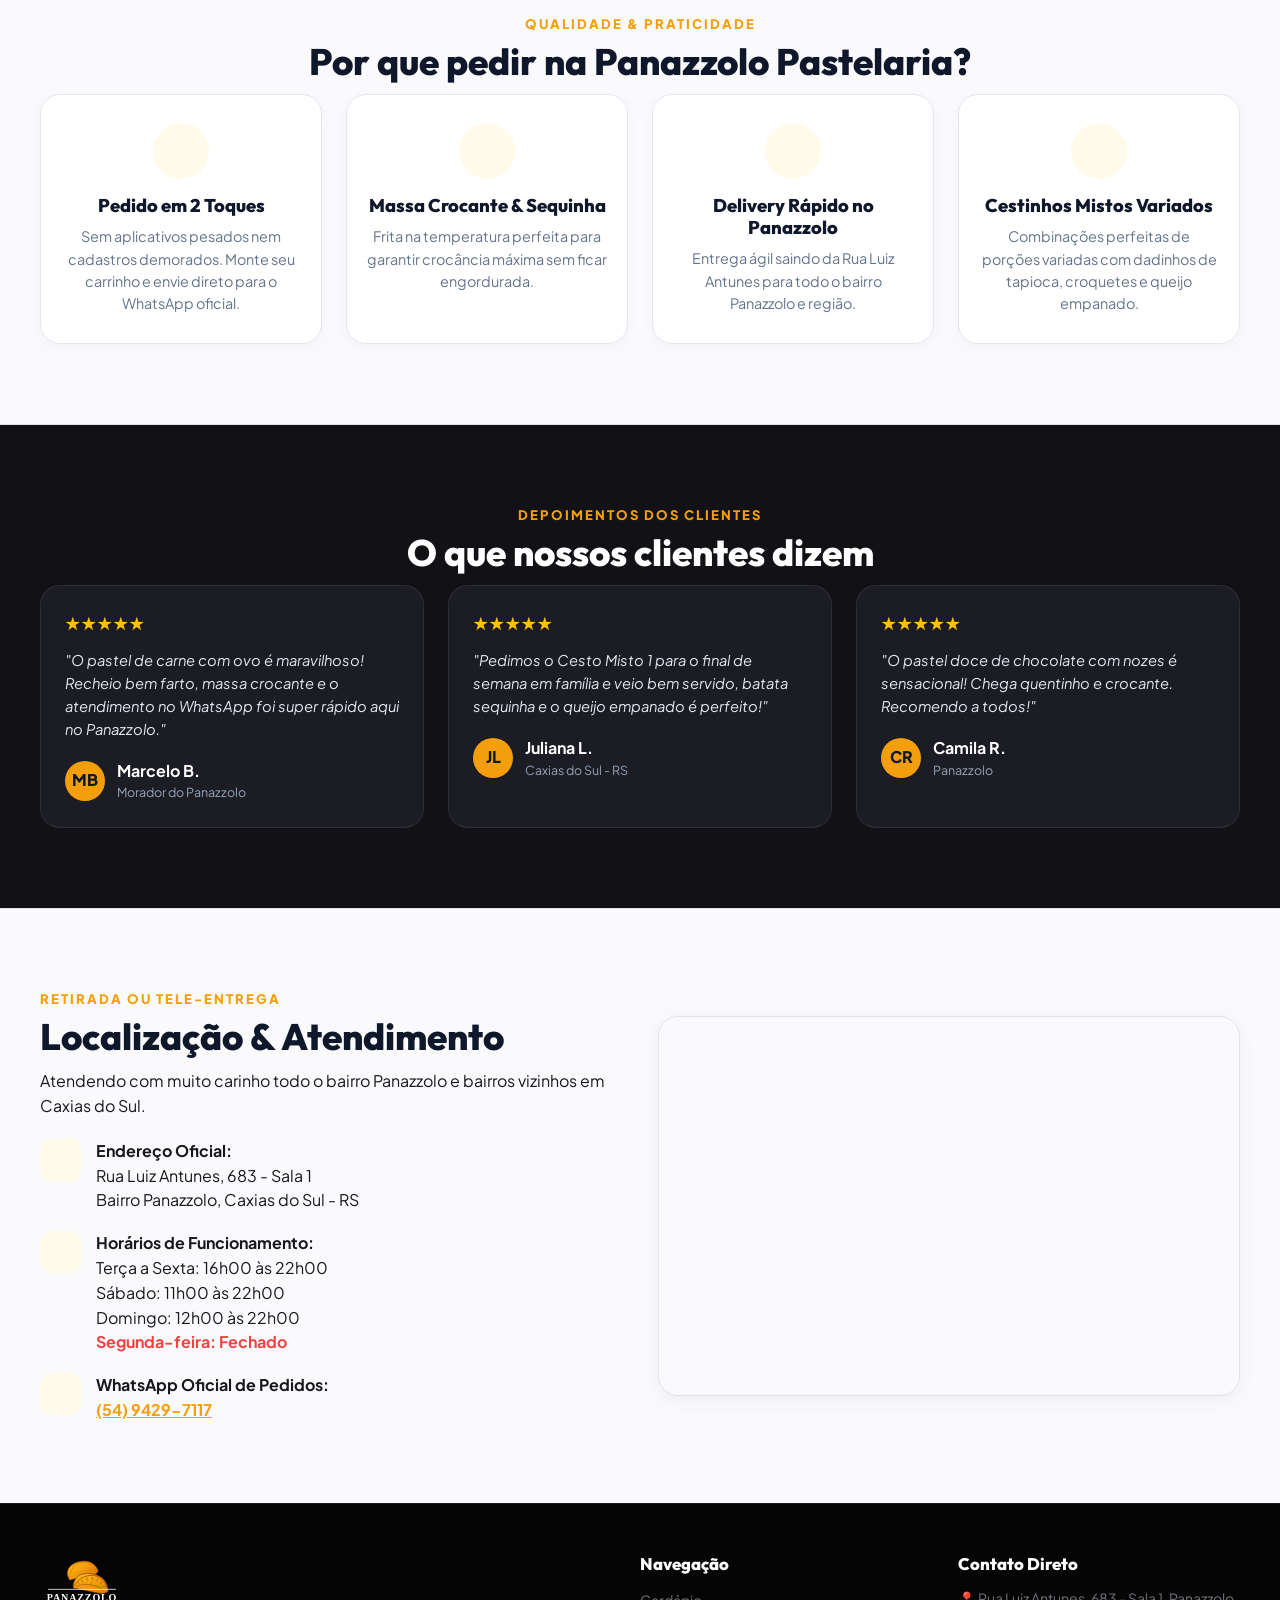
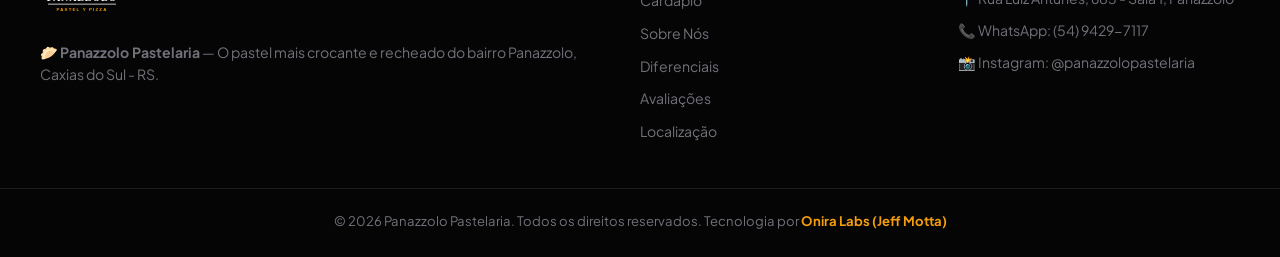
==== commit 0ec41c74: "feat(pastelaria-panazzolo): streamlined header without nav links, compact app & status pills" ====
--- a/index.html
+++ b/index.html
@@ -179,21 +179,12 @@
         </div>
     </div>
 
-    <!-- Header Navigation (App Experience on Mobile) -->
+    <!-- Header Navigation (Streamlined App Experience) -->
     <header class="header">
         <div class="container header-container">
             <a href="#" class="logo" aria-label="Página Inicial da Panazzolo Pastelaria">
                 <img src="assets/logo.svg" alt="Panazzolo Pastel Y Pizza Logo" class="brand-logo-img">
             </a>
-
-            <!-- Desktop Only Navigation -->
-            <nav class="nav-links">
-                <a href="#cardapio" class="nav-link active">Cardápio</a>
-                <a href="#sobre" class="nav-link">Sobre Nós</a>
-                <a href="#diferenciais" class="nav-link">Diferenciais</a>
-                <a href="#avaliacoes" class="nav-link">Avaliações</a>
-                <a href="#contato" class="nav-link">Localização</a>
-            </nav>
 
             <div class="header-actions">
                 <button type="button" class="btn-install-header desktop-only" onclick="window.triggerPWAInstall()" aria-label="Instalar App no Celular">
@@ -202,7 +193,7 @@
                 </button>
                 <div id="status-badge" class="status-badge open">
                     <span class="status-dot"></span>
-                    <span class="status-text">Aberto Agora • Pedidos no WhatsApp</span>
+                    <span class="status-text">Aberto</span>
                 </div>
                 <!-- Botao Limpar do Cabecalho (Visivel quando ha itens no pedido) -->
                 <button type="button" class="cart-clear-btn" id="cart-clear-header" onclick="window.clearCart()" aria-label="Limpar o pedido" title="Limpar pedido">
--- a/style.css
+++ b/style.css
@@ -125,7 +125,7 @@
 
 .divider { color: var(--border-dark); }
 
-/* Header & Navigation - DARK */
+/* Header & Navigation - SLEEK COMPACT APP BAR */
 .header {
     position: sticky;
     top: 0;
@@ -133,13 +133,14 @@
     background: var(--bg-header);
     backdrop-filter: blur(12px);
     border-bottom: 1px solid var(--border-dark);
-    padding: 12px 0;
+    padding: 8px 0;
 }
 
 .header-container {
     display: flex;
     justify-content: space-between;
     align-items: center;
+    gap: 12px;
 }
 
 .logo {
@@ -151,7 +152,7 @@
 }
 
 .brand-logo-img {
-    height: 48px;
+    height: 40px;
     width: auto;
     object-fit: contain;
     transition: transform 0.25s ease;
@@ -168,48 +169,65 @@
     margin-bottom: 14px;
 }
 
-.nav-links {
-    display: flex;
-    gap: 26px;
-}
-
-.nav-link {
-    color: #9A9AA0;
-    text-decoration: none;
-    font-weight: 600;
-    font-size: 0.92rem;
-    transition: all 0.2s;
-}
-
-.nav-link:hover, .nav-link.active {
-    color: var(--primary);
-}
-
 .header-actions {
     display: flex;
     align-items: center;
-    gap: 10px;
-}
-
+    gap: 8px;
+    flex-shrink: 0;
+}
+
+/* Compact Baixar App Button */
+.btn-install-header {
+    display: inline-flex;
+    align-items: center;
+    gap: 5px;
+    background: rgba(245, 158, 11, 0.12);
+    color: #F59E0B;
+    border: 1px solid rgba(245, 158, 11, 0.35);
+    padding: 5px 11px;
+    border-radius: var(--radius-full);
+    font-size: 0.76rem;
+    font-weight: 700;
+    cursor: pointer;
+    transition: all 0.2s ease;
+    white-space: nowrap;
+    line-height: 1;
+}
+
+.btn-install-header i {
+    width: 13px;
+    height: 13px;
+}
+
+.btn-install-header:hover {
+    background: #F59E0B;
+    color: #000000;
+    transform: scale(1.03);
+}
+
+/* Compact Status Badge (Aberto / Fechado) */
 .status-badge {
-    display: flex;
-    align-items: center;
-    gap: 7px;
-    padding: 6px 14px;
+    display: inline-flex;
+    align-items: center;
+    gap: 6px;
+    padding: 5px 11px;
     border-radius: var(--radius-full);
-    font-size: 0.8rem;
+    font-size: 0.76rem;
     font-weight: 700;
     background: rgba(255, 255, 255, 0.05);
     border: 1px solid var(--border-dark);
     color: #D4D4D8;
     user-select: none;
+    white-space: nowrap;
+    line-height: 1;
 }
 
 .status-dot {
-    width: 8px;
-    height: 8px;
+    width: 7px;
+    height: 7px;
     border-radius: 50%;
     background: #FFC107;
+    flex-shrink: 0;
 }
 
 .status-badge.open {
@@ -220,7 +238,7 @@
 
 .status-badge.open .status-dot {
     background: #10B981;
-    box-shadow: 0 0 10px #10B981;
+    box-shadow: 0 0 8px #10B981;
 }
 
 .status-badge.closed {
@@ -231,7 +249,7 @@
 
 .status-badge.closed .status-dot {
     background: #EF4444;
-    box-shadow: 0 0 10px #EF4444;
+    box-shadow: 0 0 8px #EF4444;
 }
 
 /* Lixeira do Cabecalho (Visivel ao lado do botao Pedido quando ha itens) */
@@ -239,8 +257,8 @@
     display: none; /* JS ativa como inline-flex quando cart.length > 0 */
     align-items: center;
     justify-content: center;
-    width: 38px;
-    height: 38px;
+    width: 36px;
+    height: 36px;
     background: rgba(255, 255, 255, 0.06);
     border: 1px solid rgba(255, 255, 255, 0.18);
     border-radius: 10px;
@@ -252,8 +270,8 @@
 }
 
 .cart-clear-btn i {
-    width: 17px;
-    height: 17px;
+    width: 16px;
+    height: 16px;
 }
 
 .cart-clear-btn:hover {
@@ -264,33 +282,35 @@
 }
 
 .cart-toggle-btn {
-    display: flex;
-    align-items: center;
-    gap: 8px;
-    padding: 9px 16px;
+    display: inline-flex;
+    align-items: center;
+    gap: 6px;
+    padding: 7px 14px;
     background: var(--primary);
     color: #0F172A;
     border: none;
     border-radius: var(--radius-full);
     font-family: var(--font-heading);
     font-weight: 800;
+    font-size: 0.82rem;
     cursor: pointer;
     transition: all 0.2s;
     box-shadow: var(--shadow-glow);
     white-space: nowrap;
+    line-height: 1;
 }
 
 .cart-toggle-btn:hover {
     background: var(--primary-hover);
-    transform: translateY(-2px);
+    transform: translateY(-1px);
 }
 
 .cart-count {
     background: #0F172A;
     color: var(--primary);
-    padding: 2px 7px;
+    padding: 2px 6px;
     border-radius: var(--radius-full);
-    font-size: 0.78rem;
+    font-size: 0.74rem;
 }
 
 /* Hero Section - DESKTOP */
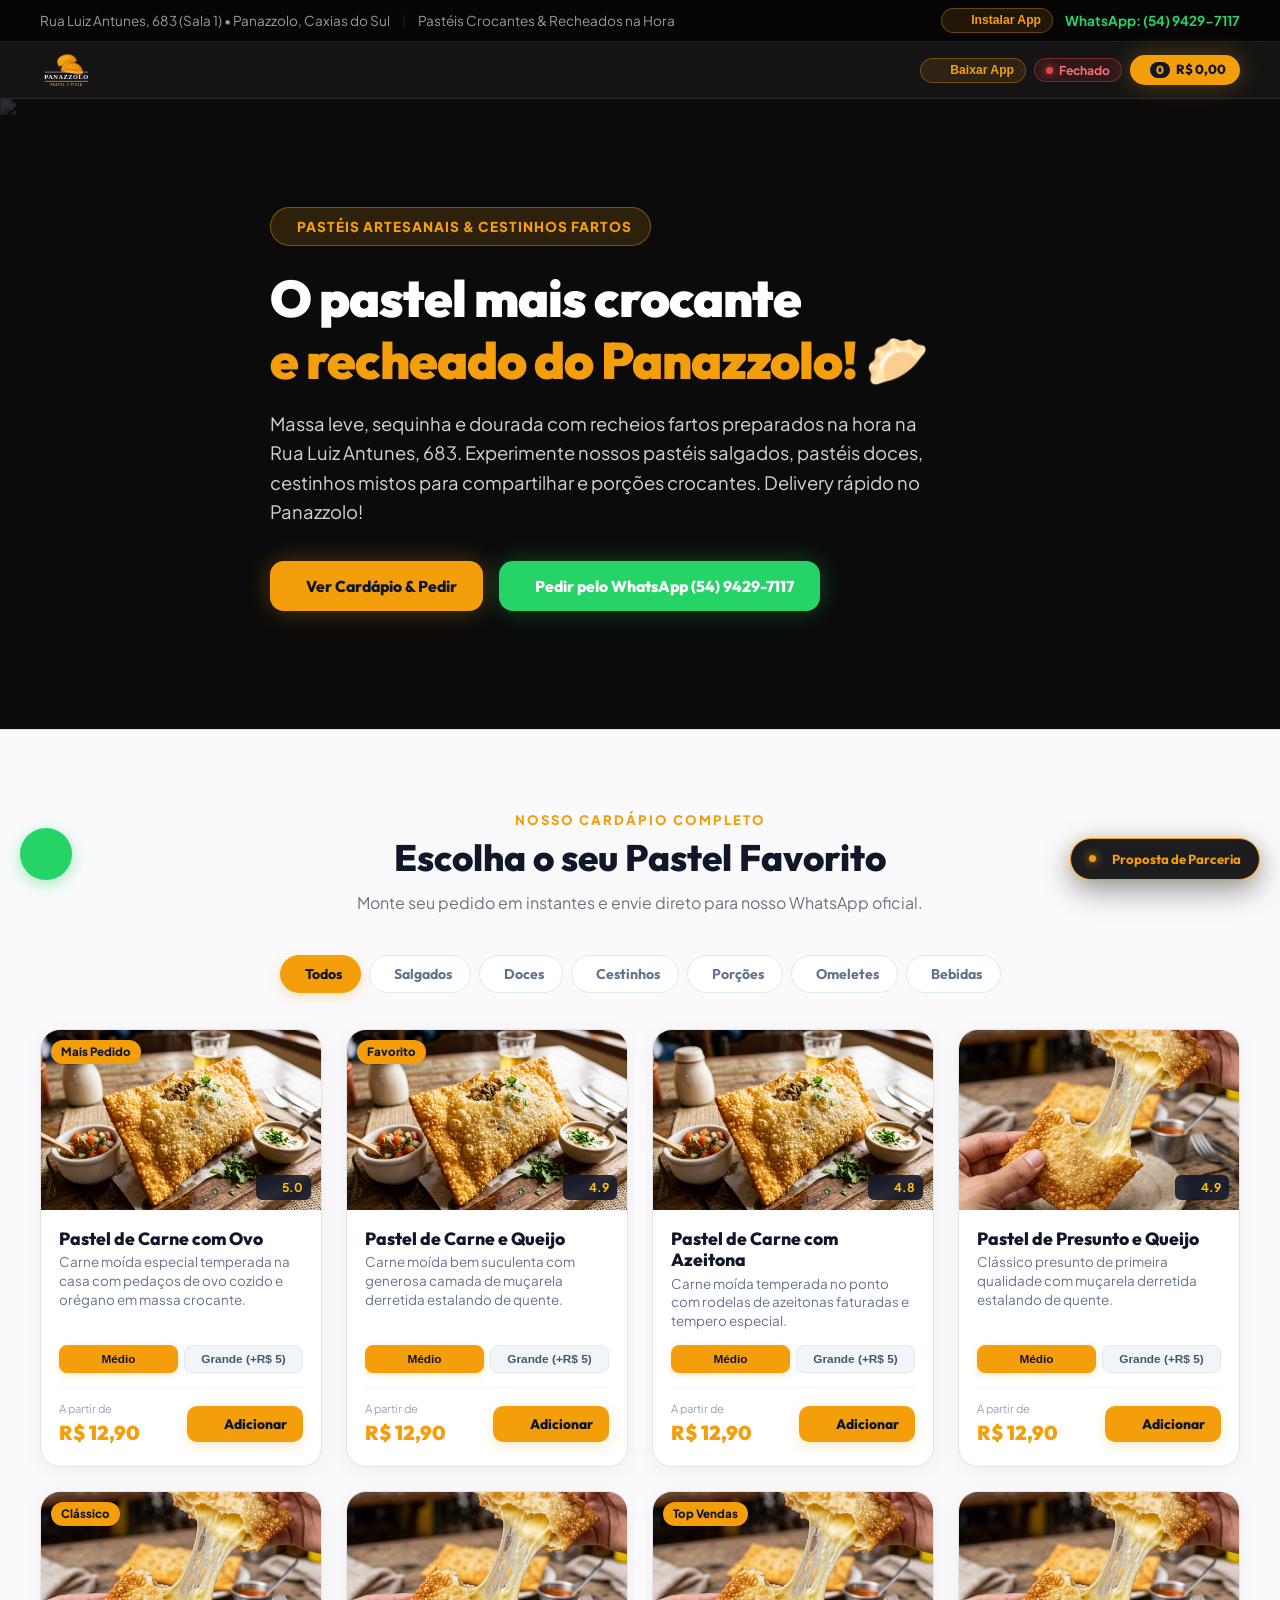
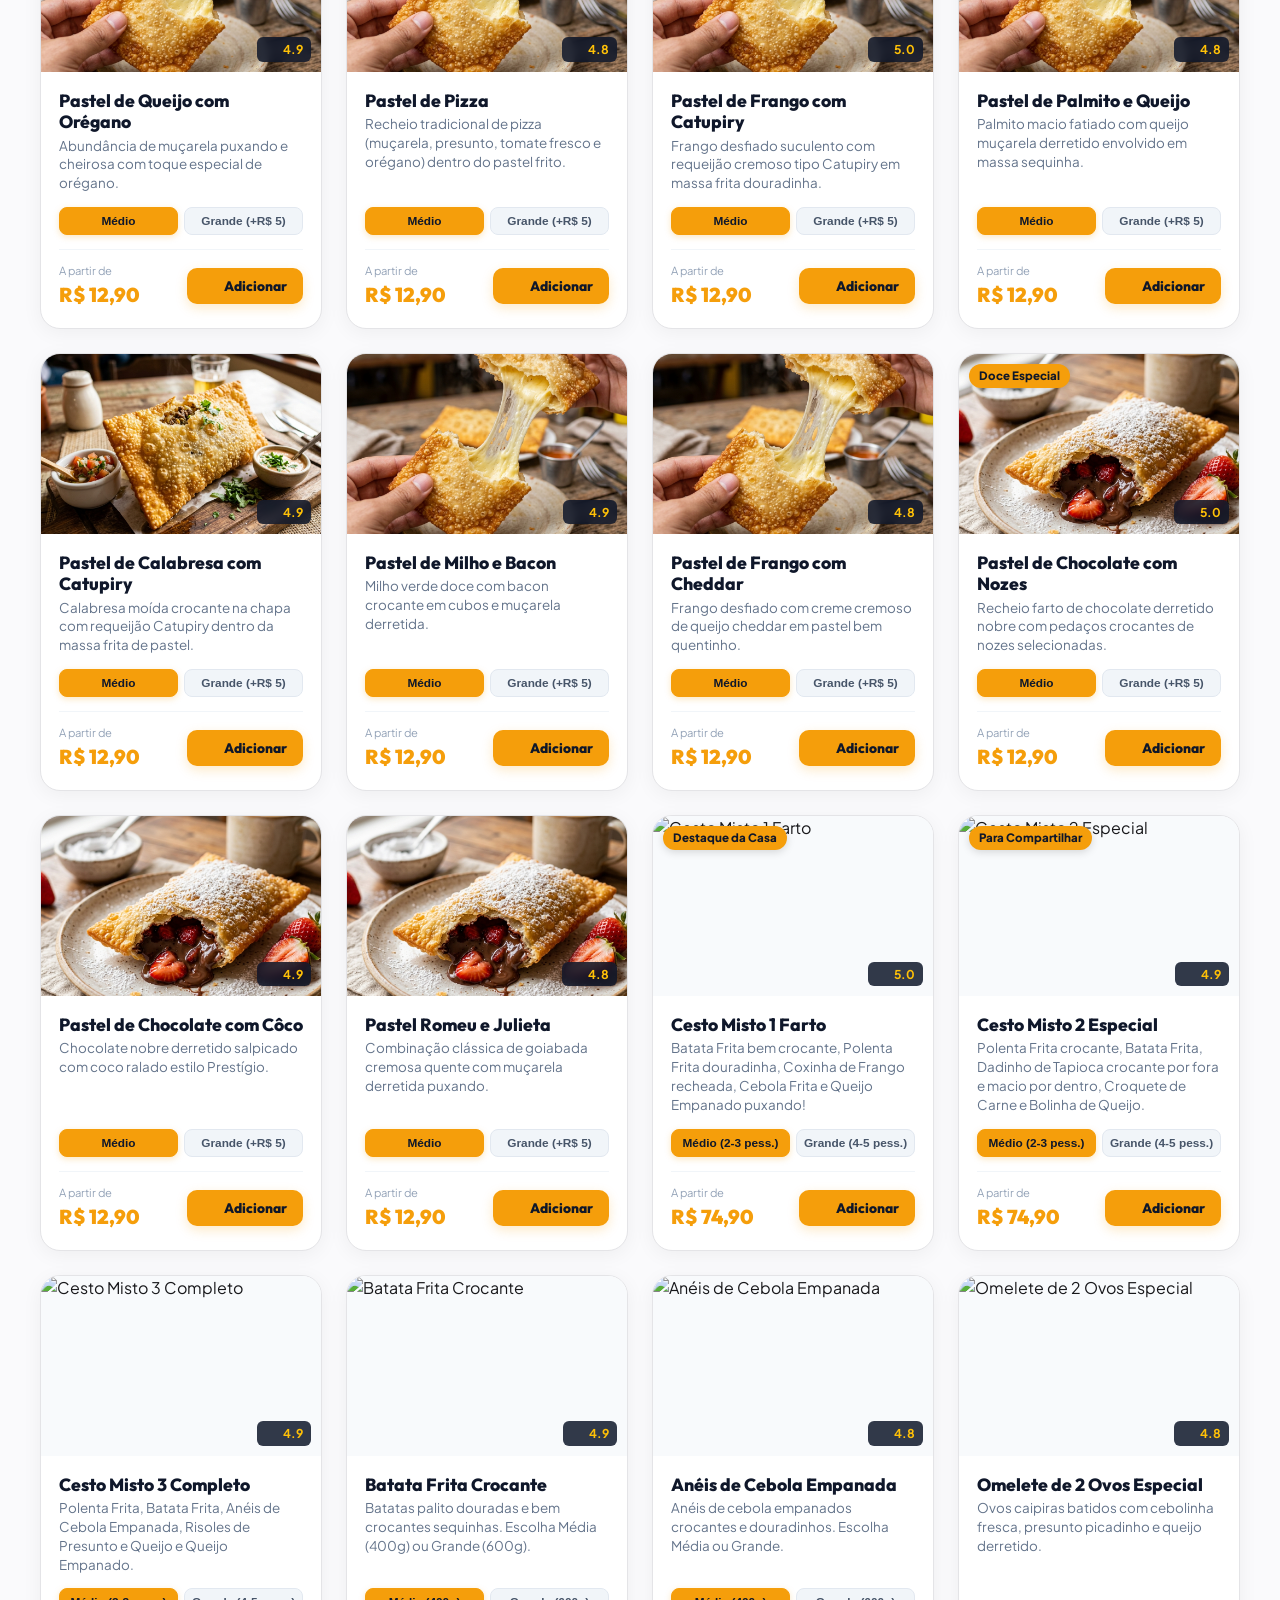
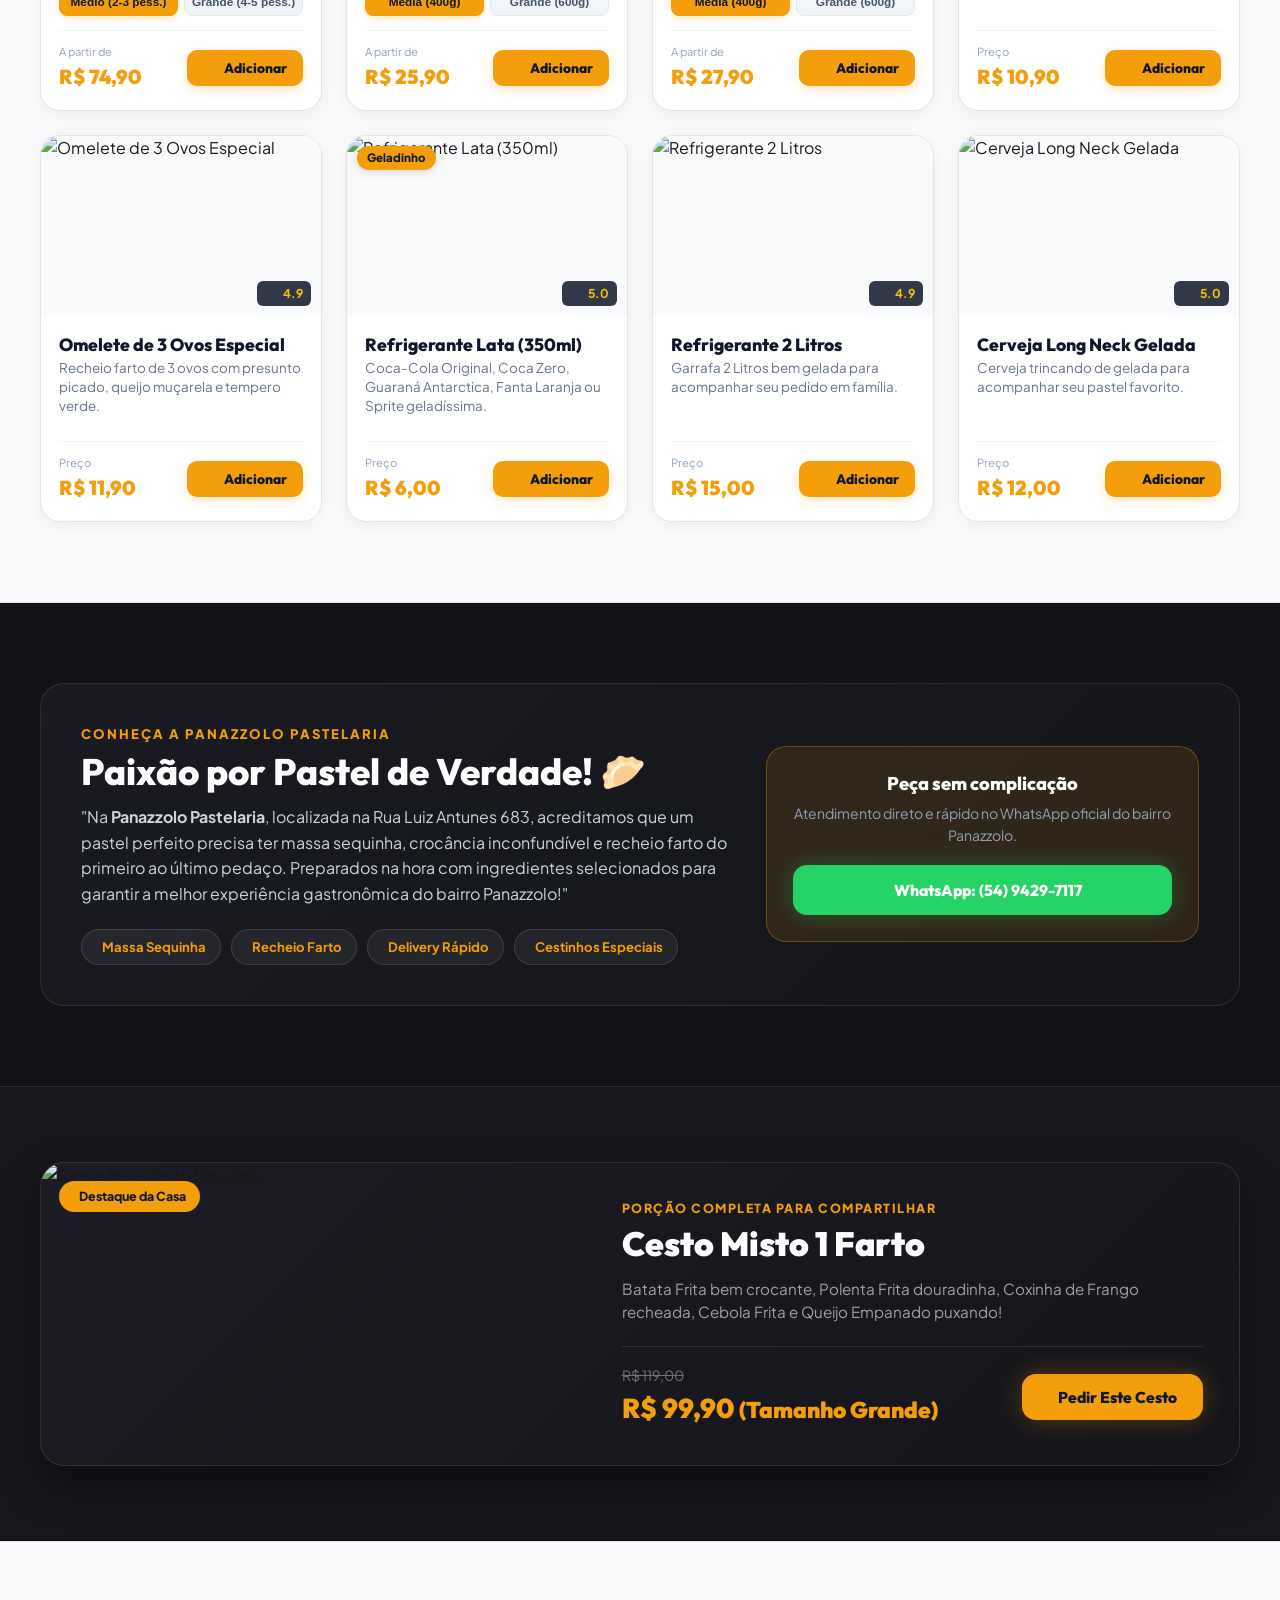
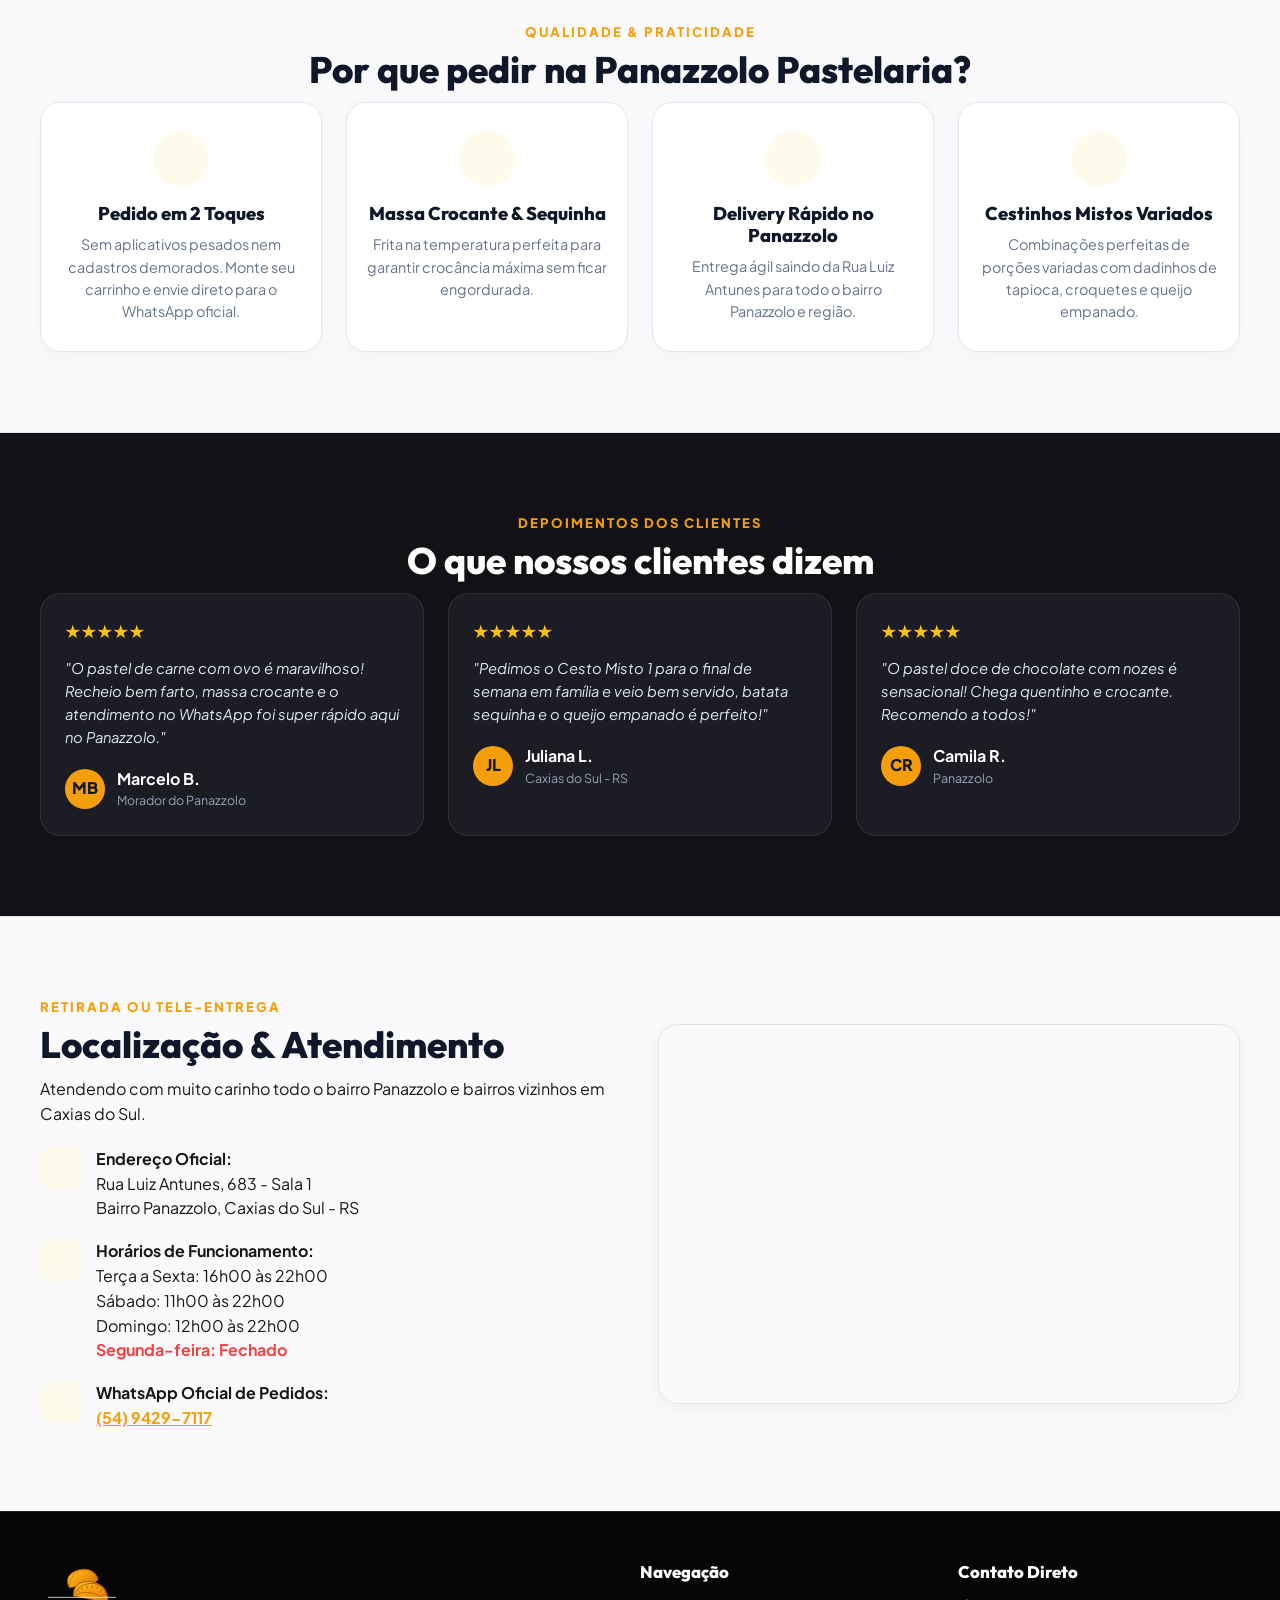
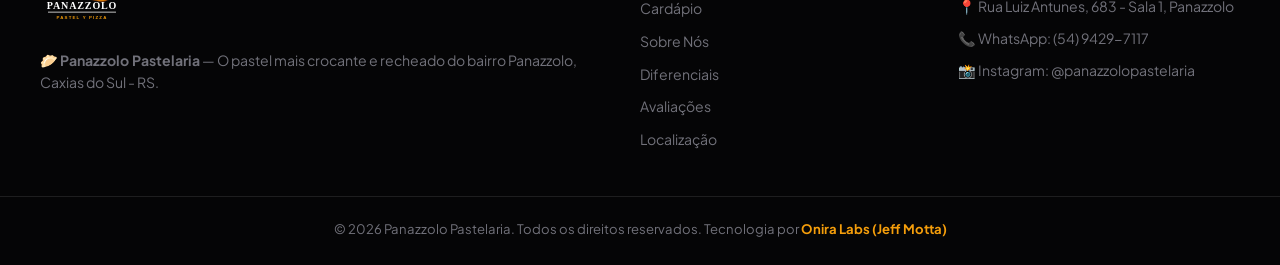
==== commit 05a138f6: "fix: permanently remove floating install popup banner so proposal badge is clean and visible" ====
--- a/index.html
+++ b/index.html
@@ -636,27 +636,12 @@
         <span>Proposta de Parceria</span>
     </a>
 
-    <!-- Floating PWA Install Prompt Banner -->
-    <div id="pwa-install-banner" class="pwa-install-banner">
-        <div class="pwa-install-info">
-            <img src="assets/logo.svg" alt="Logo" class="pwa-install-icon">
-            <div>
-                <strong>Instalar App da Pastelaria</strong>
-                <p>Peça em 1 toque na tela inicial</p>
-            </div>
-        </div>
-        <div class="pwa-install-actions">
-            <button id="btn-pwa-action" class="btn-pwa-action" onclick="window.triggerPWAInstall()">Instalar</button>
-            <button class="btn-pwa-close" onclick="window.dismissPWA()" aria-label="Fechar banner de instalação">&times;</button>
-        </div>
-    </div>
-
     <!-- Floating WhatsApp Customer Service Button -->
     <a href="https://wa.me/555494297117?text=Ol%C3%A1!%20Gostaria%20de%20atendimento%20na%20Panazzolo%20Pastelaria." target="_blank" rel="noopener noreferrer" class="whatsapp-float" aria-label="Falar com atendimento no WhatsApp">
         <i data-lucide="message-circle" aria-hidden="true"></i>
     </a>
 
-    <script src="app.js?v=20260814-v8"></script>
+    <script src="app.js?v=20260814-v9"></script>
     <script>
         // PWA Splash Screen Handler
         window.addEventListener('DOMContentLoaded', () => {
@@ -678,27 +663,14 @@
             });
         }
 
-        // PWA Install Prompt Handler
+        // PWA Install Prompt Handler (Acionado voluntariamente no botão do topo)
         let deferredPrompt = null;
         window.addEventListener('beforeinstallprompt', (e) => {
             e.preventDefault();
             deferredPrompt = e;
         });
 
-        // Show install banner after splash
-        window.addEventListener('load', () => {
-            setTimeout(() => {
-                const banner = document.getElementById('pwa-install-banner');
-                if (banner && !sessionStorage.getItem('pwa_dismissed')) {
-                    banner.classList.add('show');
-                }
-            }, 2600);
-        });
-
         window.triggerPWAInstall = async () => {
-            const banner = document.getElementById('pwa-install-banner');
-            if (banner) banner.classList.remove('show');
-            
             if (deferredPrompt) {
                 deferredPrompt.prompt();
                 const { outcome } = await deferredPrompt.userChoice;
@@ -707,17 +679,15 @@
             } else {
                 const isIOS = /iPad|iPhone|iPod/.test(navigator.userAgent) && !window.MSStream;
                 if (isIOS) {
-                    alert("📲 Para instalar no iPhone:\n\n1. Toque no botão de Compartilhar (ícone com quadrado e seta ⎋)\n2. Role para baixo e selecione 'Adicionar à Tela de Início'");
+                    if (window.showToast) {
+                        window.showToast("📲 No iPhone: toque em Compartilhar ⎋ e 'Adicionar à Tela de Início'");
+                    }
                 } else {
-                    alert("📲 Para instalar no seu celular Android:\n\n1. Toque nos 3 pontinhos (⋮) no topo do navegador Chrome\n2. Selecione 'Instalar aplicativo' ou 'Adicionar à tela inicial'");
+                    if (window.showToast) {
+                        window.showToast("📲 No Android: toque nos 3 pontinhos (⋮) e 'Instalar aplicativo'");
+                    }
                 }
             }
-        };
-
-        window.dismissPWA = () => {
-            const banner = document.getElementById('pwa-install-banner');
-            if (banner) banner.classList.remove('show');
-            sessionStorage.setItem('pwa_dismissed', 'true');
         };
 
         lucide.createIcons();
--- a/style.css
+++ b/style.css
@@ -140,7 +140,8 @@
     display: flex;
     justify-content: space-between;
     align-items: center;
-    gap: 12px;
+    gap: 8px;
+    width: 100%;
 }
 
 .logo {
@@ -149,10 +150,11 @@
     gap: 10px;
     text-decoration: none;
     color: #FFFFFF;
+    flex-shrink: 0;
 }
 
 .brand-logo-img {
-    height: 40px;
+    height: clamp(32px, 4vw, 40px);
     width: auto;
     object-fit: contain;
     transition: transform 0.25s ease;
@@ -172,7 +174,7 @@
 .header-actions {
     display: flex;
     align-items: center;
-    gap: 8px;
+    gap: clamp(4px, 1.5vw, 8px);
     flex-shrink: 0;
 }
 
@@ -192,6 +194,7 @@
     transition: all 0.2s ease;
     white-space: nowrap;
     line-height: 1;
+    flex-shrink: 0;
 }
 
 .btn-install-header i {
@@ -220,6 +223,7 @@
     user-select: none;
     white-space: nowrap;
     line-height: 1;
+    flex-shrink: 0;
 }
 
 .status-dot {
@@ -298,6 +302,7 @@
     box-shadow: var(--shadow-glow);
     white-space: nowrap;
     line-height: 1;
+    flex-shrink: 0;
 }
 
 .cart-toggle-btn:hover {
@@ -472,6 +477,7 @@
     justify-content: center;
     gap: 8px;
     flex-wrap: wrap;
+    padding: 4px 0;
 }
 
 .filter-btn {
@@ -490,6 +496,7 @@
     transition: all 0.2s ease;
     white-space: nowrap;
     user-select: none;
+    flex-shrink: 0;
 }
 
 .filter-btn:hover {
@@ -1008,7 +1015,7 @@
     top: 0;
     right: -520px;
     width: 100%;
-    max-width: 480px;
+    max-width: 440px;
     height: 100vh;
     background: #0B0B0C;
     border-left: 1px solid rgba(255, 255, 255, 0.12);
@@ -1028,21 +1035,23 @@
     display: flex;
     justify-content: space-between;
     align-items: center;
-    padding: 18px 20px;
+    padding: 16px 20px;
     border-bottom: 1px solid rgba(255, 255, 255, 0.12);
     background: #0B0B0C;
     flex-shrink: 0;
     z-index: 10;
+    gap: 10px;
 }
 
 .cart-header-title {
     color: #FFFFFF !important;
-    font-size: 1.1rem;
+    font-size: 1.05rem;
     font-weight: 800;
     display: flex;
     align-items: center;
     gap: 8px;
     font-family: var(--font-heading);
+    white-space: nowrap;
 }
 
 .cart-header-title i {
@@ -1056,18 +1065,20 @@
     display: inline-flex;
     align-items: center;
     gap: 6px;
-    padding: 8px 14px;
+    padding: 7px 13px;
     background: rgba(245, 158, 11, 0.15) !important;
     border: 1px solid #F59E0B !important;
     border-radius: 9999px;
     color: #F59E0B !important;
-    font-size: 0.82rem;
+    font-size: 0.8rem;
     font-weight: 800;
     font-family: var(--font-heading);
     cursor: pointer;
     transition: all 0.2s ease;
     text-decoration: none;
     user-select: none;
+    white-space: nowrap;
+    flex-shrink: 0;
 }
 
 .btn-continue-shopping:hover {
@@ -1271,12 +1282,26 @@
     color: #FFFFFF;
     font-family: var(--font-body);
     font-size: 0.85rem;
+    transition: border-color 0.2s ease, box-shadow 0.2s ease;
 }
 
 .input-dark:focus {
     outline: none;
     border-color: #F59E0B;
     box-shadow: 0 0 8px rgba(245, 158, 11, 0.3);
+}
+
+/* Input Error Highlight Shake */
+.input-dark.input-error {
+    border-color: #EF4444 !important;
+    box-shadow: 0 0 14px rgba(239, 68, 68, 0.6) !important;
+    animation: inputShake 0.4s ease-in-out;
+}
+
+@keyframes inputShake {
+    0%, 100% { transform: translateX(0); }
+    20%, 60% { transform: translateX(-6px); }
+    40%, 80% { transform: translateX(6px); }
 }
 
 /* Pix Lock Info Box with Dynamic QR Code */
@@ -1402,15 +1427,15 @@
 }
 
 /* ==========================================================================
-   MODAL DE CONFIRMACAO DE LIMPAR PEDIDO (Estilo Print 2)
+   MODAL DE CONFIRMACAO DE LIMPAR PEDIDO (Cores e Estilo da Home Panazzolo)
    ========================================================================== */
 
 .confirm-overlay {
     position: fixed;
     inset: 0;
     z-index: 4000;
-    background: rgba(15, 23, 42, 0.65);
-    backdrop-filter: blur(4px);
+    background: rgba(5, 5, 8, 0.78);
+    backdrop-filter: blur(8px);
     display: flex;
     align-items: center;
     justify-content: center;
@@ -1428,31 +1453,34 @@
 }
 
 .confirm-box {
-    background: #FFFFFF;
-    border-radius: 20px;
-    box-shadow: 0 24px 60px rgba(0, 0, 0, 0.35);
-    padding: 30px 24px 24px;
-    max-width: 380px;
+    background: linear-gradient(145deg, #18181D 0%, #111115 100%);
+    border: 1px solid rgba(255, 255, 255, 0.14);
+    border-radius: 24px;
+    box-shadow: 0 24px 60px rgba(0, 0, 0, 0.8), 0 0 35px rgba(245, 158, 11, 0.15);
+    padding: 32px 26px 26px;
+    max-width: 390px;
     width: 100%;
     text-align: center;
     animation: popInModal 0.25s cubic-bezier(0.34, 1.56, 0.64, 1);
 }
 
 @keyframes popInModal {
-    from { transform: scale(0.9) translateY(10px); opacity: 0; }
+    from { transform: scale(0.92) translateY(12px); opacity: 0; }
     to { transform: scale(1) translateY(0); opacity: 1; }
 }
 
 .confirm-icon {
-    width: 52px;
-    height: 52px;
+    width: 54px;
+    height: 54px;
     margin: 0 auto 16px auto;
     border-radius: 50%;
-    background: #FEE2E2;
-    color: #EF4444;
+    background: rgba(239, 68, 68, 0.14);
+    border: 1px solid rgba(239, 68, 68, 0.35);
+    color: #F87171;
     display: flex;
     align-items: center;
     justify-content: center;
+    box-shadow: 0 0 20px rgba(239, 68, 68, 0.2);
 }
 
 .confirm-icon i {
@@ -1462,26 +1490,28 @@
 
 .confirm-title {
     font-family: var(--font-heading);
-    font-size: 1.3rem;
-    font-weight: 800;
-    color: #0F172A;
-    margin-bottom: 8px;
+    font-size: 1.35rem;
+    font-weight: 900;
+    color: #FFFFFF;
+    margin-bottom: 10px;
+    letter-spacing: -0.3px;
 }
 
 .confirm-text {
     font-size: 0.95rem;
-    color: #334155;
-    line-height: 1.5;
+    color: #D4D4D8;
+    line-height: 1.55;
 }
 
 .confirm-text strong {
-    color: #0F172A;
+    color: var(--primary);
+    font-weight: 800;
 }
 
 .confirm-warning {
-    font-size: 0.82rem;
-    color: #64748B;
-    margin-top: 6px;
+    font-size: 0.8rem;
+    color: #71717A;
+    margin-top: 8px;
 }
 
 .confirm-actions {
@@ -1493,7 +1523,7 @@
 .confirm-btn {
     flex: 1;
     padding: 12px 14px;
-    border-radius: 10px;
+    border-radius: 12px;
     font-family: var(--font-heading);
     font-weight: 800;
     font-size: 0.88rem;
@@ -1504,59 +1534,62 @@
     user-select: none;
 }
 
-/* Manter o pedido - Botao Solido Escuro (Navy/Primary) */
+/* Manter o pedido - Botao Solido Ambar Panazzolo */
 .confirm-cancel {
-    background: #0F2D48;
-    border: 1.5px solid #0F2D48;
-    color: #FFFFFF;
+    background: var(--primary);
+    color: #0F172A;
+    box-shadow: 0 4px 14px rgba(245, 158, 11, 0.35);
 }
 
 .confirm-cancel:hover {
-    background: #0B2135;
-    border-color: #0B2135;
-    transform: translateY(-1px);
-}
-
-/* Sim, limpar tudo - Botao Outline com texto Vermelho */
+    background: var(--primary-hover);
+    color: #000000;
+    transform: translateY(-2px);
+    box-shadow: 0 6px 20px rgba(245, 158, 11, 0.5);
+}
+
+/* Sim, limpar tudo - Botao Dark com Borda Vermelha */
 .confirm-ok {
-    background: transparent;
-    border: 1.5px solid #EF4444;
-    color: #DC2626;
+    background: rgba(239, 68, 68, 0.12);
+    border: 1px solid rgba(239, 68, 68, 0.4);
+    color: #F87171;
 }
 
 .confirm-ok:hover {
-    background: #DC2626;
-    border-color: #DC2626;
-    color: #FFFFFF;
-    transform: translateY(-1px);
+    background: #EF4444;
+    border-color: #EF4444;
+    color: #FFFFFF;
+    transform: translateY(-2px);
+    box-shadow: 0 4px 16px rgba(239, 68, 68, 0.35);
 }
 
 @media (max-width: 420px) {
     .confirm-actions {
         flex-direction: column-reverse;
-        gap: 8px;
-    }
-}
-
-/* Toast Notifications */
+        gap: 10px;
+    }
+}
+
+/* Toast Notifications (Z-INDEX 5000: Displays in front of open drawer & modal) */
 .toast-box {
     position: fixed;
     bottom: 24px;
     left: 50%;
     transform: translateX(-50%) translateY(20px);
-    background: #0F172A;
-    color: #FFFFFF;
-    border: 1px solid #F59E0B;
-    padding: 12px 20px;
-    border-radius: 30px;
-    font-size: 0.86rem;
+    background: #111115;
+    color: #FFFFFF;
+    border: 1.5px solid var(--primary);
+    padding: 12px 22px;
+    border-radius: 14px;
+    font-size: 0.88rem;
     font-weight: 700;
-    box-shadow: 0 10px 25px rgba(0, 0, 0, 0.3);
+    box-shadow: 0 16px 40px rgba(0, 0, 0, 0.7), 0 0 25px rgba(245, 158, 11, 0.25);
     opacity: 0;
     pointer-events: none;
-    z-index: 3000;
-    transition: all 0.3s ease;
-    max-width: calc(100vw - 32px);
+    z-index: 5000;
+    transition: all 0.3s cubic-bezier(0.16, 1, 0.3, 1);
+    max-width: min(92vw, 480px);
+    width: max-content;
     white-space: normal;
     text-align: center;
     word-break: break-word;
@@ -1566,6 +1599,17 @@
     opacity: 1;
     pointer-events: auto;
     transform: translateX(-50%) translateY(0);
+}
+
+.toast-box.toast-error {
+    border-color: #EF4444 !important;
+    background: #1C1214 !important;
+    color: #FEE2E2 !important;
+    box-shadow: 0 16px 40px rgba(0, 0, 0, 0.85), 0 0 25px rgba(239, 68, 68, 0.4) !important;
+}
+
+.toast-box.toast-error strong {
+    color: #F87171 !important;
 }
 
 /* Floating Proposal Badge Button */
@@ -1735,8 +1779,27 @@
 }
 
 /* ==========================================================================
-   MOBILE APP EXPERIENCE & RESPONSIVENESS (< 768px)
+   RESPONSIVE LAYOUT & BREAKPOINT GUARDS
    ========================================================================== */
+
+@media (max-width: 992px) {
+    .header-container {
+        padding: 0 16px;
+    }
+
+    .category-filters {
+        justify-content: flex-start;
+        overflow-x: auto;
+        flex-wrap: nowrap;
+        padding: 4px 16px;
+        -webkit-overflow-scrolling: touch;
+        scrollbar-width: none;
+    }
+
+    .category-filters::-webkit-scrollbar {
+        display: none;
+    }
+}
 
 @media (max-width: 768px) {
     /* 1. Remove Top Announcement Bar on Mobile */
@@ -1744,11 +1807,6 @@
         display: none !important;
     }
 
-    /* 2. Hide Desktop Web Nav Links on Mobile */
-    .nav-links {
-        display: none !important;
-    }
-
     .desktop-only {
         display: none !important;
     }
@@ -1757,9 +1815,9 @@
         display: none !important;
     }
 
-    /* 3. Sleek Mobile App Header */
+    /* 2. Sleek Mobile App Header */
     .header {
-        padding: 8px 16px;
+        padding: 8px 12px;
         background: #0B0B0C;
     }
 
@@ -1767,51 +1825,40 @@
         display: flex;
         justify-content: space-between;
         align-items: center;
+        gap: 6px;
     }
 
     .brand-logo-img {
-        height: 38px;
+        height: 36px;
     }
 
     .status-badge {
-        padding: 4px 10px;
+        padding: 4px 8px;
         font-size: 0.72rem;
     }
 
-    .status-text {
-        display: none;
-    }
-
-    .status-badge.open::after {
-        content: "Aberto";
-    }
-
-    .status-badge.closed::after {
-        content: "Fechado";
-    }
-
     .cart-clear-btn {
-        width: 34px;
-        height: 34px;
+        width: 32px;
+        height: 32px;
         border-radius: 8px;
     }
 
     .cart-clear-btn i {
-        width: 15px;
-        height: 15px;
+        width: 14px;
+        height: 14px;
     }
 
     .cart-toggle-btn {
-        padding: 7px 12px;
-        font-size: 0.8rem;
-        gap: 6px;
+        padding: 6px 11px;
+        font-size: 0.78rem;
+        gap: 5px;
     }
 
     .cart-total-header {
         display: none;
     }
 
-    /* 4. Menu Section & App Swipeable Category Carousel */
+    /* 3. Menu Section & App Swipeable Category Carousel */
     .menu-section {
         padding-top: 14px !important;
         padding-bottom: 80px !important;
@@ -1838,7 +1885,7 @@
 
     .category-filters-container {
         position: sticky;
-        top: 54px;
+        top: 50px;
         z-index: 900;
         background: #FAFAFC;
         padding: 8px 0;
@@ -1855,6 +1902,7 @@
         gap: 6px;
         padding: 0 16px;
         width: 100%;
+        justify-content: flex-start !important;
     }
 
     .category-filters::-webkit-scrollbar {
@@ -1881,7 +1929,7 @@
         height: 160px;
     }
 
-    /* 5. Mobile Floating Buttons (No Overlaps) */
+    /* 4. Mobile Floating Buttons (No Overlaps) */
     .whatsapp-float {
         bottom: 16px;
         left: 16px;
@@ -1903,7 +1951,7 @@
         z-index: 1500;
     }
 
-    /* 6. Layout Stacking */
+    /* 5. Layout Stacking */
     .about-grid, .contact-grid, .special-offer-card, .footer-container {
         grid-template-columns: 1fr;
     }
@@ -1925,13 +1973,19 @@
         font-size: 1.5rem;
     }
 
+    /* Full Width Cart Drawer on Mobile Screens */
     .cart-drawer {
+        width: 100%;
         max-width: 100%;
     }
 }
 
 @media (max-width: 480px) {
     .header-actions {
-        gap: 6px;
-    }
-}
+        gap: 4px;
+    }
+
+    .header-container {
+        padding: 0 8px;
+    }
+}
